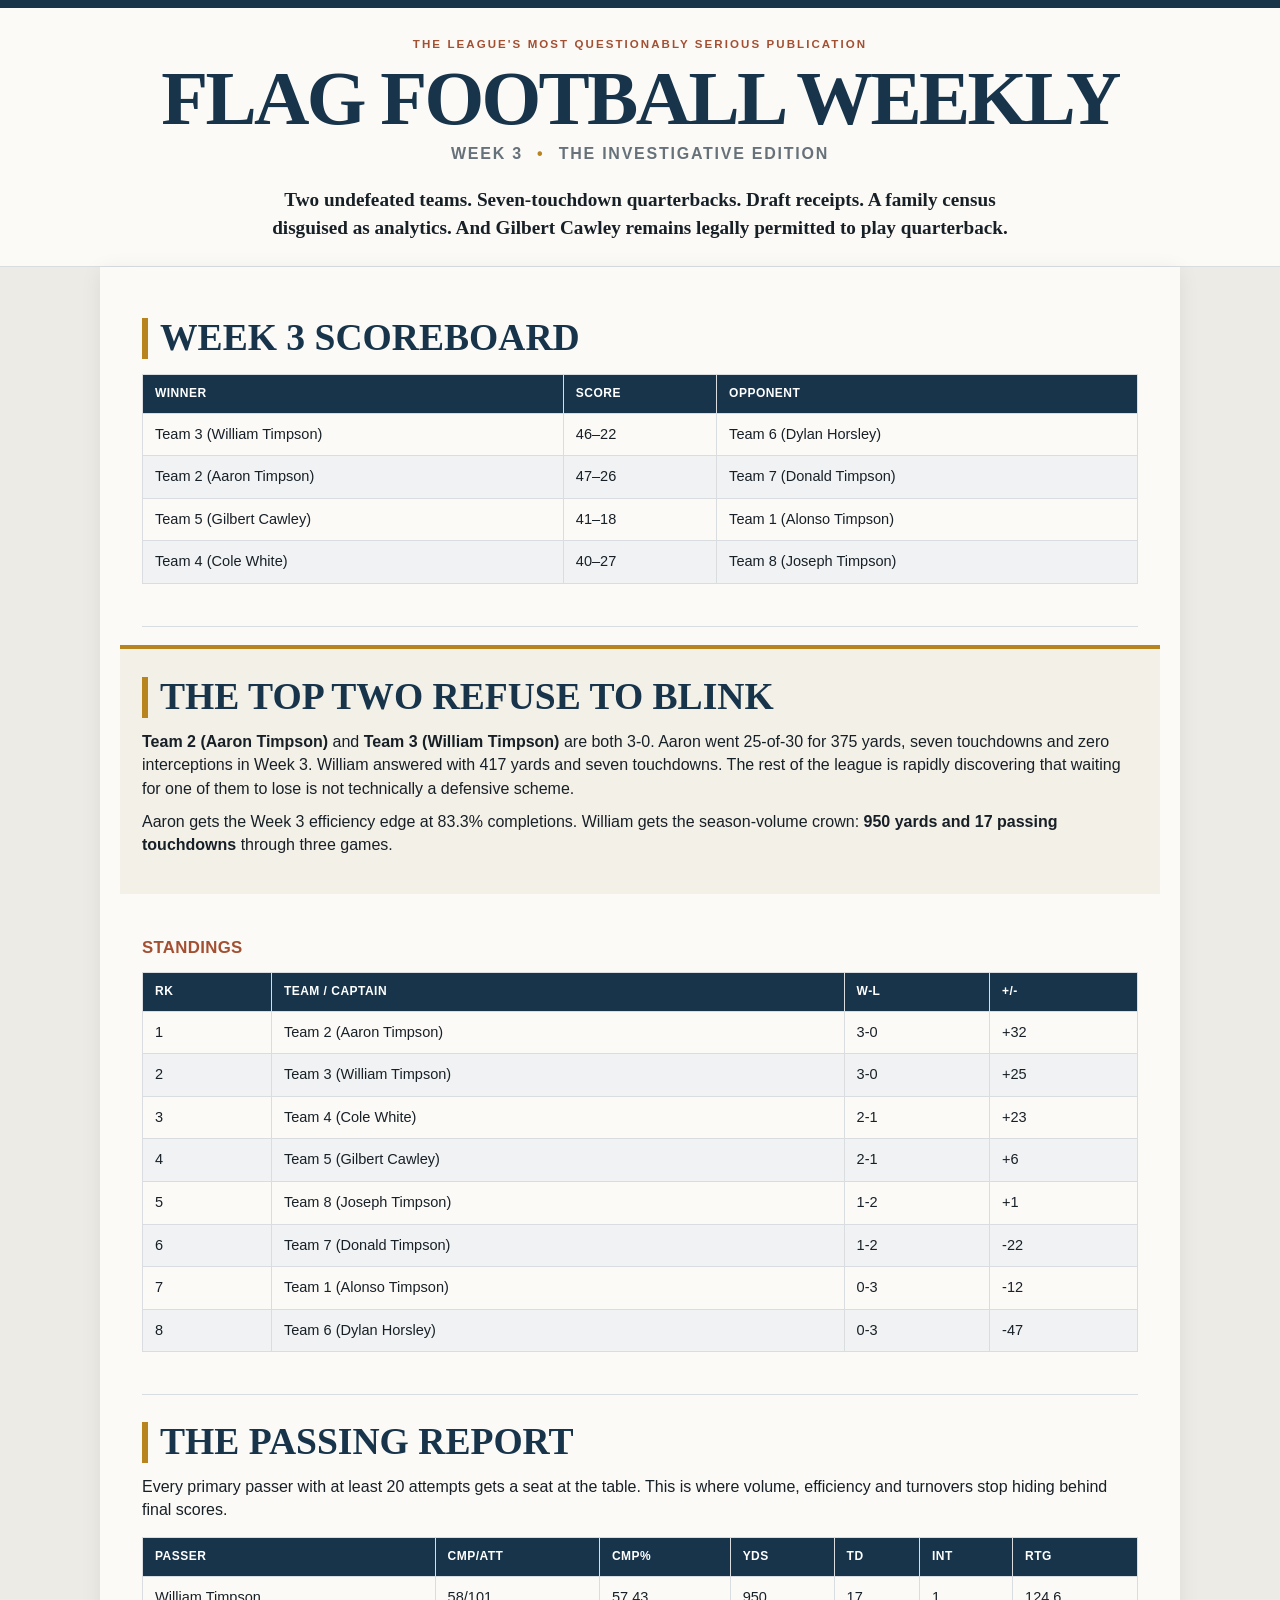
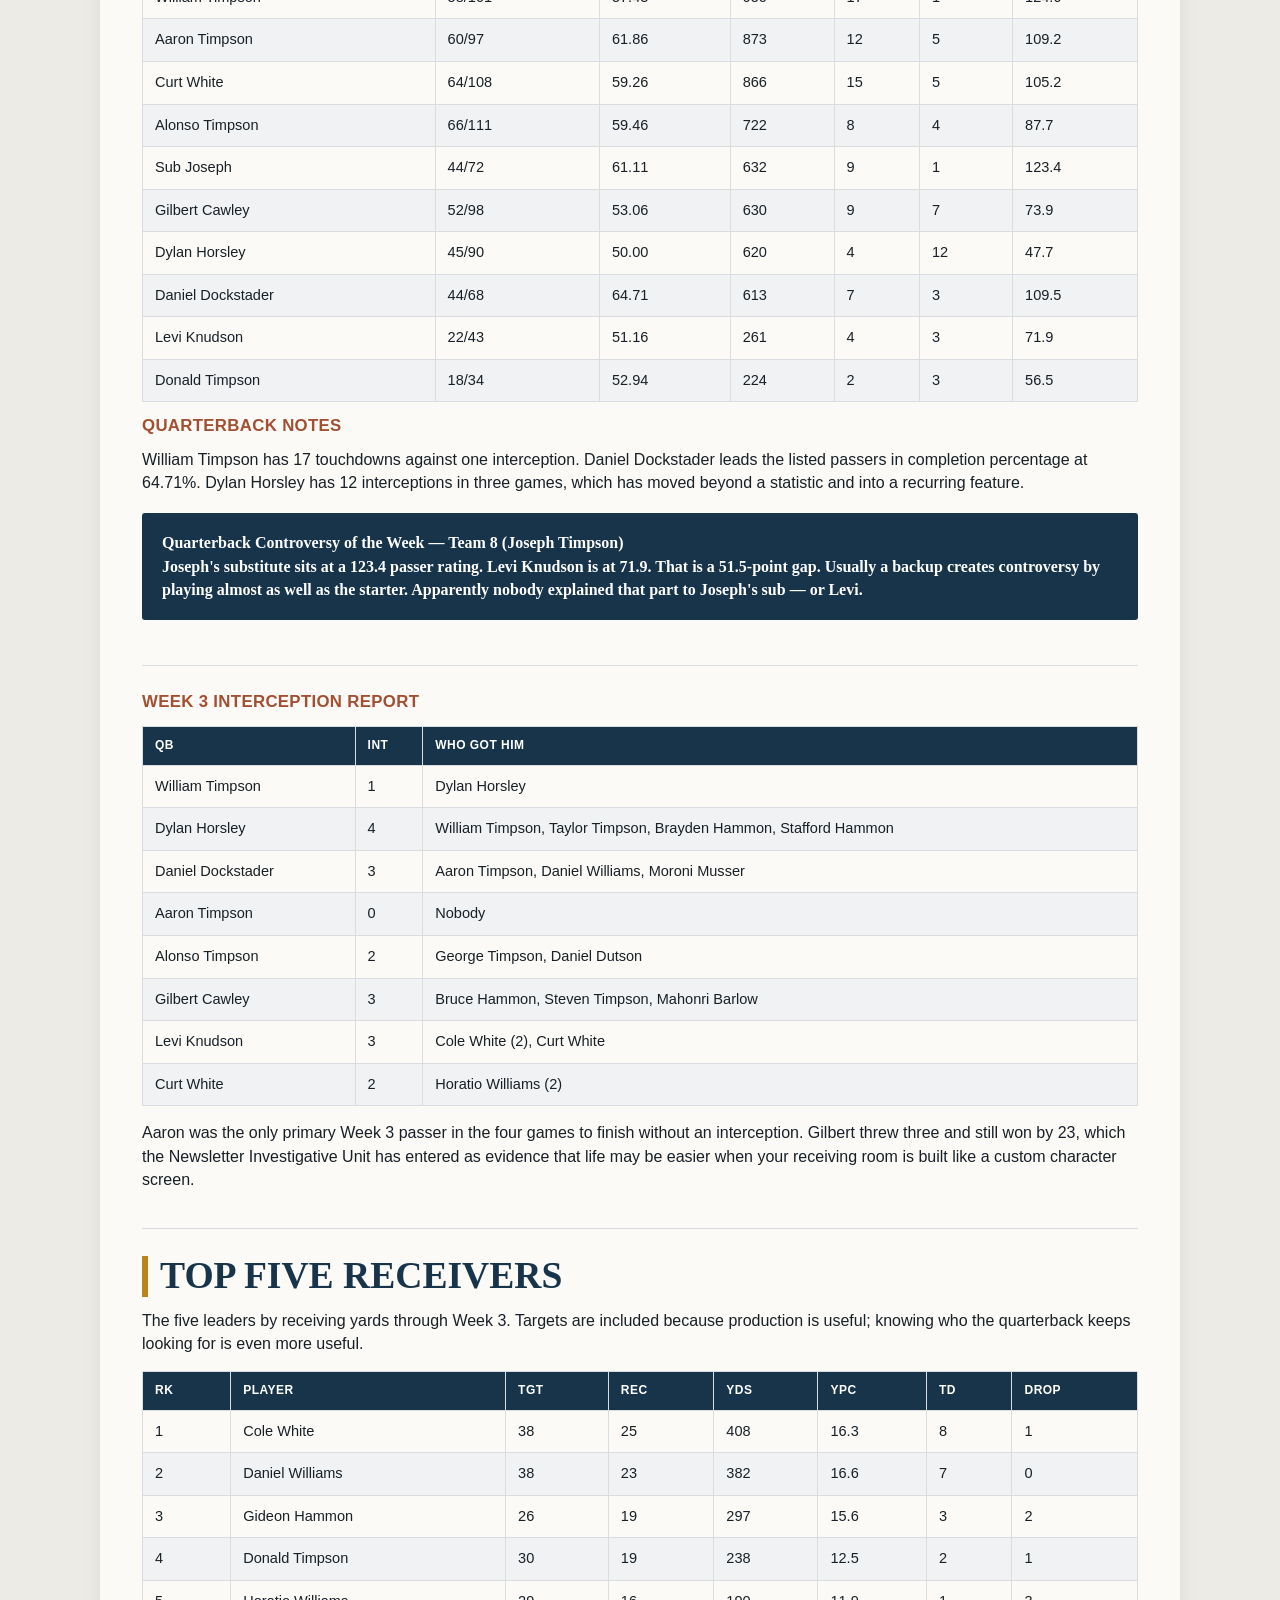
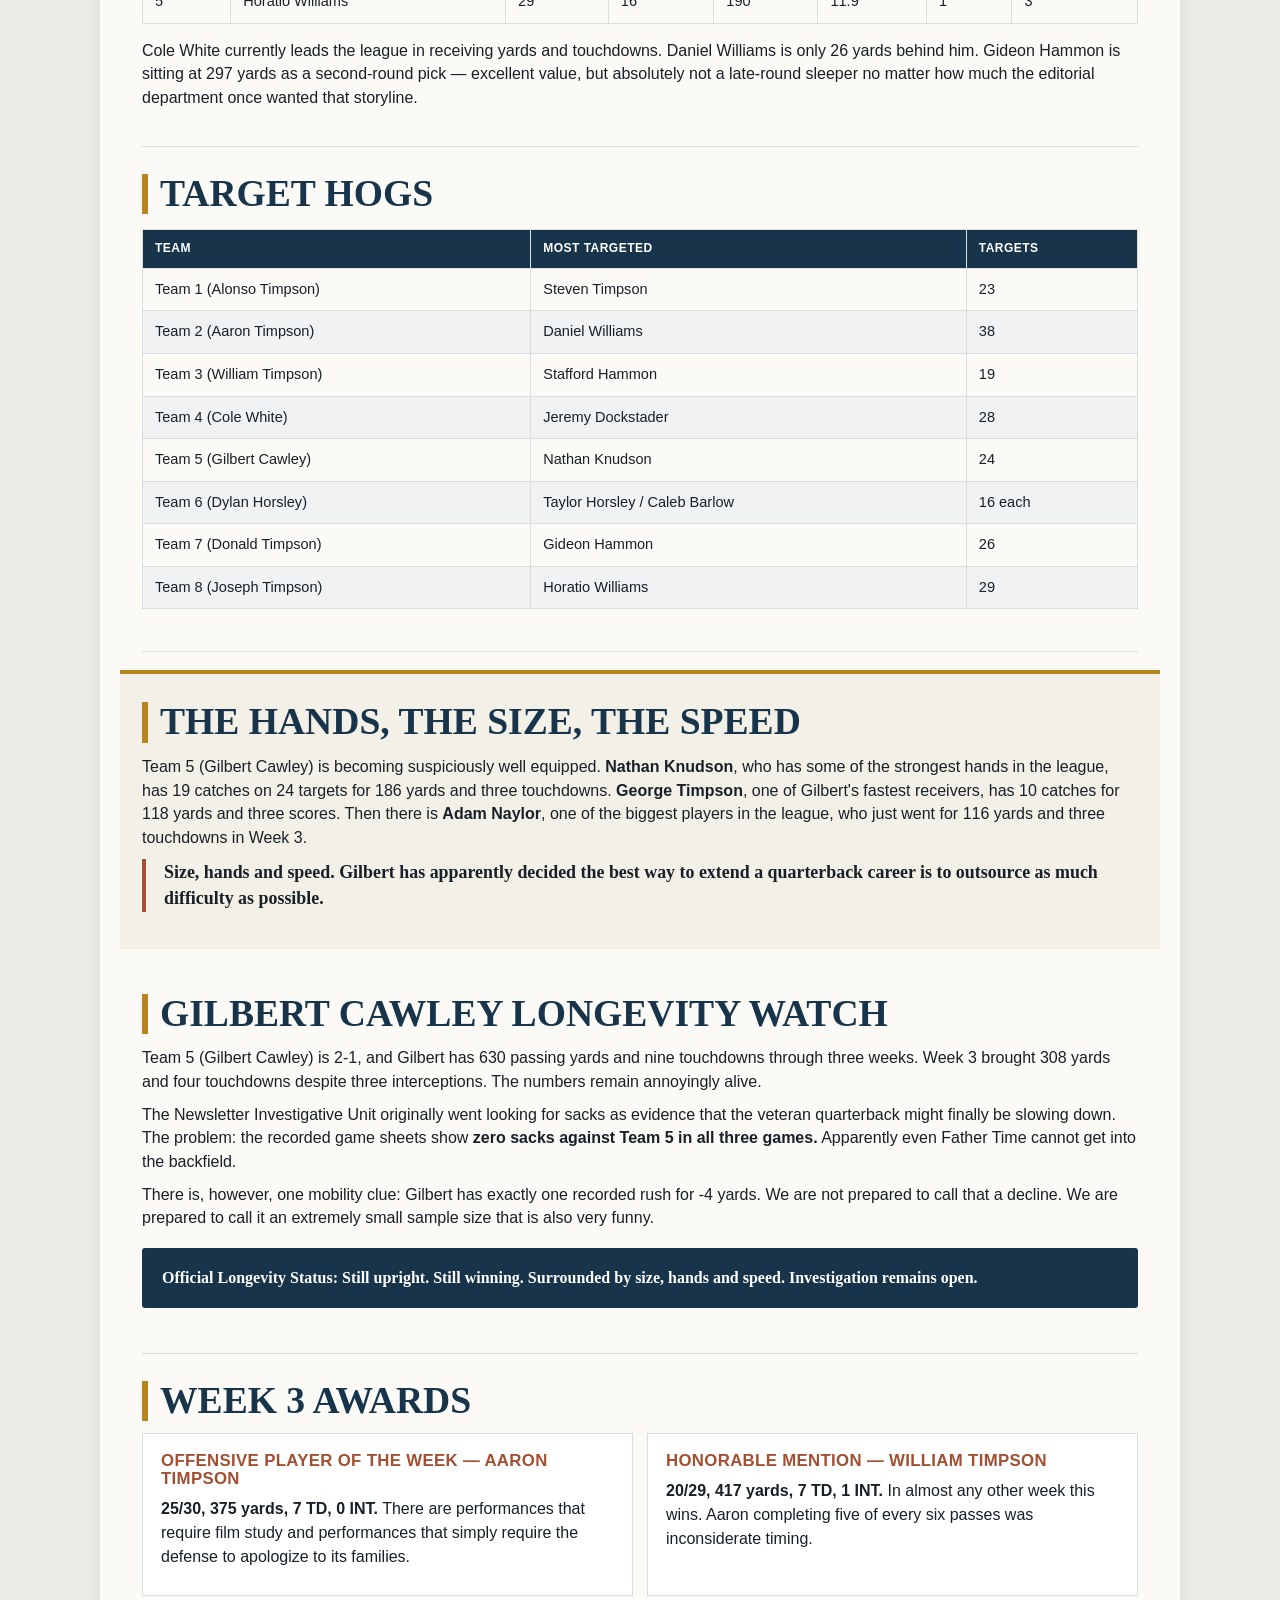
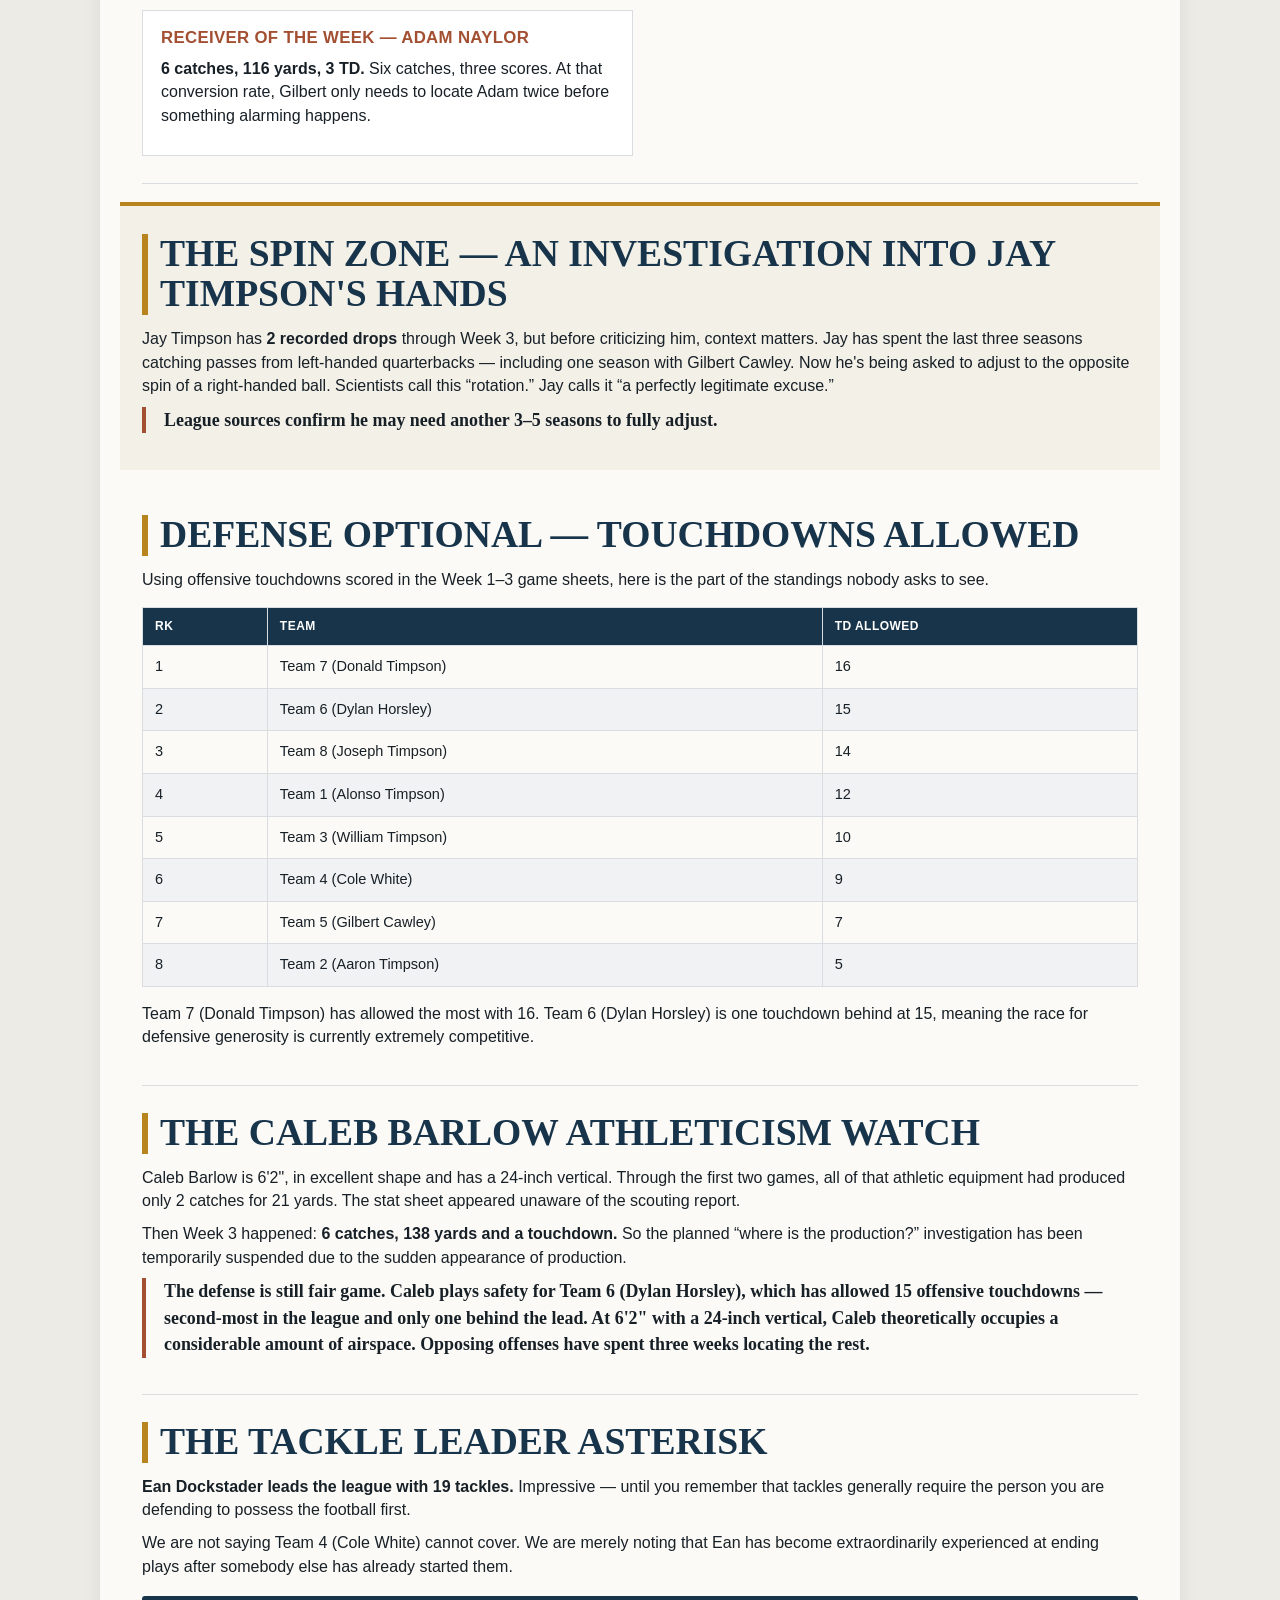
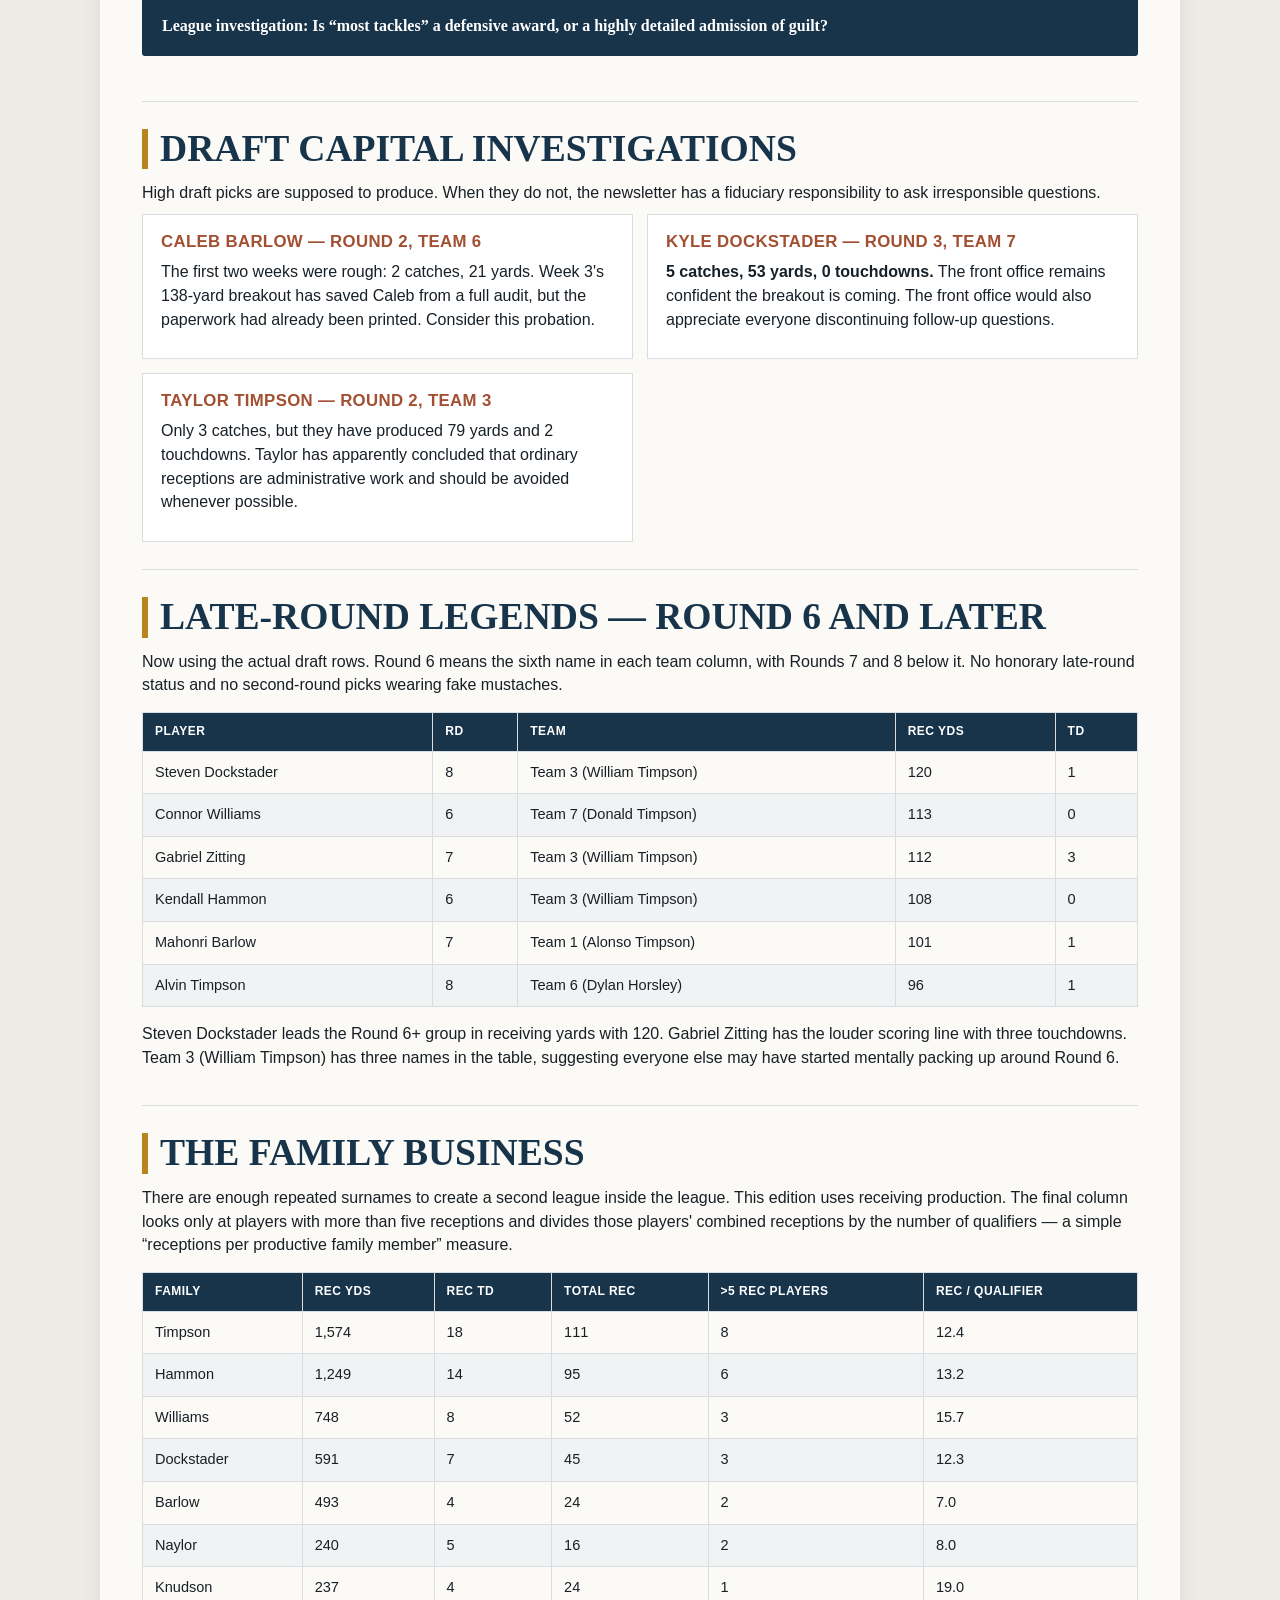
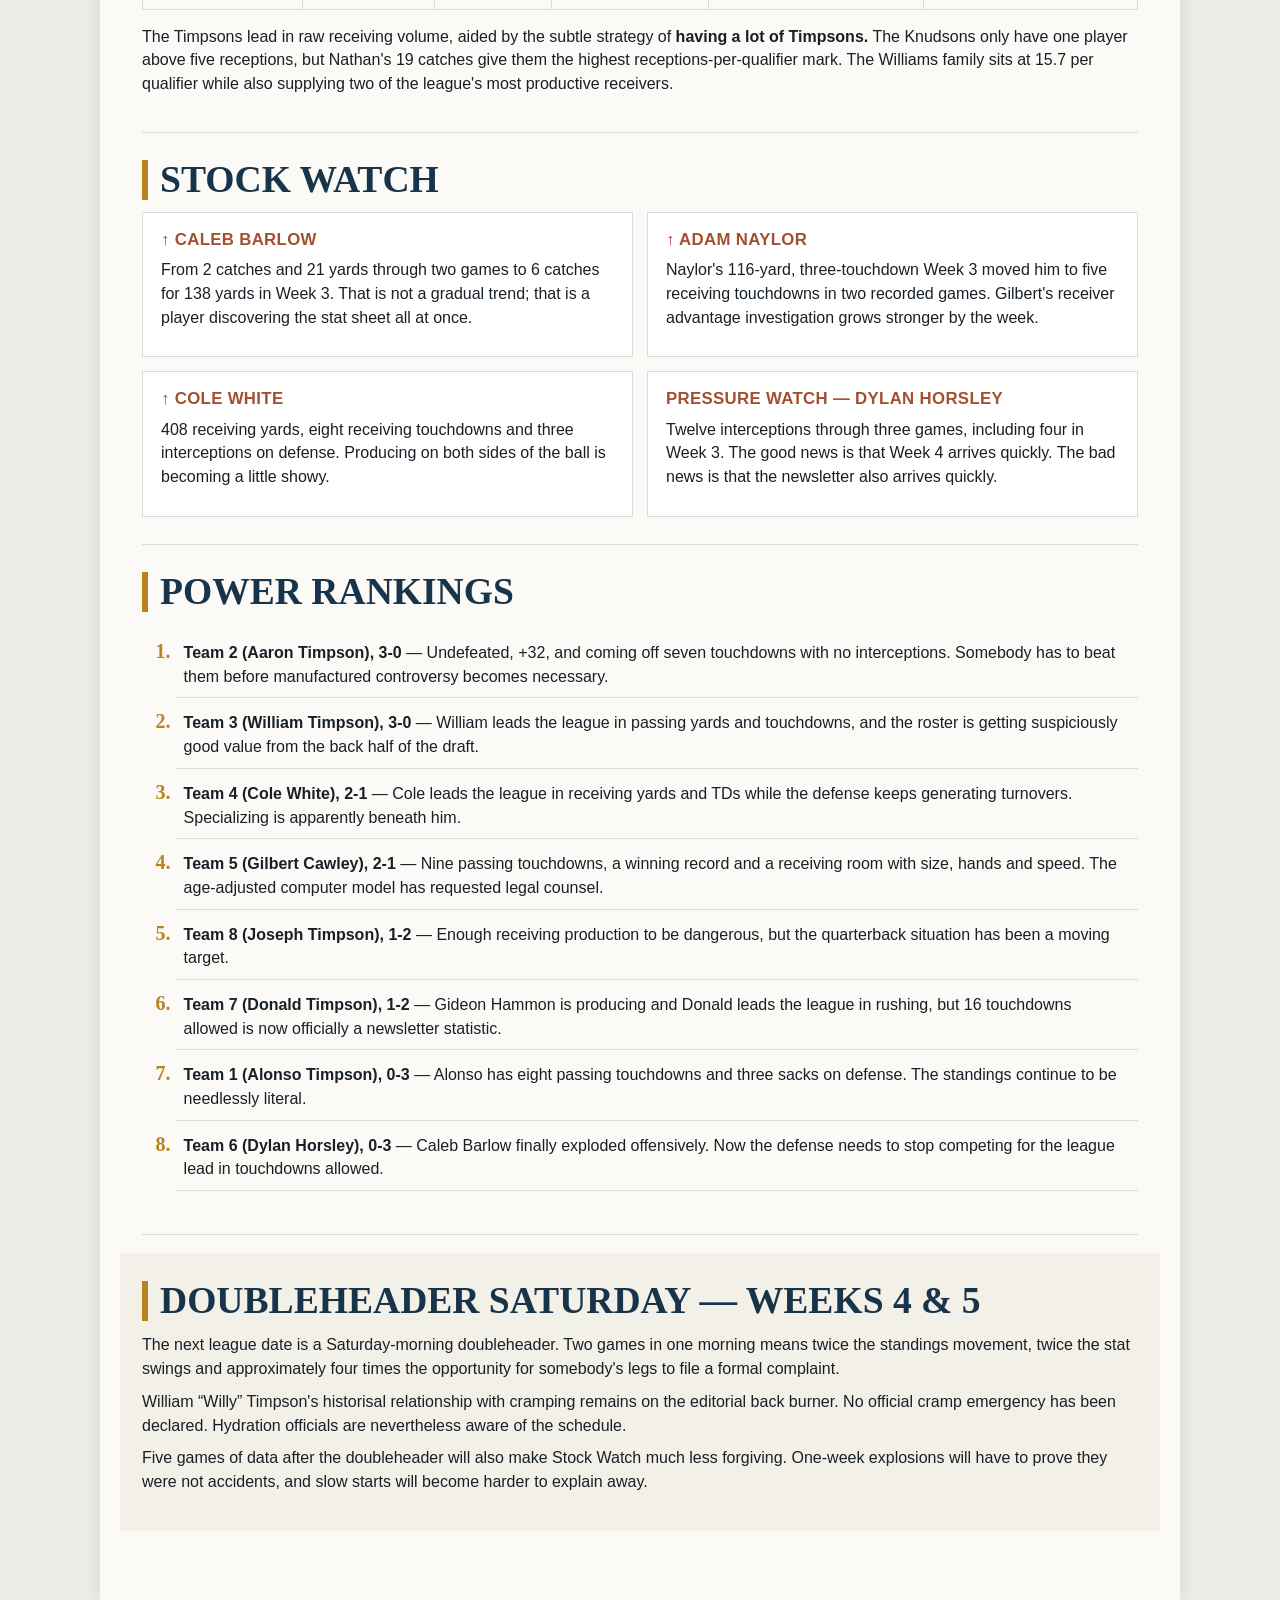
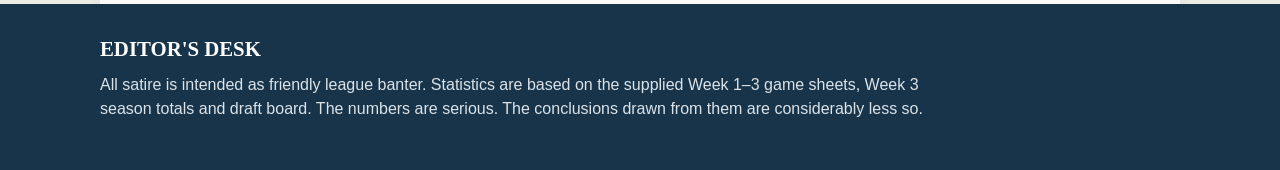
==== index.html @ 6d4ab106 "Add  new version" ====
<!doctype html>
<html lang="en">
<head>
<meta charset="utf-8">
<meta name="viewport" content="width=device-width, initial-scale=1">
<title>Flag Football Weekly — Week 3</title>
<style>
*{box-sizing:border-box} :root{--navy:#17344b;--gold:#b8841e;--rust:#a34f32;--ink:#182027;--paper:#fbfaf6;--line:#d9dde0;--muted:#66717a}
body{margin:0;background:#ecebe6;color:var(--ink);font-family:Arial,Helvetica,sans-serif;line-height:1.48}
.wrap{width:min(1080px,calc(100% - 32px));margin:auto}.masthead{background:var(--paper);border-top:8px solid var(--navy);border-bottom:1px solid var(--line);padding:28px 0 24px;text-align:center}
.kicker{font-size:.72rem;letter-spacing:.18em;color:var(--rust);font-weight:800}.masthead h1{font-family:Georgia,serif;color:var(--navy);font-size:clamp(2.2rem,7vw,4.8rem);line-height:.95;margin:10px 0 6px;letter-spacing:-.035em}
.edition{font-weight:800;letter-spacing:.11em;color:var(--muted)}.edition span{color:var(--gold);padding:0 8px}.deck{max-width:780px;margin:20px auto 0;font-family:Georgia,serif;font-size:1.2rem;font-weight:700}
main{background:var(--paper);padding:24px 42px 55px;box-shadow:0 3px 20px #00000012}section{padding:27px 0;border-bottom:1px solid var(--line)}section:last-child{border:0}
h2,h3{margin:0 0 12px;text-transform:uppercase;line-height:1.08}h2{font-family:Georgia,serif;color:var(--navy);font-size:clamp(1.65rem,4vw,2.35rem);border-left:6px solid var(--gold);padding-left:12px}h3{color:var(--rust);font-size:1.05rem;letter-spacing:.02em}p{margin:9px 0}
.table-wrap{overflow-x:auto;margin:15px 0}table{border-collapse:collapse;width:100%;min-width:600px;font-size:.91rem}th{background:var(--navy);color:white;text-transform:uppercase;font-size:.75rem;letter-spacing:.04em;text-align:left}th,td{padding:10px 12px;border:1px solid var(--line)}tbody tr:nth-child(even){background:#f0f2f3}td:nth-child(n+3){font-variant-numeric:tabular-nums}
.feature{background:#f3f0e8;margin:18px -22px;padding:28px 22px;border-top:4px solid var(--gold);border-bottom:0}.pull,.callout{font-family:Georgia,serif;font-weight:700}.pull{font-size:1.12rem;padding-left:18px;border-left:4px solid var(--rust)}
.callout{background:var(--navy);color:white;padding:18px 20px;margin:18px 0;border-radius:3px}.cards{display:grid;grid-template-columns:repeat(2,minmax(0,1fr));gap:14px}.cards article{border:1px solid var(--line);padding:18px;background:white}.cards article h3{margin-bottom:8px}
.rankings{padding-left:2.1rem}.rankings li{padding:9px 8px;border-bottom:1px solid var(--line)}.rankings li::marker{font-family:Georgia,serif;font-size:1.25rem;font-weight:800;color:var(--gold)}
footer{background:var(--navy);color:white;padding:30px 0 40px}footer strong{font-family:Georgia,serif;text-transform:uppercase;font-size:1.3rem}footer p{max-width:850px;color:#dce3e8}
@media(max-width:700px){.wrap{width:min(100% - 18px,1080px)}main{padding:12px 15px 38px}.masthead{padding-top:20px}.deck{font-size:1.05rem}.cards{grid-template-columns:1fr}.feature{margin:14px -7px;padding:22px 14px}table{font-size:.82rem}th,td{padding:8px}}
@media print{body{background:white}main{box-shadow:none}.wrap{width:100%}section{break-inside:avoid}footer{background:white;color:black;border-top:2px solid #000}}

</style>
</head>
<body>
<header class="masthead">
  <div class="wrap">
    <div class="kicker">THE LEAGUE'S MOST QUESTIONABLY SERIOUS PUBLICATION</div>
    <h1>FLAG FOOTBALL WEEKLY</h1>
    <div class="edition">WEEK 3 <span>•</span> THE INVESTIGATIVE EDITION</div>
    <p class="deck">Two undefeated teams. Seven-touchdown quarterbacks. Draft receipts. A family census disguised as analytics. And Gilbert Cawley remains legally permitted to play quarterback.</p>
  </div>
</header>

<main class="wrap">
<section>
<h2>Week 3 Scoreboard</h2>
<div class="table-wrap"><table><thead><tr><th>Winner</th><th>Score</th><th>Opponent</th></tr></thead><tbody>
<tr><td>Team 3 (William Timpson)</td><td>46–22</td><td>Team 6 (Dylan Horsley)</td></tr>
<tr><td>Team 2 (Aaron Timpson)</td><td>47–26</td><td>Team 7 (Donald Timpson)</td></tr>
<tr><td>Team 5 (Gilbert Cawley)</td><td>41–18</td><td>Team 1 (Alonso Timpson)</td></tr>
<tr><td>Team 4 (Cole White)</td><td>40–27</td><td>Team 8 (Joseph Timpson)</td></tr>
</tbody></table></div>
</section>

<section class="feature">
<h2>The Top Two Refuse to Blink</h2>
<p><strong>Team 2 (Aaron Timpson)</strong> and <strong>Team 3 (William Timpson)</strong> are both 3-0. Aaron went 25-of-30 for 375 yards, seven touchdowns and zero interceptions in Week 3. William answered with 417 yards and seven touchdowns. The rest of the league is rapidly discovering that waiting for one of them to lose is not technically a defensive scheme.</p>
<p>Aaron gets the Week 3 efficiency edge at 83.3% completions. William gets the season-volume crown: <strong>950 yards and 17 passing touchdowns</strong> through three games.</p>
</section>

<section><h3>Standings</h3>
<div class="table-wrap"><table><thead><tr><th>RK</th><th>Team / Captain</th><th>W-L</th><th>+/-</th></tr></thead><tbody>
<tr><td>1</td><td>Team 2 (Aaron Timpson)</td><td>3-0</td><td>+32</td></tr>
<tr><td>2</td><td>Team 3 (William Timpson)</td><td>3-0</td><td>+25</td></tr>
<tr><td>3</td><td>Team 4 (Cole White)</td><td>2-1</td><td>+23</td></tr>
<tr><td>4</td><td>Team 5 (Gilbert Cawley)</td><td>2-1</td><td>+6</td></tr>
<tr><td>5</td><td>Team 8 (Joseph Timpson)</td><td>1-2</td><td>+1</td></tr>
<tr><td>6</td><td>Team 7 (Donald Timpson)</td><td>1-2</td><td>-22</td></tr>
<tr><td>7</td><td>Team 1 (Alonso Timpson)</td><td>0-3</td><td>-12</td></tr>
<tr><td>8</td><td>Team 6 (Dylan Horsley)</td><td>0-3</td><td>-47</td></tr>
</tbody></table></div></section>

<section><h2>The Passing Report</h2>
<p>Every primary passer with at least 20 attempts gets a seat at the table. This is where volume, efficiency and turnovers stop hiding behind final scores.</p>
<div class="table-wrap"><table><thead><tr><th>Passer</th><th>CMP/ATT</th><th>CMP%</th><th>YDS</th><th>TD</th><th>INT</th><th>RTG</th></tr></thead><tbody>
<tr><td>William Timpson</td><td>58/101</td><td>57.43</td><td>950</td><td>17</td><td>1</td><td>124.6</td></tr>
<tr><td>Aaron Timpson</td><td>60/97</td><td>61.86</td><td>873</td><td>12</td><td>5</td><td>109.2</td></tr>
<tr><td>Curt White</td><td>64/108</td><td>59.26</td><td>866</td><td>15</td><td>5</td><td>105.2</td></tr>
<tr><td>Alonso Timpson</td><td>66/111</td><td>59.46</td><td>722</td><td>8</td><td>4</td><td>87.7</td></tr>
<tr><td>Sub Joseph</td><td>44/72</td><td>61.11</td><td>632</td><td>9</td><td>1</td><td>123.4</td></tr>
<tr><td>Gilbert Cawley</td><td>52/98</td><td>53.06</td><td>630</td><td>9</td><td>7</td><td>73.9</td></tr>
<tr><td>Dylan Horsley</td><td>45/90</td><td>50.00</td><td>620</td><td>4</td><td>12</td><td>47.7</td></tr>
<tr><td>Daniel Dockstader</td><td>44/68</td><td>64.71</td><td>613</td><td>7</td><td>3</td><td>109.5</td></tr>
<tr><td>Levi Knudson</td><td>22/43</td><td>51.16</td><td>261</td><td>4</td><td>3</td><td>71.9</td></tr>
<tr><td>Donald Timpson</td><td>18/34</td><td>52.94</td><td>224</td><td>2</td><td>3</td><td>56.5</td></tr>
</tbody></table></div>

<h3>Quarterback Notes</h3>
<p>William Timpson has 17 touchdowns against one interception. Daniel Dockstader leads the listed passers in completion percentage at 64.71%. Dylan Horsley has 12 interceptions in three games, which has moved beyond a statistic and into a recurring feature.</p>
<div class="callout"><strong>Quarterback Controversy of the Week — Team 8 (Joseph Timpson)</strong><br>Joseph's substitute sits at a 123.4 passer rating. Levi Knudson is at 71.9. That is a 51.5-point gap. Usually a backup creates controversy by playing almost as well as the starter. Apparently nobody explained that part to Joseph's sub — or Levi.</div>
</section>

<section><h3>Week 3 Interception Report</h3>
<div class="table-wrap"><table><thead><tr><th>QB</th><th>INT</th><th>Who Got Him</th></tr></thead><tbody>
<tr><td>William Timpson</td><td>1</td><td>Dylan Horsley</td></tr>
<tr><td>Dylan Horsley</td><td>4</td><td>William Timpson, Taylor Timpson, Brayden Hammon, Stafford Hammon</td></tr>
<tr><td>Daniel Dockstader</td><td>3</td><td>Aaron Timpson, Daniel Williams, Moroni Musser</td></tr>
<tr><td>Aaron Timpson</td><td>0</td><td>Nobody</td></tr>
<tr><td>Alonso Timpson</td><td>2</td><td>George Timpson, Daniel Dutson</td></tr>
<tr><td>Gilbert Cawley</td><td>3</td><td>Bruce Hammon, Steven Timpson, Mahonri Barlow</td></tr>
<tr><td>Levi Knudson</td><td>3</td><td>Cole White (2), Curt White</td></tr>
<tr><td>Curt White</td><td>2</td><td>Horatio Williams (2)</td></tr>
</tbody></table></div>
<p>Aaron was the only primary Week 3 passer in the four games to finish without an interception. Gilbert threw three and still won by 23, which the Newsletter Investigative Unit has entered as evidence that life may be easier when your receiving room is built like a custom character screen.</p>
</section>

<section><h2>Top Five Receivers</h2>
<p>The five leaders by receiving yards through Week 3. Targets are included because production is useful; knowing who the quarterback keeps looking for is even more useful.</p>
<div class="table-wrap"><table><thead><tr><th>RK</th><th>Player</th><th>TGT</th><th>REC</th><th>YDS</th><th>YPC</th><th>TD</th><th>DROP</th></tr></thead><tbody>
<tr><td>1</td><td>Cole White</td><td>38</td><td>25</td><td>408</td><td>16.3</td><td>8</td><td>1</td></tr>
<tr><td>2</td><td>Daniel Williams</td><td>38</td><td>23</td><td>382</td><td>16.6</td><td>7</td><td>0</td></tr>
<tr><td>3</td><td>Gideon Hammon</td><td>26</td><td>19</td><td>297</td><td>15.6</td><td>3</td><td>2</td></tr>
<tr><td>4</td><td>Donald Timpson</td><td>30</td><td>19</td><td>238</td><td>12.5</td><td>2</td><td>1</td></tr>
<tr><td>5</td><td>Horatio Williams</td><td>29</td><td>16</td><td>190</td><td>11.9</td><td>1</td><td>3</td></tr>
</tbody></table></div>
<p>Cole White currently leads the league in receiving yards and touchdowns. Daniel Williams is only 26 yards behind him. Gideon Hammon is sitting at 297 yards as a second-round pick — excellent value, but absolutely not a late-round sleeper no matter how much the editorial department once wanted that storyline.</p>
</section>

<section><h2>Target Hogs</h2>
<div class="table-wrap"><table><thead><tr><th>Team</th><th>Most Targeted</th><th>Targets</th></tr></thead><tbody>
<tr><td>Team 1 (Alonso Timpson)</td><td>Steven Timpson</td><td>23</td></tr>
<tr><td>Team 2 (Aaron Timpson)</td><td>Daniel Williams</td><td>38</td></tr>
<tr><td>Team 3 (William Timpson)</td><td>Stafford Hammon</td><td>19</td></tr>
<tr><td>Team 4 (Cole White)</td><td>Jeremy Dockstader</td><td>28</td></tr>
<tr><td>Team 5 (Gilbert Cawley)</td><td>Nathan Knudson</td><td>24</td></tr>
<tr><td>Team 6 (Dylan Horsley)</td><td>Taylor Horsley / Caleb Barlow</td><td>16 each</td></tr>
<tr><td>Team 7 (Donald Timpson)</td><td>Gideon Hammon</td><td>26</td></tr>
<tr><td>Team 8 (Joseph Timpson)</td><td>Horatio Williams</td><td>29</td></tr>
</tbody></table></div></section>

<section class="feature"><h2>The Hands, the Size, the Speed</h2>
<p>Team 5 (Gilbert Cawley) is becoming suspiciously well equipped. <strong>Nathan Knudson</strong>, who has some of the strongest hands in the league, has 19 catches on 24 targets for 186 yards and three touchdowns. <strong>George Timpson</strong>, one of Gilbert's fastest receivers, has 10 catches for 118 yards and three scores. Then there is <strong>Adam Naylor</strong>, one of the biggest players in the league, who just went for 116 yards and three touchdowns in Week 3.</p>
<p class="pull">Size, hands and speed. Gilbert has apparently decided the best way to extend a quarterback career is to outsource as much difficulty as possible.</p>
</section>

<section><h2>Gilbert Cawley Longevity Watch</h2>
<p>Team 5 (Gilbert Cawley) is 2-1, and Gilbert has 630 passing yards and nine touchdowns through three weeks. Week 3 brought 308 yards and four touchdowns despite three interceptions. The numbers remain annoyingly alive.</p>
<p>The Newsletter Investigative Unit originally went looking for sacks as evidence that the veteran quarterback might finally be slowing down. The problem: the recorded game sheets show <strong>zero sacks against Team 5 in all three games.</strong> Apparently even Father Time cannot get into the backfield.</p>
<p>There is, however, one mobility clue: Gilbert has exactly one recorded rush for -4 yards. We are not prepared to call that a decline. We are prepared to call it an extremely small sample size that is also very funny.</p>
<div class="callout"><strong>Official Longevity Status:</strong> Still upright. Still winning. Surrounded by size, hands and speed. Investigation remains open.</div>
</section>

<section><h2>Week 3 Awards</h2>
<div class="cards">
<article><h3>Offensive Player of the Week — Aaron Timpson</h3><p><strong>25/30, 375 yards, 7 TD, 0 INT.</strong> There are performances that require film study and performances that simply require the defense to apologize to its families.</p></article>
<article><h3>Honorable Mention — William Timpson</h3><p><strong>20/29, 417 yards, 7 TD, 1 INT.</strong> In almost any other week this wins. Aaron completing five of every six passes was inconsiderate timing.</p></article>
<article><h3>Receiver of the Week — Adam Naylor</h3><p><strong>6 catches, 116 yards, 3 TD.</strong> Six catches, three scores. At that conversion rate, Gilbert only needs to locate Adam twice before something alarming happens.</p></article>
</div></section>

<section class="feature"><h2>The Spin Zone — An Investigation Into Jay Timpson's Hands</h2>
<p>Jay Timpson has <strong>2 recorded drops</strong> through Week 3, but before criticizing him, context matters. Jay has spent the last three seasons catching passes from left-handed quarterbacks — including one season with Gilbert Cawley. Now he's being asked to adjust to the opposite spin of a right-handed ball. Scientists call this “rotation.” Jay calls it “a perfectly legitimate excuse.”</p>
<p class="pull">League sources confirm he may need another 3–5 seasons to fully adjust.</p>
</section>

<section><h2>Defense Optional — Touchdowns Allowed</h2>
<p>Using offensive touchdowns scored in the Week 1–3 game sheets, here is the part of the standings nobody asks to see.</p>
<div class="table-wrap"><table><thead><tr><th>RK</th><th>Team</th><th>TD Allowed</th></tr></thead><tbody>
<tr><td>1</td><td>Team 7 (Donald Timpson)</td><td>16</td></tr>
<tr><td>2</td><td>Team 6 (Dylan Horsley)</td><td>15</td></tr>
<tr><td>3</td><td>Team 8 (Joseph Timpson)</td><td>14</td></tr>
<tr><td>4</td><td>Team 1 (Alonso Timpson)</td><td>12</td></tr>
<tr><td>5</td><td>Team 3 (William Timpson)</td><td>10</td></tr>
<tr><td>6</td><td>Team 4 (Cole White)</td><td>9</td></tr>
<tr><td>7</td><td>Team 5 (Gilbert Cawley)</td><td>7</td></tr>
<tr><td>8</td><td>Team 2 (Aaron Timpson)</td><td>5</td></tr>
</tbody></table></div>
<p>Team 7 (Donald Timpson) has allowed the most with 16. Team 6 (Dylan Horsley) is one touchdown behind at 15, meaning the race for defensive generosity is currently extremely competitive.</p>
</section>

<section><h2>The Caleb Barlow Athleticism Watch</h2>
<p>Caleb Barlow is 6'2", in excellent shape and has a 24-inch vertical. Through the first two games, all of that athletic equipment had produced only 2 catches for 21 yards. The stat sheet appeared unaware of the scouting report.</p>
<p>Then Week 3 happened: <strong>6 catches, 138 yards and a touchdown.</strong> So the planned “where is the production?” investigation has been temporarily suspended due to the sudden appearance of production.</p>
<p class="pull">The defense is still fair game. Caleb plays safety for Team 6 (Dylan Horsley), which has allowed 15 offensive touchdowns — second-most in the league and only one behind the lead. At 6'2" with a 24-inch vertical, Caleb theoretically occupies a considerable amount of airspace. Opposing offenses have spent three weeks locating the rest.</p>
</section>

<section><h2>The Tackle Leader Asterisk</h2>
<p><strong>Ean Dockstader leads the league with 19 tackles.</strong> Impressive — until you remember that tackles generally require the person you are defending to possess the football first.</p>
<p>We are not saying Team 4 (Cole White) cannot cover. We are merely noting that Ean has become extraordinarily experienced at ending plays after somebody else has already started them.</p>
<div class="callout"><strong>League investigation:</strong> Is “most tackles” a defensive award, or a highly detailed admission of guilt?</div>
</section>

<section><h2>Draft Capital Investigations</h2>
<p>High draft picks are supposed to produce. When they do not, the newsletter has a fiduciary responsibility to ask irresponsible questions.</p>
<div class="cards">
<article><h3>Caleb Barlow — Round 2, Team 6</h3><p>The first two weeks were rough: 2 catches, 21 yards. Week 3's 138-yard breakout has saved Caleb from a full audit, but the paperwork had already been printed. Consider this probation.</p></article>
<article><h3>Kyle Dockstader — Round 3, Team 7</h3><p><strong>5 catches, 53 yards, 0 touchdowns.</strong> The front office remains confident the breakout is coming. The front office would also appreciate everyone discontinuing follow-up questions.</p></article>
<article><h3>Taylor Timpson — Round 2, Team 3</h3><p>Only 3 catches, but they have produced 79 yards and 2 touchdowns. Taylor has apparently concluded that ordinary receptions are administrative work and should be avoided whenever possible.</p></article>
</div></section>

<section><h2>Late-Round Legends — Round 6 and Later</h2>
<p>Now using the actual draft rows. Round 6 means the sixth name in each team column, with Rounds 7 and 8 below it. No honorary late-round status and no second-round picks wearing fake mustaches.</p>
<div class="table-wrap"><table><thead><tr><th>Player</th><th>RD</th><th>Team</th><th>REC YDS</th><th>TD</th></tr></thead><tbody>
<tr><td>Steven Dockstader</td><td>8</td><td>Team 3 (William Timpson)</td><td>120</td><td>1</td></tr>
<tr><td>Connor Williams</td><td>6</td><td>Team 7 (Donald Timpson)</td><td>113</td><td>0</td></tr>
<tr><td>Gabriel Zitting</td><td>7</td><td>Team 3 (William Timpson)</td><td>112</td><td>3</td></tr>
<tr><td>Kendall Hammon</td><td>6</td><td>Team 3 (William Timpson)</td><td>108</td><td>0</td></tr>
<tr><td>Mahonri Barlow</td><td>7</td><td>Team 1 (Alonso Timpson)</td><td>101</td><td>1</td></tr>
<tr><td>Alvin Timpson</td><td>8</td><td>Team 6 (Dylan Horsley)</td><td>96</td><td>1</td></tr>
</tbody></table></div>
<p>Steven Dockstader leads the Round 6+ group in receiving yards with 120. Gabriel Zitting has the louder scoring line with three touchdowns. Team 3 (William Timpson) has three names in the table, suggesting everyone else may have started mentally packing up around Round 6.</p>
</section>

<section><h2>The Family Business</h2>
<p>There are enough repeated surnames to create a second league inside the league. This edition uses receiving production. The final column looks only at players with more than five receptions and divides those players' combined receptions by the number of qualifiers — a simple “receptions per productive family member” measure.</p>
<div class="table-wrap"><table><thead><tr><th>Family</th><th>REC YDS</th><th>REC TD</th><th>Total REC</th><th>&gt;5 REC Players</th><th>REC / Qualifier</th></tr></thead><tbody>
<tr><td>Timpson</td><td>1,574</td><td>18</td><td>111</td><td>8</td><td>12.4</td></tr>
<tr><td>Hammon</td><td>1,249</td><td>14</td><td>95</td><td>6</td><td>13.2</td></tr>
<tr><td>Williams</td><td>748</td><td>8</td><td>52</td><td>3</td><td>15.7</td></tr>
<tr><td>Dockstader</td><td>591</td><td>7</td><td>45</td><td>3</td><td>12.3</td></tr>
<tr><td>Barlow</td><td>493</td><td>4</td><td>24</td><td>2</td><td>7.0</td></tr>
<tr><td>Naylor</td><td>240</td><td>5</td><td>16</td><td>2</td><td>8.0</td></tr>
<tr><td>Knudson</td><td>237</td><td>4</td><td>24</td><td>1</td><td>19.0</td></tr>
</tbody></table></div>
<p>The Timpsons lead in raw receiving volume, aided by the subtle strategy of <strong>having a lot of Timpsons.</strong> The Knudsons only have one player above five receptions, but Nathan's 19 catches give them the highest receptions-per-qualifier mark. The Williams family sits at 15.7 per qualifier while also supplying two of the league's most productive receivers.</p>
</section>

<section><h2>Stock Watch</h2><div class="cards">
<article><h3>↑ Caleb Barlow</h3><p>From 2 catches and 21 yards through two games to 6 catches for 138 yards in Week 3. That is not a gradual trend; that is a player discovering the stat sheet all at once.</p></article>
<article><h3>↑ Adam Naylor</h3><p>Naylor's 116-yard, three-touchdown Week 3 moved him to five receiving touchdowns in two recorded games. Gilbert's receiver advantage investigation grows stronger by the week.</p></article>
<article><h3>↑ Cole White</h3><p>408 receiving yards, eight receiving touchdowns and three interceptions on defense. Producing on both sides of the ball is becoming a little showy.</p></article>
<article><h3>Pressure Watch — Dylan Horsley</h3><p>Twelve interceptions through three games, including four in Week 3. The good news is that Week 4 arrives quickly. The bad news is that the newsletter also arrives quickly.</p></article>
</div></section>

<section><h2>Power Rankings</h2><ol class="rankings">
<li><strong>Team 2 (Aaron Timpson), 3-0</strong> — Undefeated, +32, and coming off seven touchdowns with no interceptions. Somebody has to beat them before manufactured controversy becomes necessary.</li>
<li><strong>Team 3 (William Timpson), 3-0</strong> — William leads the league in passing yards and touchdowns, and the roster is getting suspiciously good value from the back half of the draft.</li>
<li><strong>Team 4 (Cole White), 2-1</strong> — Cole leads the league in receiving yards and TDs while the defense keeps generating turnovers. Specializing is apparently beneath him.</li>
<li><strong>Team 5 (Gilbert Cawley), 2-1</strong> — Nine passing touchdowns, a winning record and a receiving room with size, hands and speed. The age-adjusted computer model has requested legal counsel.</li>
<li><strong>Team 8 (Joseph Timpson), 1-2</strong> — Enough receiving production to be dangerous, but the quarterback situation has been a moving target.</li>
<li><strong>Team 7 (Donald Timpson), 1-2</strong> — Gideon Hammon is producing and Donald leads the league in rushing, but 16 touchdowns allowed is now officially a newsletter statistic.</li>
<li><strong>Team 1 (Alonso Timpson), 0-3</strong> — Alonso has eight passing touchdowns and three sacks on defense. The standings continue to be needlessly literal.</li>
<li><strong>Team 6 (Dylan Horsley), 0-3</strong> — Caleb Barlow finally exploded offensively. Now the defense needs to stop competing for the league lead in touchdowns allowed.</li>
</ol></section>

<section class="feature"><h2>Doubleheader Saturday — Weeks 4 &amp; 5</h2>
<p>The next league date is a Saturday-morning doubleheader. Two games in one morning means twice the standings movement, twice the stat swings and approximately four times the opportunity for somebody's legs to file a formal complaint.</p>
<p>William “Willy” Timpson's historisal relationship with cramping remains on the editorial back burner. No official cramp emergency has been declared. Hydration officials are nevertheless aware of the schedule.</p>
<p>Five games of data after the doubleheader will also make Stock Watch much less forgiving. One-week explosions will have to prove they were not accidents, and slow starts will become harder to explain away.</p>
</section>
</main>

<footer><div class="wrap"><strong>Editor's Desk</strong><p>All satire is intended as friendly league banter. Statistics are based on the supplied Week 1–3 game sheets, Week 3 season totals and draft board. The numbers are serious. The conclusions drawn from them are considerably less so.</p></div></footer>
</body>
</html>
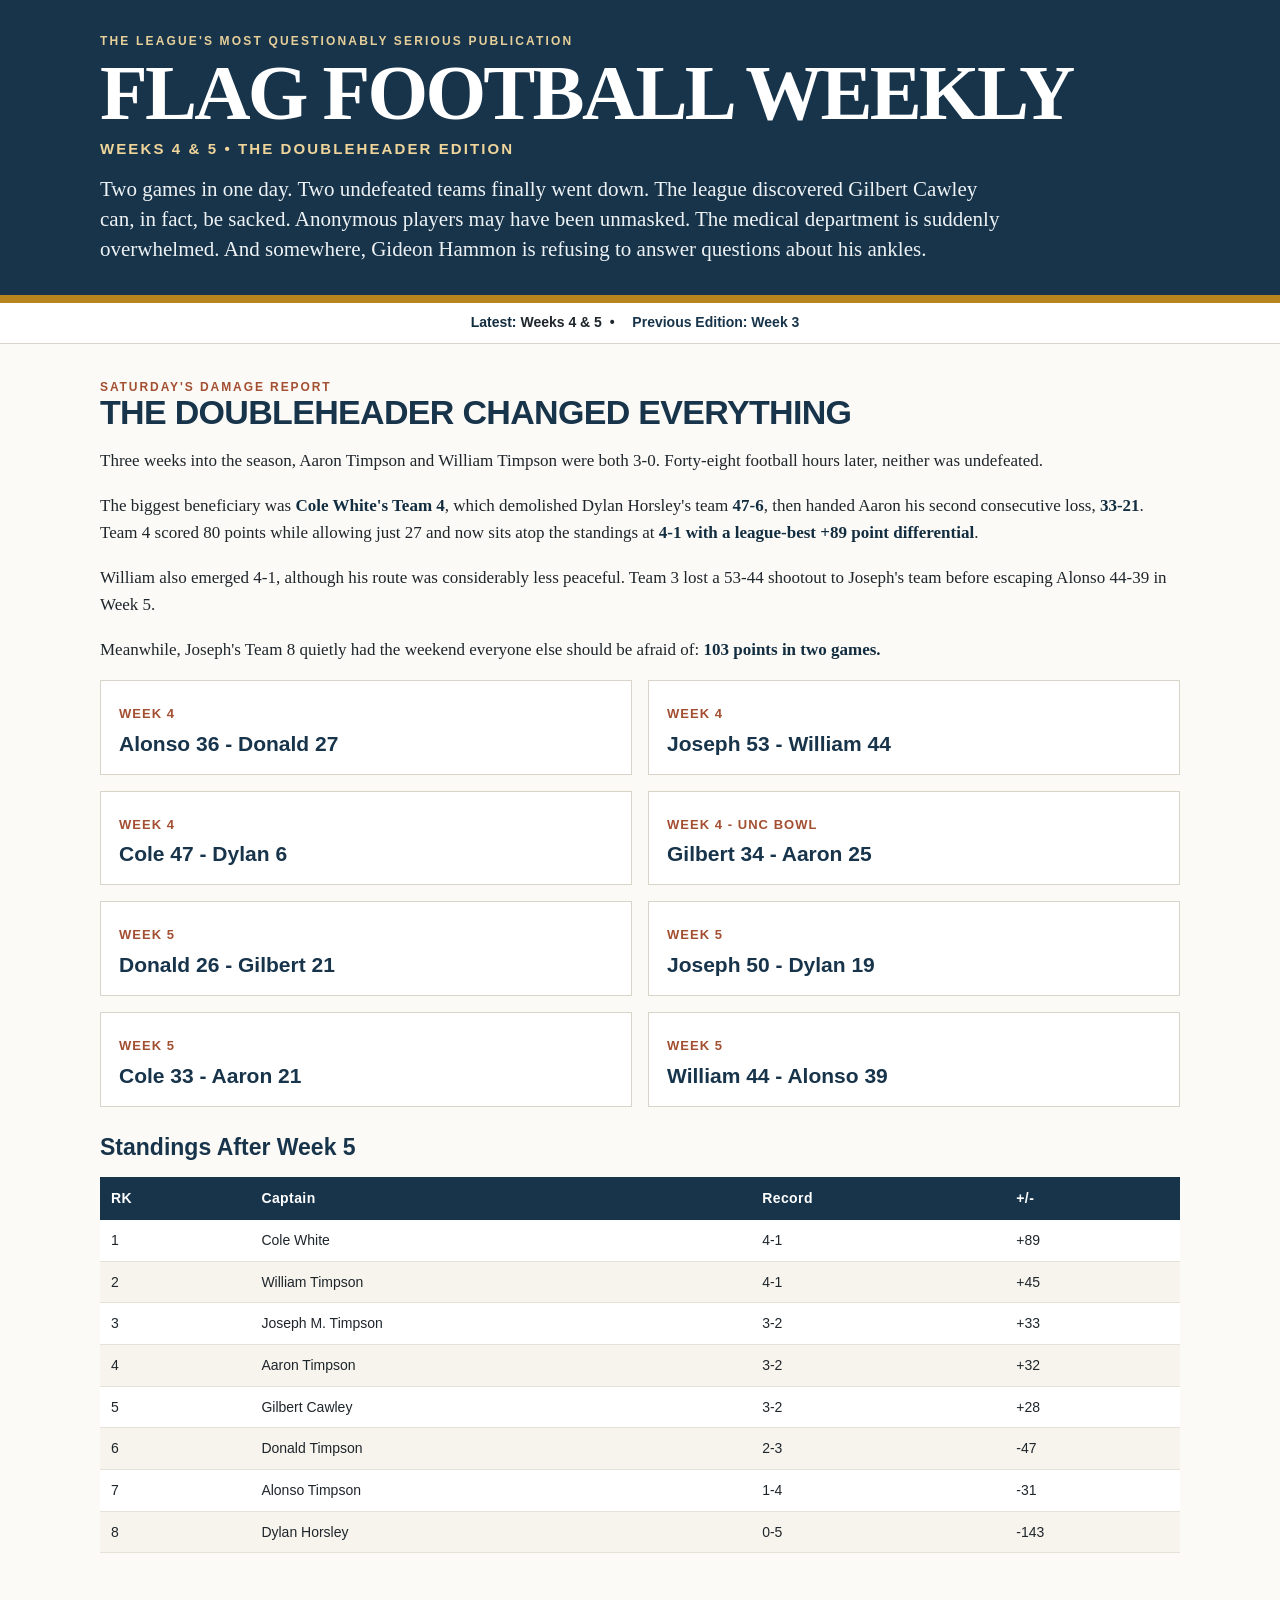
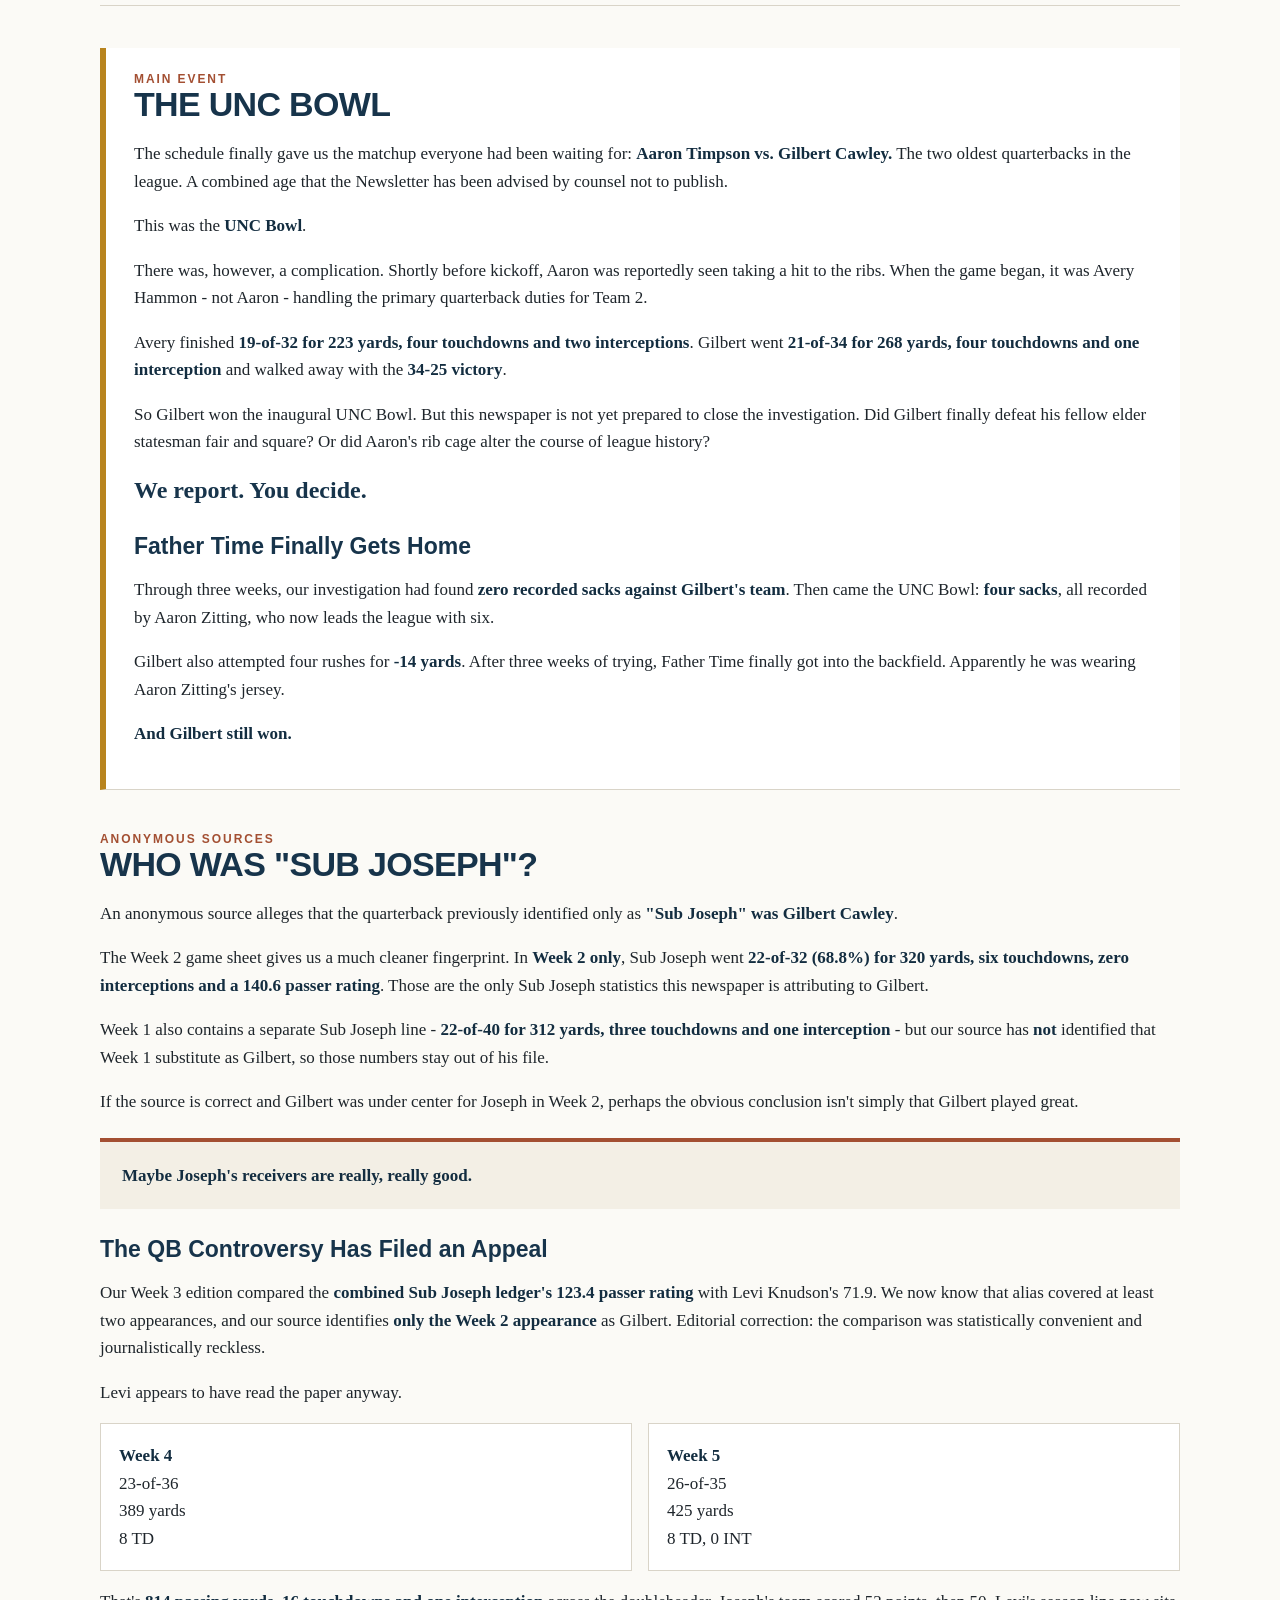
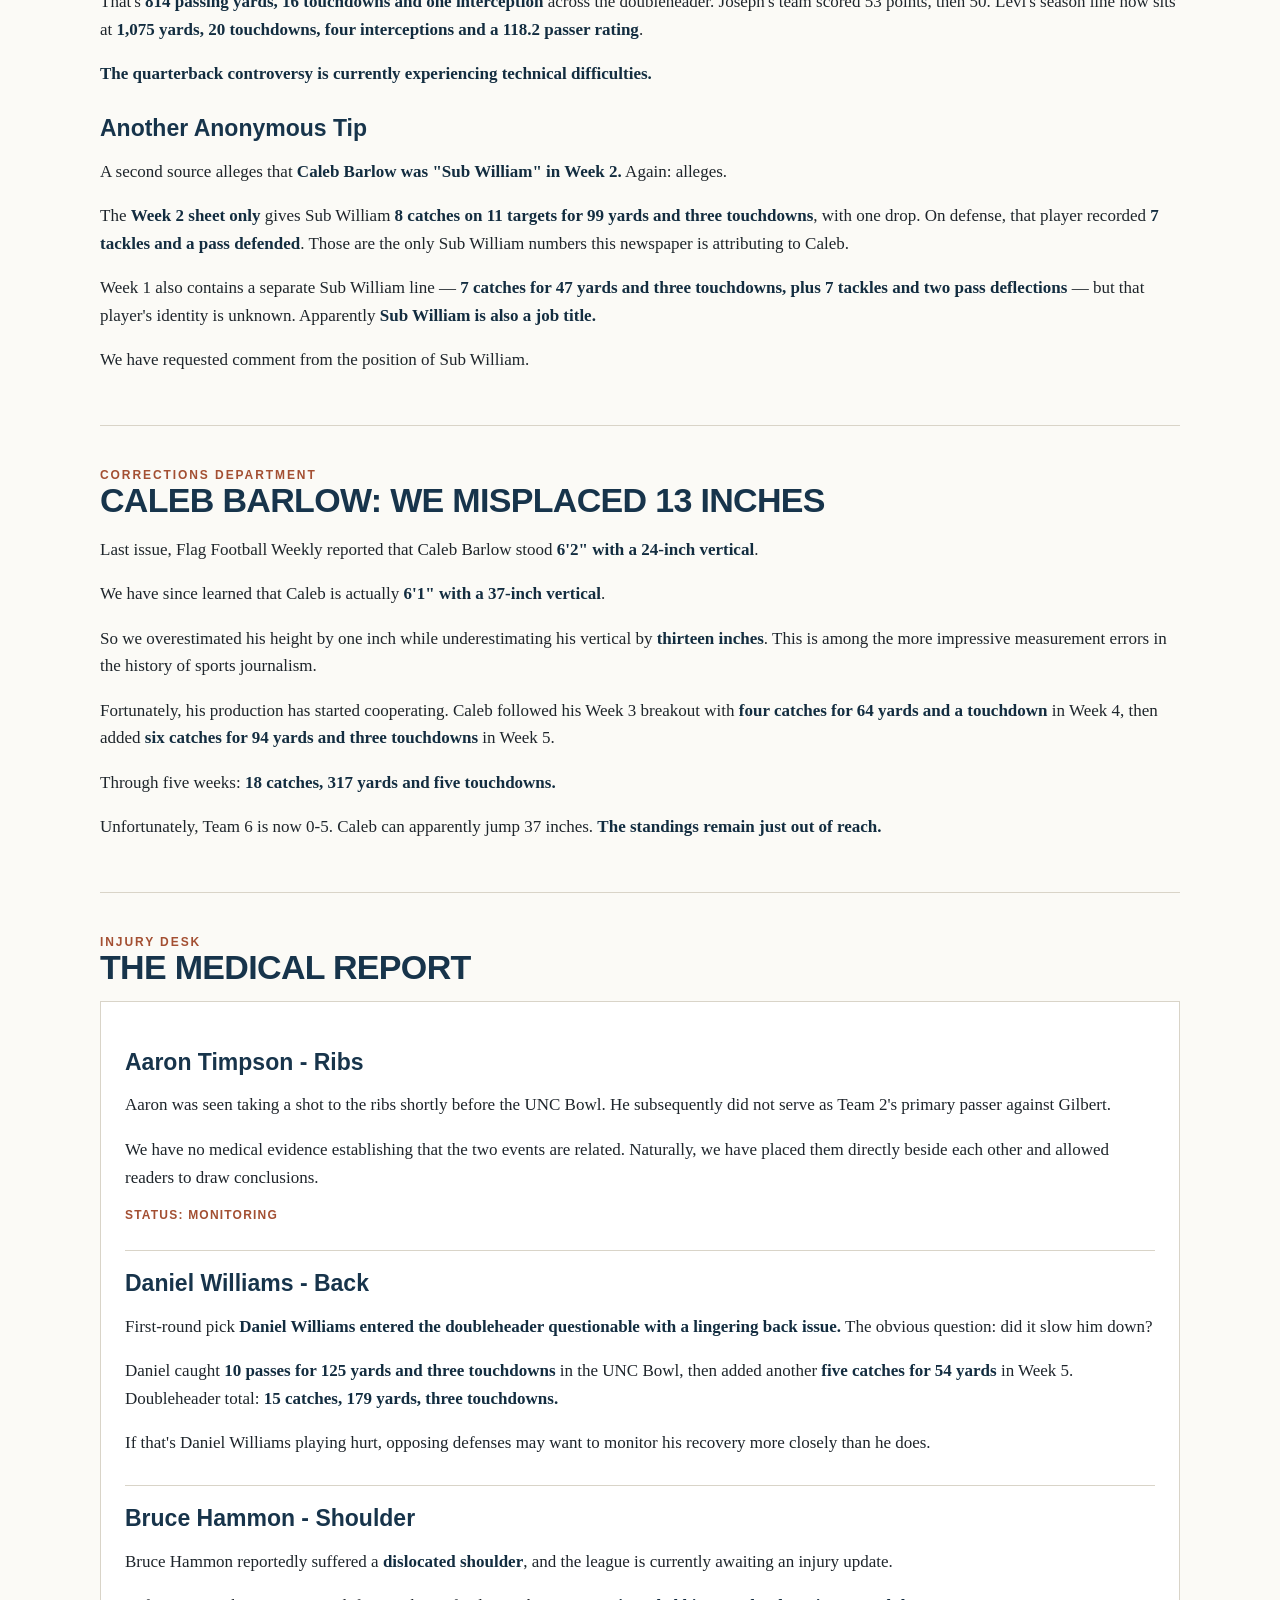
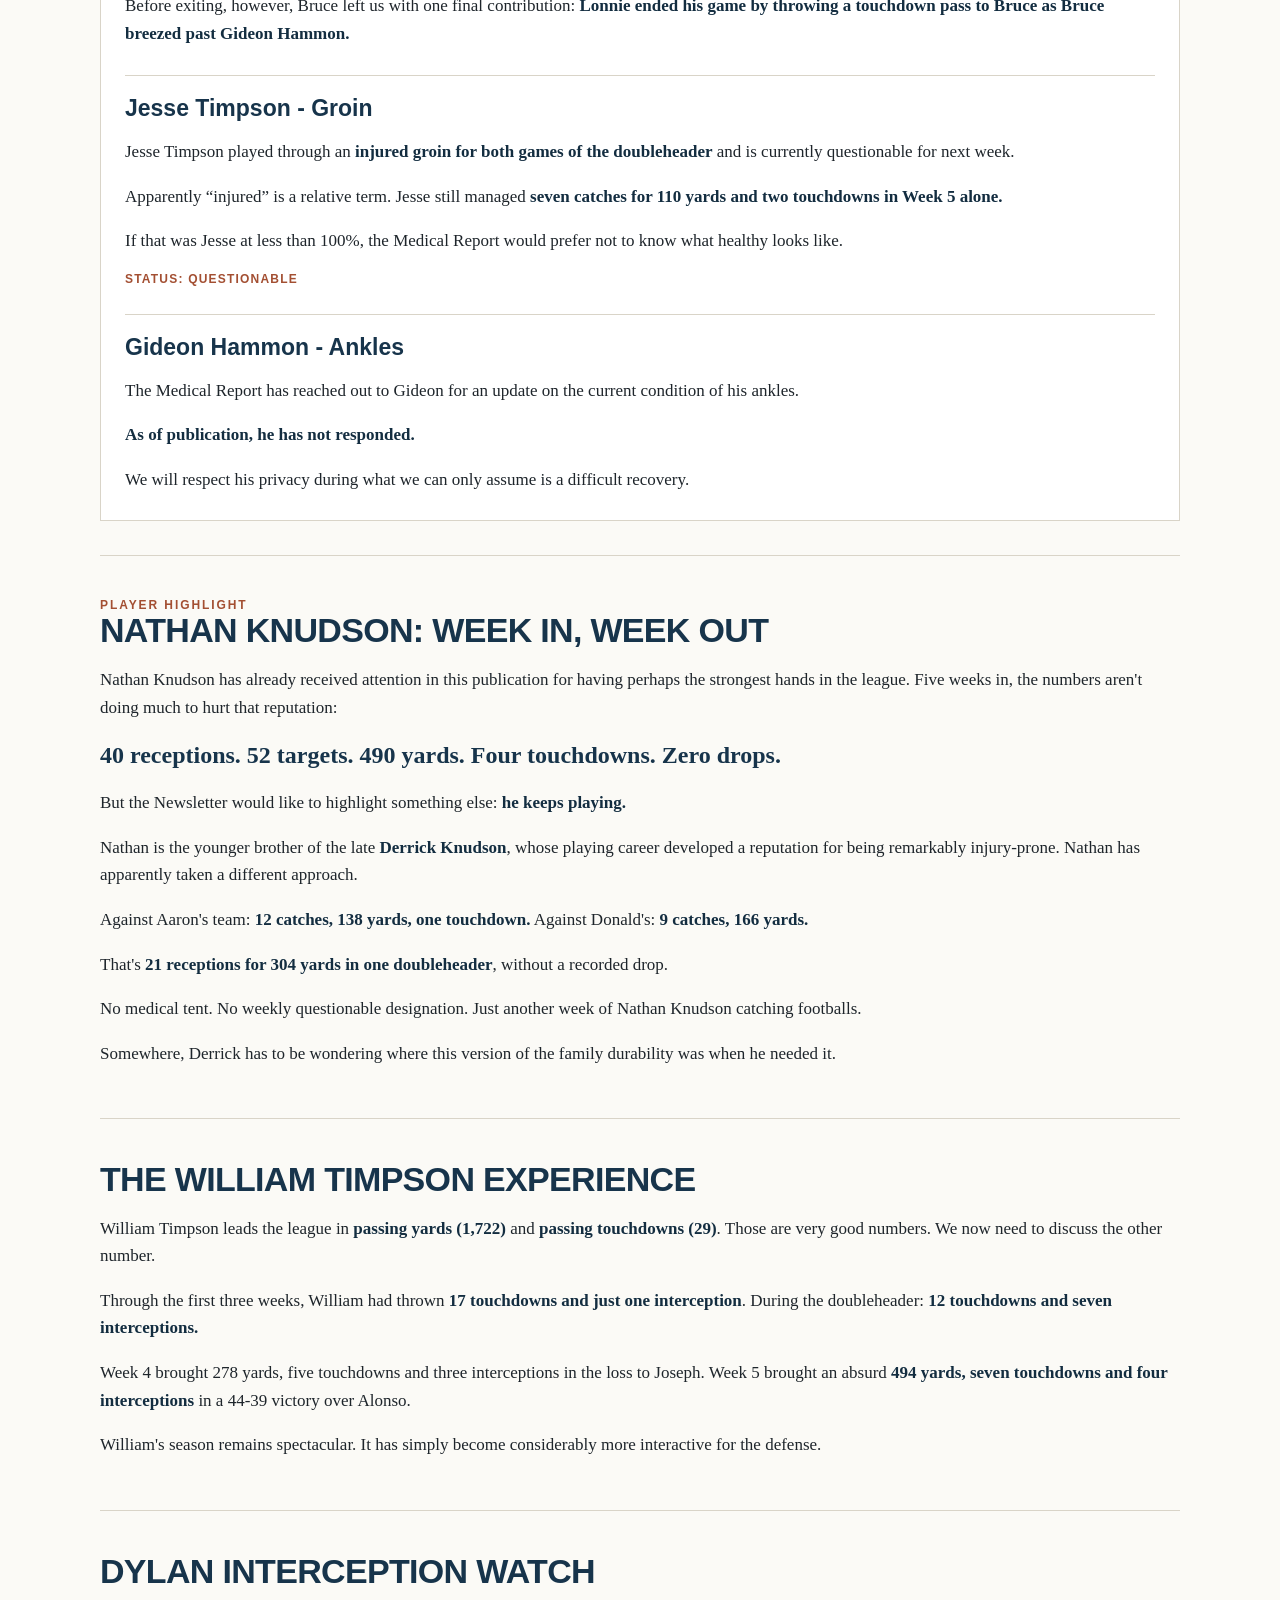
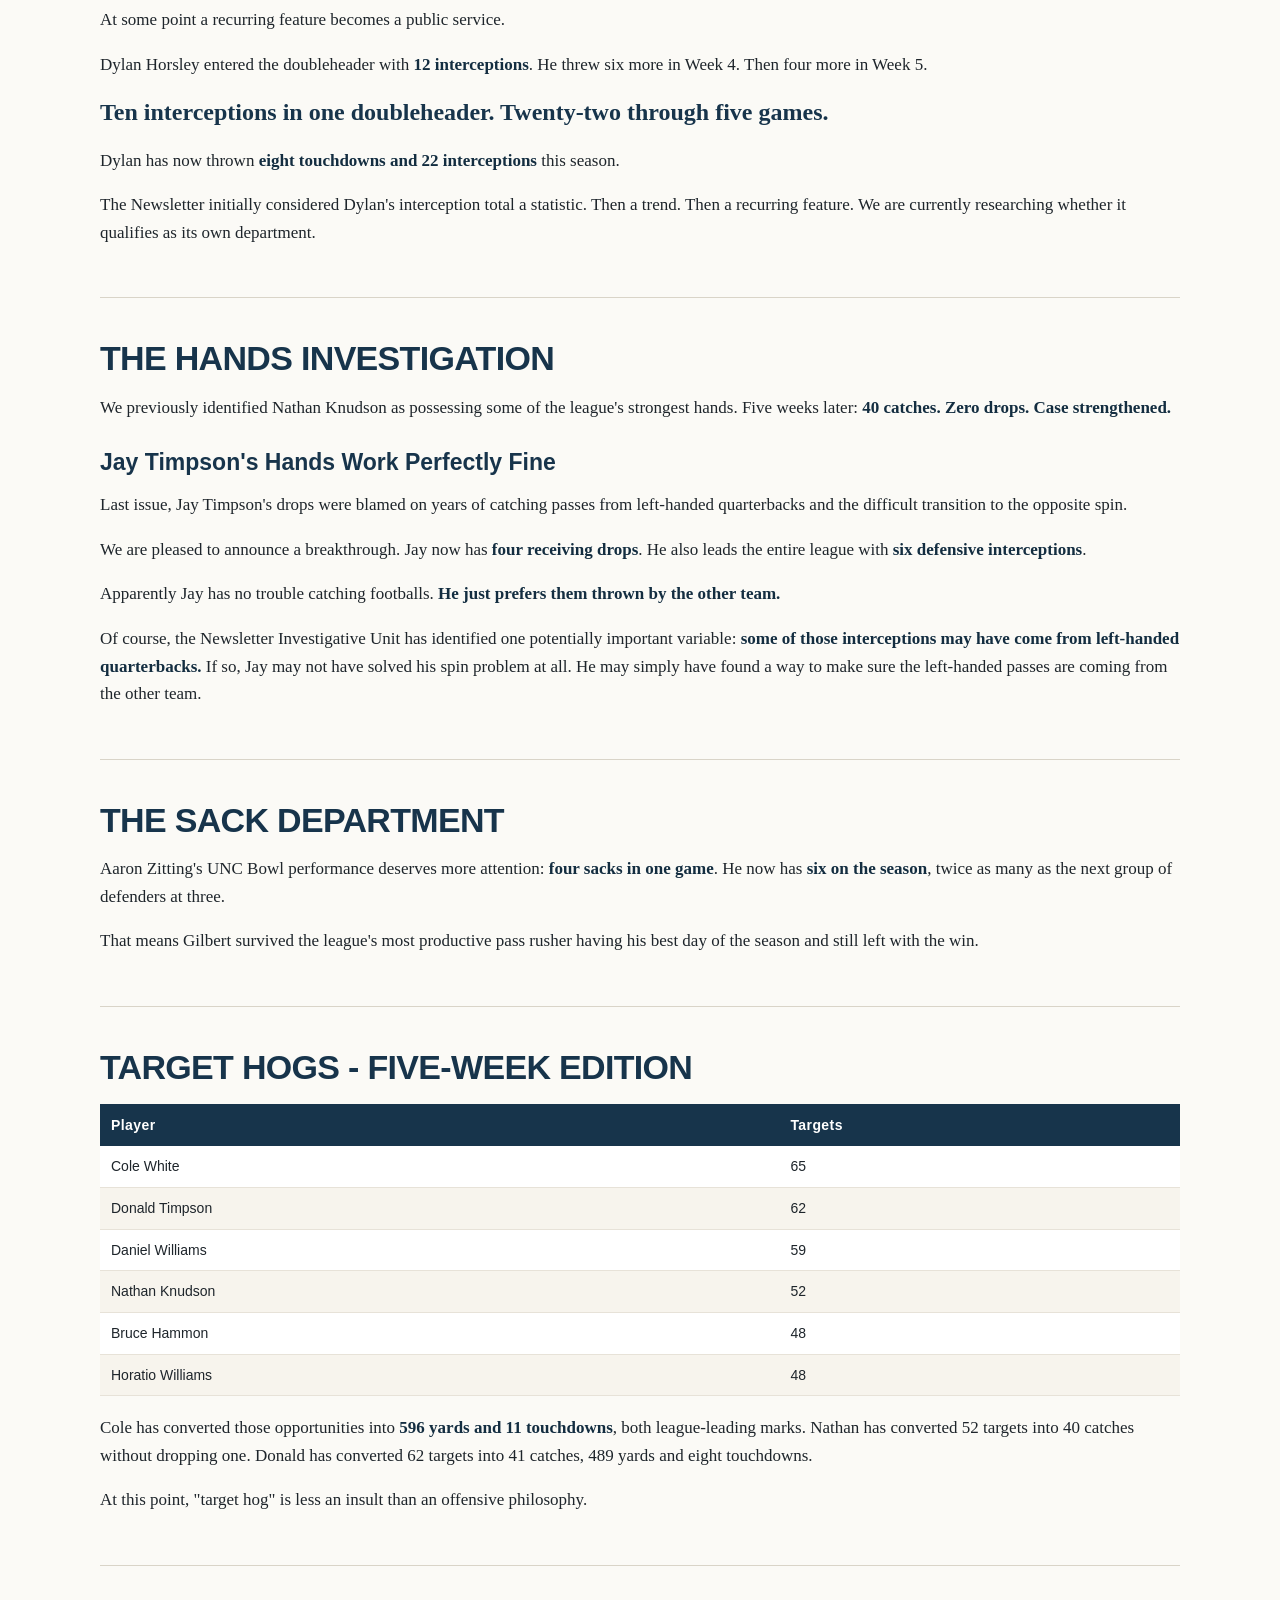
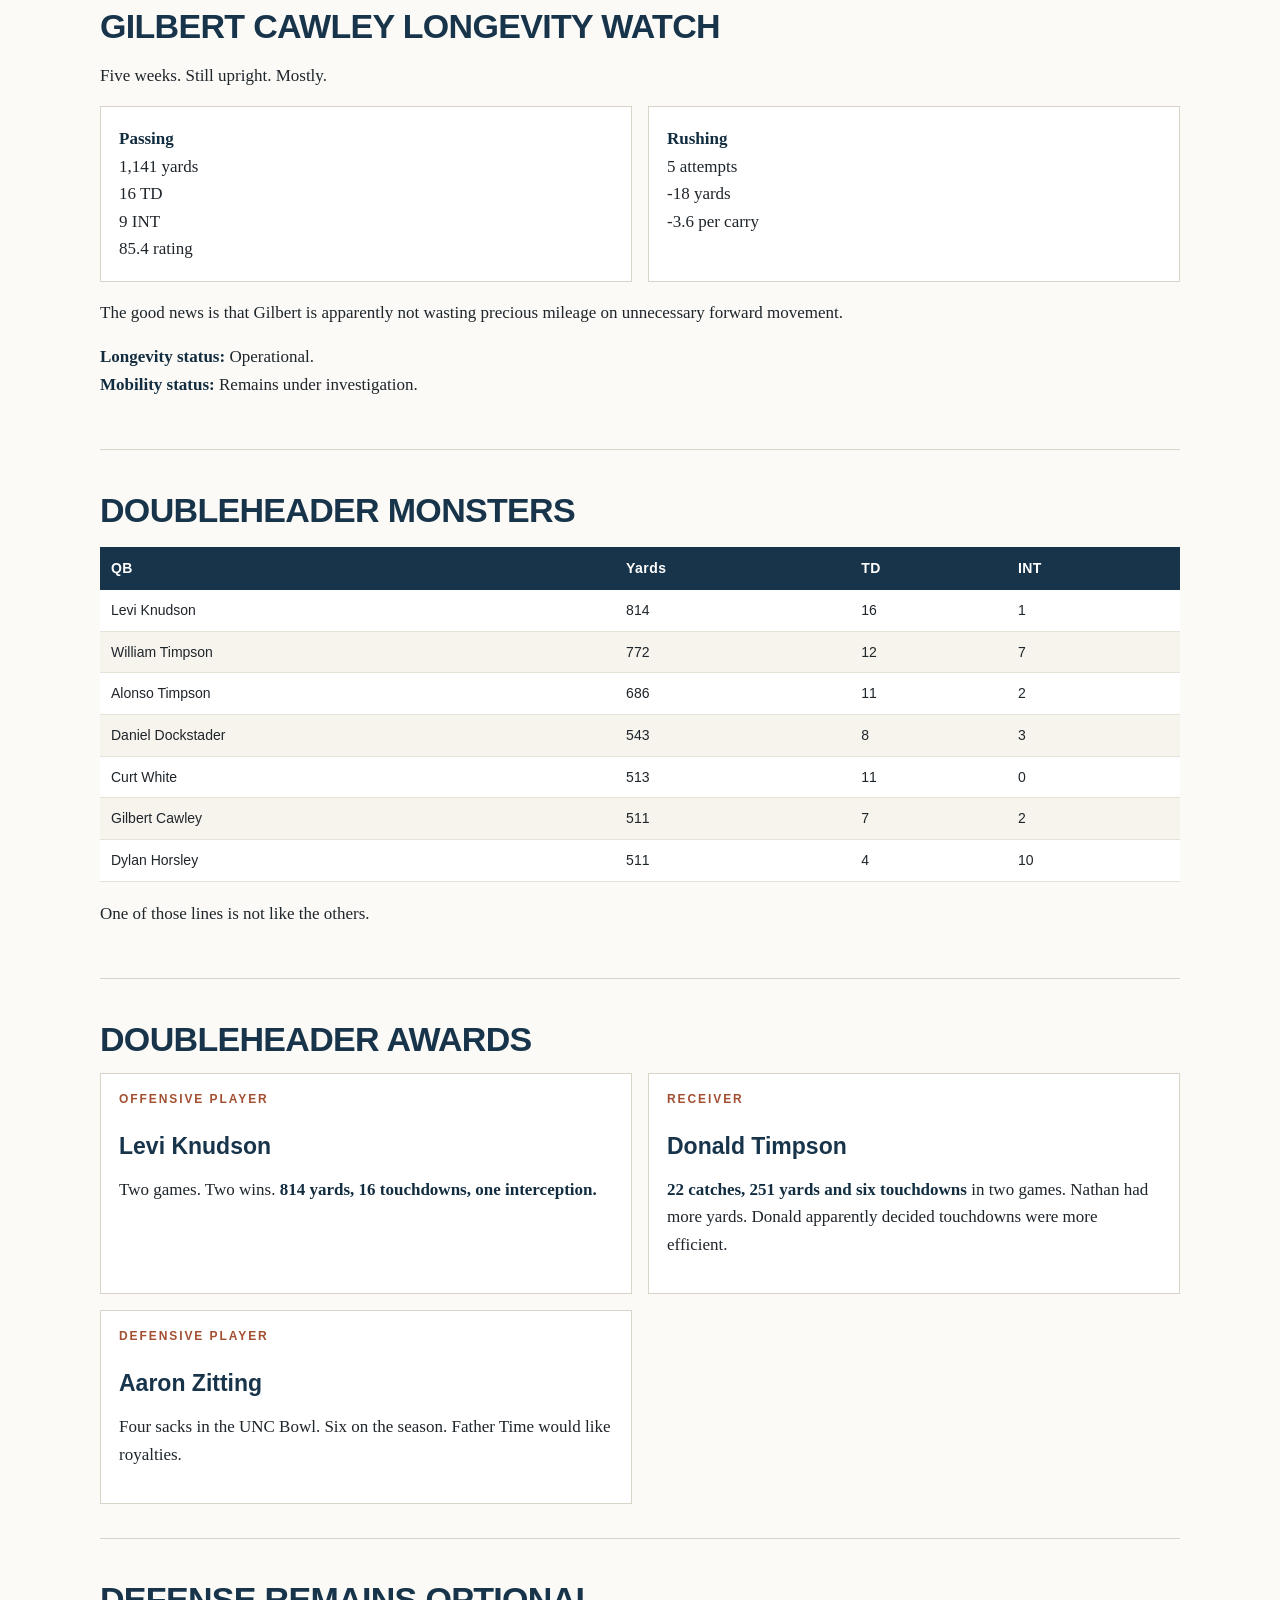
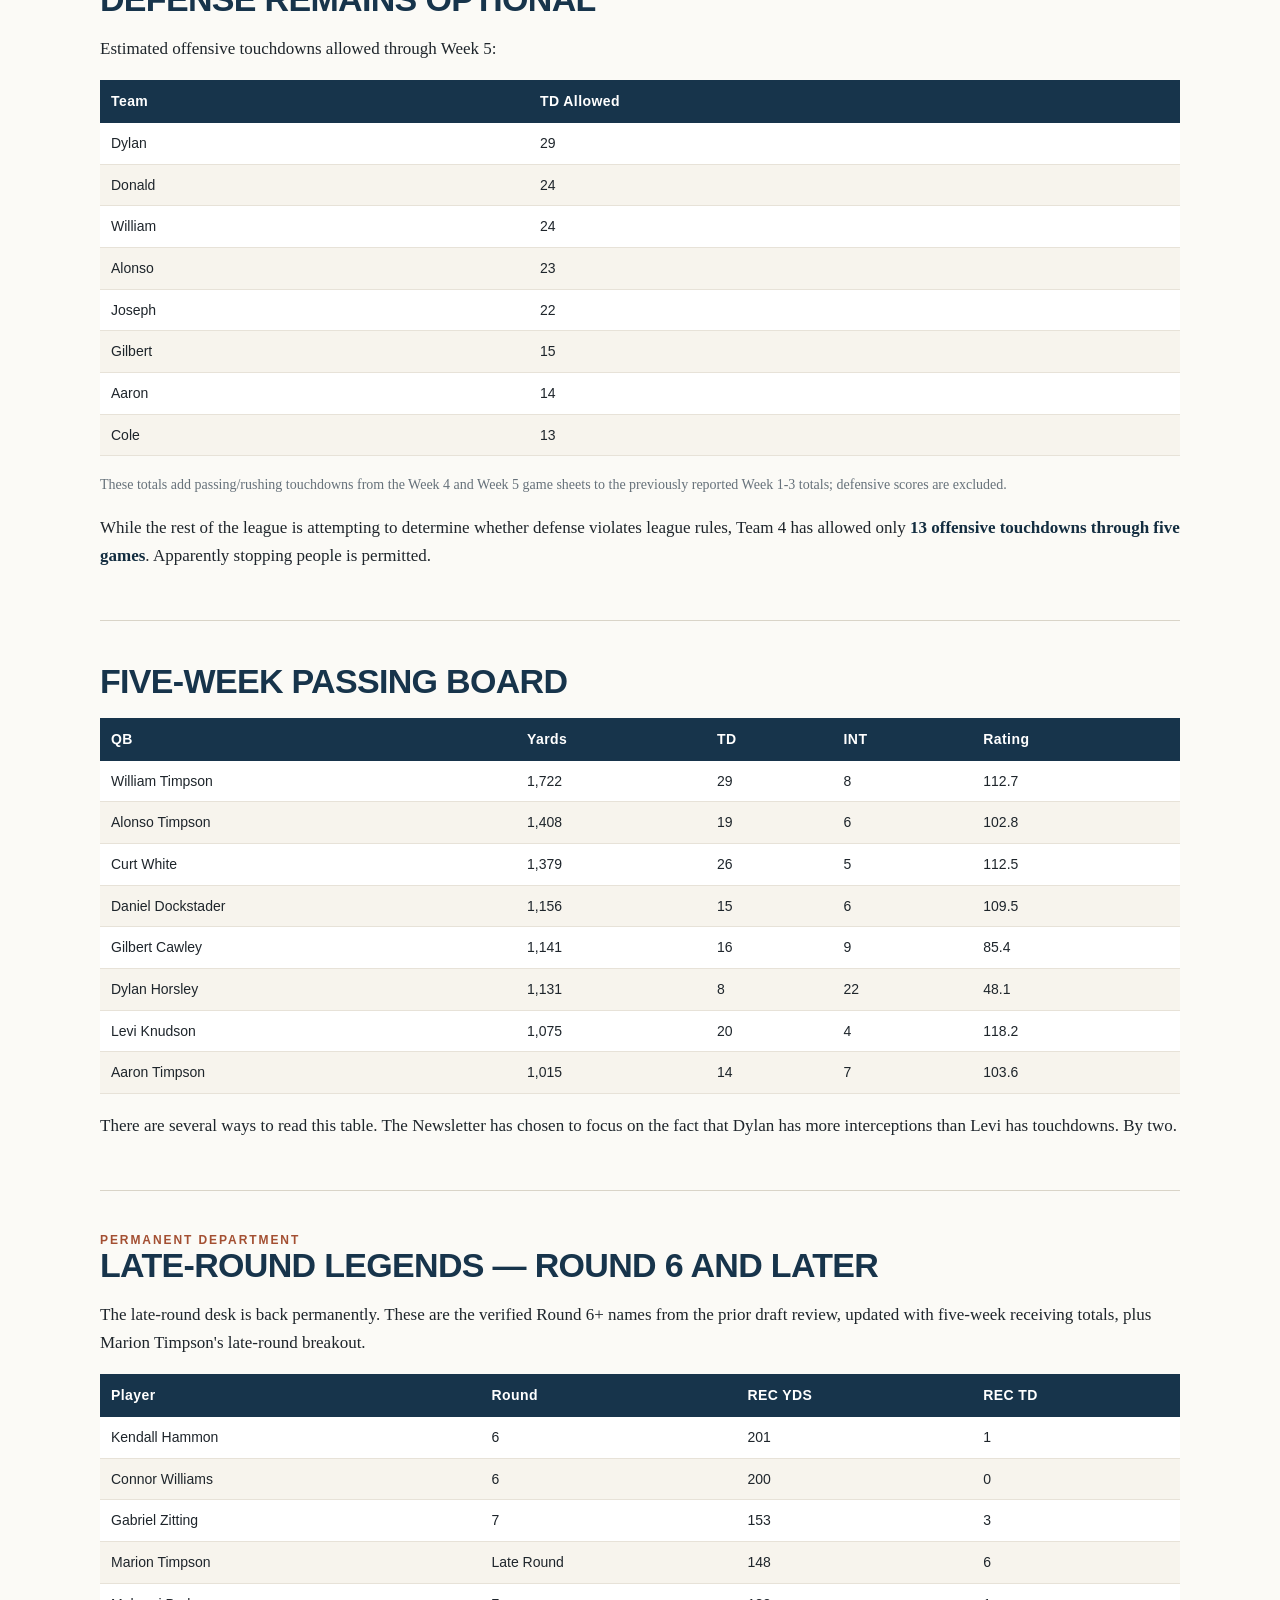
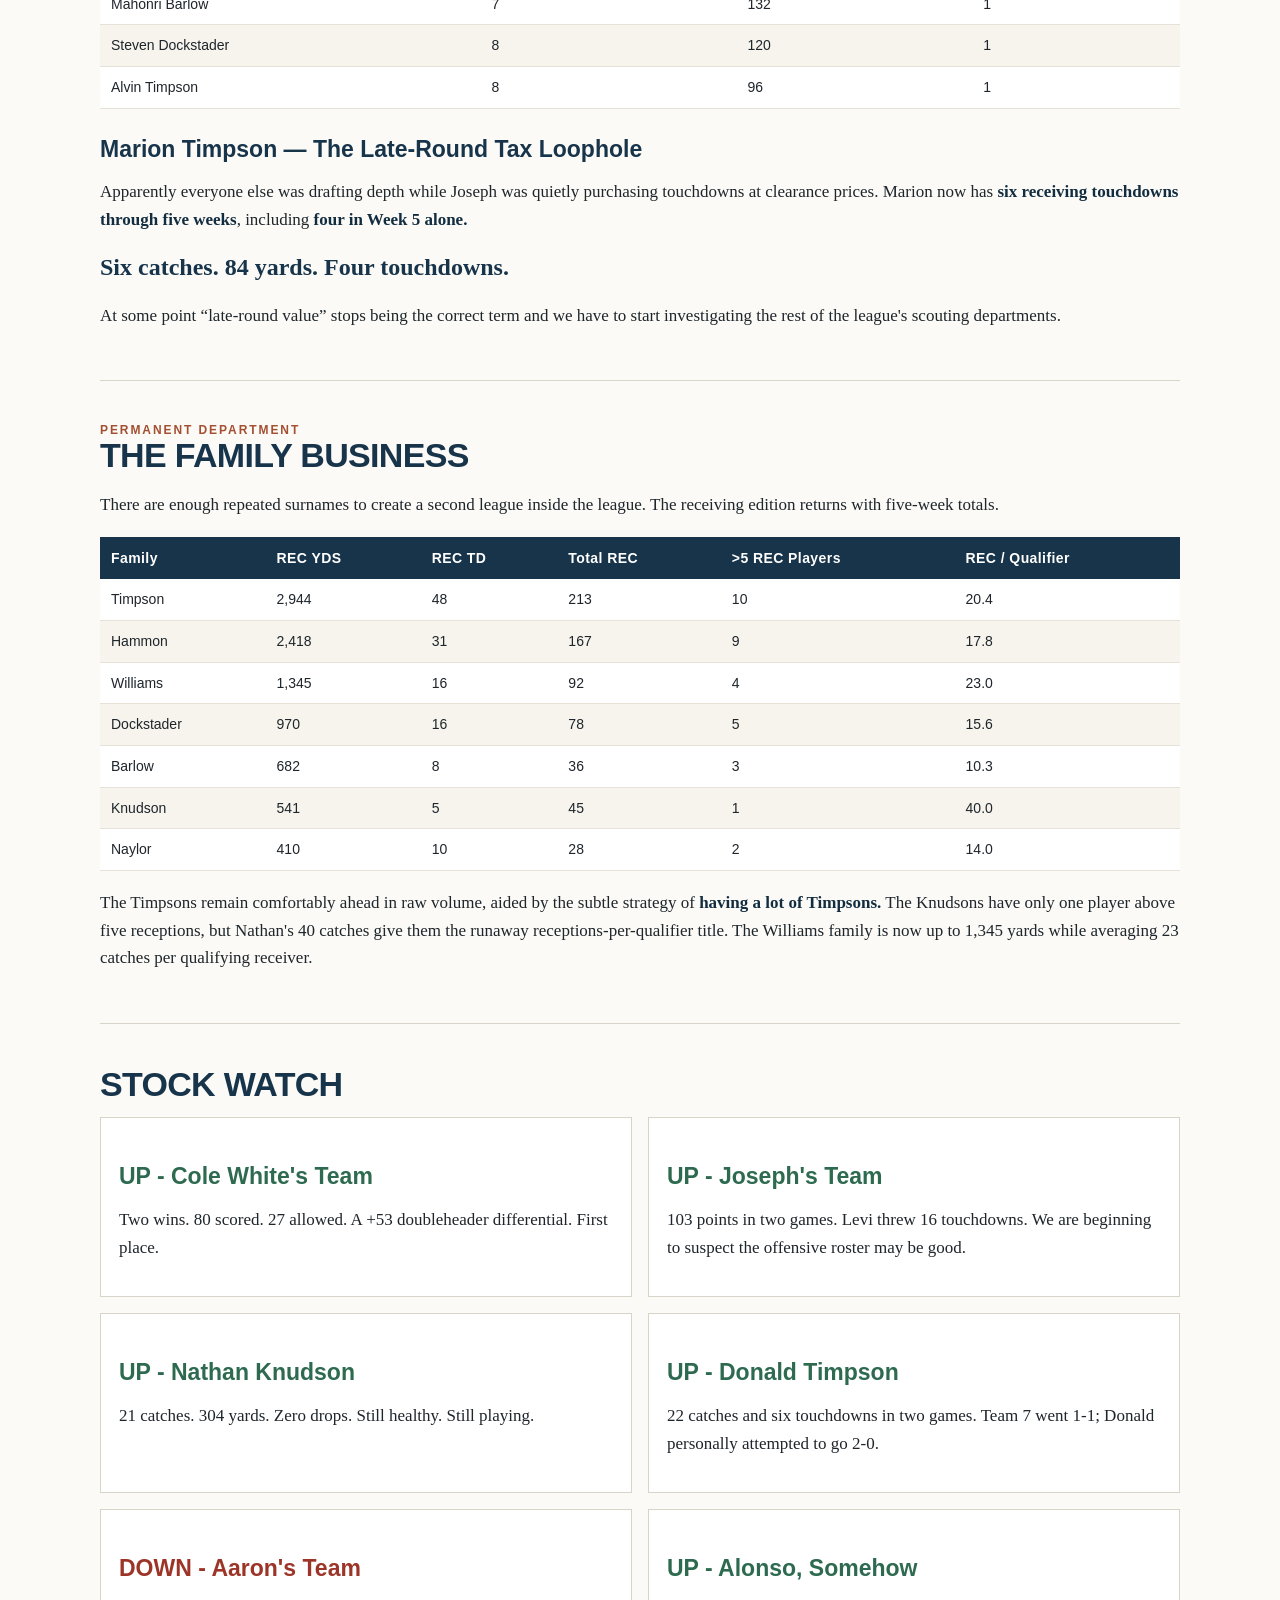
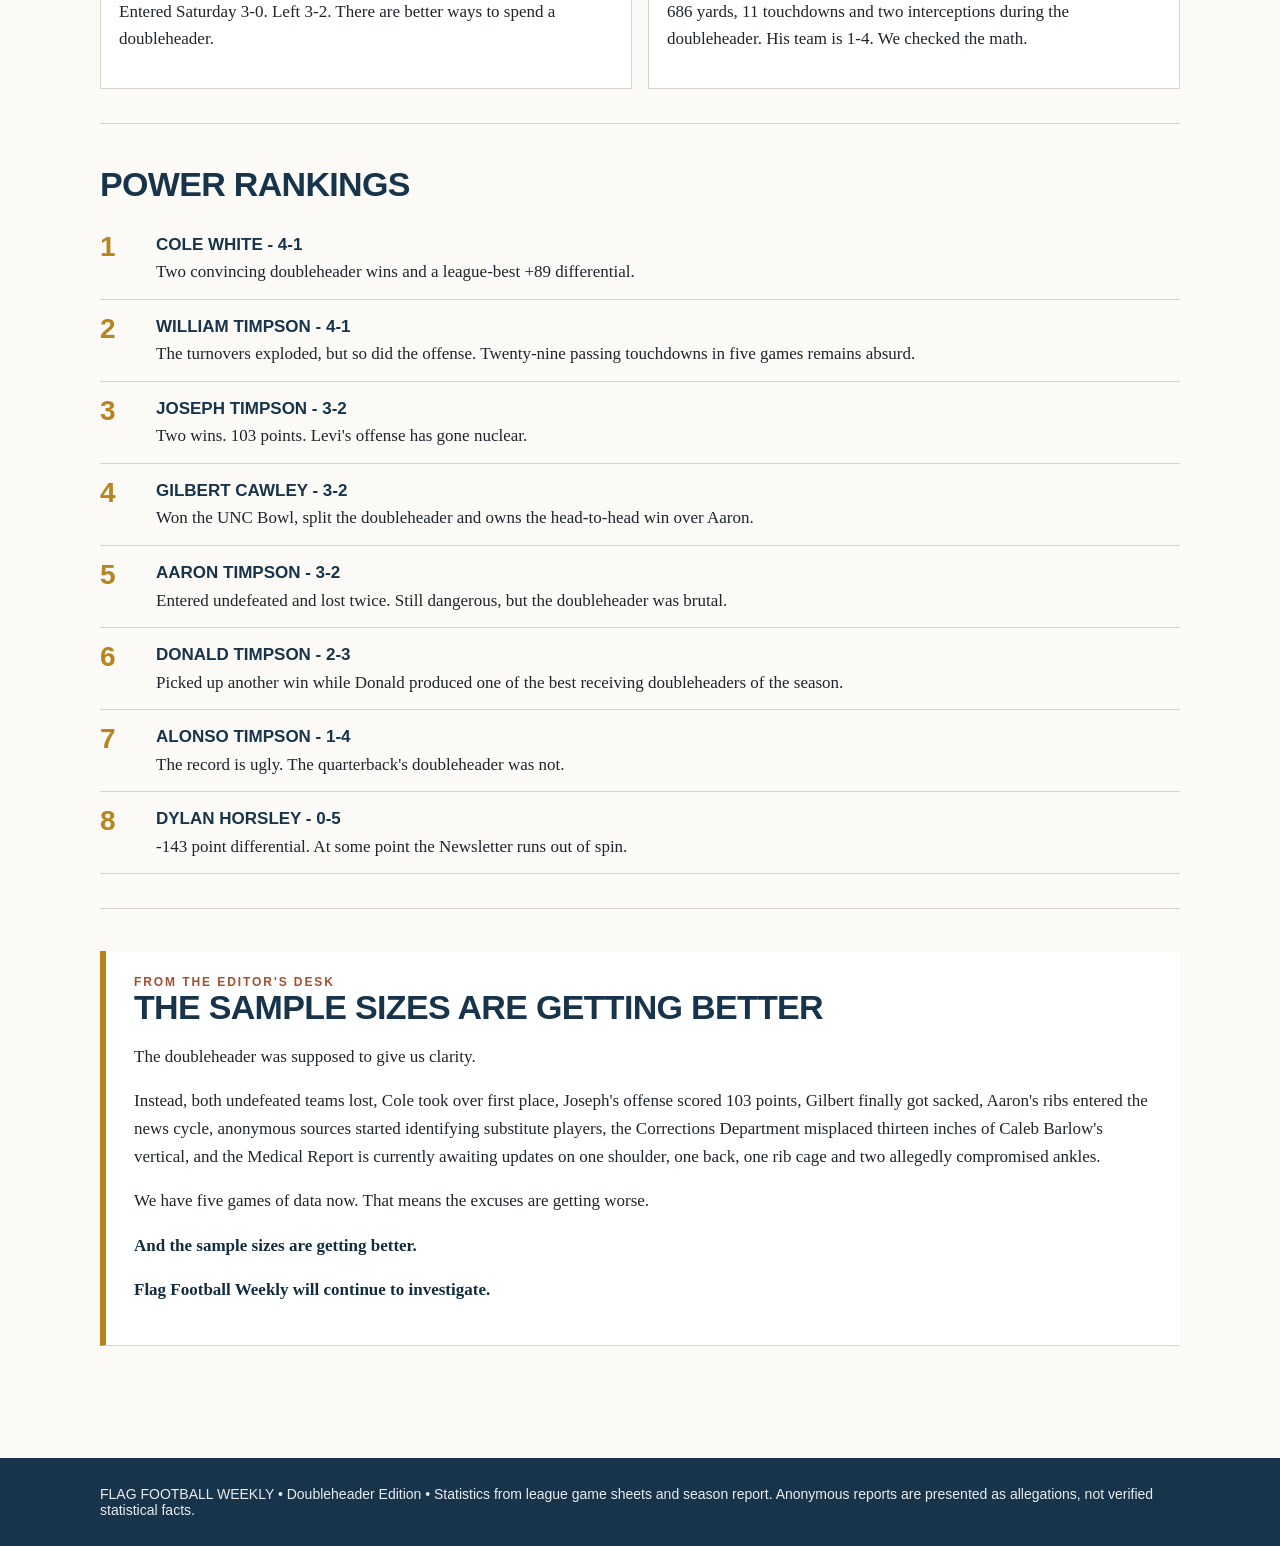
==== commit 07f6aa79: "Release new edition" ====
--- a/index.html
+++ b/index.html
@@ -3,233 +3,55 @@
 <head>
 <meta charset="utf-8">
 <meta name="viewport" content="width=device-width, initial-scale=1">
-<title>Flag Football Weekly — Week 3</title>
-<style>
-*{box-sizing:border-box} :root{--navy:#17344b;--gold:#b8841e;--rust:#a34f32;--ink:#182027;--paper:#fbfaf6;--line:#d9dde0;--muted:#66717a}
-body{margin:0;background:#ecebe6;color:var(--ink);font-family:Arial,Helvetica,sans-serif;line-height:1.48}
-.wrap{width:min(1080px,calc(100% - 32px));margin:auto}.masthead{background:var(--paper);border-top:8px solid var(--navy);border-bottom:1px solid var(--line);padding:28px 0 24px;text-align:center}
-.kicker{font-size:.72rem;letter-spacing:.18em;color:var(--rust);font-weight:800}.masthead h1{font-family:Georgia,serif;color:var(--navy);font-size:clamp(2.2rem,7vw,4.8rem);line-height:.95;margin:10px 0 6px;letter-spacing:-.035em}
-.edition{font-weight:800;letter-spacing:.11em;color:var(--muted)}.edition span{color:var(--gold);padding:0 8px}.deck{max-width:780px;margin:20px auto 0;font-family:Georgia,serif;font-size:1.2rem;font-weight:700}
-main{background:var(--paper);padding:24px 42px 55px;box-shadow:0 3px 20px #00000012}section{padding:27px 0;border-bottom:1px solid var(--line)}section:last-child{border:0}
-h2,h3{margin:0 0 12px;text-transform:uppercase;line-height:1.08}h2{font-family:Georgia,serif;color:var(--navy);font-size:clamp(1.65rem,4vw,2.35rem);border-left:6px solid var(--gold);padding-left:12px}h3{color:var(--rust);font-size:1.05rem;letter-spacing:.02em}p{margin:9px 0}
-.table-wrap{overflow-x:auto;margin:15px 0}table{border-collapse:collapse;width:100%;min-width:600px;font-size:.91rem}th{background:var(--navy);color:white;text-transform:uppercase;font-size:.75rem;letter-spacing:.04em;text-align:left}th,td{padding:10px 12px;border:1px solid var(--line)}tbody tr:nth-child(even){background:#f0f2f3}td:nth-child(n+3){font-variant-numeric:tabular-nums}
-.feature{background:#f3f0e8;margin:18px -22px;padding:28px 22px;border-top:4px solid var(--gold);border-bottom:0}.pull,.callout{font-family:Georgia,serif;font-weight:700}.pull{font-size:1.12rem;padding-left:18px;border-left:4px solid var(--rust)}
-.callout{background:var(--navy);color:white;padding:18px 20px;margin:18px 0;border-radius:3px}.cards{display:grid;grid-template-columns:repeat(2,minmax(0,1fr));gap:14px}.cards article{border:1px solid var(--line);padding:18px;background:white}.cards article h3{margin-bottom:8px}
-.rankings{padding-left:2.1rem}.rankings li{padding:9px 8px;border-bottom:1px solid var(--line)}.rankings li::marker{font-family:Georgia,serif;font-size:1.25rem;font-weight:800;color:var(--gold)}
-footer{background:var(--navy);color:white;padding:30px 0 40px}footer strong{font-family:Georgia,serif;text-transform:uppercase;font-size:1.3rem}footer p{max-width:850px;color:#dce3e8}
-@media(max-width:700px){.wrap{width:min(100% - 18px,1080px)}main{padding:12px 15px 38px}.masthead{padding-top:20px}.deck{font-size:1.05rem}.cards{grid-template-columns:1fr}.feature{margin:14px -7px;padding:22px 14px}table{font-size:.82rem}th,td{padding:8px}}
-@media print{body{background:white}main{box-shadow:none}.wrap{width:100%}section{break-inside:avoid}footer{background:white;color:black;border-top:2px solid #000}}
-
-</style>
+<title>Flag Football Weekly — Weeks 4 &amp; 5 | Doubleheader Edition</title>
+<meta name="description" content="The Weeks 4 &amp; 5 Doubleheader Edition of Flag Football Weekly: standings chaos, the UNC Bowl, anonymous-player investigations, injuries, late-round legends and five-week league leaders.">
+<link rel="canonical" href="https://cpff.online/">
+<meta name="theme-color" content="#17344b">
+<link rel="icon" href="/favicon.png" type="image/png" sizes="32x32">
+<link rel="apple-touch-icon" href="/apple-touch-icon.png">
+<meta property="og:type" content="article">
+<meta property="og:site_name" content="Flag Football Weekly">
+<meta property="og:title" content="Flag Football Weekly — Weeks 4 &amp; 5">
+<meta property="og:description" content="The Doubleheader Edition: two undefeated teams fell, Gilbert finally got sacked, and the medical department got busy.">
+<meta property="og:url" content="https://cpff.online/">
+<meta property="og:image" content="https://cpff.online/og.png">
+<meta property="og:image:type" content="image/png">
+<meta property="og:image:width" content="1200">
+<meta property="og:image:height" content="630">
+<meta property="og:image:alt" content="Flag Football Weekly, Weeks 4 and 5, the Doubleheader Edition. Cole White is 4–1. Joseph's team scored 103 points. Gilbert Cawley finally got sacked.">
+<meta name="twitter:card" content="summary_large_image">
+<meta name="twitter:title" content="Flag Football Weekly — Weeks 4 &amp; 5">
+<meta name="twitter:description" content="The Doubleheader Edition: two undefeated teams fell, Gilbert finally got sacked, and the medical department got busy.">
+<meta name="twitter:image" content="https://cpff.online/og.png">
+<meta name="twitter:image:alt" content="Flag Football Weekly, Weeks 4 and 5, the Doubleheader Edition. Cole White is 4–1. Joseph's team scored 103 points. Gilbert Cawley finally got sacked.">
+<link rel="stylesheet" href="/styles.css">
+<script data-goatcounter="https://cpff.goatcounter.com/count"
+        async src="//gc.zgo.at/count.js"></script>
 </head>
 <body>
-<header class="masthead">
-  <div class="wrap">
-    <div class="kicker">THE LEAGUE'S MOST QUESTIONABLY SERIOUS PUBLICATION</div>
-    <h1>FLAG FOOTBALL WEEKLY</h1>
-    <div class="edition">WEEK 3 <span>•</span> THE INVESTIGATIVE EDITION</div>
-    <p class="deck">Two undefeated teams. Seven-touchdown quarterbacks. Draft receipts. A family census disguised as analytics. And Gilbert Cawley remains legally permitted to play quarterback.</p>
-  </div>
-</header>
-
+<header class="masthead"><div class="wrap"><div class="kicker">THE LEAGUE'S MOST QUESTIONABLY SERIOUS PUBLICATION</div><h1>FLAG FOOTBALL WEEKLY</h1><div class="edition">WEEKS 4 & 5 &bull; THE DOUBLEHEADER EDITION</div><p class="deck">Two games in one day. Two undefeated teams finally went down. The league discovered Gilbert Cawley can, in fact, be sacked. Anonymous players may have been unmasked. The medical department is suddenly overwhelmed. And somewhere, Gideon Hammon is refusing to answer questions about his ankles.</p></div></header><nav class="edition-nav"><div class="wrap"><strong>Latest:</strong> Weeks 4 &amp; 5 &nbsp;•&nbsp; <a href="/week-3/">Previous Edition: Week 3</a></div></nav>
 <main class="wrap">
-<section>
-<h2>Week 3 Scoreboard</h2>
-<div class="table-wrap"><table><thead><tr><th>Winner</th><th>Score</th><th>Opponent</th></tr></thead><tbody>
-<tr><td>Team 3 (William Timpson)</td><td>46–22</td><td>Team 6 (Dylan Horsley)</td></tr>
-<tr><td>Team 2 (Aaron Timpson)</td><td>47–26</td><td>Team 7 (Donald Timpson)</td></tr>
-<tr><td>Team 5 (Gilbert Cawley)</td><td>41–18</td><td>Team 1 (Alonso Timpson)</td></tr>
-<tr><td>Team 4 (Cole White)</td><td>40–27</td><td>Team 8 (Joseph Timpson)</td></tr>
-</tbody></table></div>
-</section>
-
-<section class="feature">
-<h2>The Top Two Refuse to Blink</h2>
-<p><strong>Team 2 (Aaron Timpson)</strong> and <strong>Team 3 (William Timpson)</strong> are both 3-0. Aaron went 25-of-30 for 375 yards, seven touchdowns and zero interceptions in Week 3. William answered with 417 yards and seven touchdowns. The rest of the league is rapidly discovering that waiting for one of them to lose is not technically a defensive scheme.</p>
-<p>Aaron gets the Week 3 efficiency edge at 83.3% completions. William gets the season-volume crown: <strong>950 yards and 17 passing touchdowns</strong> through three games.</p>
-</section>
-
-<section><h3>Standings</h3>
-<div class="table-wrap"><table><thead><tr><th>RK</th><th>Team / Captain</th><th>W-L</th><th>+/-</th></tr></thead><tbody>
-<tr><td>1</td><td>Team 2 (Aaron Timpson)</td><td>3-0</td><td>+32</td></tr>
-<tr><td>2</td><td>Team 3 (William Timpson)</td><td>3-0</td><td>+25</td></tr>
-<tr><td>3</td><td>Team 4 (Cole White)</td><td>2-1</td><td>+23</td></tr>
-<tr><td>4</td><td>Team 5 (Gilbert Cawley)</td><td>2-1</td><td>+6</td></tr>
-<tr><td>5</td><td>Team 8 (Joseph Timpson)</td><td>1-2</td><td>+1</td></tr>
-<tr><td>6</td><td>Team 7 (Donald Timpson)</td><td>1-2</td><td>-22</td></tr>
-<tr><td>7</td><td>Team 1 (Alonso Timpson)</td><td>0-3</td><td>-12</td></tr>
-<tr><td>8</td><td>Team 6 (Dylan Horsley)</td><td>0-3</td><td>-47</td></tr>
-</tbody></table></div></section>
-
-<section><h2>The Passing Report</h2>
-<p>Every primary passer with at least 20 attempts gets a seat at the table. This is where volume, efficiency and turnovers stop hiding behind final scores.</p>
-<div class="table-wrap"><table><thead><tr><th>Passer</th><th>CMP/ATT</th><th>CMP%</th><th>YDS</th><th>TD</th><th>INT</th><th>RTG</th></tr></thead><tbody>
-<tr><td>William Timpson</td><td>58/101</td><td>57.43</td><td>950</td><td>17</td><td>1</td><td>124.6</td></tr>
-<tr><td>Aaron Timpson</td><td>60/97</td><td>61.86</td><td>873</td><td>12</td><td>5</td><td>109.2</td></tr>
-<tr><td>Curt White</td><td>64/108</td><td>59.26</td><td>866</td><td>15</td><td>5</td><td>105.2</td></tr>
-<tr><td>Alonso Timpson</td><td>66/111</td><td>59.46</td><td>722</td><td>8</td><td>4</td><td>87.7</td></tr>
-<tr><td>Sub Joseph</td><td>44/72</td><td>61.11</td><td>632</td><td>9</td><td>1</td><td>123.4</td></tr>
-<tr><td>Gilbert Cawley</td><td>52/98</td><td>53.06</td><td>630</td><td>9</td><td>7</td><td>73.9</td></tr>
-<tr><td>Dylan Horsley</td><td>45/90</td><td>50.00</td><td>620</td><td>4</td><td>12</td><td>47.7</td></tr>
-<tr><td>Daniel Dockstader</td><td>44/68</td><td>64.71</td><td>613</td><td>7</td><td>3</td><td>109.5</td></tr>
-<tr><td>Levi Knudson</td><td>22/43</td><td>51.16</td><td>261</td><td>4</td><td>3</td><td>71.9</td></tr>
-<tr><td>Donald Timpson</td><td>18/34</td><td>52.94</td><td>224</td><td>2</td><td>3</td><td>56.5</td></tr>
-</tbody></table></div>
-
-<h3>Quarterback Notes</h3>
-<p>William Timpson has 17 touchdowns against one interception. Daniel Dockstader leads the listed passers in completion percentage at 64.71%. Dylan Horsley has 12 interceptions in three games, which has moved beyond a statistic and into a recurring feature.</p>
-<div class="callout"><strong>Quarterback Controversy of the Week — Team 8 (Joseph Timpson)</strong><br>Joseph's substitute sits at a 123.4 passer rating. Levi Knudson is at 71.9. That is a 51.5-point gap. Usually a backup creates controversy by playing almost as well as the starter. Apparently nobody explained that part to Joseph's sub — or Levi.</div>
-</section>
-
-<section><h3>Week 3 Interception Report</h3>
-<div class="table-wrap"><table><thead><tr><th>QB</th><th>INT</th><th>Who Got Him</th></tr></thead><tbody>
-<tr><td>William Timpson</td><td>1</td><td>Dylan Horsley</td></tr>
-<tr><td>Dylan Horsley</td><td>4</td><td>William Timpson, Taylor Timpson, Brayden Hammon, Stafford Hammon</td></tr>
-<tr><td>Daniel Dockstader</td><td>3</td><td>Aaron Timpson, Daniel Williams, Moroni Musser</td></tr>
-<tr><td>Aaron Timpson</td><td>0</td><td>Nobody</td></tr>
-<tr><td>Alonso Timpson</td><td>2</td><td>George Timpson, Daniel Dutson</td></tr>
-<tr><td>Gilbert Cawley</td><td>3</td><td>Bruce Hammon, Steven Timpson, Mahonri Barlow</td></tr>
-<tr><td>Levi Knudson</td><td>3</td><td>Cole White (2), Curt White</td></tr>
-<tr><td>Curt White</td><td>2</td><td>Horatio Williams (2)</td></tr>
-</tbody></table></div>
-<p>Aaron was the only primary Week 3 passer in the four games to finish without an interception. Gilbert threw three and still won by 23, which the Newsletter Investigative Unit has entered as evidence that life may be easier when your receiving room is built like a custom character screen.</p>
-</section>
-
-<section><h2>Top Five Receivers</h2>
-<p>The five leaders by receiving yards through Week 3. Targets are included because production is useful; knowing who the quarterback keeps looking for is even more useful.</p>
-<div class="table-wrap"><table><thead><tr><th>RK</th><th>Player</th><th>TGT</th><th>REC</th><th>YDS</th><th>YPC</th><th>TD</th><th>DROP</th></tr></thead><tbody>
-<tr><td>1</td><td>Cole White</td><td>38</td><td>25</td><td>408</td><td>16.3</td><td>8</td><td>1</td></tr>
-<tr><td>2</td><td>Daniel Williams</td><td>38</td><td>23</td><td>382</td><td>16.6</td><td>7</td><td>0</td></tr>
-<tr><td>3</td><td>Gideon Hammon</td><td>26</td><td>19</td><td>297</td><td>15.6</td><td>3</td><td>2</td></tr>
-<tr><td>4</td><td>Donald Timpson</td><td>30</td><td>19</td><td>238</td><td>12.5</td><td>2</td><td>1</td></tr>
-<tr><td>5</td><td>Horatio Williams</td><td>29</td><td>16</td><td>190</td><td>11.9</td><td>1</td><td>3</td></tr>
-</tbody></table></div>
-<p>Cole White currently leads the league in receiving yards and touchdowns. Daniel Williams is only 26 yards behind him. Gideon Hammon is sitting at 297 yards as a second-round pick — excellent value, but absolutely not a late-round sleeper no matter how much the editorial department once wanted that storyline.</p>
-</section>
-
-<section><h2>Target Hogs</h2>
-<div class="table-wrap"><table><thead><tr><th>Team</th><th>Most Targeted</th><th>Targets</th></tr></thead><tbody>
-<tr><td>Team 1 (Alonso Timpson)</td><td>Steven Timpson</td><td>23</td></tr>
-<tr><td>Team 2 (Aaron Timpson)</td><td>Daniel Williams</td><td>38</td></tr>
-<tr><td>Team 3 (William Timpson)</td><td>Stafford Hammon</td><td>19</td></tr>
-<tr><td>Team 4 (Cole White)</td><td>Jeremy Dockstader</td><td>28</td></tr>
-<tr><td>Team 5 (Gilbert Cawley)</td><td>Nathan Knudson</td><td>24</td></tr>
-<tr><td>Team 6 (Dylan Horsley)</td><td>Taylor Horsley / Caleb Barlow</td><td>16 each</td></tr>
-<tr><td>Team 7 (Donald Timpson)</td><td>Gideon Hammon</td><td>26</td></tr>
-<tr><td>Team 8 (Joseph Timpson)</td><td>Horatio Williams</td><td>29</td></tr>
-</tbody></table></div></section>
-
-<section class="feature"><h2>The Hands, the Size, the Speed</h2>
-<p>Team 5 (Gilbert Cawley) is becoming suspiciously well equipped. <strong>Nathan Knudson</strong>, who has some of the strongest hands in the league, has 19 catches on 24 targets for 186 yards and three touchdowns. <strong>George Timpson</strong>, one of Gilbert's fastest receivers, has 10 catches for 118 yards and three scores. Then there is <strong>Adam Naylor</strong>, one of the biggest players in the league, who just went for 116 yards and three touchdowns in Week 3.</p>
-<p class="pull">Size, hands and speed. Gilbert has apparently decided the best way to extend a quarterback career is to outsource as much difficulty as possible.</p>
-</section>
-
-<section><h2>Gilbert Cawley Longevity Watch</h2>
-<p>Team 5 (Gilbert Cawley) is 2-1, and Gilbert has 630 passing yards and nine touchdowns through three weeks. Week 3 brought 308 yards and four touchdowns despite three interceptions. The numbers remain annoyingly alive.</p>
-<p>The Newsletter Investigative Unit originally went looking for sacks as evidence that the veteran quarterback might finally be slowing down. The problem: the recorded game sheets show <strong>zero sacks against Team 5 in all three games.</strong> Apparently even Father Time cannot get into the backfield.</p>
-<p>There is, however, one mobility clue: Gilbert has exactly one recorded rush for -4 yards. We are not prepared to call that a decline. We are prepared to call it an extremely small sample size that is also very funny.</p>
-<div class="callout"><strong>Official Longevity Status:</strong> Still upright. Still winning. Surrounded by size, hands and speed. Investigation remains open.</div>
-</section>
-
-<section><h2>Week 3 Awards</h2>
-<div class="cards">
-<article><h3>Offensive Player of the Week — Aaron Timpson</h3><p><strong>25/30, 375 yards, 7 TD, 0 INT.</strong> There are performances that require film study and performances that simply require the defense to apologize to its families.</p></article>
-<article><h3>Honorable Mention — William Timpson</h3><p><strong>20/29, 417 yards, 7 TD, 1 INT.</strong> In almost any other week this wins. Aaron completing five of every six passes was inconsiderate timing.</p></article>
-<article><h3>Receiver of the Week — Adam Naylor</h3><p><strong>6 catches, 116 yards, 3 TD.</strong> Six catches, three scores. At that conversion rate, Gilbert only needs to locate Adam twice before something alarming happens.</p></article>
-</div></section>
-
-<section class="feature"><h2>The Spin Zone — An Investigation Into Jay Timpson's Hands</h2>
-<p>Jay Timpson has <strong>2 recorded drops</strong> through Week 3, but before criticizing him, context matters. Jay has spent the last three seasons catching passes from left-handed quarterbacks — including one season with Gilbert Cawley. Now he's being asked to adjust to the opposite spin of a right-handed ball. Scientists call this “rotation.” Jay calls it “a perfectly legitimate excuse.”</p>
-<p class="pull">League sources confirm he may need another 3–5 seasons to fully adjust.</p>
-</section>
-
-<section><h2>Defense Optional — Touchdowns Allowed</h2>
-<p>Using offensive touchdowns scored in the Week 1–3 game sheets, here is the part of the standings nobody asks to see.</p>
-<div class="table-wrap"><table><thead><tr><th>RK</th><th>Team</th><th>TD Allowed</th></tr></thead><tbody>
-<tr><td>1</td><td>Team 7 (Donald Timpson)</td><td>16</td></tr>
-<tr><td>2</td><td>Team 6 (Dylan Horsley)</td><td>15</td></tr>
-<tr><td>3</td><td>Team 8 (Joseph Timpson)</td><td>14</td></tr>
-<tr><td>4</td><td>Team 1 (Alonso Timpson)</td><td>12</td></tr>
-<tr><td>5</td><td>Team 3 (William Timpson)</td><td>10</td></tr>
-<tr><td>6</td><td>Team 4 (Cole White)</td><td>9</td></tr>
-<tr><td>7</td><td>Team 5 (Gilbert Cawley)</td><td>7</td></tr>
-<tr><td>8</td><td>Team 2 (Aaron Timpson)</td><td>5</td></tr>
-</tbody></table></div>
-<p>Team 7 (Donald Timpson) has allowed the most with 16. Team 6 (Dylan Horsley) is one touchdown behind at 15, meaning the race for defensive generosity is currently extremely competitive.</p>
-</section>
-
-<section><h2>The Caleb Barlow Athleticism Watch</h2>
-<p>Caleb Barlow is 6'2", in excellent shape and has a 24-inch vertical. Through the first two games, all of that athletic equipment had produced only 2 catches for 21 yards. The stat sheet appeared unaware of the scouting report.</p>
-<p>Then Week 3 happened: <strong>6 catches, 138 yards and a touchdown.</strong> So the planned “where is the production?” investigation has been temporarily suspended due to the sudden appearance of production.</p>
-<p class="pull">The defense is still fair game. Caleb plays safety for Team 6 (Dylan Horsley), which has allowed 15 offensive touchdowns — second-most in the league and only one behind the lead. At 6'2" with a 24-inch vertical, Caleb theoretically occupies a considerable amount of airspace. Opposing offenses have spent three weeks locating the rest.</p>
-</section>
-
-<section><h2>The Tackle Leader Asterisk</h2>
-<p><strong>Ean Dockstader leads the league with 19 tackles.</strong> Impressive — until you remember that tackles generally require the person you are defending to possess the football first.</p>
-<p>We are not saying Team 4 (Cole White) cannot cover. We are merely noting that Ean has become extraordinarily experienced at ending plays after somebody else has already started them.</p>
-<div class="callout"><strong>League investigation:</strong> Is “most tackles” a defensive award, or a highly detailed admission of guilt?</div>
-</section>
-
-<section><h2>Draft Capital Investigations</h2>
-<p>High draft picks are supposed to produce. When they do not, the newsletter has a fiduciary responsibility to ask irresponsible questions.</p>
-<div class="cards">
-<article><h3>Caleb Barlow — Round 2, Team 6</h3><p>The first two weeks were rough: 2 catches, 21 yards. Week 3's 138-yard breakout has saved Caleb from a full audit, but the paperwork had already been printed. Consider this probation.</p></article>
-<article><h3>Kyle Dockstader — Round 3, Team 7</h3><p><strong>5 catches, 53 yards, 0 touchdowns.</strong> The front office remains confident the breakout is coming. The front office would also appreciate everyone discontinuing follow-up questions.</p></article>
-<article><h3>Taylor Timpson — Round 2, Team 3</h3><p>Only 3 catches, but they have produced 79 yards and 2 touchdowns. Taylor has apparently concluded that ordinary receptions are administrative work and should be avoided whenever possible.</p></article>
-</div></section>
-
-<section><h2>Late-Round Legends — Round 6 and Later</h2>
-<p>Now using the actual draft rows. Round 6 means the sixth name in each team column, with Rounds 7 and 8 below it. No honorary late-round status and no second-round picks wearing fake mustaches.</p>
-<div class="table-wrap"><table><thead><tr><th>Player</th><th>RD</th><th>Team</th><th>REC YDS</th><th>TD</th></tr></thead><tbody>
-<tr><td>Steven Dockstader</td><td>8</td><td>Team 3 (William Timpson)</td><td>120</td><td>1</td></tr>
-<tr><td>Connor Williams</td><td>6</td><td>Team 7 (Donald Timpson)</td><td>113</td><td>0</td></tr>
-<tr><td>Gabriel Zitting</td><td>7</td><td>Team 3 (William Timpson)</td><td>112</td><td>3</td></tr>
-<tr><td>Kendall Hammon</td><td>6</td><td>Team 3 (William Timpson)</td><td>108</td><td>0</td></tr>
-<tr><td>Mahonri Barlow</td><td>7</td><td>Team 1 (Alonso Timpson)</td><td>101</td><td>1</td></tr>
-<tr><td>Alvin Timpson</td><td>8</td><td>Team 6 (Dylan Horsley)</td><td>96</td><td>1</td></tr>
-</tbody></table></div>
-<p>Steven Dockstader leads the Round 6+ group in receiving yards with 120. Gabriel Zitting has the louder scoring line with three touchdowns. Team 3 (William Timpson) has three names in the table, suggesting everyone else may have started mentally packing up around Round 6.</p>
-</section>
-
-<section><h2>The Family Business</h2>
-<p>There are enough repeated surnames to create a second league inside the league. This edition uses receiving production. The final column looks only at players with more than five receptions and divides those players' combined receptions by the number of qualifiers — a simple “receptions per productive family member” measure.</p>
-<div class="table-wrap"><table><thead><tr><th>Family</th><th>REC YDS</th><th>REC TD</th><th>Total REC</th><th>&gt;5 REC Players</th><th>REC / Qualifier</th></tr></thead><tbody>
-<tr><td>Timpson</td><td>1,574</td><td>18</td><td>111</td><td>8</td><td>12.4</td></tr>
-<tr><td>Hammon</td><td>1,249</td><td>14</td><td>95</td><td>6</td><td>13.2</td></tr>
-<tr><td>Williams</td><td>748</td><td>8</td><td>52</td><td>3</td><td>15.7</td></tr>
-<tr><td>Dockstader</td><td>591</td><td>7</td><td>45</td><td>3</td><td>12.3</td></tr>
-<tr><td>Barlow</td><td>493</td><td>4</td><td>24</td><td>2</td><td>7.0</td></tr>
-<tr><td>Naylor</td><td>240</td><td>5</td><td>16</td><td>2</td><td>8.0</td></tr>
-<tr><td>Knudson</td><td>237</td><td>4</td><td>24</td><td>1</td><td>19.0</td></tr>
-</tbody></table></div>
-<p>The Timpsons lead in raw receiving volume, aided by the subtle strategy of <strong>having a lot of Timpsons.</strong> The Knudsons only have one player above five receptions, but Nathan's 19 catches give them the highest receptions-per-qualifier mark. The Williams family sits at 15.7 per qualifier while also supplying two of the league's most productive receivers.</p>
-</section>
-
-<section><h2>Stock Watch</h2><div class="cards">
-<article><h3>↑ Caleb Barlow</h3><p>From 2 catches and 21 yards through two games to 6 catches for 138 yards in Week 3. That is not a gradual trend; that is a player discovering the stat sheet all at once.</p></article>
-<article><h3>↑ Adam Naylor</h3><p>Naylor's 116-yard, three-touchdown Week 3 moved him to five receiving touchdowns in two recorded games. Gilbert's receiver advantage investigation grows stronger by the week.</p></article>
-<article><h3>↑ Cole White</h3><p>408 receiving yards, eight receiving touchdowns and three interceptions on defense. Producing on both sides of the ball is becoming a little showy.</p></article>
-<article><h3>Pressure Watch — Dylan Horsley</h3><p>Twelve interceptions through three games, including four in Week 3. The good news is that Week 4 arrives quickly. The bad news is that the newsletter also arrives quickly.</p></article>
-</div></section>
-
-<section><h2>Power Rankings</h2><ol class="rankings">
-<li><strong>Team 2 (Aaron Timpson), 3-0</strong> — Undefeated, +32, and coming off seven touchdowns with no interceptions. Somebody has to beat them before manufactured controversy becomes necessary.</li>
-<li><strong>Team 3 (William Timpson), 3-0</strong> — William leads the league in passing yards and touchdowns, and the roster is getting suspiciously good value from the back half of the draft.</li>
-<li><strong>Team 4 (Cole White), 2-1</strong> — Cole leads the league in receiving yards and TDs while the defense keeps generating turnovers. Specializing is apparently beneath him.</li>
-<li><strong>Team 5 (Gilbert Cawley), 2-1</strong> — Nine passing touchdowns, a winning record and a receiving room with size, hands and speed. The age-adjusted computer model has requested legal counsel.</li>
-<li><strong>Team 8 (Joseph Timpson), 1-2</strong> — Enough receiving production to be dangerous, but the quarterback situation has been a moving target.</li>
-<li><strong>Team 7 (Donald Timpson), 1-2</strong> — Gideon Hammon is producing and Donald leads the league in rushing, but 16 touchdowns allowed is now officially a newsletter statistic.</li>
-<li><strong>Team 1 (Alonso Timpson), 0-3</strong> — Alonso has eight passing touchdowns and three sacks on defense. The standings continue to be needlessly literal.</li>
-<li><strong>Team 6 (Dylan Horsley), 0-3</strong> — Caleb Barlow finally exploded offensively. Now the defense needs to stop competing for the league lead in touchdowns allowed.</li>
-</ol></section>
-
-<section class="feature"><h2>Doubleheader Saturday — Weeks 4 &amp; 5</h2>
-<p>The next league date is a Saturday-morning doubleheader. Two games in one morning means twice the standings movement, twice the stat swings and approximately four times the opportunity for somebody's legs to file a formal complaint.</p>
-<p>William “Willy” Timpson's historisal relationship with cramping remains on the editorial back burner. No official cramp emergency has been declared. Hydration officials are nevertheless aware of the schedule.</p>
-<p>Five games of data after the doubleheader will also make Stock Watch much less forgiving. One-week explosions will have to prove they were not accidents, and slow starts will become harder to explain away.</p>
-</section>
-</main>
-
-<footer><div class="wrap"><strong>Editor's Desk</strong><p>All satire is intended as friendly league banter. Statistics are based on the supplied Week 1–3 game sheets, Week 3 season totals and draft board. The numbers are serious. The conclusions drawn from them are considerably less so.</p></div></footer>
-</body>
-</html>
+<section><div class="eyebrow">Saturday's damage report</div><h2>The Doubleheader Changed Everything</h2><p>Three weeks into the season, Aaron Timpson and William Timpson were both 3-0. Forty-eight football hours later, neither was undefeated.</p><p>The biggest beneficiary was <strong>Cole White's Team 4</strong>, which demolished Dylan Horsley's team <strong>47-6</strong>, then handed Aaron his second consecutive loss, <strong>33-21</strong>. Team 4 scored 80 points while allowing just 27 and now sits atop the standings at <strong>4-1 with a league-best +89 point differential</strong>.</p><p>William also emerged 4-1, although his route was considerably less peaceful. Team 3 lost a 53-44 shootout to Joseph's team before escaping Alonso 44-39 in Week 5.</p><p>Meanwhile, Joseph's Team 8 quietly had the weekend everyone else should be afraid of: <strong>103 points in two games.</strong></p>
+<div class="scoregrid"><div class="score"><b>Week 4</b><div class="result">Alonso 36 - Donald 27</div></div><div class="score"><b>Week 4</b><div class="result">Joseph 53 - William 44</div></div><div class="score"><b>Week 4</b><div class="result">Cole 47 - Dylan 6</div></div><div class="score"><b>Week 4 - UNC Bowl</b><div class="result">Gilbert 34 - Aaron 25</div></div><div class="score"><b>Week 5</b><div class="result">Donald 26 - Gilbert 21</div></div><div class="score"><b>Week 5</b><div class="result">Joseph 50 - Dylan 19</div></div><div class="score"><b>Week 5</b><div class="result">Cole 33 - Aaron 21</div></div><div class="score"><b>Week 5</b><div class="result">William 44 - Alonso 39</div></div></div>
+<h3>Standings After Week 5</h3><div class="table-wrap"><table><thead><tr><th>RK</th><th>Captain</th><th>Record</th><th>+/-</th></tr></thead><tbody><tr><td>1</td><td>Cole White</td><td>4-1</td><td>+89</td></tr><tr><td>2</td><td>William Timpson</td><td>4-1</td><td>+45</td></tr><tr><td>3</td><td>Joseph M. Timpson</td><td>3-2</td><td>+33</td></tr><tr><td>4</td><td>Aaron Timpson</td><td>3-2</td><td>+32</td></tr><tr><td>5</td><td>Gilbert Cawley</td><td>3-2</td><td>+28</td></tr><tr><td>6</td><td>Donald Timpson</td><td>2-3</td><td>-47</td></tr><tr><td>7</td><td>Alonso Timpson</td><td>1-4</td><td>-31</td></tr><tr><td>8</td><td>Dylan Horsley</td><td>0-5</td><td>-143</td></tr></tbody></table></div></section>
+<section class="feature"><div class="eyebrow">Main Event</div><h2>The UNC Bowl</h2><p>The schedule finally gave us the matchup everyone had been waiting for: <strong>Aaron Timpson vs. Gilbert Cawley.</strong> The two oldest quarterbacks in the league. A combined age that the Newsletter has been advised by counsel not to publish.</p><p>This was the <strong>UNC Bowl</strong>.</p><p>There was, however, a complication. Shortly before kickoff, Aaron was reportedly seen taking a hit to the ribs. When the game began, it was Avery Hammon - not Aaron - handling the primary quarterback duties for Team 2.</p><p>Avery finished <strong>19-of-32 for 223 yards, four touchdowns and two interceptions</strong>. Gilbert went <strong>21-of-34 for 268 yards, four touchdowns and one interception</strong> and walked away with the <strong>34-25 victory</strong>.</p><p>So Gilbert won the inaugural UNC Bowl. But this newspaper is not yet prepared to close the investigation. Did Gilbert finally defeat his fellow elder statesman fair and square? Or did Aaron's rib cage alter the course of league history?</p><p class="quote">We report. You decide.</p><h3>Father Time Finally Gets Home</h3><p>Through three weeks, our investigation had found <strong>zero recorded sacks against Gilbert's team</strong>. Then came the UNC Bowl: <strong>four sacks</strong>, all recorded by Aaron Zitting, who now leads the league with six.</p><p>Gilbert also attempted four rushes for <strong>-14 yards</strong>. After three weeks of trying, Father Time finally got into the backfield. Apparently he was wearing Aaron Zitting's jersey.</p><p><strong>And Gilbert still won.</strong></p></section>
+<section><div class="eyebrow">Anonymous sources</div><h2>Who Was "Sub Joseph"?</h2><p>An anonymous source alleges that the quarterback previously identified only as <strong>"Sub Joseph" was Gilbert Cawley</strong>.</p><p>The Week 2 game sheet gives us a much cleaner fingerprint. In <strong>Week 2 only</strong>, Sub Joseph went <strong>22-of-32 (68.8%) for 320 yards, six touchdowns, zero interceptions and a 140.6 passer rating</strong>. Those are the only Sub Joseph statistics this newspaper is attributing to Gilbert.</p><p>Week 1 also contains a separate Sub Joseph line - <strong>22-of-40 for 312 yards, three touchdowns and one interception</strong> - but our source has <strong>not</strong> identified that Week 1 substitute as Gilbert, so those numbers stay out of his file.</p><p>If the source is correct and Gilbert was under center for Joseph in Week 2, perhaps the obvious conclusion isn't simply that Gilbert played great.</p><div class="callout"><strong>Maybe Joseph's receivers are really, really good.</strong></div><h3>The QB Controversy Has Filed an Appeal</h3><p>Our Week 3 edition compared the <strong>combined Sub Joseph ledger's 123.4 passer rating</strong> with Levi Knudson's 71.9. We now know that alias covered at least two appearances, and our source identifies <strong>only the Week 2 appearance</strong> as Gilbert. Editorial correction: the comparison was statistically convenient and journalistically reckless.</p><p>Levi appears to have read the paper anyway.</p><div class="cards"><div class="card"><strong>Week 4</strong><br>23-of-36<br>389 yards<br>8 TD</div><div class="card"><strong>Week 5</strong><br>26-of-35<br>425 yards<br>8 TD, 0 INT</div></div><p>That's <strong>814 passing yards, 16 touchdowns and one interception</strong> across the doubleheader. Joseph's team scored 53 points, then 50. Levi's season line now sits at <strong>1,075 yards, 20 touchdowns, four interceptions and a 118.2 passer rating</strong>.</p><p><strong>The quarterback controversy is currently experiencing technical difficulties.</strong></p><h3>Another Anonymous Tip</h3><p>A second source alleges that <strong>Caleb Barlow was "Sub William" in Week 2.</strong> Again: alleges.</p><p>The <strong>Week 2 sheet only</strong> gives Sub William <strong>8 catches on 11 targets for 99 yards and three touchdowns</strong>, with one drop. On defense, that player recorded <strong>7 tackles and a pass defended</strong>. Those are the only Sub William numbers this newspaper is attributing to Caleb.</p><p>Week 1 also contains a separate Sub William line — <strong>7 catches for 47 yards and three touchdowns, plus 7 tackles and two pass deflections</strong> — but that player's identity is unknown. Apparently <strong>Sub William is also a job title.</strong></p><p>We have requested comment from the position of Sub William.</p></section>
+<section><div class="eyebrow">Corrections Department</div><h2>Caleb Barlow: We Misplaced 13 Inches</h2><p>Last issue, Flag Football Weekly reported that Caleb Barlow stood <strong>6'2" with a 24-inch vertical</strong>.</p><p>We have since learned that Caleb is actually <strong>6'1" with a 37-inch vertical</strong>.</p><p>So we overestimated his height by one inch while underestimating his vertical by <strong>thirteen inches</strong>. This is among the more impressive measurement errors in the history of sports journalism.</p><p>Fortunately, his production has started cooperating. Caleb followed his Week 3 breakout with <strong>four catches for 64 yards and a touchdown</strong> in Week 4, then added <strong>six catches for 94 yards and three touchdowns</strong> in Week 5.</p><p>Through five weeks: <strong>18 catches, 317 yards and five touchdowns.</strong></p><p>Unfortunately, Team 6 is now 0-5. Caleb can apparently jump 37 inches. <strong>The standings remain just out of reach.</strong></p></section>
+<section><div class="eyebrow">Injury desk</div><h2>The Medical Report</h2><div class="medical"><h3>Aaron Timpson - Ribs</h3><p>Aaron was seen taking a shot to the ribs shortly before the UNC Bowl. He subsequently did not serve as Team 2's primary passer against Gilbert.</p><p>We have no medical evidence establishing that the two events are related. Naturally, we have placed them directly beside each other and allowed readers to draw conclusions.</p><p class="status">STATUS: MONITORING</p><h3>Daniel Williams - Back</h3><p>First-round pick <strong>Daniel Williams entered the doubleheader questionable with a lingering back issue.</strong> The obvious question: did it slow him down?</p><p>Daniel caught <strong>10 passes for 125 yards and three touchdowns</strong> in the UNC Bowl, then added another <strong>five catches for 54 yards</strong> in Week 5. Doubleheader total: <strong>15 catches, 179 yards, three touchdowns.</strong></p><p>If that's Daniel Williams playing hurt, opposing defenses may want to monitor his recovery more closely than he does.</p><h3>Bruce Hammon - Shoulder</h3><p>Bruce Hammon reportedly suffered a <strong>dislocated shoulder</strong>, and the league is currently awaiting an injury update.</p><p>Before exiting, however, Bruce left us with one final contribution: <strong>Lonnie ended his game by throwing a touchdown pass to Bruce as Bruce breezed past Gideon Hammon.</strong></p><h3>Jesse Timpson - Groin</h3><p>Jesse Timpson played through an <strong>injured groin for both games of the doubleheader</strong> and is currently questionable for next week.</p><p>Apparently “injured” is a relative term. Jesse still managed <strong>seven catches for 110 yards and two touchdowns in Week 5 alone.</strong></p><p>If that was Jesse at less than 100%, the Medical Report would prefer not to know what healthy looks like.</p><p class="status">STATUS: QUESTIONABLE</p><h3>Gideon Hammon - Ankles</h3><p>The Medical Report has reached out to Gideon for an update on the current condition of his ankles.</p><p><strong>As of publication, he has not responded.</strong></p><p>We will respect his privacy during what we can only assume is a difficult recovery.</p></div></section>
+<section><div class="eyebrow">Player Highlight</div><h2>Nathan Knudson: Week In, Week Out</h2><p>Nathan Knudson has already received attention in this publication for having perhaps the strongest hands in the league. Five weeks in, the numbers aren't doing much to hurt that reputation:</p><p class="quote">40 receptions. 52 targets. 490 yards. Four touchdowns. Zero drops.</p><p>But the Newsletter would like to highlight something else: <strong>he keeps playing.</strong></p><p>Nathan is the younger brother of the late <strong>Derrick Knudson</strong>, whose playing career developed a reputation for being remarkably injury-prone. Nathan has apparently taken a different approach.</p><p>Against Aaron's team: <strong>12 catches, 138 yards, one touchdown.</strong> Against Donald's: <strong>9 catches, 166 yards.</strong></p><p>That's <strong>21 receptions for 304 yards in one doubleheader</strong>, without a recorded drop.</p><p>No medical tent. No weekly questionable designation. Just another week of Nathan Knudson catching footballs.</p><p>Somewhere, Derrick has to be wondering where this version of the family durability was when he needed it.</p></section>
+<section><h2>The William Timpson Experience</h2><p>William Timpson leads the league in <strong>passing yards (1,722)</strong> and <strong>passing touchdowns (29)</strong>. Those are very good numbers. We now need to discuss the other number.</p><p>Through the first three weeks, William had thrown <strong>17 touchdowns and just one interception</strong>. During the doubleheader: <strong>12 touchdowns and seven interceptions.</strong></p><p>Week 4 brought 278 yards, five touchdowns and three interceptions in the loss to Joseph. Week 5 brought an absurd <strong>494 yards, seven touchdowns and four interceptions</strong> in a 44-39 victory over Alonso.</p><p>William's season remains spectacular. It has simply become considerably more interactive for the defense.</p></section>
+<section><h2>Dylan Interception Watch</h2><p>At some point a recurring feature becomes a public service.</p><p>Dylan Horsley entered the doubleheader with <strong>12 interceptions</strong>. He threw six more in Week 4. Then four more in Week 5.</p><p class="quote">Ten interceptions in one doubleheader. Twenty-two through five games.</p><p>Dylan has now thrown <strong>eight touchdowns and 22 interceptions</strong> this season.</p><p>The Newsletter initially considered Dylan's interception total a statistic. Then a trend. Then a recurring feature. We are currently researching whether it qualifies as its own department.</p></section>
+<section><h2>The Hands Investigation</h2><p>We previously identified Nathan Knudson as possessing some of the league's strongest hands. Five weeks later: <strong>40 catches. Zero drops. Case strengthened.</strong></p><h3>Jay Timpson's Hands Work Perfectly Fine</h3><p>Last issue, Jay Timpson's drops were blamed on years of catching passes from left-handed quarterbacks and the difficult transition to the opposite spin.</p><p>We are pleased to announce a breakthrough. Jay now has <strong>four receiving drops</strong>. He also leads the entire league with <strong>six defensive interceptions</strong>.</p><p>Apparently Jay has no trouble catching footballs. <strong>He just prefers them thrown by the other team.</strong></p><p>Of course, the Newsletter Investigative Unit has identified one potentially important variable: <strong>some of those interceptions may have come from left-handed quarterbacks.</strong> If so, Jay may not have solved his spin problem at all. He may simply have found a way to make sure the left-handed passes are coming from the other team.</p></section>
+<section><h2>The Sack Department</h2><p>Aaron Zitting's UNC Bowl performance deserves more attention: <strong>four sacks in one game</strong>. He now has <strong>six on the season</strong>, twice as many as the next group of defenders at three.</p><p>That means Gilbert survived the league's most productive pass rusher having his best day of the season and still left with the win.</p></section>
+<section><h2>Target Hogs - Five-Week Edition</h2><div class="table-wrap"><table><thead><tr><th>Player</th><th>Targets</th></tr></thead><tbody><tr><td>Cole White</td><td>65</td></tr><tr><td>Donald Timpson</td><td>62</td></tr><tr><td>Daniel Williams</td><td>59</td></tr><tr><td>Nathan Knudson</td><td>52</td></tr><tr><td>Bruce Hammon</td><td>48</td></tr><tr><td>Horatio Williams</td><td>48</td></tr></tbody></table></div><p>Cole has converted those opportunities into <strong>596 yards and 11 touchdowns</strong>, both league-leading marks. Nathan has converted 52 targets into 40 catches without dropping one. Donald has converted 62 targets into 41 catches, 489 yards and eight touchdowns.</p><p>At this point, "target hog" is less an insult than an offensive philosophy.</p></section>
+<section><h2>Gilbert Cawley Longevity Watch</h2><p>Five weeks. Still upright. Mostly.</p><div class="cards"><div class="card"><strong>Passing</strong><br>1,141 yards<br>16 TD<br>9 INT<br>85.4 rating</div><div class="card"><strong>Rushing</strong><br>5 attempts<br>-18 yards<br>-3.6 per carry</div></div><p>The good news is that Gilbert is apparently not wasting precious mileage on unnecessary forward movement.</p><p><strong>Longevity status:</strong> Operational.<br><strong>Mobility status:</strong> Remains under investigation.</p></section>
+<section><h2>Doubleheader Monsters</h2><div class="table-wrap"><table><thead><tr><th>QB</th><th>Yards</th><th>TD</th><th>INT</th></tr></thead><tbody><tr><td>Levi Knudson</td><td>814</td><td>16</td><td>1</td></tr><tr><td>William Timpson</td><td>772</td><td>12</td><td>7</td></tr><tr><td>Alonso Timpson</td><td>686</td><td>11</td><td>2</td></tr><tr><td>Daniel Dockstader</td><td>543</td><td>8</td><td>3</td></tr><tr><td>Curt White</td><td>513</td><td>11</td><td>0</td></tr><tr><td>Gilbert Cawley</td><td>511</td><td>7</td><td>2</td></tr><tr><td>Dylan Horsley</td><td>511</td><td>4</td><td>10</td></tr></tbody></table></div><p>One of those lines is not like the others.</p></section>
+<section><h2>Doubleheader Awards</h2><div class="cards"><div class="card"><div class="eyebrow">Offensive Player</div><h3>Levi Knudson</h3><p>Two games. Two wins. <strong>814 yards, 16 touchdowns, one interception.</strong></p></div><div class="card"><div class="eyebrow">Receiver</div><h3>Donald Timpson</h3><p><strong>22 catches, 251 yards and six touchdowns</strong> in two games. Nathan had more yards. Donald apparently decided touchdowns were more efficient.</p></div><div class="card"><div class="eyebrow">Defensive Player</div><h3>Aaron Zitting</h3><p>Four sacks in the UNC Bowl. Six on the season. Father Time would like royalties.</p></div></div></section>
+<section><h2>Defense Remains Optional</h2><p>Estimated offensive touchdowns allowed through Week 5:</p><div class="table-wrap"><table><thead><tr><th>Team</th><th>TD Allowed</th></tr></thead><tbody><tr><td>Dylan</td><td>29</td></tr><tr><td>Donald</td><td>24</td></tr><tr><td>William</td><td>24</td></tr><tr><td>Alonso</td><td>23</td></tr><tr><td>Joseph</td><td>22</td></tr><tr><td>Gilbert</td><td>15</td></tr><tr><td>Aaron</td><td>14</td></tr><tr><td>Cole</td><td>13</td></tr></tbody></table></div><p class="small">These totals add passing/rushing touchdowns from the Week 4 and Week 5 game sheets to the previously reported Week 1-3 totals; defensive scores are excluded.</p><p>While the rest of the league is attempting to determine whether defense violates league rules, Team 4 has allowed only <strong>13 offensive touchdowns through five games</strong>. Apparently stopping people is permitted.</p></section>
+<section><h2>Five-Week Passing Board</h2><div class="table-wrap"><table><thead><tr><th>QB</th><th>Yards</th><th>TD</th><th>INT</th><th>Rating</th></tr></thead><tbody><tr><td>William Timpson</td><td>1,722</td><td>29</td><td>8</td><td>112.7</td></tr><tr><td>Alonso Timpson</td><td>1,408</td><td>19</td><td>6</td><td>102.8</td></tr><tr><td>Curt White</td><td>1,379</td><td>26</td><td>5</td><td>112.5</td></tr><tr><td>Daniel Dockstader</td><td>1,156</td><td>15</td><td>6</td><td>109.5</td></tr><tr><td>Gilbert Cawley</td><td>1,141</td><td>16</td><td>9</td><td>85.4</td></tr><tr><td>Dylan Horsley</td><td>1,131</td><td>8</td><td>22</td><td>48.1</td></tr><tr><td>Levi Knudson</td><td>1,075</td><td>20</td><td>4</td><td>118.2</td></tr><tr><td>Aaron Timpson</td><td>1,015</td><td>14</td><td>7</td><td>103.6</td></tr></tbody></table></div><p>There are several ways to read this table. The Newsletter has chosen to focus on the fact that Dylan has more interceptions than Levi has touchdowns. By two.</p></section>
+<section><div class="eyebrow">Permanent Department</div><h2>Late-Round Legends — Round 6 and Later</h2><p>The late-round desk is back permanently. These are the verified Round 6+ names from the prior draft review, updated with five-week receiving totals, plus Marion Timpson's late-round breakout.</p><div class="table-wrap"><table><thead><tr><th>Player</th><th>Round</th><th>REC YDS</th><th>REC TD</th></tr></thead><tbody><tr><td>Kendall Hammon</td><td>6</td><td>201</td><td>1</td></tr><tr><td>Connor Williams</td><td>6</td><td>200</td><td>0</td></tr><tr><td>Gabriel Zitting</td><td>7</td><td>153</td><td>3</td></tr><tr><td>Marion Timpson</td><td>Late Round</td><td>148</td><td>6</td></tr><tr><td>Mahonri Barlow</td><td>7</td><td>132</td><td>1</td></tr><tr><td>Steven Dockstader</td><td>8</td><td>120</td><td>1</td></tr><tr><td>Alvin Timpson</td><td>8</td><td>96</td><td>1</td></tr></tbody></table></div><h3>Marion Timpson — The Late-Round Tax Loophole</h3><p>Apparently everyone else was drafting depth while Joseph was quietly purchasing touchdowns at clearance prices. Marion now has <strong>six receiving touchdowns through five weeks</strong>, including <strong>four in Week 5 alone.</strong></p><p class="quote">Six catches. 84 yards. Four touchdowns.</p><p>At some point “late-round value” stops being the correct term and we have to start investigating the rest of the league's scouting departments.</p></section>
+<section><div class="eyebrow">Permanent Department</div><h2>The Family Business</h2><p>There are enough repeated surnames to create a second league inside the league. The receiving edition returns with five-week totals.</p><div class="table-wrap"><table><thead><tr><th>Family</th><th>REC YDS</th><th>REC TD</th><th>Total REC</th><th>&gt;5 REC Players</th><th>REC / Qualifier</th></tr></thead><tbody><tr><td>Timpson</td><td>2,944</td><td>48</td><td>213</td><td>10</td><td>20.4</td></tr><tr><td>Hammon</td><td>2,418</td><td>31</td><td>167</td><td>9</td><td>17.8</td></tr><tr><td>Williams</td><td>1,345</td><td>16</td><td>92</td><td>4</td><td>23.0</td></tr><tr><td>Dockstader</td><td>970</td><td>16</td><td>78</td><td>5</td><td>15.6</td></tr><tr><td>Barlow</td><td>682</td><td>8</td><td>36</td><td>3</td><td>10.3</td></tr><tr><td>Knudson</td><td>541</td><td>5</td><td>45</td><td>1</td><td>40.0</td></tr><tr><td>Naylor</td><td>410</td><td>10</td><td>28</td><td>2</td><td>14.0</td></tr></tbody></table></div><p>The Timpsons remain comfortably ahead in raw volume, aided by the subtle strategy of <strong>having a lot of Timpsons.</strong> The Knudsons have only one player above five receptions, but Nathan's 40 catches give them the runaway receptions-per-qualifier title. The Williams family is now up to 1,345 yards while averaging 23 catches per qualifying receiver.</p></section>
+<section><h2>Stock Watch</h2><div class="cards"><div class="card"><h3 class="up">UP - Cole White's Team</h3><p>Two wins. 80 scored. 27 allowed. A +53 doubleheader differential. First place.</p></div><div class="card"><h3 class="up">UP - Joseph's Team</h3><p>103 points in two games. Levi threw 16 touchdowns. We are beginning to suspect the offensive roster may be good.</p></div><div class="card"><h3 class="up">UP - Nathan Knudson</h3><p>21 catches. 304 yards. Zero drops. Still healthy. Still playing.</p></div><div class="card"><h3 class="up">UP - Donald Timpson</h3><p>22 catches and six touchdowns in two games. Team 7 went 1-1; Donald personally attempted to go 2-0.</p></div><div class="card"><h3 class="down">DOWN - Aaron's Team</h3><p>Entered Saturday 3-0. Left 3-2. There are better ways to spend a doubleheader.</p></div><div class="card"><h3 class="up">UP - Alonso, Somehow</h3><p>686 yards, 11 touchdowns and two interceptions during the doubleheader. His team is 1-4. We checked the math.</p></div></div></section>
+<section><h2>Power Rankings</h2><div class="rank"><div class="ranknum">1</div><div><strong>COLE WHITE - 4-1</strong><br>Two convincing doubleheader wins and a league-best +89 differential.</div></div><div class="rank"><div class="ranknum">2</div><div><strong>WILLIAM TIMPSON - 4-1</strong><br>The turnovers exploded, but so did the offense. Twenty-nine passing touchdowns in five games remains absurd.</div></div><div class="rank"><div class="ranknum">3</div><div><strong>JOSEPH TIMPSON - 3-2</strong><br>Two wins. 103 points. Levi's offense has gone nuclear.</div></div><div class="rank"><div class="ranknum">4</div><div><strong>GILBERT CAWLEY - 3-2</strong><br>Won the UNC Bowl, split the doubleheader and owns the head-to-head win over Aaron.</div></div><div class="rank"><div class="ranknum">5</div><div><strong>AARON TIMPSON - 3-2</strong><br>Entered undefeated and lost twice. Still dangerous, but the doubleheader was brutal.</div></div><div class="rank"><div class="ranknum">6</div><div><strong>DONALD TIMPSON - 2-3</strong><br>Picked up another win while Donald produced one of the best receiving doubleheaders of the season.</div></div><div class="rank"><div class="ranknum">7</div><div><strong>ALONSO TIMPSON - 1-4</strong><br>The record is ugly. The quarterback's doubleheader was not.</div></div><div class="rank"><div class="ranknum">8</div><div><strong>DYLAN HORSLEY - 0-5</strong><br>-143 point differential. At some point the Newsletter runs out of spin.</div></div></section>
+<section class="feature"><div class="eyebrow">From the Editor's Desk</div><h2>The Sample Sizes Are Getting Better</h2><p>The doubleheader was supposed to give us clarity.</p><p>Instead, both undefeated teams lost, Cole took over first place, Joseph's offense scored 103 points, Gilbert finally got sacked, Aaron's ribs entered the news cycle, anonymous sources started identifying substitute players, the Corrections Department misplaced thirteen inches of Caleb Barlow's vertical, and the Medical Report is currently awaiting updates on one shoulder, one back, one rib cage and two allegedly compromised ankles.</p><p>We have five games of data now. That means the excuses are getting worse.</p><p><strong>And the sample sizes are getting better.</strong></p><p><strong>Flag Football Weekly will continue to investigate.</strong></p></section>
+</main><footer class="footer"><div class="wrap">FLAG FOOTBALL WEEKLY &bull; Doubleheader Edition &bull; Statistics from league game sheets and season report. Anonymous reports are presented as allegations, not verified statistical facts.</div></footer></body></html>
--- a/styles.css
+++ b/styles.css
@@ -0,0 +1,3 @@
+:root{--navy:#17344b;--gold:#b8841e;--rust:#a34f32;--paper:#fbfaf6;--ink:#1e252b;--muted:#66717a;--line:#d9d4c8;--cream:#f3efe5}
+*{box-sizing:border-box}html{scroll-behavior:smooth}body{margin:0;background:var(--paper);color:var(--ink);font:17px/1.62 Georgia,"Times New Roman",serif}.wrap{width:min(1080px,92vw);margin:auto}.masthead{background:var(--navy);color:white;border-bottom:8px solid var(--gold);padding:34px 0 30px}.kicker{font:700 12px/1.2 Arial,sans-serif;letter-spacing:.18em;color:#e7cf9a}.masthead h1{font-size:clamp(42px,7vw,78px);line-height:.95;margin:8px 0 10px;letter-spacing:-.035em}.edition{font:800 15px Arial,sans-serif;letter-spacing:.14em;color:#f0d59a}.deck{max-width:900px;font-size:21px;line-height:1.42;margin:18px 0 0;color:#eef2f4}main{padding:36px 0 70px}section{margin:0 0 42px;padding-bottom:34px;border-bottom:1px solid var(--line)}h2,h3{font-family:Arial,sans-serif;color:var(--navy);line-height:1.08}h2{font-size:34px;margin:0 0 15px;text-transform:uppercase;letter-spacing:-.02em}h3{font-size:23px;margin:28px 0 10px}.eyebrow{font:800 12px Arial,sans-serif;letter-spacing:.16em;color:var(--rust);text-transform:uppercase}.feature{border-left:6px solid var(--gold);padding:24px 28px;background:#fff}.callout{background:var(--cream);border-top:4px solid var(--rust);padding:20px 22px;margin:22px 0}.medical{background:#fff;border:1px solid var(--line);padding:0 24px 10px}.medical h3{border-top:1px solid var(--line);padding-top:20px}.medical h3:first-of-type{border-top:0}.status{font:800 12px Arial,sans-serif;letter-spacing:.1em;color:var(--rust)}.quote{font-size:24px;line-height:1.35;font-weight:700;color:var(--navy);margin:18px 0}.table-wrap{overflow-x:auto;margin:18px 0}table{width:100%;border-collapse:collapse;background:#fff;font-family:Arial,sans-serif;font-size:14px}th{background:var(--navy);color:white;text-align:left;padding:10px 11px;letter-spacing:.03em}td{padding:9px 11px;border-bottom:1px solid #e7e2d8}tbody tr:nth-child(even){background:#f7f4ed}.scoregrid,.cards{display:grid;grid-template-columns:repeat(2,minmax(0,1fr));gap:16px}.score,.card{background:#fff;border:1px solid var(--line);padding:18px}.score b{font:800 13px Arial,sans-serif;color:var(--rust);text-transform:uppercase;letter-spacing:.08em}.score .result{font:700 21px Arial,sans-serif;color:var(--navy);margin-top:5px}.rank{display:grid;grid-template-columns:44px 1fr;gap:12px;padding:13px 0;border-bottom:1px solid var(--line)}.ranknum{font:900 28px Arial,sans-serif;color:var(--gold)}.rank strong{font-family:Arial,sans-serif;color:var(--navy)}.up{color:#2d6a4f}.down{color:#9d3428}.footer{background:var(--navy);color:#e8edf0;padding:28px 0;font:14px Arial,sans-serif}.small{font-size:14px;color:var(--muted)}strong{color:#132d40}@media(max-width:720px){body{font-size:16px}.scoregrid,.cards{grid-template-columns:1fr}h2{font-size:28px}.feature{padding:20px}.masthead{padding-top:26px}}@media print{body{font-size:11.2pt;background:white}.wrap{width:92%}.masthead{padding:22px 0 18px}.masthead h1{font-size:42pt}.deck{font-size:14pt}.scoregrid,.cards{grid-template-columns:1fr 1fr}section{break-inside:auto;margin-bottom:24px;padding-bottom:20px}table,.callout,.card,.score,.medical{break-inside:avoid}h2,h3{break-after:avoid}.footer{display:none}@page{size:Letter;margin:.55in}}
+.edition-nav{background:#fff;border-bottom:1px solid var(--line);padding:10px 0;text-align:center;font:700 14px/1.4 Arial,sans-serif}.edition-nav a{color:var(--navy);text-decoration:none;margin:0 10px}.edition-nav a:hover{text-decoration:underline}
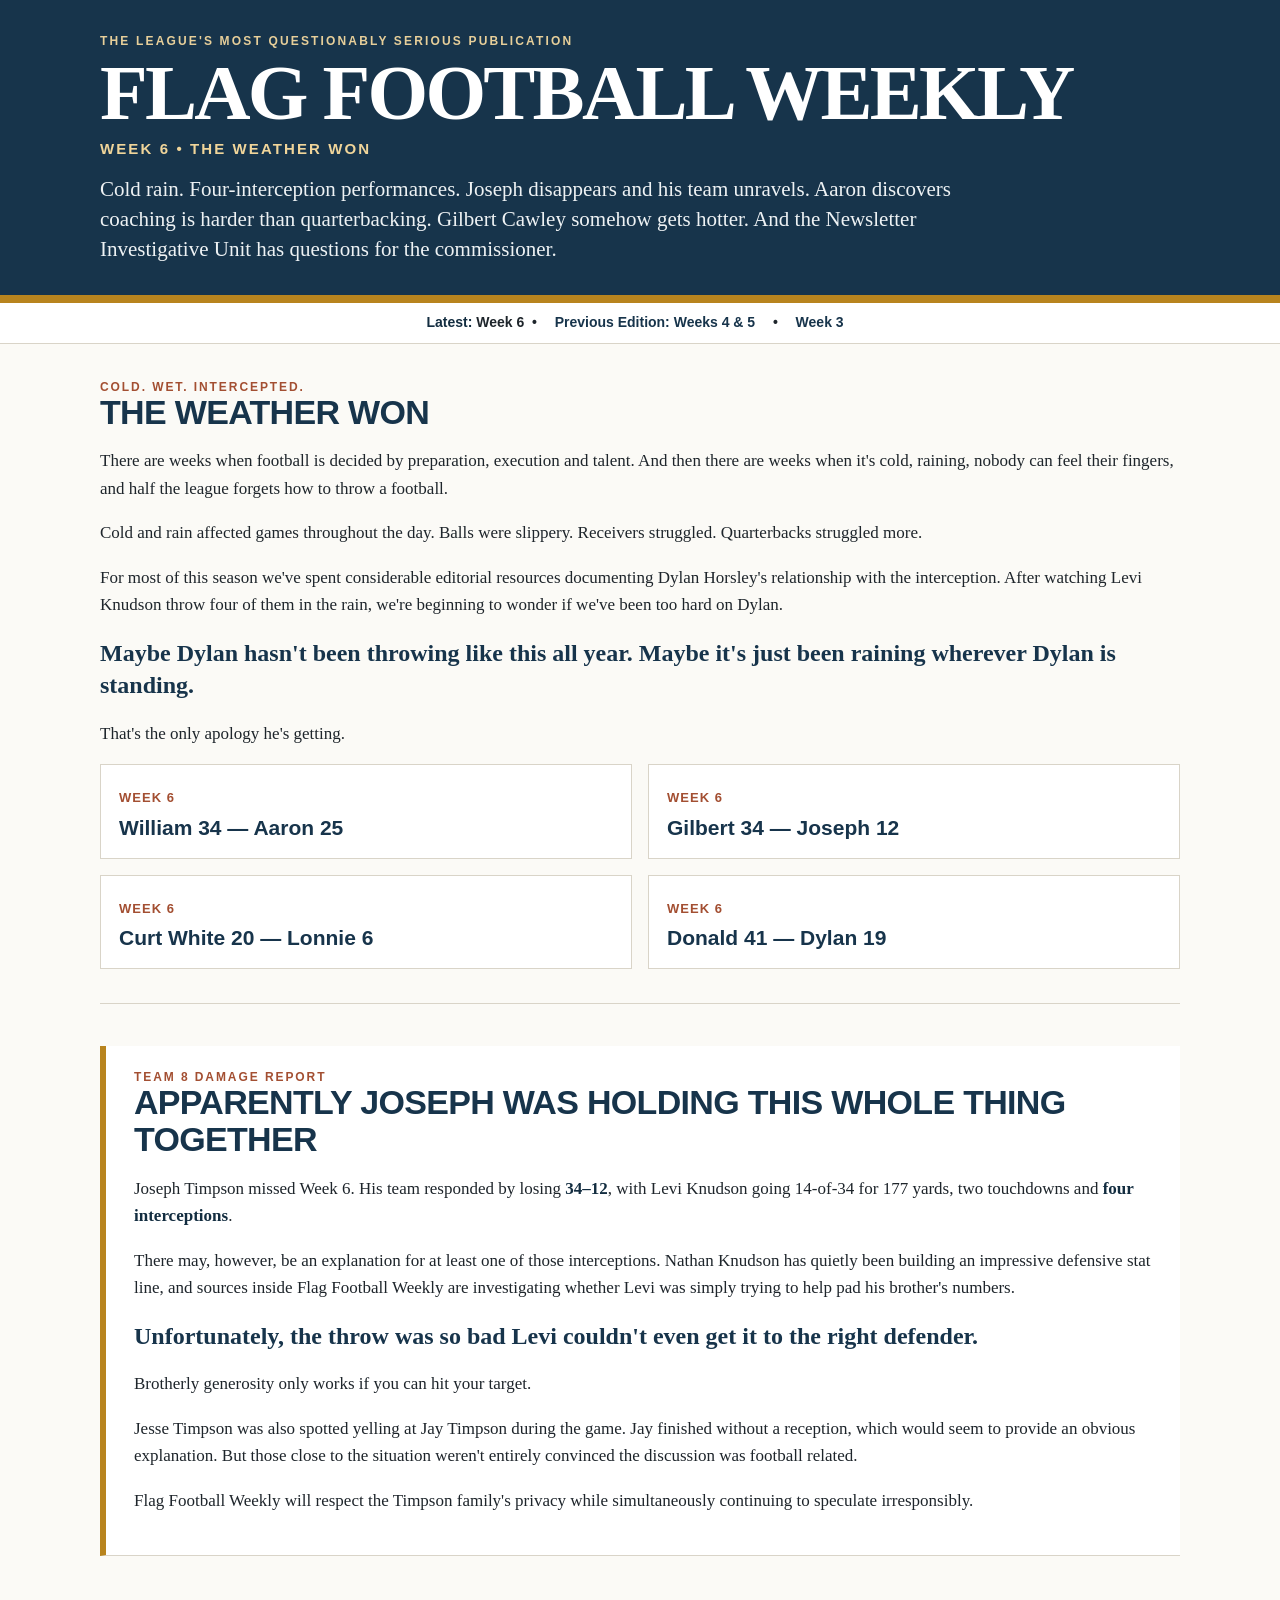
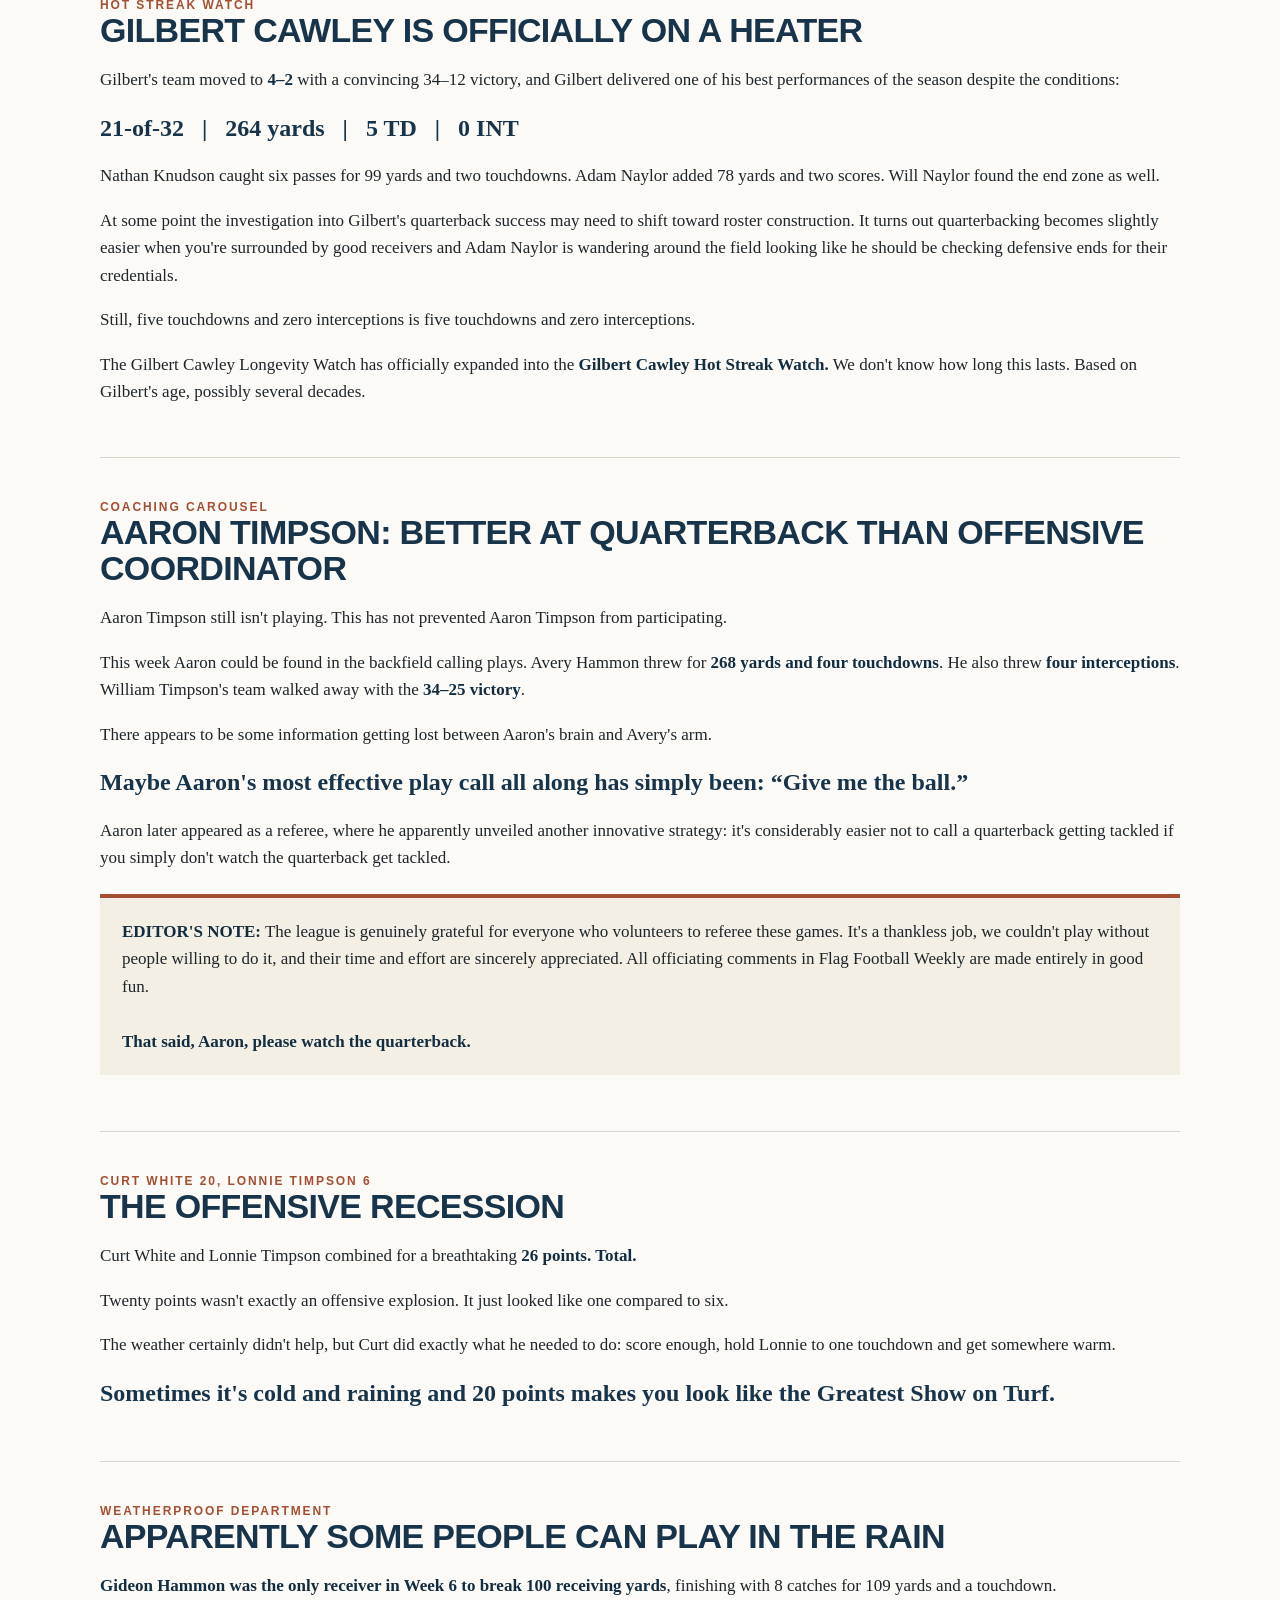
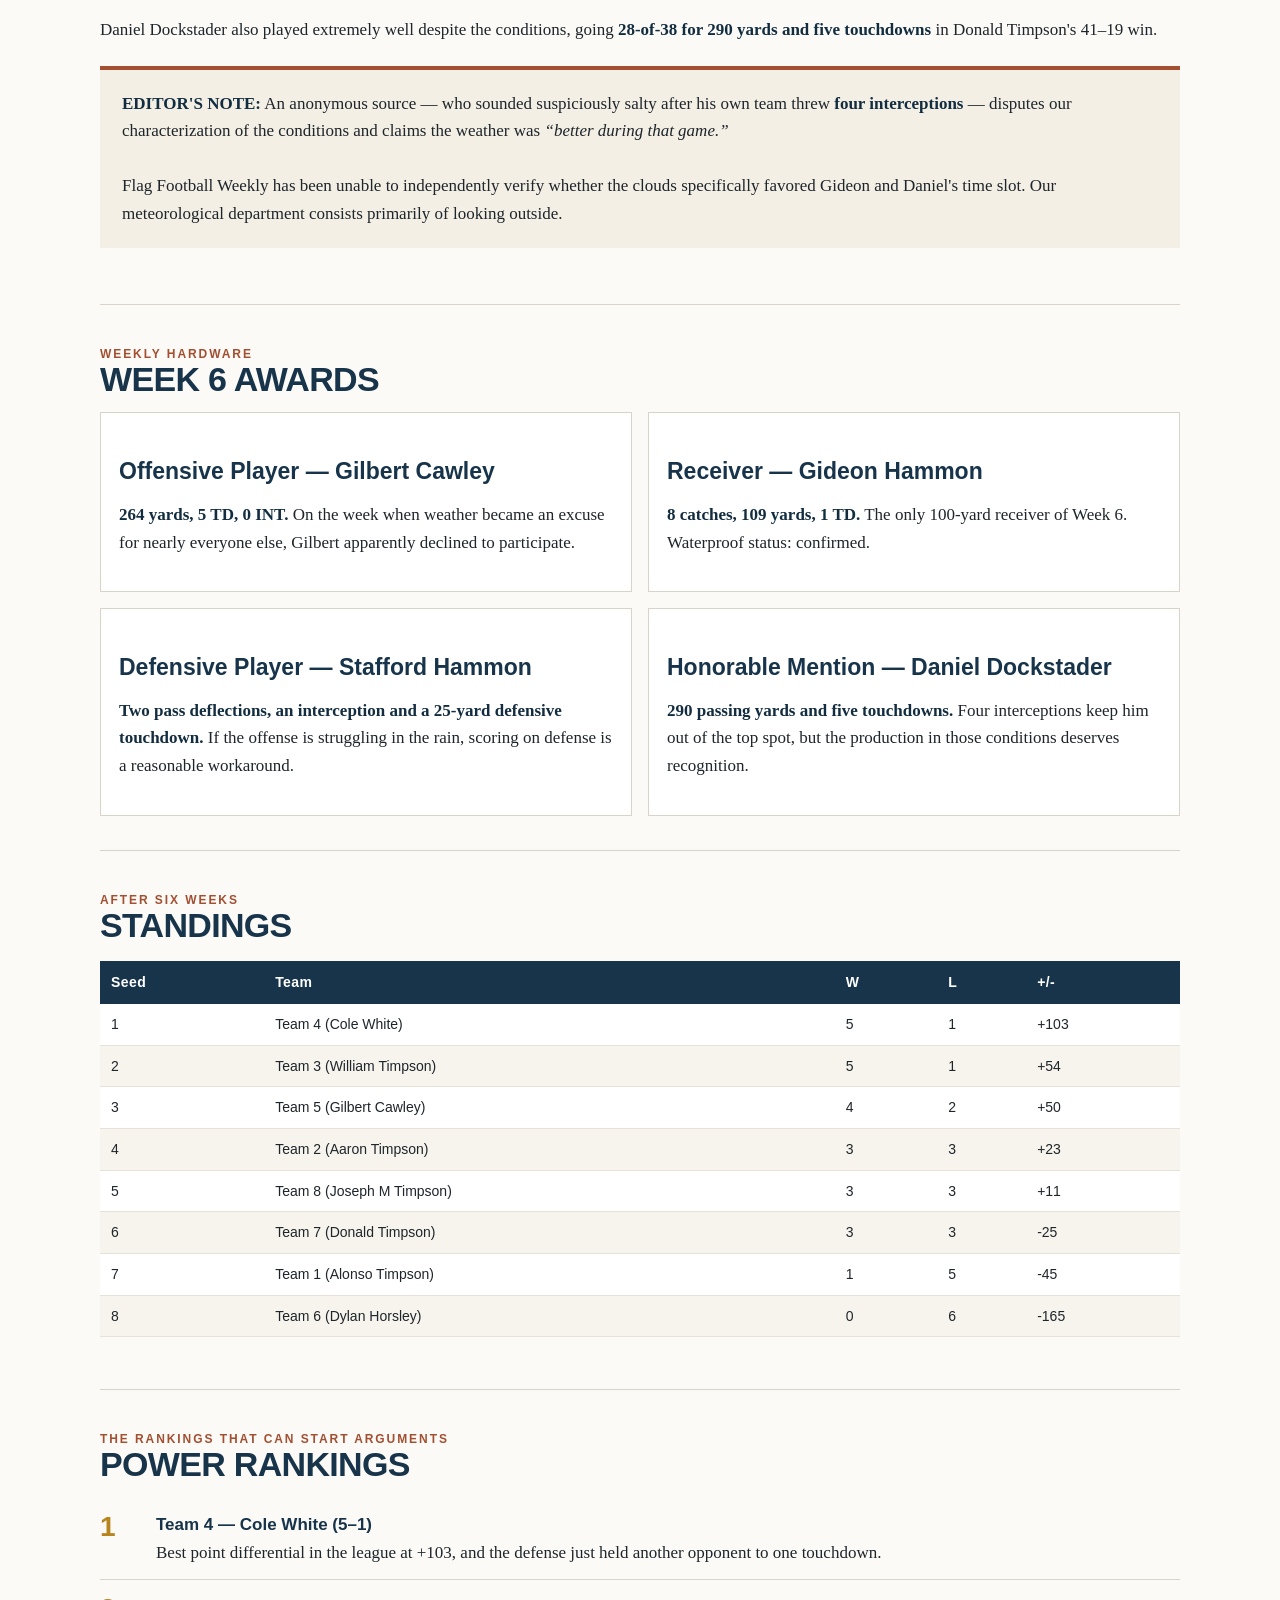
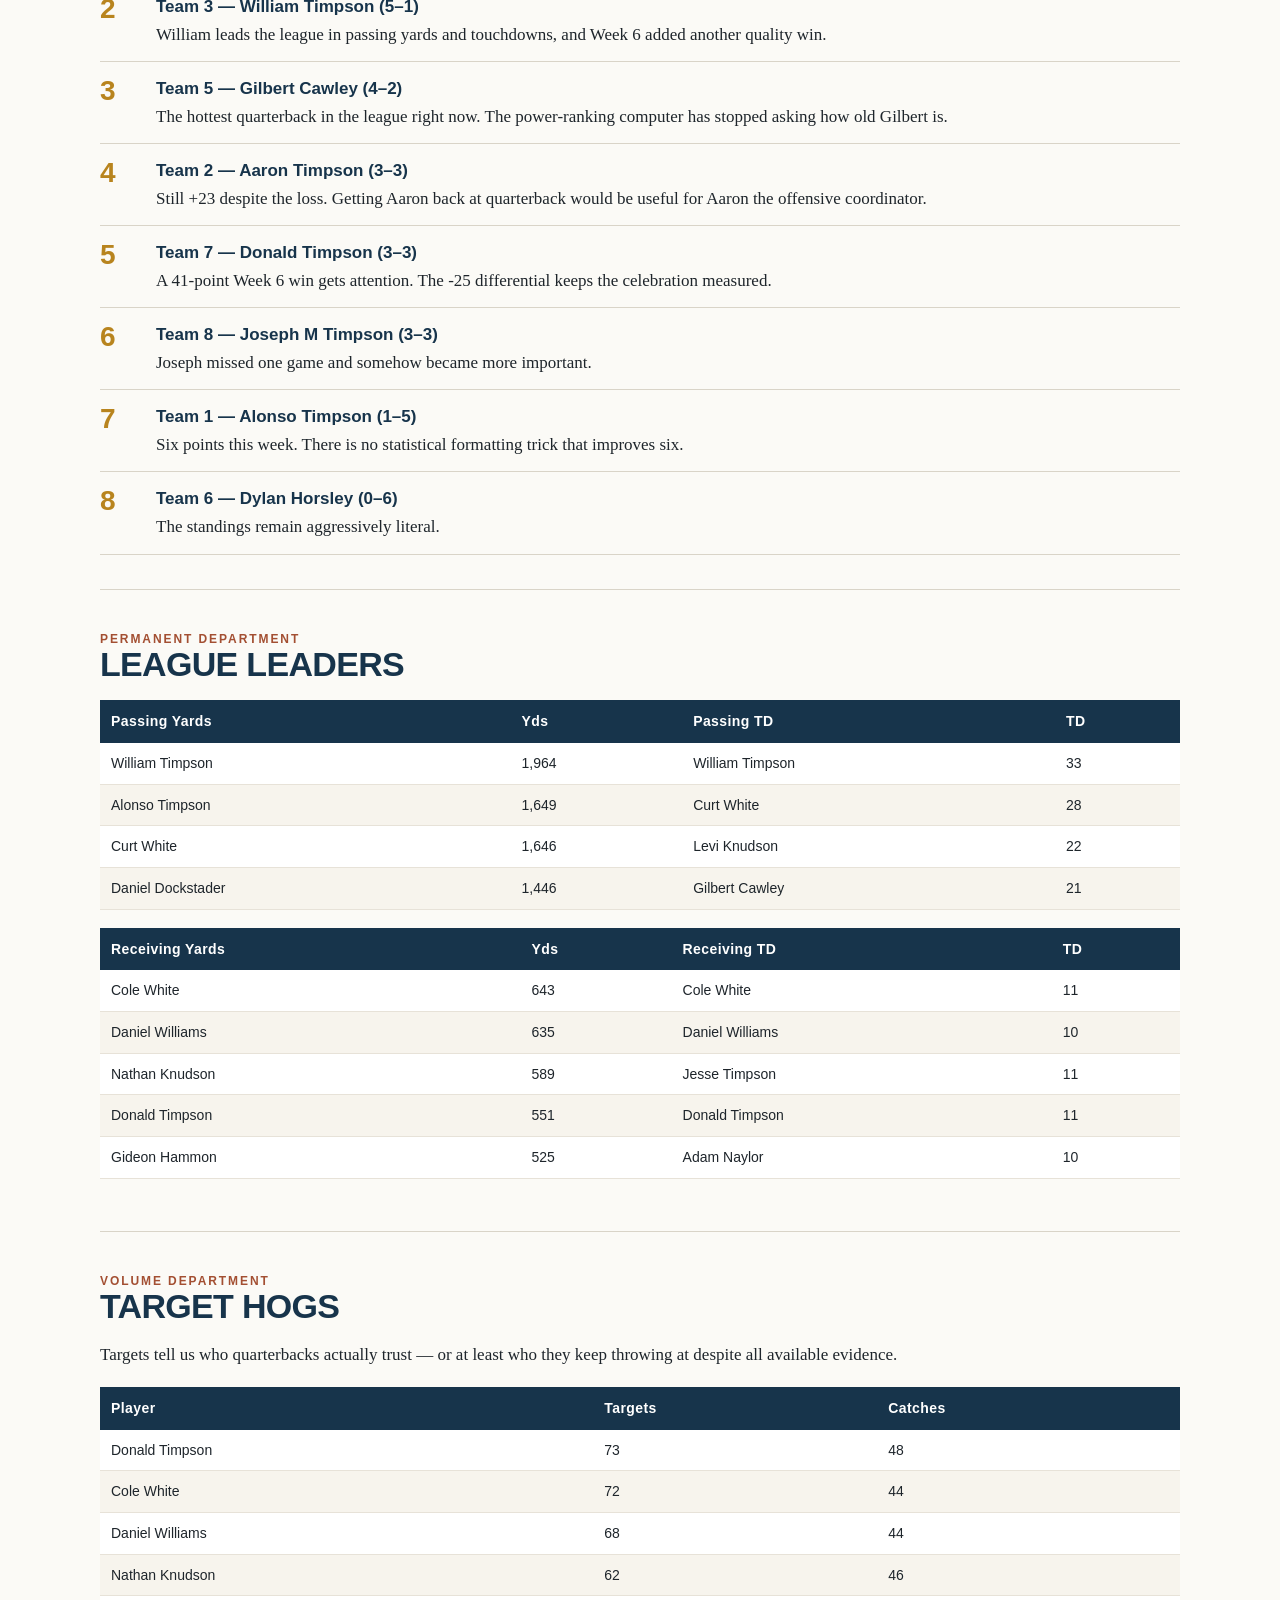
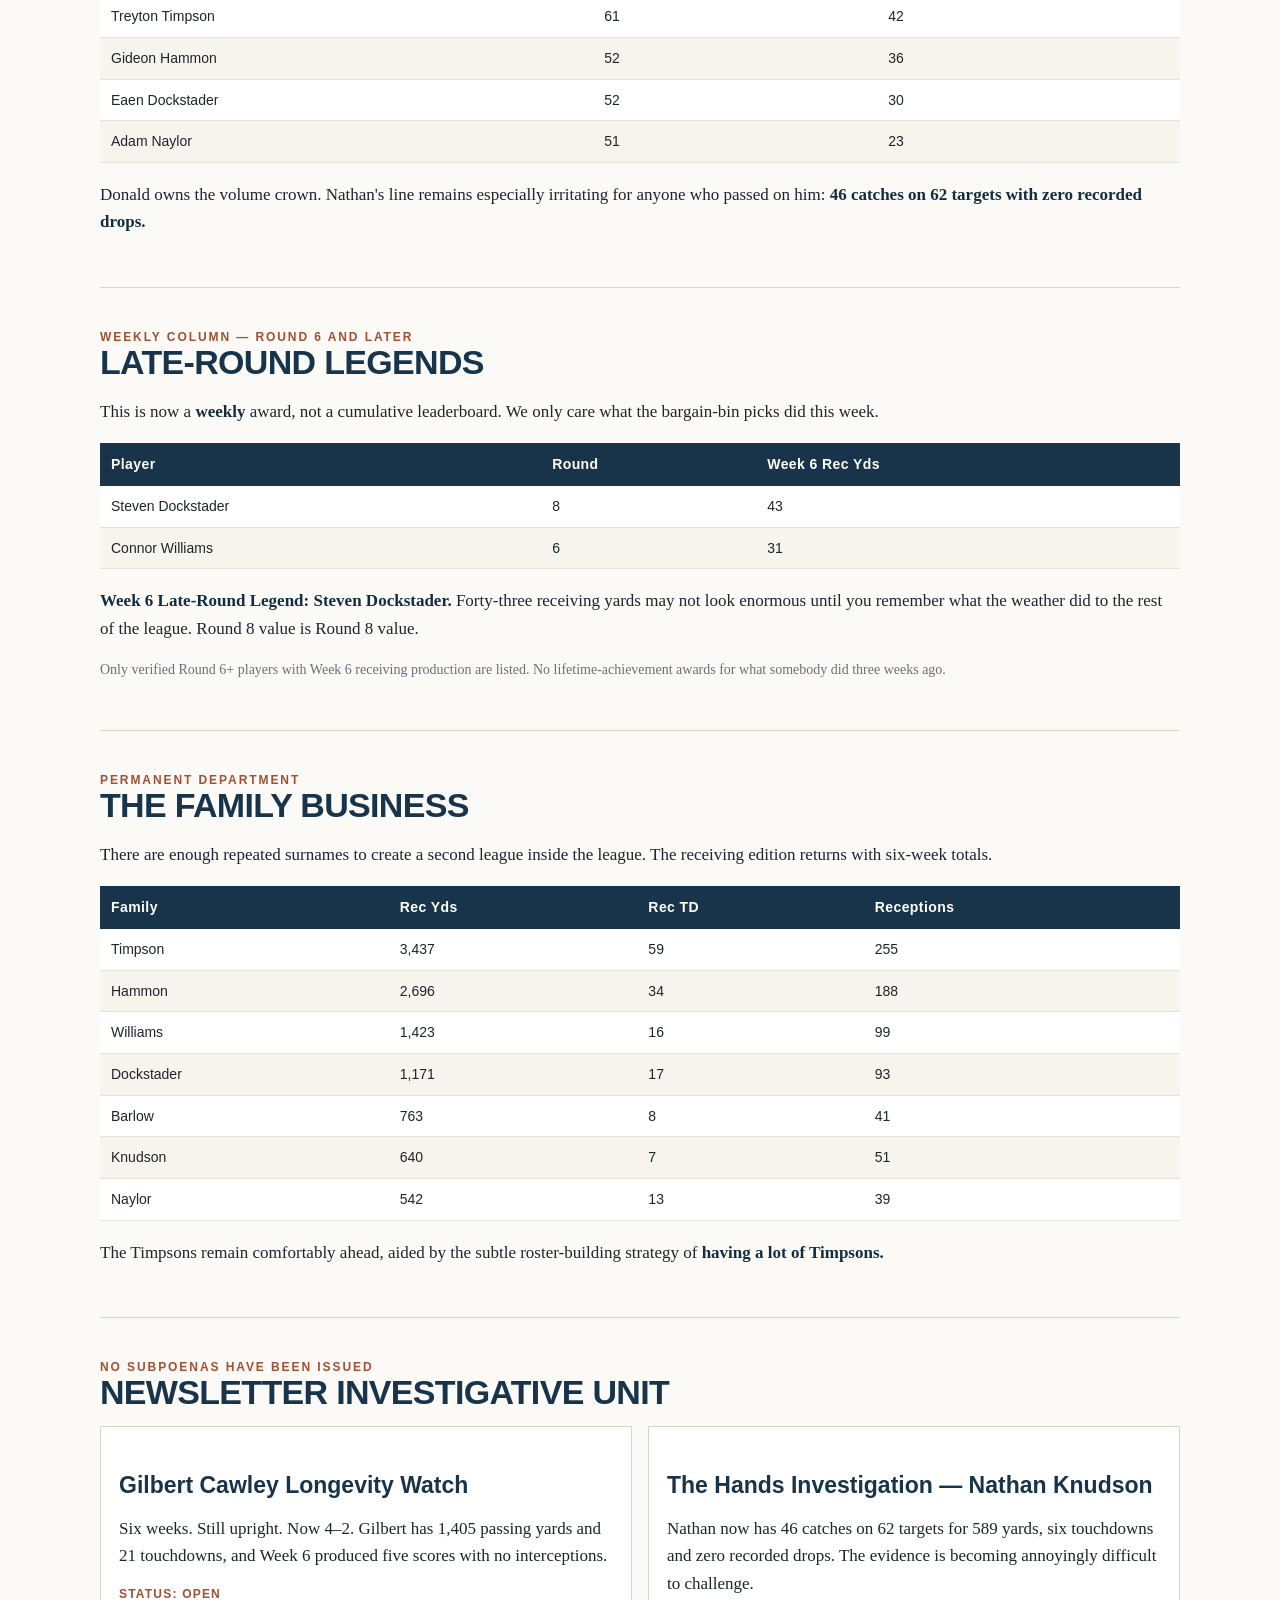
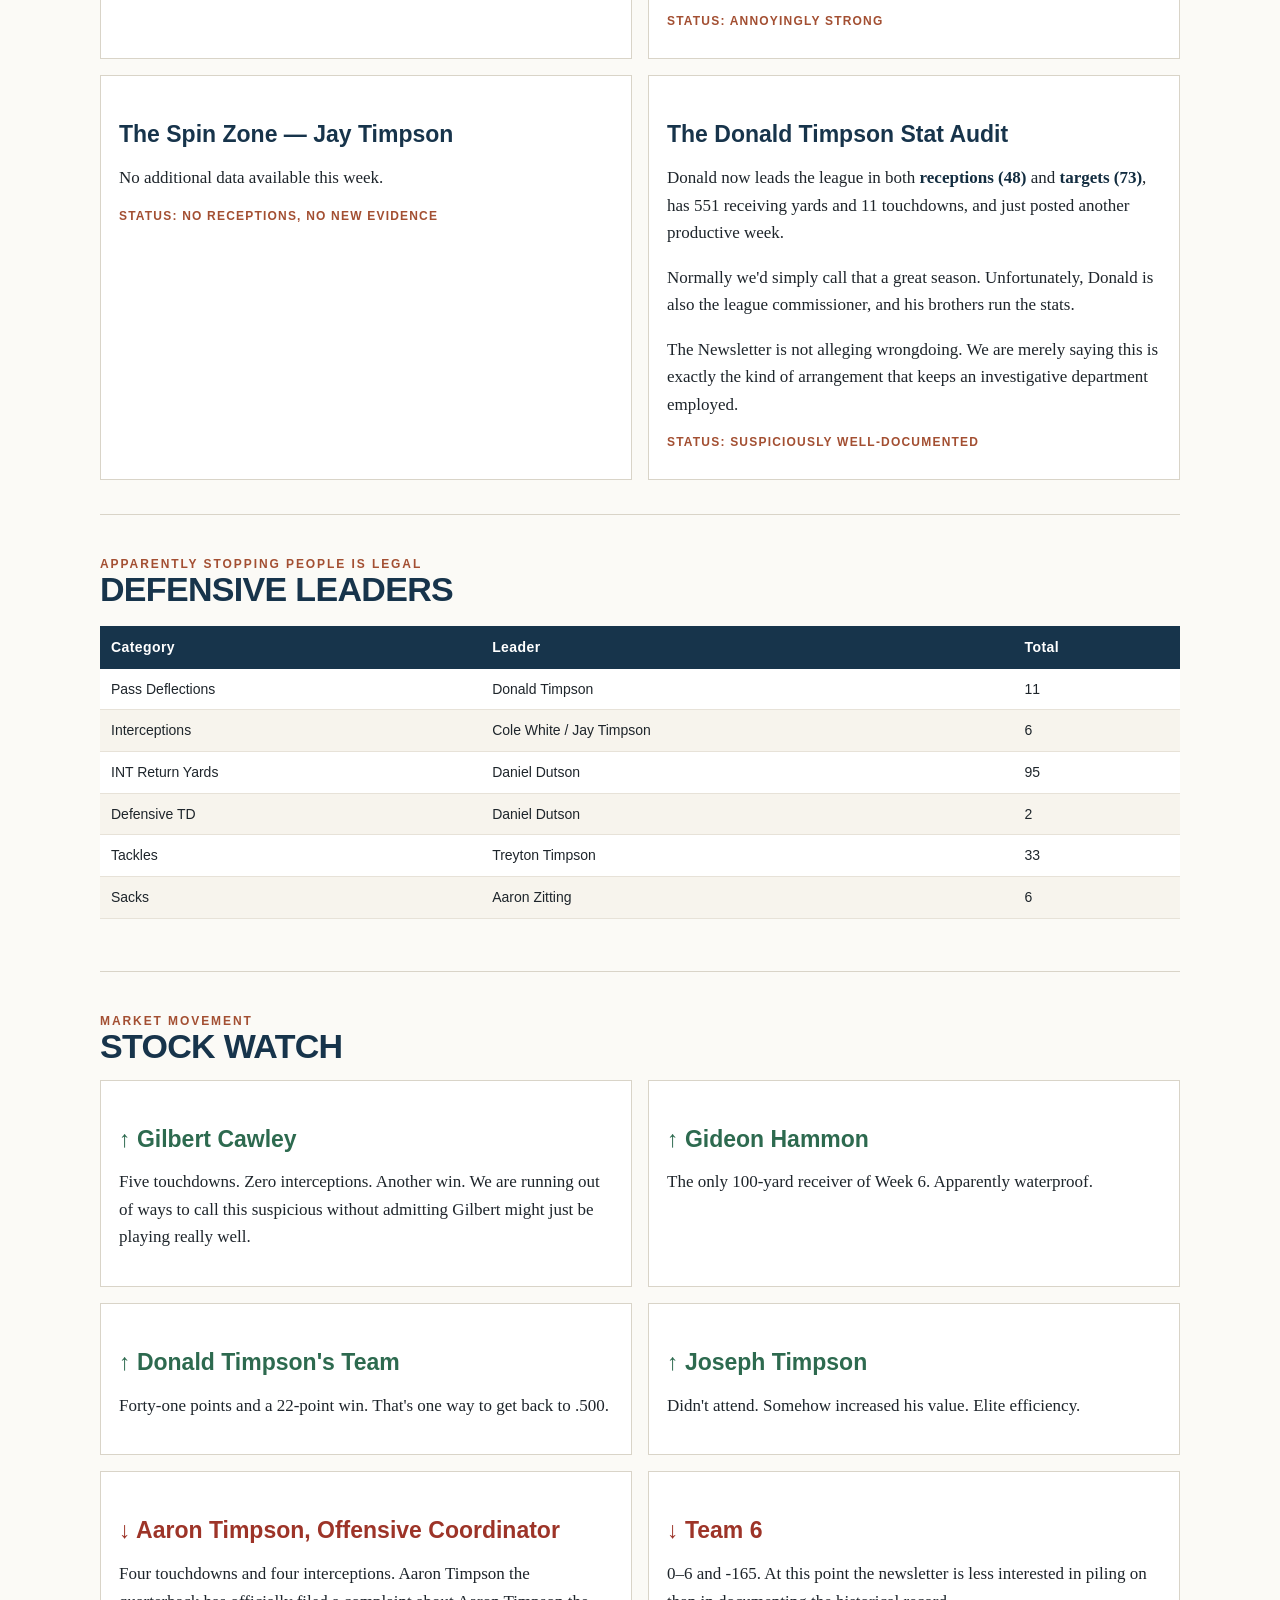
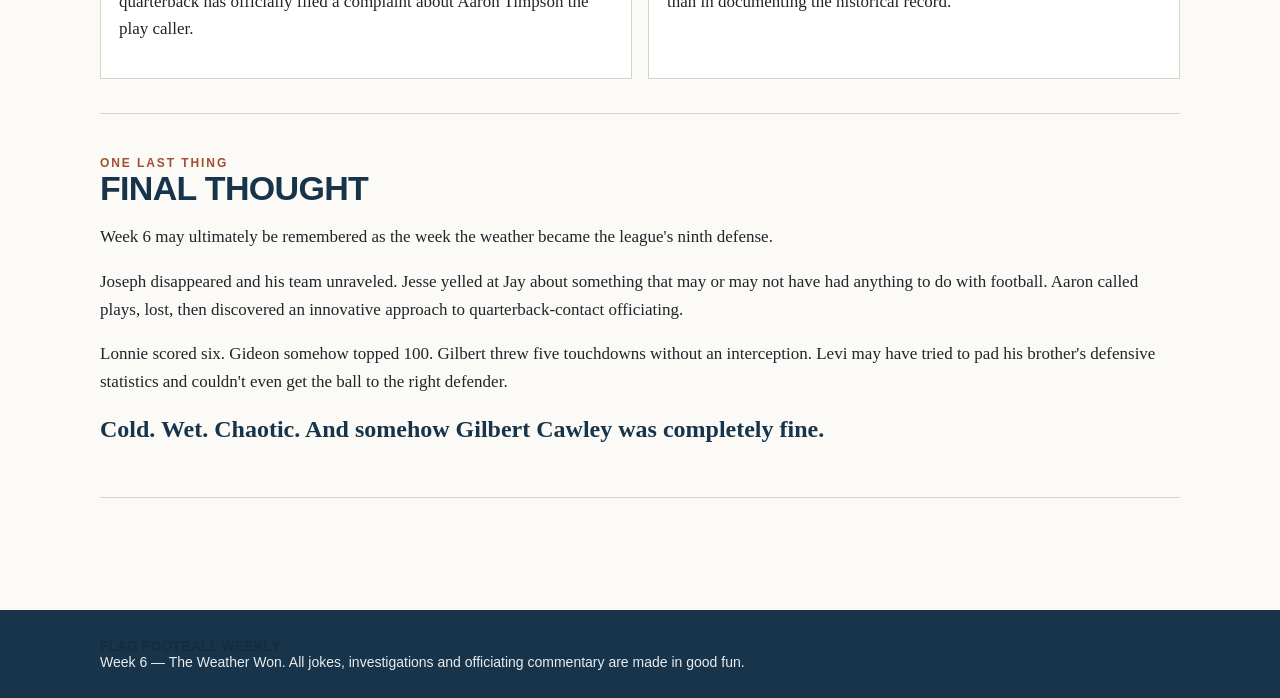
==== commit c9bb9ae9: "release new edition" ====
--- a/index.html
+++ b/index.html
@@ -2,56 +2,258 @@
 <html lang="en">
 <head>
 <meta charset="utf-8">
-<meta name="viewport" content="width=device-width, initial-scale=1">
-<title>Flag Football Weekly — Weeks 4 &amp; 5 | Doubleheader Edition</title>
-<meta name="description" content="The Weeks 4 &amp; 5 Doubleheader Edition of Flag Football Weekly: standings chaos, the UNC Bowl, anonymous-player investigations, injuries, late-round legends and five-week league leaders.">
+<meta name="viewport" content="width=device-width,initial-scale=1">
+<title>Flag Football Weekly — Week 6 | The Weather Won</title>
+<meta name="description" content="Flag Football Weekly Week 6: cold rain, Gilbert Cawley's heater, Joseph's absence, the Offensive Recession, weekly late-round legends, investigations and league leaders.">
 <link rel="canonical" href="https://cpff.online/">
 <meta name="theme-color" content="#17344b">
 <link rel="icon" href="/favicon.png" type="image/png" sizes="32x32">
 <link rel="apple-touch-icon" href="/apple-touch-icon.png">
 <meta property="og:type" content="article">
 <meta property="og:site_name" content="Flag Football Weekly">
-<meta property="og:title" content="Flag Football Weekly — Weeks 4 &amp; 5">
-<meta property="og:description" content="The Doubleheader Edition: two undefeated teams fell, Gilbert finally got sacked, and the medical department got busy.">
+<meta property="og:title" content="Flag Football Weekly — Week 6">
+<meta property="og:description" content="The Weather Won: cold rain, four-interception games, Gilbert's heater and the league's most questionable investigations.">
 <meta property="og:url" content="https://cpff.online/">
 <meta property="og:image" content="https://cpff.online/og.png">
 <meta property="og:image:type" content="image/png">
 <meta property="og:image:width" content="1200">
 <meta property="og:image:height" content="630">
-<meta property="og:image:alt" content="Flag Football Weekly, Weeks 4 and 5, the Doubleheader Edition. Cole White is 4–1. Joseph's team scored 103 points. Gilbert Cawley finally got sacked.">
+<meta property="og:image:alt" content="Flag Football Weekly, Week 6, The Weather Won. Cole White is 5–1. Gilbert Cawley threw five touchdowns and no interceptions. Joseph's team lost 34–12.">
 <meta name="twitter:card" content="summary_large_image">
-<meta name="twitter:title" content="Flag Football Weekly — Weeks 4 &amp; 5">
-<meta name="twitter:description" content="The Doubleheader Edition: two undefeated teams fell, Gilbert finally got sacked, and the medical department got busy.">
+<meta name="twitter:title" content="Flag Football Weekly — Week 6">
+<meta name="twitter:description" content="The Weather Won: cold rain, four-interception games, Gilbert's heater and the league's most questionable investigations.">
 <meta name="twitter:image" content="https://cpff.online/og.png">
-<meta name="twitter:image:alt" content="Flag Football Weekly, Weeks 4 and 5, the Doubleheader Edition. Cole White is 4–1. Joseph's team scored 103 points. Gilbert Cawley finally got sacked.">
+<meta name="twitter:image:alt" content="Flag Football Weekly, Week 6, The Weather Won. Cole White is 5–1. Gilbert Cawley threw five touchdowns and no interceptions. Joseph's team lost 34–12.">
 <link rel="stylesheet" href="/styles.css">
 <script data-goatcounter="https://cpff.goatcounter.com/count"
         async src="//gc.zgo.at/count.js"></script>
 </head>
 <body>
-<header class="masthead"><div class="wrap"><div class="kicker">THE LEAGUE'S MOST QUESTIONABLY SERIOUS PUBLICATION</div><h1>FLAG FOOTBALL WEEKLY</h1><div class="edition">WEEKS 4 & 5 &bull; THE DOUBLEHEADER EDITION</div><p class="deck">Two games in one day. Two undefeated teams finally went down. The league discovered Gilbert Cawley can, in fact, be sacked. Anonymous players may have been unmasked. The medical department is suddenly overwhelmed. And somewhere, Gideon Hammon is refusing to answer questions about his ankles.</p></div></header><nav class="edition-nav"><div class="wrap"><strong>Latest:</strong> Weeks 4 &amp; 5 &nbsp;•&nbsp; <a href="/week-3/">Previous Edition: Week 3</a></div></nav>
+<header class="masthead"><div class="wrap">
+<div class="kicker">THE LEAGUE'S MOST QUESTIONABLY SERIOUS PUBLICATION</div>
+<h1>FLAG FOOTBALL WEEKLY</h1>
+<div class="edition">WEEK 6 &bull; THE WEATHER WON</div>
+<p class="deck">Cold rain. Four-interception performances. Joseph disappears and his team unravels. Aaron discovers coaching is harder than quarterbacking. Gilbert Cawley somehow gets hotter. And the Newsletter Investigative Unit has questions for the commissioner.</p>
+</div></header>
+
+<nav class="edition-nav"><div class="wrap"><strong>Latest:</strong> Week 6 &nbsp;•&nbsp; <a href="/weeks-4-5/">Previous Edition: Weeks 4 &amp; 5</a> &nbsp;•&nbsp; <a href="/week-3/">Week 3</a></div></nav>
+
 <main class="wrap">
-<section><div class="eyebrow">Saturday's damage report</div><h2>The Doubleheader Changed Everything</h2><p>Three weeks into the season, Aaron Timpson and William Timpson were both 3-0. Forty-eight football hours later, neither was undefeated.</p><p>The biggest beneficiary was <strong>Cole White's Team 4</strong>, which demolished Dylan Horsley's team <strong>47-6</strong>, then handed Aaron his second consecutive loss, <strong>33-21</strong>. Team 4 scored 80 points while allowing just 27 and now sits atop the standings at <strong>4-1 with a league-best +89 point differential</strong>.</p><p>William also emerged 4-1, although his route was considerably less peaceful. Team 3 lost a 53-44 shootout to Joseph's team before escaping Alonso 44-39 in Week 5.</p><p>Meanwhile, Joseph's Team 8 quietly had the weekend everyone else should be afraid of: <strong>103 points in two games.</strong></p>
-<div class="scoregrid"><div class="score"><b>Week 4</b><div class="result">Alonso 36 - Donald 27</div></div><div class="score"><b>Week 4</b><div class="result">Joseph 53 - William 44</div></div><div class="score"><b>Week 4</b><div class="result">Cole 47 - Dylan 6</div></div><div class="score"><b>Week 4 - UNC Bowl</b><div class="result">Gilbert 34 - Aaron 25</div></div><div class="score"><b>Week 5</b><div class="result">Donald 26 - Gilbert 21</div></div><div class="score"><b>Week 5</b><div class="result">Joseph 50 - Dylan 19</div></div><div class="score"><b>Week 5</b><div class="result">Cole 33 - Aaron 21</div></div><div class="score"><b>Week 5</b><div class="result">William 44 - Alonso 39</div></div></div>
-<h3>Standings After Week 5</h3><div class="table-wrap"><table><thead><tr><th>RK</th><th>Captain</th><th>Record</th><th>+/-</th></tr></thead><tbody><tr><td>1</td><td>Cole White</td><td>4-1</td><td>+89</td></tr><tr><td>2</td><td>William Timpson</td><td>4-1</td><td>+45</td></tr><tr><td>3</td><td>Joseph M. Timpson</td><td>3-2</td><td>+33</td></tr><tr><td>4</td><td>Aaron Timpson</td><td>3-2</td><td>+32</td></tr><tr><td>5</td><td>Gilbert Cawley</td><td>3-2</td><td>+28</td></tr><tr><td>6</td><td>Donald Timpson</td><td>2-3</td><td>-47</td></tr><tr><td>7</td><td>Alonso Timpson</td><td>1-4</td><td>-31</td></tr><tr><td>8</td><td>Dylan Horsley</td><td>0-5</td><td>-143</td></tr></tbody></table></div></section>
-<section class="feature"><div class="eyebrow">Main Event</div><h2>The UNC Bowl</h2><p>The schedule finally gave us the matchup everyone had been waiting for: <strong>Aaron Timpson vs. Gilbert Cawley.</strong> The two oldest quarterbacks in the league. A combined age that the Newsletter has been advised by counsel not to publish.</p><p>This was the <strong>UNC Bowl</strong>.</p><p>There was, however, a complication. Shortly before kickoff, Aaron was reportedly seen taking a hit to the ribs. When the game began, it was Avery Hammon - not Aaron - handling the primary quarterback duties for Team 2.</p><p>Avery finished <strong>19-of-32 for 223 yards, four touchdowns and two interceptions</strong>. Gilbert went <strong>21-of-34 for 268 yards, four touchdowns and one interception</strong> and walked away with the <strong>34-25 victory</strong>.</p><p>So Gilbert won the inaugural UNC Bowl. But this newspaper is not yet prepared to close the investigation. Did Gilbert finally defeat his fellow elder statesman fair and square? Or did Aaron's rib cage alter the course of league history?</p><p class="quote">We report. You decide.</p><h3>Father Time Finally Gets Home</h3><p>Through three weeks, our investigation had found <strong>zero recorded sacks against Gilbert's team</strong>. Then came the UNC Bowl: <strong>four sacks</strong>, all recorded by Aaron Zitting, who now leads the league with six.</p><p>Gilbert also attempted four rushes for <strong>-14 yards</strong>. After three weeks of trying, Father Time finally got into the backfield. Apparently he was wearing Aaron Zitting's jersey.</p><p><strong>And Gilbert still won.</strong></p></section>
-<section><div class="eyebrow">Anonymous sources</div><h2>Who Was "Sub Joseph"?</h2><p>An anonymous source alleges that the quarterback previously identified only as <strong>"Sub Joseph" was Gilbert Cawley</strong>.</p><p>The Week 2 game sheet gives us a much cleaner fingerprint. In <strong>Week 2 only</strong>, Sub Joseph went <strong>22-of-32 (68.8%) for 320 yards, six touchdowns, zero interceptions and a 140.6 passer rating</strong>. Those are the only Sub Joseph statistics this newspaper is attributing to Gilbert.</p><p>Week 1 also contains a separate Sub Joseph line - <strong>22-of-40 for 312 yards, three touchdowns and one interception</strong> - but our source has <strong>not</strong> identified that Week 1 substitute as Gilbert, so those numbers stay out of his file.</p><p>If the source is correct and Gilbert was under center for Joseph in Week 2, perhaps the obvious conclusion isn't simply that Gilbert played great.</p><div class="callout"><strong>Maybe Joseph's receivers are really, really good.</strong></div><h3>The QB Controversy Has Filed an Appeal</h3><p>Our Week 3 edition compared the <strong>combined Sub Joseph ledger's 123.4 passer rating</strong> with Levi Knudson's 71.9. We now know that alias covered at least two appearances, and our source identifies <strong>only the Week 2 appearance</strong> as Gilbert. Editorial correction: the comparison was statistically convenient and journalistically reckless.</p><p>Levi appears to have read the paper anyway.</p><div class="cards"><div class="card"><strong>Week 4</strong><br>23-of-36<br>389 yards<br>8 TD</div><div class="card"><strong>Week 5</strong><br>26-of-35<br>425 yards<br>8 TD, 0 INT</div></div><p>That's <strong>814 passing yards, 16 touchdowns and one interception</strong> across the doubleheader. Joseph's team scored 53 points, then 50. Levi's season line now sits at <strong>1,075 yards, 20 touchdowns, four interceptions and a 118.2 passer rating</strong>.</p><p><strong>The quarterback controversy is currently experiencing technical difficulties.</strong></p><h3>Another Anonymous Tip</h3><p>A second source alleges that <strong>Caleb Barlow was "Sub William" in Week 2.</strong> Again: alleges.</p><p>The <strong>Week 2 sheet only</strong> gives Sub William <strong>8 catches on 11 targets for 99 yards and three touchdowns</strong>, with one drop. On defense, that player recorded <strong>7 tackles and a pass defended</strong>. Those are the only Sub William numbers this newspaper is attributing to Caleb.</p><p>Week 1 also contains a separate Sub William line — <strong>7 catches for 47 yards and three touchdowns, plus 7 tackles and two pass deflections</strong> — but that player's identity is unknown. Apparently <strong>Sub William is also a job title.</strong></p><p>We have requested comment from the position of Sub William.</p></section>
-<section><div class="eyebrow">Corrections Department</div><h2>Caleb Barlow: We Misplaced 13 Inches</h2><p>Last issue, Flag Football Weekly reported that Caleb Barlow stood <strong>6'2" with a 24-inch vertical</strong>.</p><p>We have since learned that Caleb is actually <strong>6'1" with a 37-inch vertical</strong>.</p><p>So we overestimated his height by one inch while underestimating his vertical by <strong>thirteen inches</strong>. This is among the more impressive measurement errors in the history of sports journalism.</p><p>Fortunately, his production has started cooperating. Caleb followed his Week 3 breakout with <strong>four catches for 64 yards and a touchdown</strong> in Week 4, then added <strong>six catches for 94 yards and three touchdowns</strong> in Week 5.</p><p>Through five weeks: <strong>18 catches, 317 yards and five touchdowns.</strong></p><p>Unfortunately, Team 6 is now 0-5. Caleb can apparently jump 37 inches. <strong>The standings remain just out of reach.</strong></p></section>
-<section><div class="eyebrow">Injury desk</div><h2>The Medical Report</h2><div class="medical"><h3>Aaron Timpson - Ribs</h3><p>Aaron was seen taking a shot to the ribs shortly before the UNC Bowl. He subsequently did not serve as Team 2's primary passer against Gilbert.</p><p>We have no medical evidence establishing that the two events are related. Naturally, we have placed them directly beside each other and allowed readers to draw conclusions.</p><p class="status">STATUS: MONITORING</p><h3>Daniel Williams - Back</h3><p>First-round pick <strong>Daniel Williams entered the doubleheader questionable with a lingering back issue.</strong> The obvious question: did it slow him down?</p><p>Daniel caught <strong>10 passes for 125 yards and three touchdowns</strong> in the UNC Bowl, then added another <strong>five catches for 54 yards</strong> in Week 5. Doubleheader total: <strong>15 catches, 179 yards, three touchdowns.</strong></p><p>If that's Daniel Williams playing hurt, opposing defenses may want to monitor his recovery more closely than he does.</p><h3>Bruce Hammon - Shoulder</h3><p>Bruce Hammon reportedly suffered a <strong>dislocated shoulder</strong>, and the league is currently awaiting an injury update.</p><p>Before exiting, however, Bruce left us with one final contribution: <strong>Lonnie ended his game by throwing a touchdown pass to Bruce as Bruce breezed past Gideon Hammon.</strong></p><h3>Jesse Timpson - Groin</h3><p>Jesse Timpson played through an <strong>injured groin for both games of the doubleheader</strong> and is currently questionable for next week.</p><p>Apparently “injured” is a relative term. Jesse still managed <strong>seven catches for 110 yards and two touchdowns in Week 5 alone.</strong></p><p>If that was Jesse at less than 100%, the Medical Report would prefer not to know what healthy looks like.</p><p class="status">STATUS: QUESTIONABLE</p><h3>Gideon Hammon - Ankles</h3><p>The Medical Report has reached out to Gideon for an update on the current condition of his ankles.</p><p><strong>As of publication, he has not responded.</strong></p><p>We will respect his privacy during what we can only assume is a difficult recovery.</p></div></section>
-<section><div class="eyebrow">Player Highlight</div><h2>Nathan Knudson: Week In, Week Out</h2><p>Nathan Knudson has already received attention in this publication for having perhaps the strongest hands in the league. Five weeks in, the numbers aren't doing much to hurt that reputation:</p><p class="quote">40 receptions. 52 targets. 490 yards. Four touchdowns. Zero drops.</p><p>But the Newsletter would like to highlight something else: <strong>he keeps playing.</strong></p><p>Nathan is the younger brother of the late <strong>Derrick Knudson</strong>, whose playing career developed a reputation for being remarkably injury-prone. Nathan has apparently taken a different approach.</p><p>Against Aaron's team: <strong>12 catches, 138 yards, one touchdown.</strong> Against Donald's: <strong>9 catches, 166 yards.</strong></p><p>That's <strong>21 receptions for 304 yards in one doubleheader</strong>, without a recorded drop.</p><p>No medical tent. No weekly questionable designation. Just another week of Nathan Knudson catching footballs.</p><p>Somewhere, Derrick has to be wondering where this version of the family durability was when he needed it.</p></section>
-<section><h2>The William Timpson Experience</h2><p>William Timpson leads the league in <strong>passing yards (1,722)</strong> and <strong>passing touchdowns (29)</strong>. Those are very good numbers. We now need to discuss the other number.</p><p>Through the first three weeks, William had thrown <strong>17 touchdowns and just one interception</strong>. During the doubleheader: <strong>12 touchdowns and seven interceptions.</strong></p><p>Week 4 brought 278 yards, five touchdowns and three interceptions in the loss to Joseph. Week 5 brought an absurd <strong>494 yards, seven touchdowns and four interceptions</strong> in a 44-39 victory over Alonso.</p><p>William's season remains spectacular. It has simply become considerably more interactive for the defense.</p></section>
-<section><h2>Dylan Interception Watch</h2><p>At some point a recurring feature becomes a public service.</p><p>Dylan Horsley entered the doubleheader with <strong>12 interceptions</strong>. He threw six more in Week 4. Then four more in Week 5.</p><p class="quote">Ten interceptions in one doubleheader. Twenty-two through five games.</p><p>Dylan has now thrown <strong>eight touchdowns and 22 interceptions</strong> this season.</p><p>The Newsletter initially considered Dylan's interception total a statistic. Then a trend. Then a recurring feature. We are currently researching whether it qualifies as its own department.</p></section>
-<section><h2>The Hands Investigation</h2><p>We previously identified Nathan Knudson as possessing some of the league's strongest hands. Five weeks later: <strong>40 catches. Zero drops. Case strengthened.</strong></p><h3>Jay Timpson's Hands Work Perfectly Fine</h3><p>Last issue, Jay Timpson's drops were blamed on years of catching passes from left-handed quarterbacks and the difficult transition to the opposite spin.</p><p>We are pleased to announce a breakthrough. Jay now has <strong>four receiving drops</strong>. He also leads the entire league with <strong>six defensive interceptions</strong>.</p><p>Apparently Jay has no trouble catching footballs. <strong>He just prefers them thrown by the other team.</strong></p><p>Of course, the Newsletter Investigative Unit has identified one potentially important variable: <strong>some of those interceptions may have come from left-handed quarterbacks.</strong> If so, Jay may not have solved his spin problem at all. He may simply have found a way to make sure the left-handed passes are coming from the other team.</p></section>
-<section><h2>The Sack Department</h2><p>Aaron Zitting's UNC Bowl performance deserves more attention: <strong>four sacks in one game</strong>. He now has <strong>six on the season</strong>, twice as many as the next group of defenders at three.</p><p>That means Gilbert survived the league's most productive pass rusher having his best day of the season and still left with the win.</p></section>
-<section><h2>Target Hogs - Five-Week Edition</h2><div class="table-wrap"><table><thead><tr><th>Player</th><th>Targets</th></tr></thead><tbody><tr><td>Cole White</td><td>65</td></tr><tr><td>Donald Timpson</td><td>62</td></tr><tr><td>Daniel Williams</td><td>59</td></tr><tr><td>Nathan Knudson</td><td>52</td></tr><tr><td>Bruce Hammon</td><td>48</td></tr><tr><td>Horatio Williams</td><td>48</td></tr></tbody></table></div><p>Cole has converted those opportunities into <strong>596 yards and 11 touchdowns</strong>, both league-leading marks. Nathan has converted 52 targets into 40 catches without dropping one. Donald has converted 62 targets into 41 catches, 489 yards and eight touchdowns.</p><p>At this point, "target hog" is less an insult than an offensive philosophy.</p></section>
-<section><h2>Gilbert Cawley Longevity Watch</h2><p>Five weeks. Still upright. Mostly.</p><div class="cards"><div class="card"><strong>Passing</strong><br>1,141 yards<br>16 TD<br>9 INT<br>85.4 rating</div><div class="card"><strong>Rushing</strong><br>5 attempts<br>-18 yards<br>-3.6 per carry</div></div><p>The good news is that Gilbert is apparently not wasting precious mileage on unnecessary forward movement.</p><p><strong>Longevity status:</strong> Operational.<br><strong>Mobility status:</strong> Remains under investigation.</p></section>
-<section><h2>Doubleheader Monsters</h2><div class="table-wrap"><table><thead><tr><th>QB</th><th>Yards</th><th>TD</th><th>INT</th></tr></thead><tbody><tr><td>Levi Knudson</td><td>814</td><td>16</td><td>1</td></tr><tr><td>William Timpson</td><td>772</td><td>12</td><td>7</td></tr><tr><td>Alonso Timpson</td><td>686</td><td>11</td><td>2</td></tr><tr><td>Daniel Dockstader</td><td>543</td><td>8</td><td>3</td></tr><tr><td>Curt White</td><td>513</td><td>11</td><td>0</td></tr><tr><td>Gilbert Cawley</td><td>511</td><td>7</td><td>2</td></tr><tr><td>Dylan Horsley</td><td>511</td><td>4</td><td>10</td></tr></tbody></table></div><p>One of those lines is not like the others.</p></section>
-<section><h2>Doubleheader Awards</h2><div class="cards"><div class="card"><div class="eyebrow">Offensive Player</div><h3>Levi Knudson</h3><p>Two games. Two wins. <strong>814 yards, 16 touchdowns, one interception.</strong></p></div><div class="card"><div class="eyebrow">Receiver</div><h3>Donald Timpson</h3><p><strong>22 catches, 251 yards and six touchdowns</strong> in two games. Nathan had more yards. Donald apparently decided touchdowns were more efficient.</p></div><div class="card"><div class="eyebrow">Defensive Player</div><h3>Aaron Zitting</h3><p>Four sacks in the UNC Bowl. Six on the season. Father Time would like royalties.</p></div></div></section>
-<section><h2>Defense Remains Optional</h2><p>Estimated offensive touchdowns allowed through Week 5:</p><div class="table-wrap"><table><thead><tr><th>Team</th><th>TD Allowed</th></tr></thead><tbody><tr><td>Dylan</td><td>29</td></tr><tr><td>Donald</td><td>24</td></tr><tr><td>William</td><td>24</td></tr><tr><td>Alonso</td><td>23</td></tr><tr><td>Joseph</td><td>22</td></tr><tr><td>Gilbert</td><td>15</td></tr><tr><td>Aaron</td><td>14</td></tr><tr><td>Cole</td><td>13</td></tr></tbody></table></div><p class="small">These totals add passing/rushing touchdowns from the Week 4 and Week 5 game sheets to the previously reported Week 1-3 totals; defensive scores are excluded.</p><p>While the rest of the league is attempting to determine whether defense violates league rules, Team 4 has allowed only <strong>13 offensive touchdowns through five games</strong>. Apparently stopping people is permitted.</p></section>
-<section><h2>Five-Week Passing Board</h2><div class="table-wrap"><table><thead><tr><th>QB</th><th>Yards</th><th>TD</th><th>INT</th><th>Rating</th></tr></thead><tbody><tr><td>William Timpson</td><td>1,722</td><td>29</td><td>8</td><td>112.7</td></tr><tr><td>Alonso Timpson</td><td>1,408</td><td>19</td><td>6</td><td>102.8</td></tr><tr><td>Curt White</td><td>1,379</td><td>26</td><td>5</td><td>112.5</td></tr><tr><td>Daniel Dockstader</td><td>1,156</td><td>15</td><td>6</td><td>109.5</td></tr><tr><td>Gilbert Cawley</td><td>1,141</td><td>16</td><td>9</td><td>85.4</td></tr><tr><td>Dylan Horsley</td><td>1,131</td><td>8</td><td>22</td><td>48.1</td></tr><tr><td>Levi Knudson</td><td>1,075</td><td>20</td><td>4</td><td>118.2</td></tr><tr><td>Aaron Timpson</td><td>1,015</td><td>14</td><td>7</td><td>103.6</td></tr></tbody></table></div><p>There are several ways to read this table. The Newsletter has chosen to focus on the fact that Dylan has more interceptions than Levi has touchdowns. By two.</p></section>
-<section><div class="eyebrow">Permanent Department</div><h2>Late-Round Legends — Round 6 and Later</h2><p>The late-round desk is back permanently. These are the verified Round 6+ names from the prior draft review, updated with five-week receiving totals, plus Marion Timpson's late-round breakout.</p><div class="table-wrap"><table><thead><tr><th>Player</th><th>Round</th><th>REC YDS</th><th>REC TD</th></tr></thead><tbody><tr><td>Kendall Hammon</td><td>6</td><td>201</td><td>1</td></tr><tr><td>Connor Williams</td><td>6</td><td>200</td><td>0</td></tr><tr><td>Gabriel Zitting</td><td>7</td><td>153</td><td>3</td></tr><tr><td>Marion Timpson</td><td>Late Round</td><td>148</td><td>6</td></tr><tr><td>Mahonri Barlow</td><td>7</td><td>132</td><td>1</td></tr><tr><td>Steven Dockstader</td><td>8</td><td>120</td><td>1</td></tr><tr><td>Alvin Timpson</td><td>8</td><td>96</td><td>1</td></tr></tbody></table></div><h3>Marion Timpson — The Late-Round Tax Loophole</h3><p>Apparently everyone else was drafting depth while Joseph was quietly purchasing touchdowns at clearance prices. Marion now has <strong>six receiving touchdowns through five weeks</strong>, including <strong>four in Week 5 alone.</strong></p><p class="quote">Six catches. 84 yards. Four touchdowns.</p><p>At some point “late-round value” stops being the correct term and we have to start investigating the rest of the league's scouting departments.</p></section>
-<section><div class="eyebrow">Permanent Department</div><h2>The Family Business</h2><p>There are enough repeated surnames to create a second league inside the league. The receiving edition returns with five-week totals.</p><div class="table-wrap"><table><thead><tr><th>Family</th><th>REC YDS</th><th>REC TD</th><th>Total REC</th><th>&gt;5 REC Players</th><th>REC / Qualifier</th></tr></thead><tbody><tr><td>Timpson</td><td>2,944</td><td>48</td><td>213</td><td>10</td><td>20.4</td></tr><tr><td>Hammon</td><td>2,418</td><td>31</td><td>167</td><td>9</td><td>17.8</td></tr><tr><td>Williams</td><td>1,345</td><td>16</td><td>92</td><td>4</td><td>23.0</td></tr><tr><td>Dockstader</td><td>970</td><td>16</td><td>78</td><td>5</td><td>15.6</td></tr><tr><td>Barlow</td><td>682</td><td>8</td><td>36</td><td>3</td><td>10.3</td></tr><tr><td>Knudson</td><td>541</td><td>5</td><td>45</td><td>1</td><td>40.0</td></tr><tr><td>Naylor</td><td>410</td><td>10</td><td>28</td><td>2</td><td>14.0</td></tr></tbody></table></div><p>The Timpsons remain comfortably ahead in raw volume, aided by the subtle strategy of <strong>having a lot of Timpsons.</strong> The Knudsons have only one player above five receptions, but Nathan's 40 catches give them the runaway receptions-per-qualifier title. The Williams family is now up to 1,345 yards while averaging 23 catches per qualifying receiver.</p></section>
-<section><h2>Stock Watch</h2><div class="cards"><div class="card"><h3 class="up">UP - Cole White's Team</h3><p>Two wins. 80 scored. 27 allowed. A +53 doubleheader differential. First place.</p></div><div class="card"><h3 class="up">UP - Joseph's Team</h3><p>103 points in two games. Levi threw 16 touchdowns. We are beginning to suspect the offensive roster may be good.</p></div><div class="card"><h3 class="up">UP - Nathan Knudson</h3><p>21 catches. 304 yards. Zero drops. Still healthy. Still playing.</p></div><div class="card"><h3 class="up">UP - Donald Timpson</h3><p>22 catches and six touchdowns in two games. Team 7 went 1-1; Donald personally attempted to go 2-0.</p></div><div class="card"><h3 class="down">DOWN - Aaron's Team</h3><p>Entered Saturday 3-0. Left 3-2. There are better ways to spend a doubleheader.</p></div><div class="card"><h3 class="up">UP - Alonso, Somehow</h3><p>686 yards, 11 touchdowns and two interceptions during the doubleheader. His team is 1-4. We checked the math.</p></div></div></section>
-<section><h2>Power Rankings</h2><div class="rank"><div class="ranknum">1</div><div><strong>COLE WHITE - 4-1</strong><br>Two convincing doubleheader wins and a league-best +89 differential.</div></div><div class="rank"><div class="ranknum">2</div><div><strong>WILLIAM TIMPSON - 4-1</strong><br>The turnovers exploded, but so did the offense. Twenty-nine passing touchdowns in five games remains absurd.</div></div><div class="rank"><div class="ranknum">3</div><div><strong>JOSEPH TIMPSON - 3-2</strong><br>Two wins. 103 points. Levi's offense has gone nuclear.</div></div><div class="rank"><div class="ranknum">4</div><div><strong>GILBERT CAWLEY - 3-2</strong><br>Won the UNC Bowl, split the doubleheader and owns the head-to-head win over Aaron.</div></div><div class="rank"><div class="ranknum">5</div><div><strong>AARON TIMPSON - 3-2</strong><br>Entered undefeated and lost twice. Still dangerous, but the doubleheader was brutal.</div></div><div class="rank"><div class="ranknum">6</div><div><strong>DONALD TIMPSON - 2-3</strong><br>Picked up another win while Donald produced one of the best receiving doubleheaders of the season.</div></div><div class="rank"><div class="ranknum">7</div><div><strong>ALONSO TIMPSON - 1-4</strong><br>The record is ugly. The quarterback's doubleheader was not.</div></div><div class="rank"><div class="ranknum">8</div><div><strong>DYLAN HORSLEY - 0-5</strong><br>-143 point differential. At some point the Newsletter runs out of spin.</div></div></section>
-<section class="feature"><div class="eyebrow">From the Editor's Desk</div><h2>The Sample Sizes Are Getting Better</h2><p>The doubleheader was supposed to give us clarity.</p><p>Instead, both undefeated teams lost, Cole took over first place, Joseph's offense scored 103 points, Gilbert finally got sacked, Aaron's ribs entered the news cycle, anonymous sources started identifying substitute players, the Corrections Department misplaced thirteen inches of Caleb Barlow's vertical, and the Medical Report is currently awaiting updates on one shoulder, one back, one rib cage and two allegedly compromised ankles.</p><p>We have five games of data now. That means the excuses are getting worse.</p><p><strong>And the sample sizes are getting better.</strong></p><p><strong>Flag Football Weekly will continue to investigate.</strong></p></section>
-</main><footer class="footer"><div class="wrap">FLAG FOOTBALL WEEKLY &bull; Doubleheader Edition &bull; Statistics from league game sheets and season report. Anonymous reports are presented as allegations, not verified statistical facts.</div></footer></body></html>+
+<section>
+<div class="eyebrow">Cold. Wet. Intercepted.</div>
+<h2>The Weather Won</h2>
+<p>There are weeks when football is decided by preparation, execution and talent. And then there are weeks when it's cold, raining, nobody can feel their fingers, and half the league forgets how to throw a football.</p>
+<p>Cold and rain affected games throughout the day. Balls were slippery. Receivers struggled. Quarterbacks struggled more.</p>
+<p>For most of this season we've spent considerable editorial resources documenting Dylan Horsley's relationship with the interception. After watching Levi Knudson throw four of them in the rain, we're beginning to wonder if we've been too hard on Dylan.</p>
+<p class="quote">Maybe Dylan hasn't been throwing like this all year. Maybe it's just been raining wherever Dylan is standing.</p>
+<p>That's the only apology he's getting.</p>
+<div class="scoregrid">
+  <div class="score"><b>Week 6</b><div class="result">William 34 — Aaron 25</div></div>
+  <div class="score"><b>Week 6</b><div class="result">Gilbert 34 — Joseph 12</div></div>
+  <div class="score"><b>Week 6</b><div class="result">Curt White 20 — Lonnie 6</div></div>
+  <div class="score"><b>Week 6</b><div class="result">Donald 41 — Dylan 19</div></div>
+</div>
+</section>
+
+<section class="feature">
+<div class="eyebrow">Team 8 damage report</div>
+<h2>Apparently Joseph Was Holding This Whole Thing Together</h2>
+<p>Joseph Timpson missed Week 6. His team responded by losing <strong>34–12</strong>, with Levi Knudson going 14-of-34 for 177 yards, two touchdowns and <strong>four interceptions</strong>.</p>
+<p>There may, however, be an explanation for at least one of those interceptions. Nathan Knudson has quietly been building an impressive defensive stat line, and sources inside Flag Football Weekly are investigating whether Levi was simply trying to help pad his brother's numbers.</p>
+<p class="quote">Unfortunately, the throw was so bad Levi couldn't even get it to the right defender.</p>
+<p>Brotherly generosity only works if you can hit your target.</p>
+<p>Jesse Timpson was also spotted yelling at Jay Timpson during the game. Jay finished without a reception, which would seem to provide an obvious explanation. But those close to the situation weren't entirely convinced the discussion was football related.</p>
+<p>Flag Football Weekly will respect the Timpson family's privacy while simultaneously continuing to speculate irresponsibly.</p>
+</section>
+
+<section>
+<div class="eyebrow">Hot streak watch</div>
+<h2>Gilbert Cawley Is Officially on a Heater</h2>
+<p>Gilbert's team moved to <strong>4–2</strong> with a convincing 34–12 victory, and Gilbert delivered one of his best performances of the season despite the conditions:</p>
+<p class="quote">21-of-32 &nbsp; | &nbsp; 264 yards &nbsp; | &nbsp; 5 TD &nbsp; | &nbsp; 0 INT</p>
+<p>Nathan Knudson caught six passes for 99 yards and two touchdowns. Adam Naylor added 78 yards and two scores. Will Naylor found the end zone as well.</p>
+<p>At some point the investigation into Gilbert's quarterback success may need to shift toward roster construction. It turns out quarterbacking becomes slightly easier when you're surrounded by good receivers and Adam Naylor is wandering around the field looking like he should be checking defensive ends for their credentials.</p>
+<p>Still, five touchdowns and zero interceptions is five touchdowns and zero interceptions.</p>
+<p>The Gilbert Cawley Longevity Watch has officially expanded into the <strong>Gilbert Cawley Hot Streak Watch.</strong> We don't know how long this lasts. Based on Gilbert's age, possibly several decades.</p>
+</section>
+
+<section>
+<div class="eyebrow">Coaching carousel</div>
+<h2>Aaron Timpson: Better at Quarterback Than Offensive Coordinator</h2>
+<p>Aaron Timpson still isn't playing. This has not prevented Aaron Timpson from participating.</p>
+<p>This week Aaron could be found in the backfield calling plays. Avery Hammon threw for <strong>268 yards and four touchdowns</strong>. He also threw <strong>four interceptions</strong>. William Timpson's team walked away with the <strong>34–25 victory</strong>.</p>
+<p>There appears to be some information getting lost between Aaron's brain and Avery's arm.</p>
+<p class="quote">Maybe Aaron's most effective play call all along has simply been: “Give me the ball.”</p>
+<p>Aaron later appeared as a referee, where he apparently unveiled another innovative strategy: it's considerably easier not to call a quarterback getting tackled if you simply don't watch the quarterback get tackled.</p>
+<div class="callout"><strong>EDITOR'S NOTE:</strong> The league is genuinely grateful for everyone who volunteers to referee these games. It's a thankless job, we couldn't play without people willing to do it, and their time and effort are sincerely appreciated. All officiating comments in Flag Football Weekly are made entirely in good fun.<br><br><strong>That said, Aaron, please watch the quarterback.</strong></div>
+</section>
+
+<section>
+<div class="eyebrow">Curt White 20, Lonnie Timpson 6</div>
+<h2>The Offensive Recession</h2>
+<p>Curt White and Lonnie Timpson combined for a breathtaking <strong>26 points. Total.</strong></p>
+<p>Twenty points wasn't exactly an offensive explosion. It just looked like one compared to six.</p>
+<p>The weather certainly didn't help, but Curt did exactly what he needed to do: score enough, hold Lonnie to one touchdown and get somewhere warm.</p>
+<p class="quote">Sometimes it's cold and raining and 20 points makes you look like the Greatest Show on Turf.</p>
+</section>
+
+<section>
+<div class="eyebrow">Weatherproof department</div>
+<h2>Apparently Some People Can Play in the Rain</h2>
+<p><strong>Gideon Hammon was the only receiver in Week 6 to break 100 receiving yards</strong>, finishing with 8 catches for 109 yards and a touchdown.</p>
+<p>Daniel Dockstader also played extremely well despite the conditions, going <strong>28-of-38 for 290 yards and five touchdowns</strong> in Donald Timpson's 41–19 win.</p>
+<div class="callout"><strong>EDITOR'S NOTE:</strong> An anonymous source — who sounded suspiciously salty after his own team threw <strong>four interceptions</strong> — disputes our characterization of the conditions and claims the weather was <em>“better during that game.”</em><br><br>Flag Football Weekly has been unable to independently verify whether the clouds specifically favored Gideon and Daniel's time slot. Our meteorological department consists primarily of looking outside.</div>
+</section>
+
+<section>
+<div class="eyebrow">Weekly hardware</div>
+<h2>Week 6 Awards</h2>
+<div class="cards">
+  <article class="card"><h3>Offensive Player — Gilbert Cawley</h3><p><strong>264 yards, 5 TD, 0 INT.</strong> On the week when weather became an excuse for nearly everyone else, Gilbert apparently declined to participate.</p></article>
+  <article class="card"><h3>Receiver — Gideon Hammon</h3><p><strong>8 catches, 109 yards, 1 TD.</strong> The only 100-yard receiver of Week 6. Waterproof status: confirmed.</p></article>
+  <article class="card"><h3>Defensive Player — Stafford Hammon</h3><p><strong>Two pass deflections, an interception and a 25-yard defensive touchdown.</strong> If the offense is struggling in the rain, scoring on defense is a reasonable workaround.</p></article>
+  <article class="card"><h3>Honorable Mention — Daniel Dockstader</h3><p><strong>290 passing yards and five touchdowns.</strong> Four interceptions keep him out of the top spot, but the production in those conditions deserves recognition.</p></article>
+</div>
+</section>
+
+<section>
+<div class="eyebrow">After six weeks</div>
+<h2>Standings</h2>
+<div class="table-wrap"><table><thead><tr><th>Seed</th><th>Team</th><th>W</th><th>L</th><th>+/-</th></tr></thead><tbody>
+<tr><td>1</td><td>Team 4 (Cole White)</td><td>5</td><td>1</td><td>+103</td></tr>
+<tr><td>2</td><td>Team 3 (William Timpson)</td><td>5</td><td>1</td><td>+54</td></tr>
+<tr><td>3</td><td>Team 5 (Gilbert Cawley)</td><td>4</td><td>2</td><td>+50</td></tr>
+<tr><td>4</td><td>Team 2 (Aaron Timpson)</td><td>3</td><td>3</td><td>+23</td></tr>
+<tr><td>5</td><td>Team 8 (Joseph M Timpson)</td><td>3</td><td>3</td><td>+11</td></tr>
+<tr><td>6</td><td>Team 7 (Donald Timpson)</td><td>3</td><td>3</td><td>-25</td></tr>
+<tr><td>7</td><td>Team 1 (Alonso Timpson)</td><td>1</td><td>5</td><td>-45</td></tr>
+<tr><td>8</td><td>Team 6 (Dylan Horsley)</td><td>0</td><td>6</td><td>-165</td></tr>
+</tbody></table></div>
+</section>
+
+<section>
+<div class="eyebrow">The rankings that can start arguments</div>
+<h2>Power Rankings</h2>
+<div class="rank"><div class="ranknum">1</div><div><strong>Team 4 — Cole White (5–1)</strong><br>Best point differential in the league at +103, and the defense just held another opponent to one touchdown.</div></div>
+<div class="rank"><div class="ranknum">2</div><div><strong>Team 3 — William Timpson (5–1)</strong><br>William leads the league in passing yards and touchdowns, and Week 6 added another quality win.</div></div>
+<div class="rank"><div class="ranknum">3</div><div><strong>Team 5 — Gilbert Cawley (4–2)</strong><br>The hottest quarterback in the league right now. The power-ranking computer has stopped asking how old Gilbert is.</div></div>
+<div class="rank"><div class="ranknum">4</div><div><strong>Team 2 — Aaron Timpson (3–3)</strong><br>Still +23 despite the loss. Getting Aaron back at quarterback would be useful for Aaron the offensive coordinator.</div></div>
+<div class="rank"><div class="ranknum">5</div><div><strong>Team 7 — Donald Timpson (3–3)</strong><br>A 41-point Week 6 win gets attention. The -25 differential keeps the celebration measured.</div></div>
+<div class="rank"><div class="ranknum">6</div><div><strong>Team 8 — Joseph M Timpson (3–3)</strong><br>Joseph missed one game and somehow became more important.</div></div>
+<div class="rank"><div class="ranknum">7</div><div><strong>Team 1 — Alonso Timpson (1–5)</strong><br>Six points this week. There is no statistical formatting trick that improves six.</div></div>
+<div class="rank"><div class="ranknum">8</div><div><strong>Team 6 — Dylan Horsley (0–6)</strong><br>The standings remain aggressively literal.</div></div>
+</section>
+
+<section>
+<div class="eyebrow">Permanent department</div>
+<h2>League Leaders</h2>
+<div class="table-wrap"><table><thead><tr><th>Passing Yards</th><th>Yds</th><th>Passing TD</th><th>TD</th></tr></thead><tbody>
+<tr><td>William Timpson</td><td>1,964</td><td>William Timpson</td><td>33</td></tr>
+<tr><td>Alonso Timpson</td><td>1,649</td><td>Curt White</td><td>28</td></tr>
+<tr><td>Curt White</td><td>1,646</td><td>Levi Knudson</td><td>22</td></tr>
+<tr><td>Daniel Dockstader</td><td>1,446</td><td>Gilbert Cawley</td><td>21</td></tr>
+</tbody></table></div>
+<div class="table-wrap"><table><thead><tr><th>Receiving Yards</th><th>Yds</th><th>Receiving TD</th><th>TD</th></tr></thead><tbody>
+<tr><td>Cole White</td><td>643</td><td>Cole White</td><td>11</td></tr>
+<tr><td>Daniel Williams</td><td>635</td><td>Daniel Williams</td><td>10</td></tr>
+<tr><td>Nathan Knudson</td><td>589</td><td>Jesse Timpson</td><td>11</td></tr>
+<tr><td>Donald Timpson</td><td>551</td><td>Donald Timpson</td><td>11</td></tr>
+<tr><td>Gideon Hammon</td><td>525</td><td>Adam Naylor</td><td>10</td></tr>
+</tbody></table></div>
+</section>
+
+<section>
+<div class="eyebrow">Volume department</div>
+<h2>Target Hogs</h2>
+<p>Targets tell us who quarterbacks actually trust — or at least who they keep throwing at despite all available evidence.</p>
+<div class="table-wrap"><table><thead><tr><th>Player</th><th>Targets</th><th>Catches</th></tr></thead><tbody>
+<tr><td>Donald Timpson</td><td>73</td><td>48</td></tr>
+<tr><td>Cole White</td><td>72</td><td>44</td></tr>
+<tr><td>Daniel Williams</td><td>68</td><td>44</td></tr>
+<tr><td>Nathan Knudson</td><td>62</td><td>46</td></tr>
+<tr><td>Treyton Timpson</td><td>61</td><td>42</td></tr>
+<tr><td>Gideon Hammon</td><td>52</td><td>36</td></tr>
+<tr><td>Eaen Dockstader</td><td>52</td><td>30</td></tr>
+<tr><td>Adam Naylor</td><td>51</td><td>23</td></tr>
+</tbody></table></div>
+<p>Donald owns the volume crown. Nathan's line remains especially irritating for anyone who passed on him: <strong>46 catches on 62 targets with zero recorded drops.</strong></p>
+</section>
+
+<section>
+<div class="eyebrow">Weekly column — Round 6 and later</div>
+<h2>Late-Round Legends</h2>
+<p>This is now a <strong>weekly</strong> award, not a cumulative leaderboard. We only care what the bargain-bin picks did this week.</p>
+<div class="table-wrap"><table><thead><tr><th>Player</th><th>Round</th><th>Week 6 Rec Yds</th></tr></thead><tbody>
+<tr><td>Steven Dockstader</td><td>8</td><td>43</td></tr>
+<tr><td>Connor Williams</td><td>6</td><td>31</td></tr>
+</tbody></table></div>
+<p><strong>Week 6 Late-Round Legend: Steven Dockstader.</strong> Forty-three receiving yards may not look enormous until you remember what the weather did to the rest of the league. Round 8 value is Round 8 value.</p>
+<p class="small">Only verified Round 6+ players with Week 6 receiving production are listed. No lifetime-achievement awards for what somebody did three weeks ago.</p>
+</section>
+
+<section>
+<div class="eyebrow">Permanent department</div>
+<h2>The Family Business</h2>
+<p>There are enough repeated surnames to create a second league inside the league. The receiving edition returns with six-week totals.</p>
+<div class="table-wrap"><table><thead><tr><th>Family</th><th>Rec Yds</th><th>Rec TD</th><th>Receptions</th></tr></thead><tbody>
+<tr><td>Timpson</td><td>3,437</td><td>59</td><td>255</td></tr>
+<tr><td>Hammon</td><td>2,696</td><td>34</td><td>188</td></tr>
+<tr><td>Williams</td><td>1,423</td><td>16</td><td>99</td></tr>
+<tr><td>Dockstader</td><td>1,171</td><td>17</td><td>93</td></tr>
+<tr><td>Barlow</td><td>763</td><td>8</td><td>41</td></tr>
+<tr><td>Knudson</td><td>640</td><td>7</td><td>51</td></tr>
+<tr><td>Naylor</td><td>542</td><td>13</td><td>39</td></tr>
+</tbody></table></div>
+<p>The Timpsons remain comfortably ahead, aided by the subtle roster-building strategy of <strong>having a lot of Timpsons.</strong></p>
+</section>
+
+<section>
+<div class="eyebrow">No subpoenas have been issued</div>
+<h2>Newsletter Investigative Unit</h2>
+<div class="cards">
+<article class="card"><h3>Gilbert Cawley Longevity Watch</h3><p>Six weeks. Still upright. Now 4–2. Gilbert has 1,405 passing yards and 21 touchdowns, and Week 6 produced five scores with no interceptions.</p><p class="status">STATUS: OPEN</p></article>
+<article class="card"><h3>The Hands Investigation — Nathan Knudson</h3><p>Nathan now has 46 catches on 62 targets for 589 yards, six touchdowns and zero recorded drops. The evidence is becoming annoyingly difficult to challenge.</p><p class="status">STATUS: ANNOYINGLY STRONG</p></article>
+<article class="card"><h3>The Spin Zone — Jay Timpson</h3><p>No additional data available this week.</p><p class="status">STATUS: NO RECEPTIONS, NO NEW EVIDENCE</p></article>
+<article class="card"><h3>The Donald Timpson Stat Audit</h3><p>Donald now leads the league in both <strong>receptions (48)</strong> and <strong>targets (73)</strong>, has 551 receiving yards and 11 touchdowns, and just posted another productive week.</p><p>Normally we'd simply call that a great season. Unfortunately, Donald is also the league commissioner, and his brothers run the stats.</p><p>The Newsletter is not alleging wrongdoing. We are merely saying this is exactly the kind of arrangement that keeps an investigative department employed.</p><p class="status">STATUS: SUSPICIOUSLY WELL-DOCUMENTED</p></article>
+</div>
+</section>
+
+<section>
+<div class="eyebrow">Apparently stopping people is legal</div>
+<h2>Defensive Leaders</h2>
+<div class="table-wrap"><table><thead><tr><th>Category</th><th>Leader</th><th>Total</th></tr></thead><tbody>
+<tr><td>Pass Deflections</td><td>Donald Timpson</td><td>11</td></tr>
+<tr><td>Interceptions</td><td>Cole White / Jay Timpson</td><td>6</td></tr>
+<tr><td>INT Return Yards</td><td>Daniel Dutson</td><td>95</td></tr>
+<tr><td>Defensive TD</td><td>Daniel Dutson</td><td>2</td></tr>
+<tr><td>Tackles</td><td>Treyton Timpson</td><td>33</td></tr>
+<tr><td>Sacks</td><td>Aaron Zitting</td><td>6</td></tr>
+</tbody></table></div>
+</section>
+
+<section>
+<div class="eyebrow">Market movement</div>
+<h2>Stock Watch</h2>
+<div class="cards">
+<article class="card"><h3 class="up">↑ Gilbert Cawley</h3><p>Five touchdowns. Zero interceptions. Another win. We are running out of ways to call this suspicious without admitting Gilbert might just be playing really well.</p></article>
+<article class="card"><h3 class="up">↑ Gideon Hammon</h3><p>The only 100-yard receiver of Week 6. Apparently waterproof.</p></article>
+<article class="card"><h3 class="up">↑ Donald Timpson's Team</h3><p>Forty-one points and a 22-point win. That's one way to get back to .500.</p></article>
+<article class="card"><h3 class="up">↑ Joseph Timpson</h3><p>Didn't attend. Somehow increased his value. Elite efficiency.</p></article>
+<article class="card"><h3 class="down">↓ Aaron Timpson, Offensive Coordinator</h3><p>Four touchdowns and four interceptions. Aaron Timpson the quarterback has officially filed a complaint about Aaron Timpson the play caller.</p></article>
+<article class="card"><h3 class="down">↓ Team 6</h3><p>0–6 and -165. At this point the newsletter is less interested in piling on than in documenting the historical record.</p></article>
+</div>
+</section>
+
+<section>
+<div class="eyebrow">One last thing</div>
+<h2>Final Thought</h2>
+<p>Week 6 may ultimately be remembered as the week the weather became the league's ninth defense.</p>
+<p>Joseph disappeared and his team unraveled. Jesse yelled at Jay about something that may or may not have had anything to do with football. Aaron called plays, lost, then discovered an innovative approach to quarterback-contact officiating.</p>
+<p>Lonnie scored six. Gideon somehow topped 100. Gilbert threw five touchdowns without an interception. Levi may have tried to pad his brother's defensive statistics and couldn't even get the ball to the right defender.</p>
+<p class="quote">Cold. Wet. Chaotic. And somehow Gilbert Cawley was completely fine.</p>
+</section>
+
+</main>
+<footer class="footer"><div class="wrap"><strong>FLAG FOOTBALL WEEKLY</strong><br>Week 6 — The Weather Won. All jokes, investigations and officiating commentary are made in good fun.</div></footer>
+</body></html>
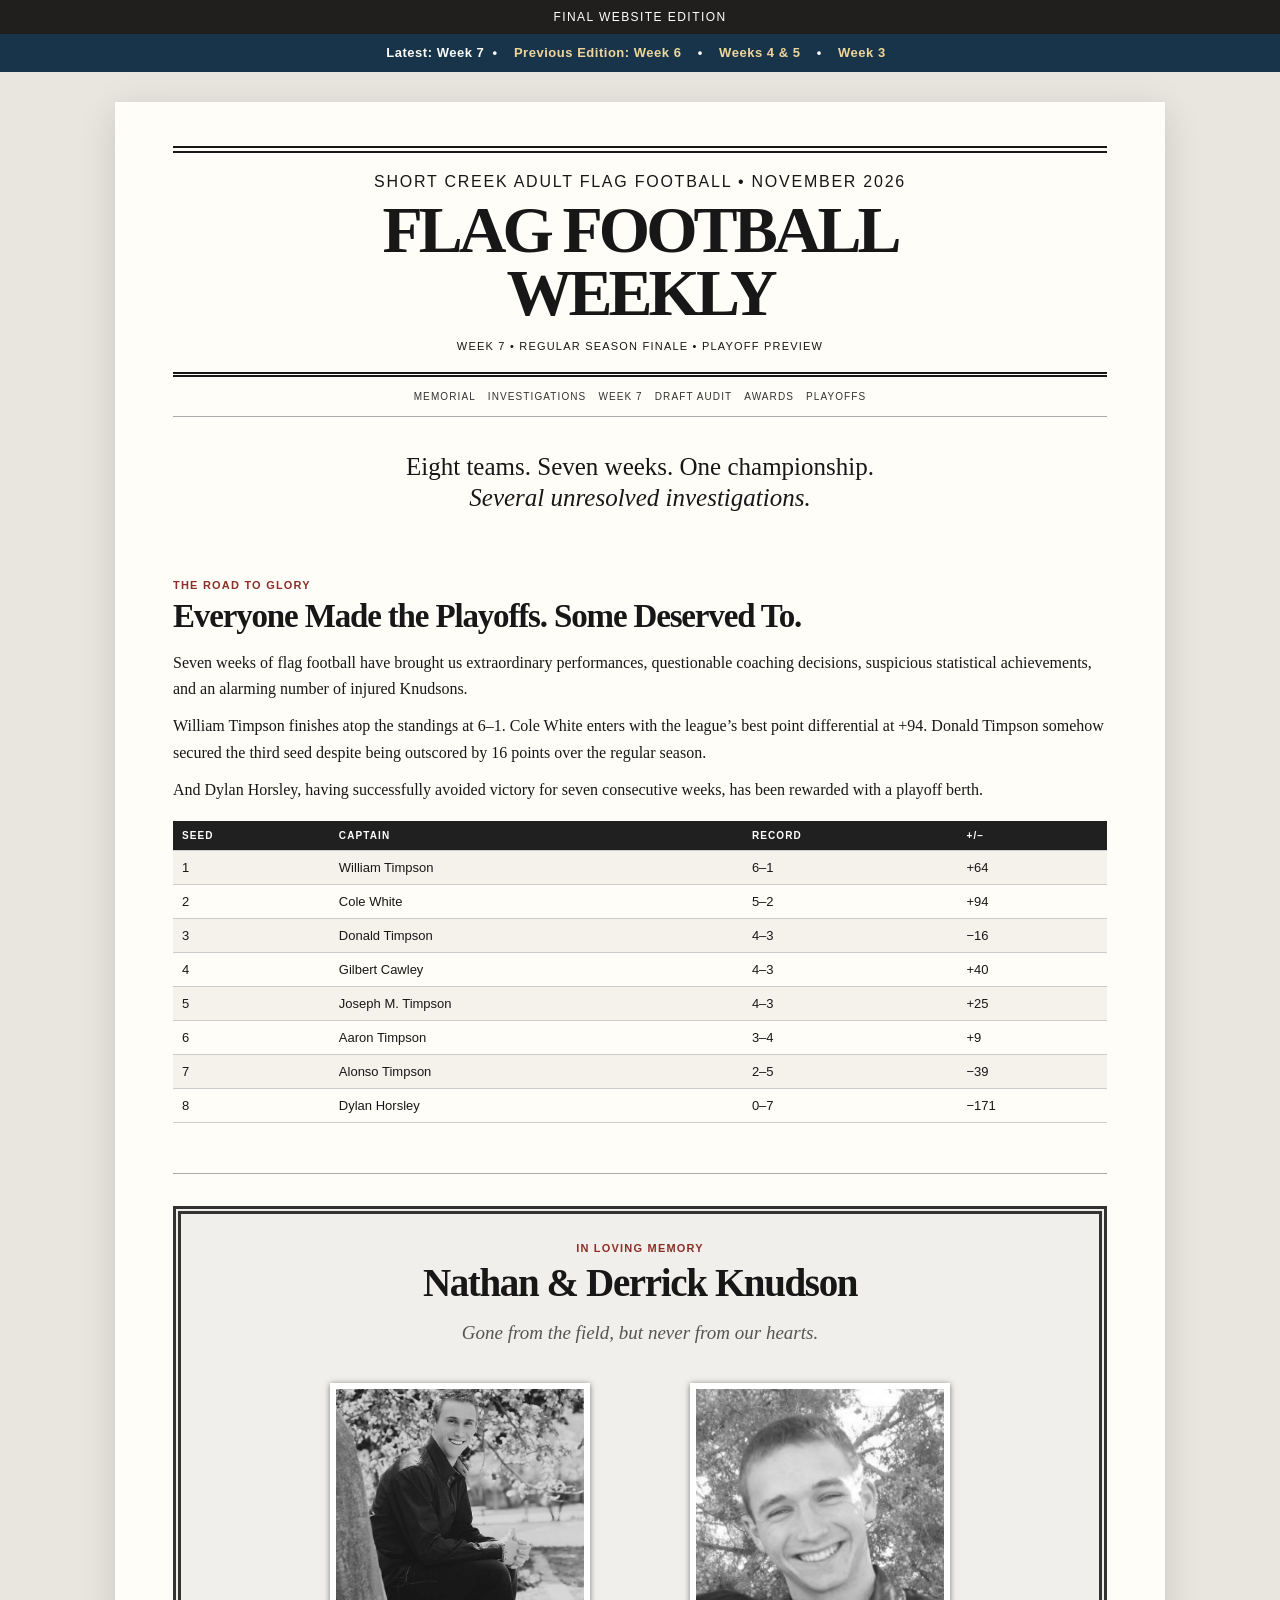
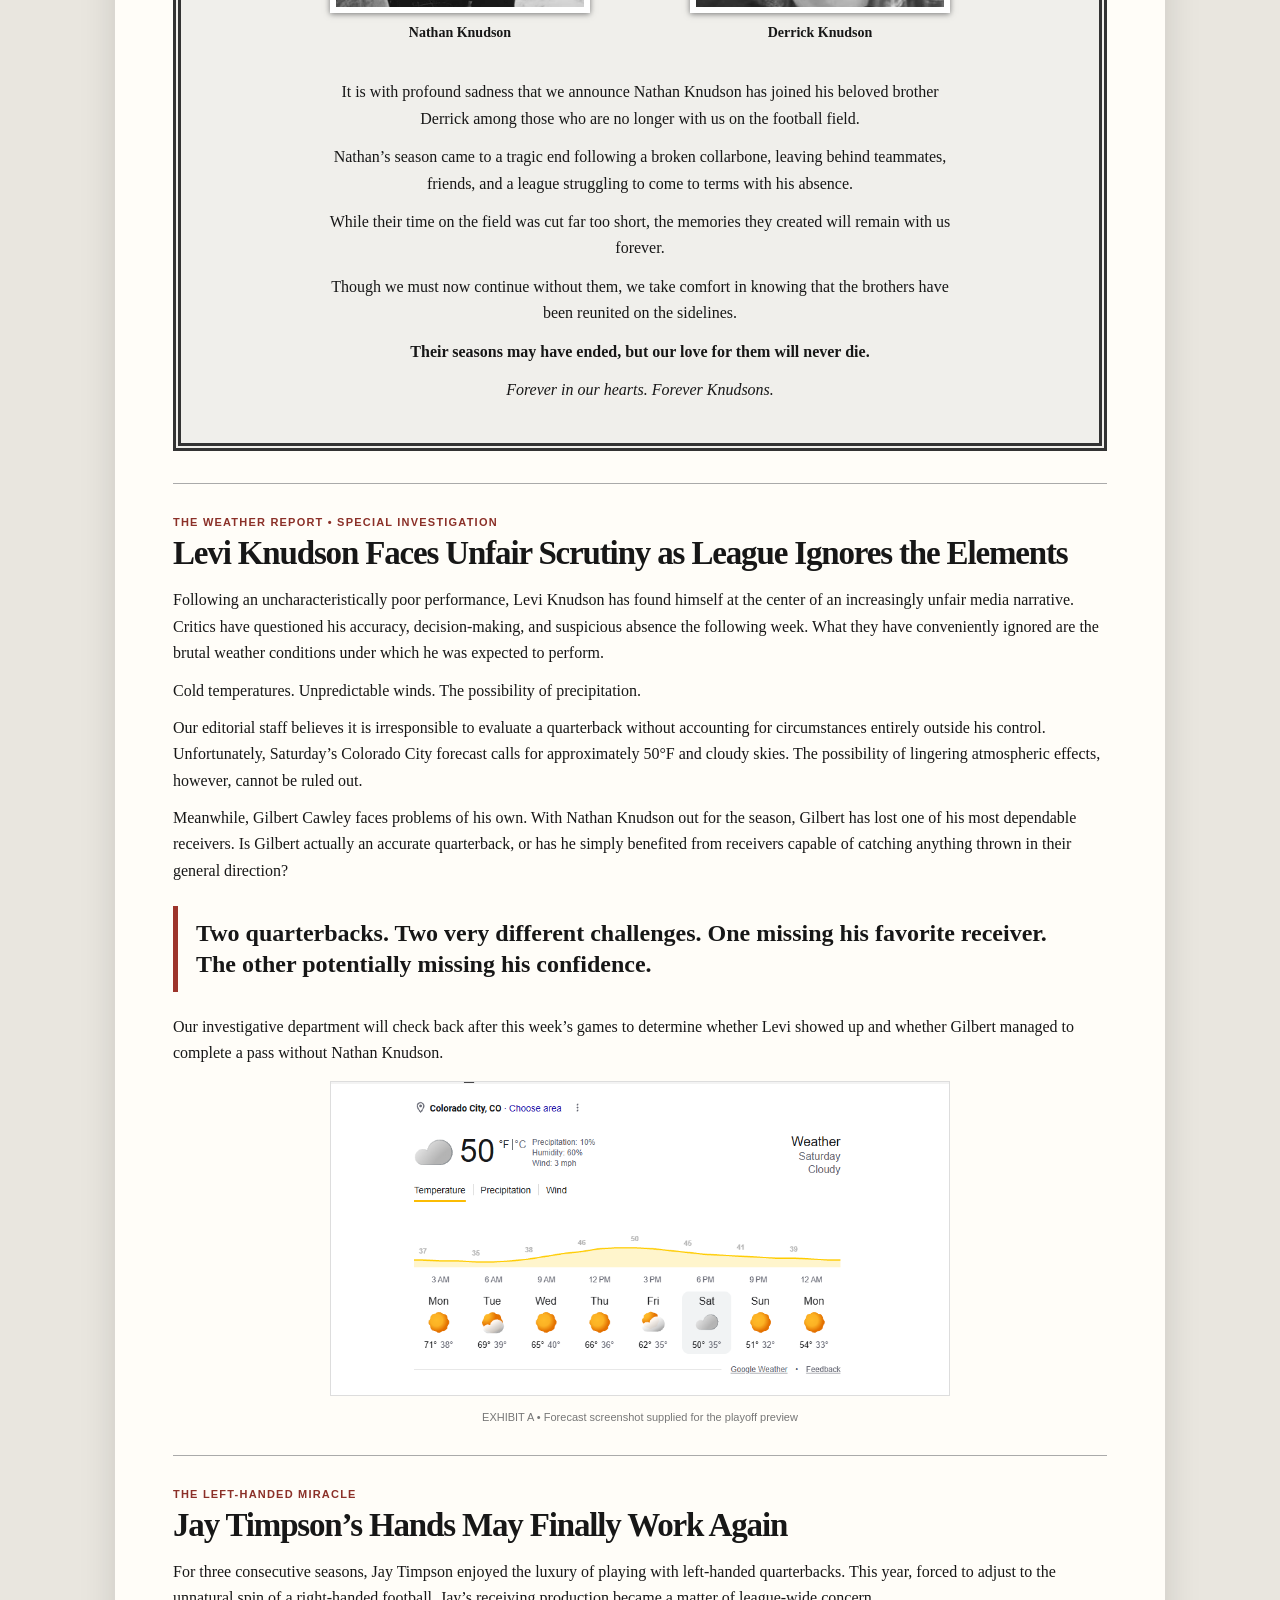
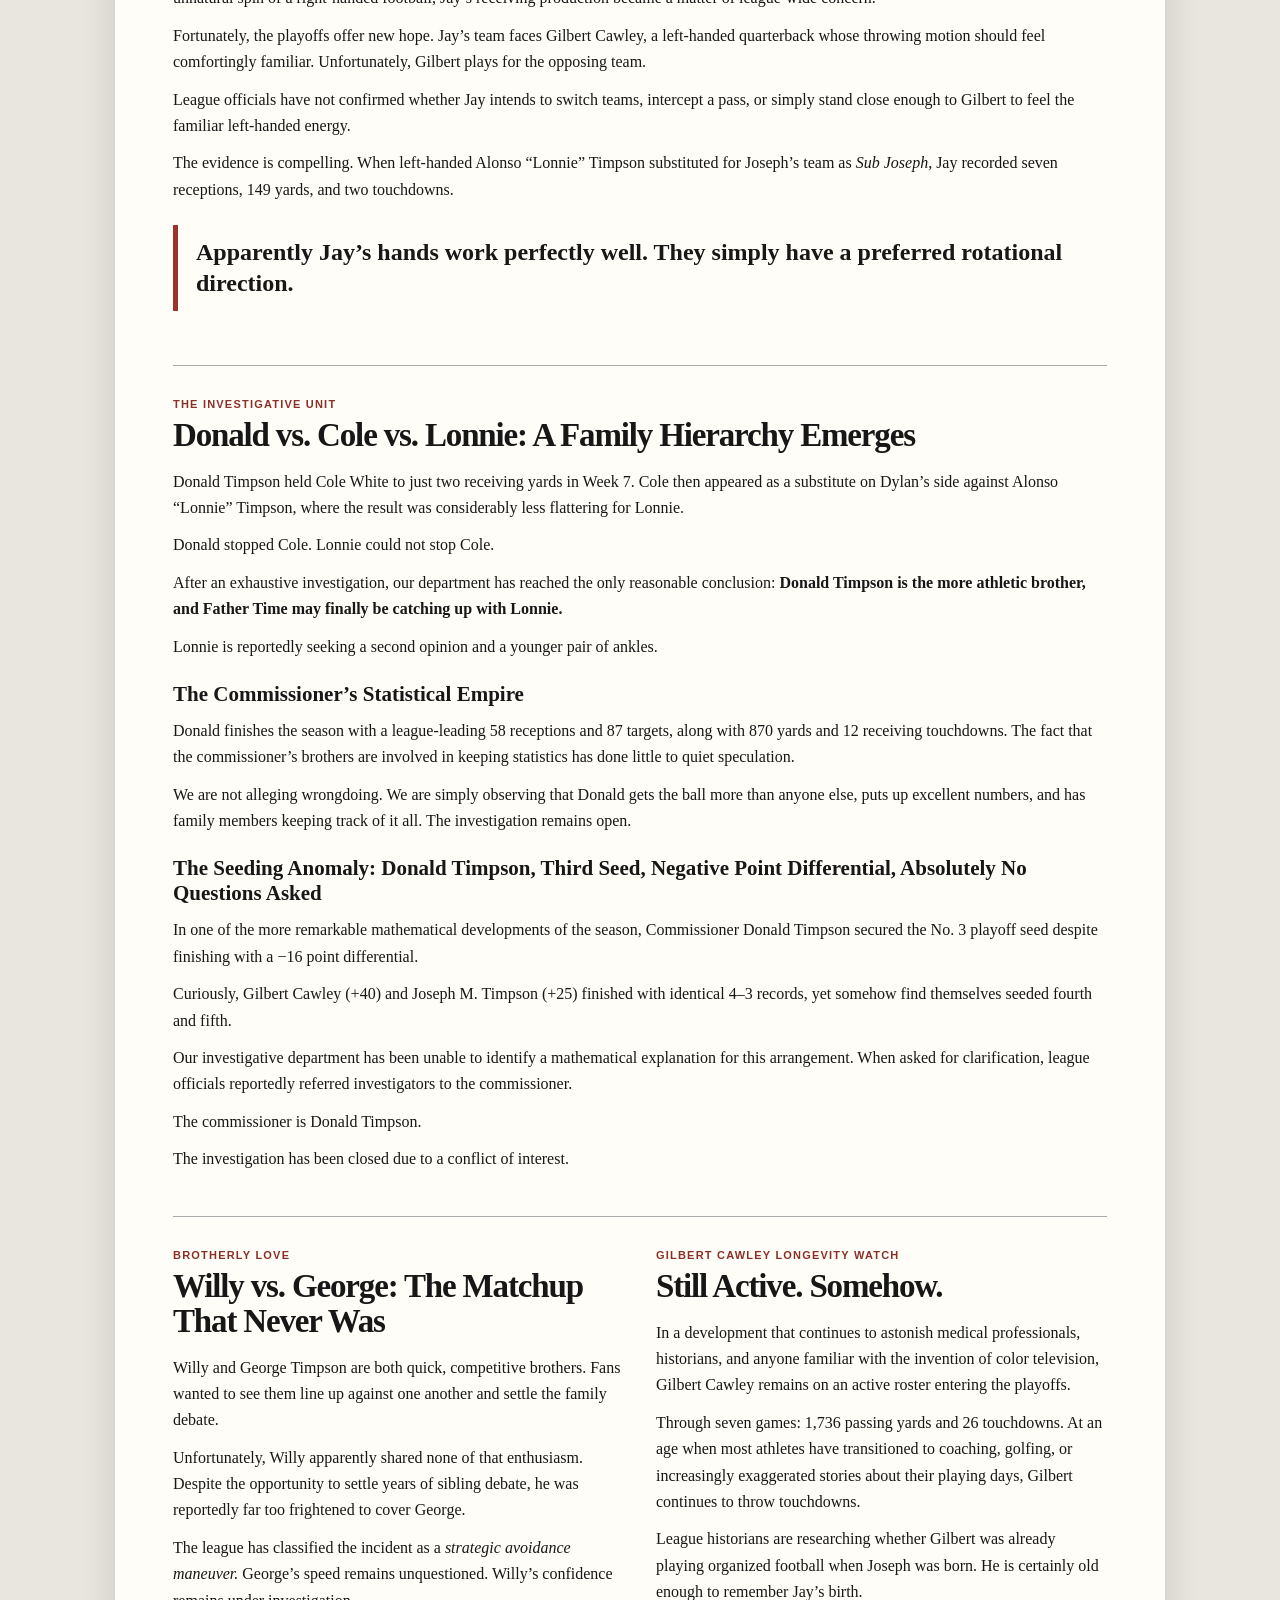
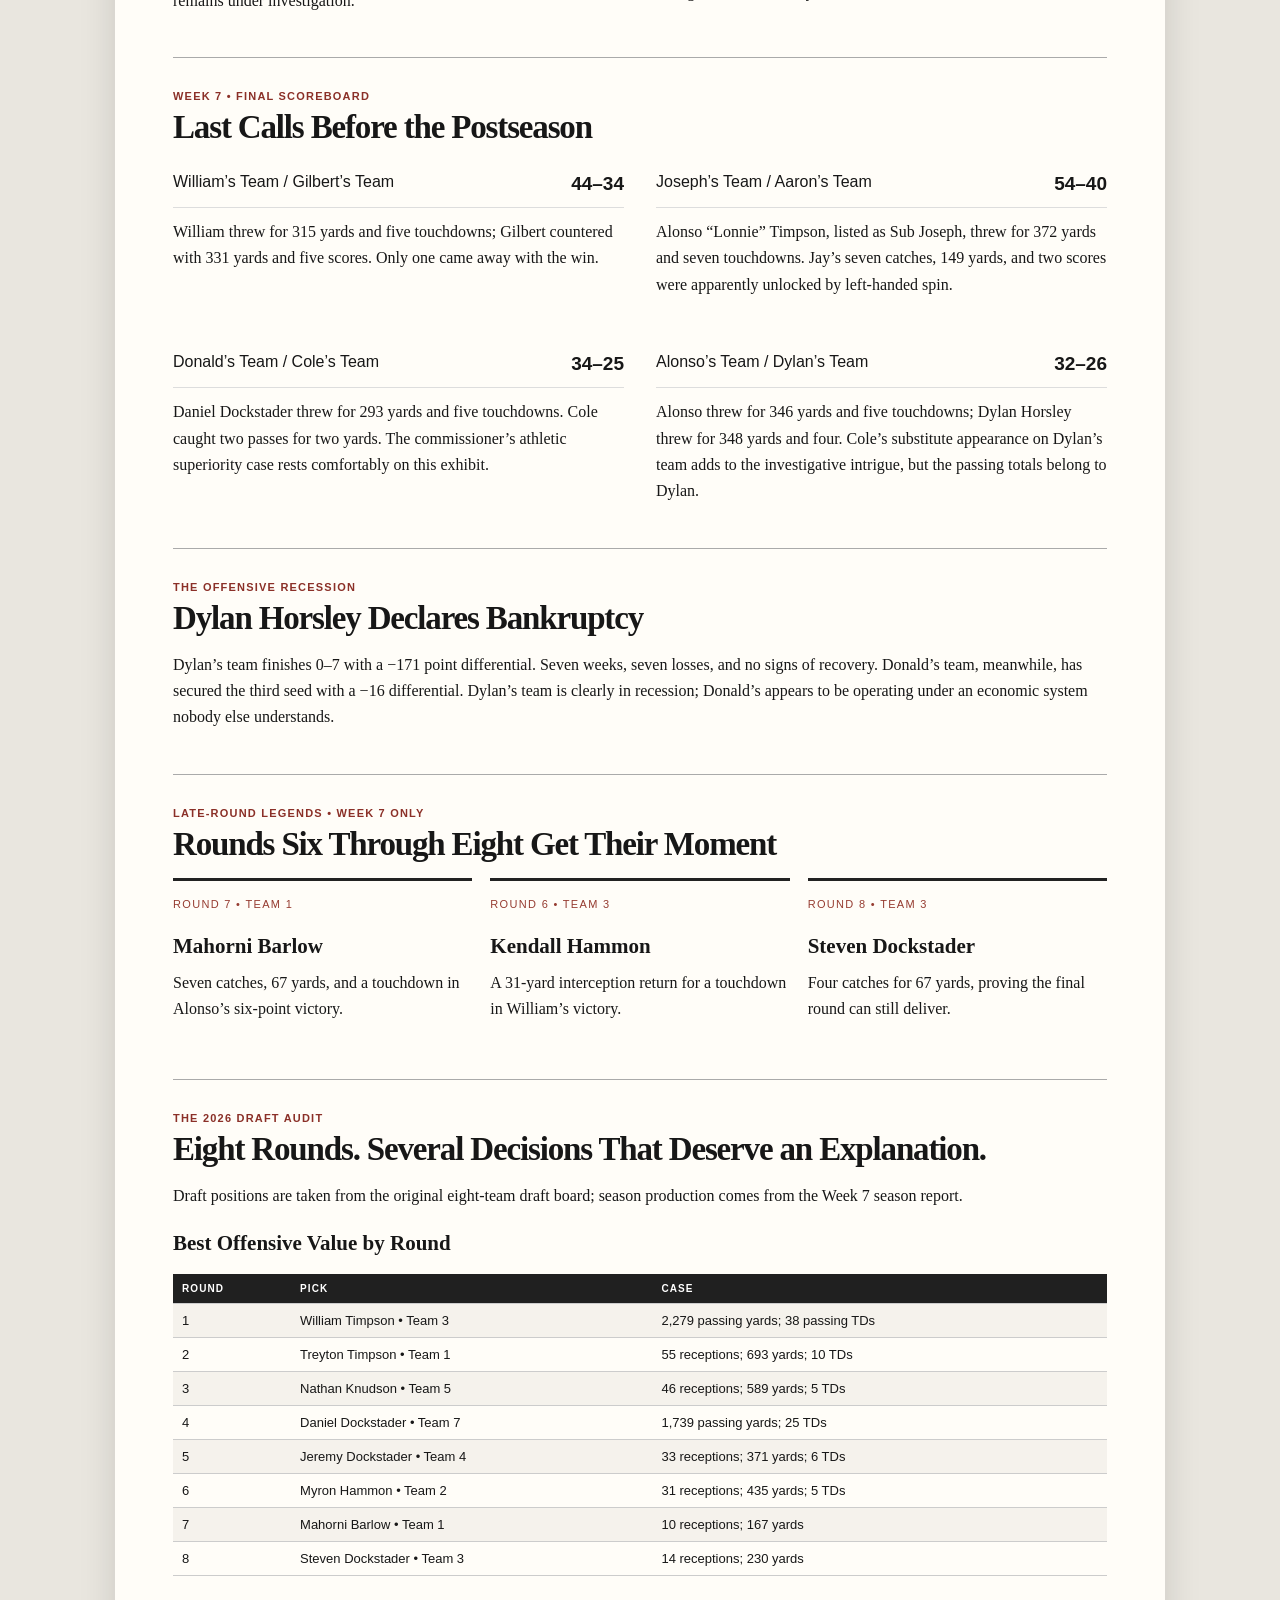
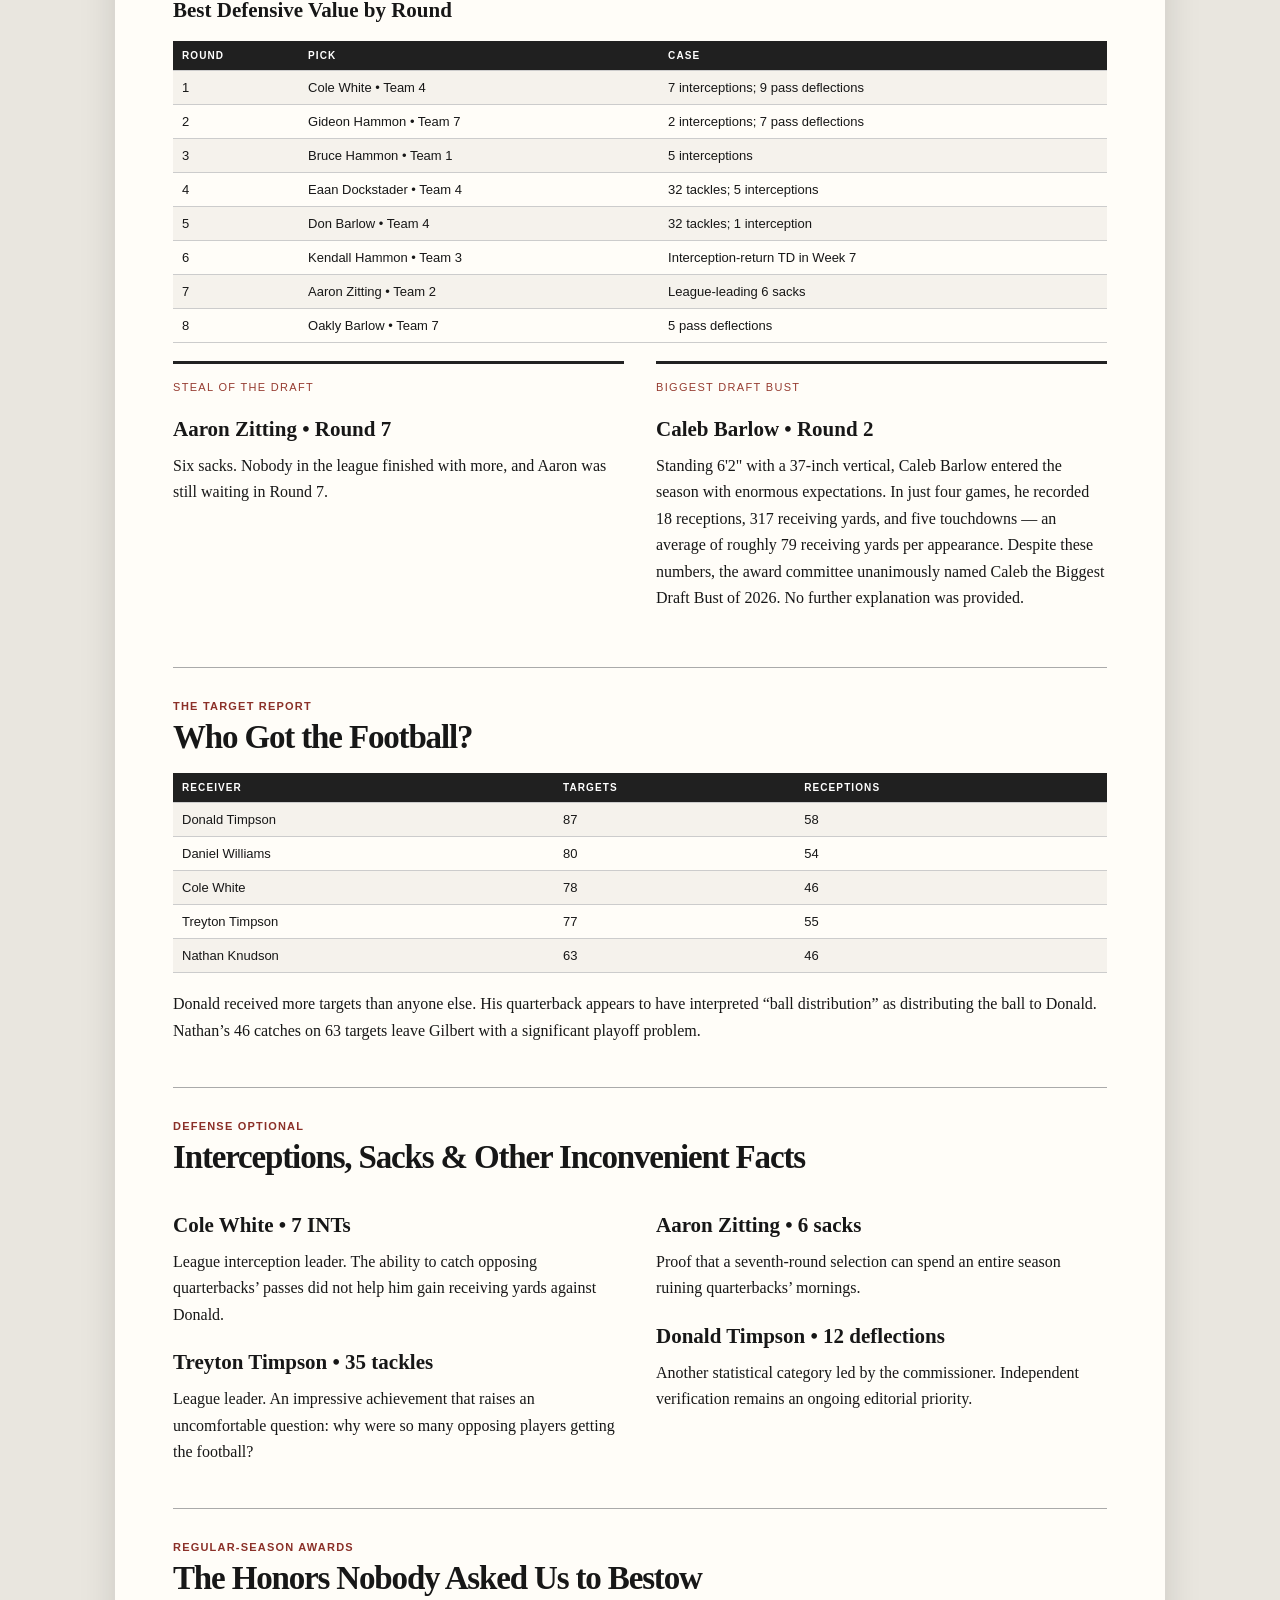
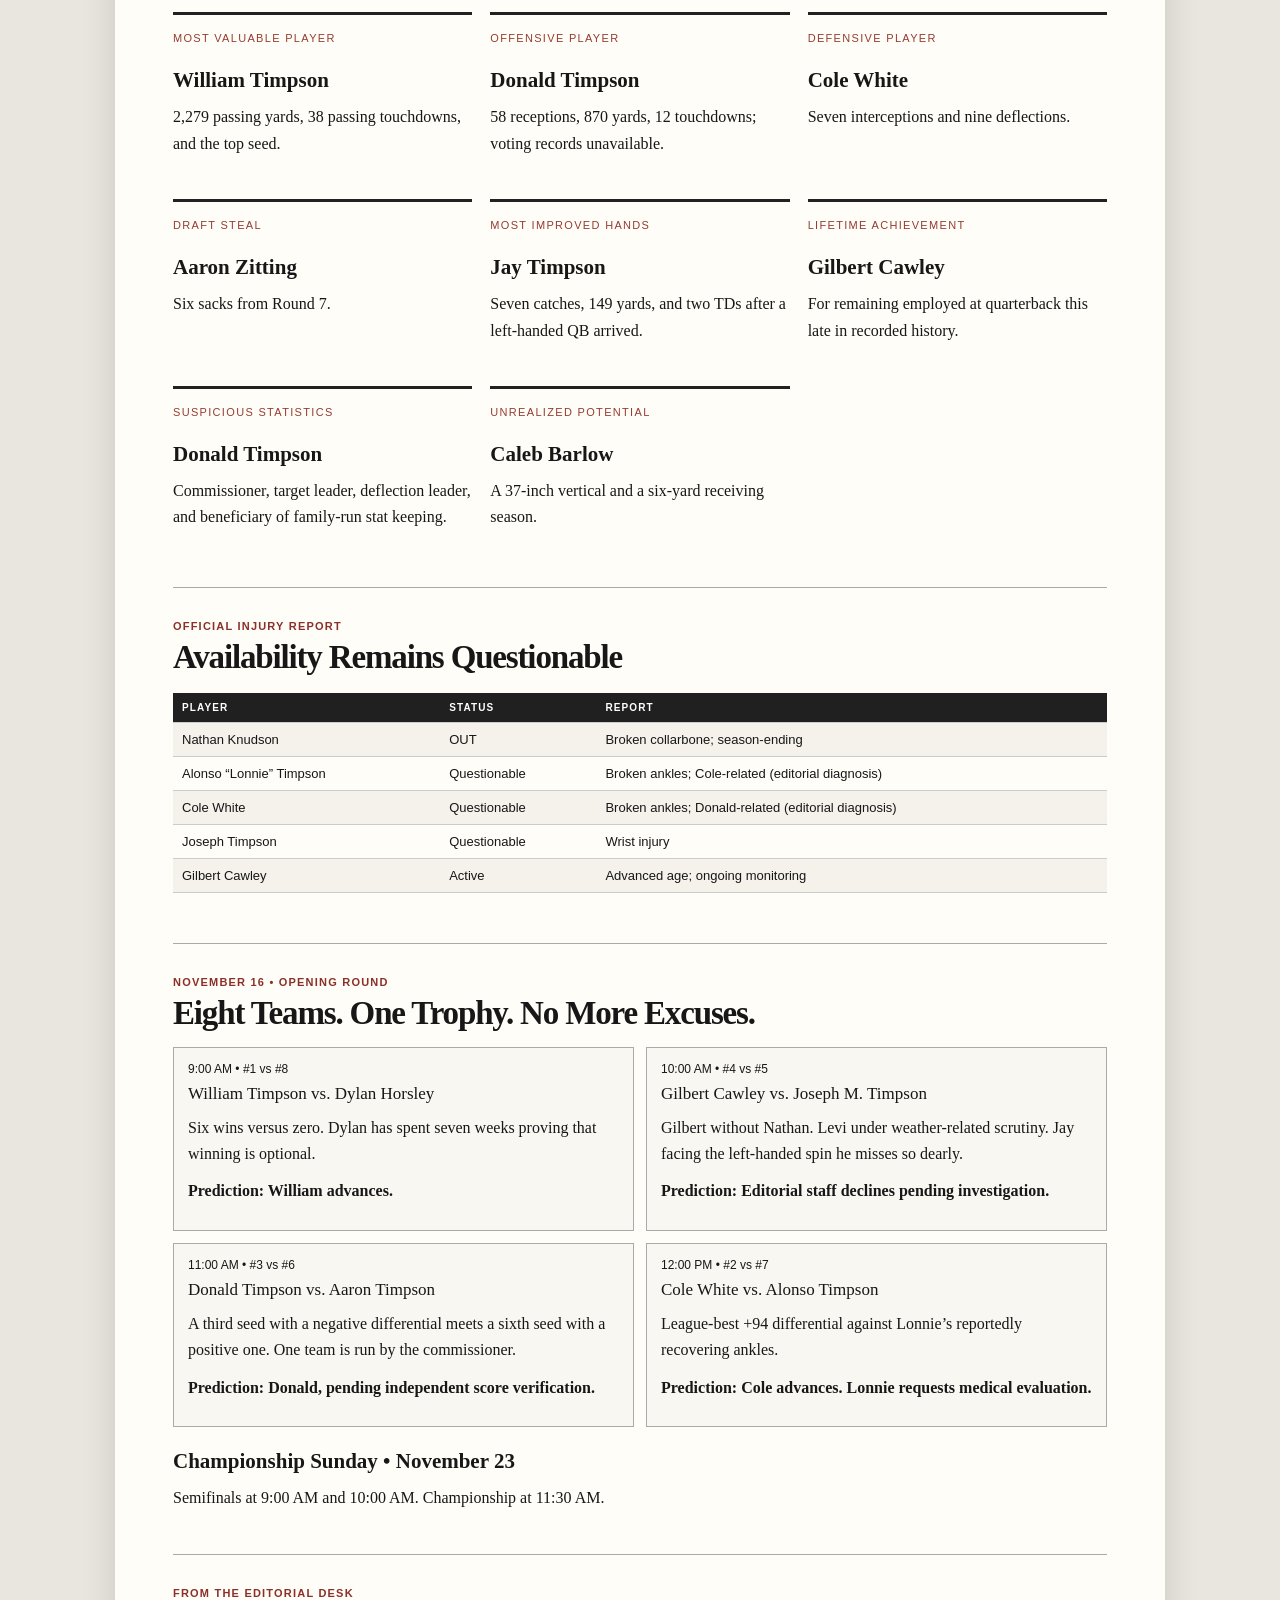
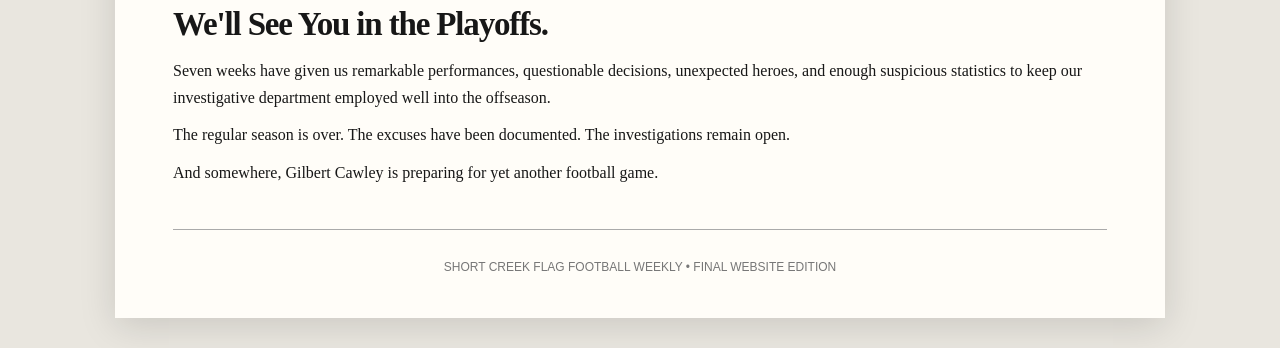
==== commit 6ef3c5a9: "Release latest editon" ====
--- a/index.html
+++ b/index.html
@@ -1,259 +1,48 @@
-<!doctype html>
+<!DOCTYPE html>
 <html lang="en">
 <head>
 <meta charset="utf-8">
 <meta name="viewport" content="width=device-width,initial-scale=1">
-<title>Flag Football Weekly — Week 6 | The Weather Won</title>
-<meta name="description" content="Flag Football Weekly Week 6: cold rain, Gilbert Cawley's heater, Joseph's absence, the Offensive Recession, weekly late-round legends, investigations and league leaders.">
+<title>Flag Football Weekly — Week 7 | The Playoff Edition</title>
+<meta name="description" content="Flag Football Weekly Week 7: the regular season finale and playoff preview. Eight teams, one championship, and several unresolved investigations.">
 <link rel="canonical" href="https://cpff.online/">
 <meta name="theme-color" content="#17344b">
 <link rel="icon" href="/favicon.png" type="image/png" sizes="32x32">
 <link rel="apple-touch-icon" href="/apple-touch-icon.png">
 <meta property="og:type" content="article">
 <meta property="og:site_name" content="Flag Football Weekly">
-<meta property="og:title" content="Flag Football Weekly — Week 6">
-<meta property="og:description" content="The Weather Won: cold rain, four-interception games, Gilbert's heater and the league's most questionable investigations.">
+<meta property="og:title" content="Flag Football Weekly — Week 7">
+<meta property="og:description" content="The Playoff Edition: eight teams, seven weeks, one championship, and several unresolved investigations.">
 <meta property="og:url" content="https://cpff.online/">
 <meta property="og:image" content="https://cpff.online/og.png">
 <meta property="og:image:type" content="image/png">
 <meta property="og:image:width" content="1200">
 <meta property="og:image:height" content="630">
-<meta property="og:image:alt" content="Flag Football Weekly, Week 6, The Weather Won. Cole White is 5–1. Gilbert Cawley threw five touchdowns and no interceptions. Joseph's team lost 34–12.">
+<meta property="og:image:alt" content="Flag Football Weekly, Week 7, the Playoff Edition. William Timpson is 6–1. Cole White is plus 94. Dylan Horsley is 0–7.">
 <meta name="twitter:card" content="summary_large_image">
-<meta name="twitter:title" content="Flag Football Weekly — Week 6">
-<meta name="twitter:description" content="The Weather Won: cold rain, four-interception games, Gilbert's heater and the league's most questionable investigations.">
+<meta name="twitter:title" content="Flag Football Weekly — Week 7">
+<meta name="twitter:description" content="The Playoff Edition: eight teams, seven weeks, one championship, and several unresolved investigations.">
 <meta name="twitter:image" content="https://cpff.online/og.png">
-<meta name="twitter:image:alt" content="Flag Football Weekly, Week 6, The Weather Won. Cole White is 5–1. Gilbert Cawley threw five touchdowns and no interceptions. Joseph's team lost 34–12.">
+<meta name="twitter:image:alt" content="Flag Football Weekly, Week 7, the Playoff Edition. William Timpson is 6–1. Cole White is plus 94. Dylan Horsley is 0–7.">
 <link rel="stylesheet" href="/styles.css">
 <script data-goatcounter="https://cpff.goatcounter.com/count"
         async src="//gc.zgo.at/count.js"></script>
 </head>
-<body>
-<header class="masthead"><div class="wrap">
-<div class="kicker">THE LEAGUE'S MOST QUESTIONABLY SERIOUS PUBLICATION</div>
-<h1>FLAG FOOTBALL WEEKLY</h1>
-<div class="edition">WEEK 6 &bull; THE WEATHER WON</div>
-<p class="deck">Cold rain. Four-interception performances. Joseph disappears and his team unravels. Aaron discovers coaching is harder than quarterbacking. Gilbert Cawley somehow gets hotter. And the Newsletter Investigative Unit has questions for the commissioner.</p>
-</div></header>
-
-<nav class="edition-nav"><div class="wrap"><strong>Latest:</strong> Week 6 &nbsp;•&nbsp; <a href="/weeks-4-5/">Previous Edition: Weeks 4 &amp; 5</a> &nbsp;•&nbsp; <a href="/week-3/">Week 3</a></div></nav>
-
-<main class="wrap">
-
-<section>
-<div class="eyebrow">Cold. Wet. Intercepted.</div>
-<h2>The Weather Won</h2>
-<p>There are weeks when football is decided by preparation, execution and talent. And then there are weeks when it's cold, raining, nobody can feel their fingers, and half the league forgets how to throw a football.</p>
-<p>Cold and rain affected games throughout the day. Balls were slippery. Receivers struggled. Quarterbacks struggled more.</p>
-<p>For most of this season we've spent considerable editorial resources documenting Dylan Horsley's relationship with the interception. After watching Levi Knudson throw four of them in the rain, we're beginning to wonder if we've been too hard on Dylan.</p>
-<p class="quote">Maybe Dylan hasn't been throwing like this all year. Maybe it's just been raining wherever Dylan is standing.</p>
-<p>That's the only apology he's getting.</p>
-<div class="scoregrid">
-  <div class="score"><b>Week 6</b><div class="result">William 34 — Aaron 25</div></div>
-  <div class="score"><b>Week 6</b><div class="result">Gilbert 34 — Joseph 12</div></div>
-  <div class="score"><b>Week 6</b><div class="result">Curt White 20 — Lonnie 6</div></div>
-  <div class="score"><b>Week 6</b><div class="result">Donald 41 — Dylan 19</div></div>
-</div>
-</section>
-
-<section class="feature">
-<div class="eyebrow">Team 8 damage report</div>
-<h2>Apparently Joseph Was Holding This Whole Thing Together</h2>
-<p>Joseph Timpson missed Week 6. His team responded by losing <strong>34–12</strong>, with Levi Knudson going 14-of-34 for 177 yards, two touchdowns and <strong>four interceptions</strong>.</p>
-<p>There may, however, be an explanation for at least one of those interceptions. Nathan Knudson has quietly been building an impressive defensive stat line, and sources inside Flag Football Weekly are investigating whether Levi was simply trying to help pad his brother's numbers.</p>
-<p class="quote">Unfortunately, the throw was so bad Levi couldn't even get it to the right defender.</p>
-<p>Brotherly generosity only works if you can hit your target.</p>
-<p>Jesse Timpson was also spotted yelling at Jay Timpson during the game. Jay finished without a reception, which would seem to provide an obvious explanation. But those close to the situation weren't entirely convinced the discussion was football related.</p>
-<p>Flag Football Weekly will respect the Timpson family's privacy while simultaneously continuing to speculate irresponsibly.</p>
-</section>
-
-<section>
-<div class="eyebrow">Hot streak watch</div>
-<h2>Gilbert Cawley Is Officially on a Heater</h2>
-<p>Gilbert's team moved to <strong>4–2</strong> with a convincing 34–12 victory, and Gilbert delivered one of his best performances of the season despite the conditions:</p>
-<p class="quote">21-of-32 &nbsp; | &nbsp; 264 yards &nbsp; | &nbsp; 5 TD &nbsp; | &nbsp; 0 INT</p>
-<p>Nathan Knudson caught six passes for 99 yards and two touchdowns. Adam Naylor added 78 yards and two scores. Will Naylor found the end zone as well.</p>
-<p>At some point the investigation into Gilbert's quarterback success may need to shift toward roster construction. It turns out quarterbacking becomes slightly easier when you're surrounded by good receivers and Adam Naylor is wandering around the field looking like he should be checking defensive ends for their credentials.</p>
-<p>Still, five touchdowns and zero interceptions is five touchdowns and zero interceptions.</p>
-<p>The Gilbert Cawley Longevity Watch has officially expanded into the <strong>Gilbert Cawley Hot Streak Watch.</strong> We don't know how long this lasts. Based on Gilbert's age, possibly several decades.</p>
-</section>
-
-<section>
-<div class="eyebrow">Coaching carousel</div>
-<h2>Aaron Timpson: Better at Quarterback Than Offensive Coordinator</h2>
-<p>Aaron Timpson still isn't playing. This has not prevented Aaron Timpson from participating.</p>
-<p>This week Aaron could be found in the backfield calling plays. Avery Hammon threw for <strong>268 yards and four touchdowns</strong>. He also threw <strong>four interceptions</strong>. William Timpson's team walked away with the <strong>34–25 victory</strong>.</p>
-<p>There appears to be some information getting lost between Aaron's brain and Avery's arm.</p>
-<p class="quote">Maybe Aaron's most effective play call all along has simply been: “Give me the ball.”</p>
-<p>Aaron later appeared as a referee, where he apparently unveiled another innovative strategy: it's considerably easier not to call a quarterback getting tackled if you simply don't watch the quarterback get tackled.</p>
-<div class="callout"><strong>EDITOR'S NOTE:</strong> The league is genuinely grateful for everyone who volunteers to referee these games. It's a thankless job, we couldn't play without people willing to do it, and their time and effort are sincerely appreciated. All officiating comments in Flag Football Weekly are made entirely in good fun.<br><br><strong>That said, Aaron, please watch the quarterback.</strong></div>
-</section>
-
-<section>
-<div class="eyebrow">Curt White 20, Lonnie Timpson 6</div>
-<h2>The Offensive Recession</h2>
-<p>Curt White and Lonnie Timpson combined for a breathtaking <strong>26 points. Total.</strong></p>
-<p>Twenty points wasn't exactly an offensive explosion. It just looked like one compared to six.</p>
-<p>The weather certainly didn't help, but Curt did exactly what he needed to do: score enough, hold Lonnie to one touchdown and get somewhere warm.</p>
-<p class="quote">Sometimes it's cold and raining and 20 points makes you look like the Greatest Show on Turf.</p>
-</section>
-
-<section>
-<div class="eyebrow">Weatherproof department</div>
-<h2>Apparently Some People Can Play in the Rain</h2>
-<p><strong>Gideon Hammon was the only receiver in Week 6 to break 100 receiving yards</strong>, finishing with 8 catches for 109 yards and a touchdown.</p>
-<p>Daniel Dockstader also played extremely well despite the conditions, going <strong>28-of-38 for 290 yards and five touchdowns</strong> in Donald Timpson's 41–19 win.</p>
-<div class="callout"><strong>EDITOR'S NOTE:</strong> An anonymous source — who sounded suspiciously salty after his own team threw <strong>four interceptions</strong> — disputes our characterization of the conditions and claims the weather was <em>“better during that game.”</em><br><br>Flag Football Weekly has been unable to independently verify whether the clouds specifically favored Gideon and Daniel's time slot. Our meteorological department consists primarily of looking outside.</div>
-</section>
-
-<section>
-<div class="eyebrow">Weekly hardware</div>
-<h2>Week 6 Awards</h2>
-<div class="cards">
-  <article class="card"><h3>Offensive Player — Gilbert Cawley</h3><p><strong>264 yards, 5 TD, 0 INT.</strong> On the week when weather became an excuse for nearly everyone else, Gilbert apparently declined to participate.</p></article>
-  <article class="card"><h3>Receiver — Gideon Hammon</h3><p><strong>8 catches, 109 yards, 1 TD.</strong> The only 100-yard receiver of Week 6. Waterproof status: confirmed.</p></article>
-  <article class="card"><h3>Defensive Player — Stafford Hammon</h3><p><strong>Two pass deflections, an interception and a 25-yard defensive touchdown.</strong> If the offense is struggling in the rain, scoring on defense is a reasonable workaround.</p></article>
-  <article class="card"><h3>Honorable Mention — Daniel Dockstader</h3><p><strong>290 passing yards and five touchdowns.</strong> Four interceptions keep him out of the top spot, but the production in those conditions deserves recognition.</p></article>
-</div>
-</section>
-
-<section>
-<div class="eyebrow">After six weeks</div>
-<h2>Standings</h2>
-<div class="table-wrap"><table><thead><tr><th>Seed</th><th>Team</th><th>W</th><th>L</th><th>+/-</th></tr></thead><tbody>
-<tr><td>1</td><td>Team 4 (Cole White)</td><td>5</td><td>1</td><td>+103</td></tr>
-<tr><td>2</td><td>Team 3 (William Timpson)</td><td>5</td><td>1</td><td>+54</td></tr>
-<tr><td>3</td><td>Team 5 (Gilbert Cawley)</td><td>4</td><td>2</td><td>+50</td></tr>
-<tr><td>4</td><td>Team 2 (Aaron Timpson)</td><td>3</td><td>3</td><td>+23</td></tr>
-<tr><td>5</td><td>Team 8 (Joseph M Timpson)</td><td>3</td><td>3</td><td>+11</td></tr>
-<tr><td>6</td><td>Team 7 (Donald Timpson)</td><td>3</td><td>3</td><td>-25</td></tr>
-<tr><td>7</td><td>Team 1 (Alonso Timpson)</td><td>1</td><td>5</td><td>-45</td></tr>
-<tr><td>8</td><td>Team 6 (Dylan Horsley)</td><td>0</td><td>6</td><td>-165</td></tr>
-</tbody></table></div>
-</section>
-
-<section>
-<div class="eyebrow">The rankings that can start arguments</div>
-<h2>Power Rankings</h2>
-<div class="rank"><div class="ranknum">1</div><div><strong>Team 4 — Cole White (5–1)</strong><br>Best point differential in the league at +103, and the defense just held another opponent to one touchdown.</div></div>
-<div class="rank"><div class="ranknum">2</div><div><strong>Team 3 — William Timpson (5–1)</strong><br>William leads the league in passing yards and touchdowns, and Week 6 added another quality win.</div></div>
-<div class="rank"><div class="ranknum">3</div><div><strong>Team 5 — Gilbert Cawley (4–2)</strong><br>The hottest quarterback in the league right now. The power-ranking computer has stopped asking how old Gilbert is.</div></div>
-<div class="rank"><div class="ranknum">4</div><div><strong>Team 2 — Aaron Timpson (3–3)</strong><br>Still +23 despite the loss. Getting Aaron back at quarterback would be useful for Aaron the offensive coordinator.</div></div>
-<div class="rank"><div class="ranknum">5</div><div><strong>Team 7 — Donald Timpson (3–3)</strong><br>A 41-point Week 6 win gets attention. The -25 differential keeps the celebration measured.</div></div>
-<div class="rank"><div class="ranknum">6</div><div><strong>Team 8 — Joseph M Timpson (3–3)</strong><br>Joseph missed one game and somehow became more important.</div></div>
-<div class="rank"><div class="ranknum">7</div><div><strong>Team 1 — Alonso Timpson (1–5)</strong><br>Six points this week. There is no statistical formatting trick that improves six.</div></div>
-<div class="rank"><div class="ranknum">8</div><div><strong>Team 6 — Dylan Horsley (0–6)</strong><br>The standings remain aggressively literal.</div></div>
-</section>
-
-<section>
-<div class="eyebrow">Permanent department</div>
-<h2>League Leaders</h2>
-<div class="table-wrap"><table><thead><tr><th>Passing Yards</th><th>Yds</th><th>Passing TD</th><th>TD</th></tr></thead><tbody>
-<tr><td>William Timpson</td><td>1,964</td><td>William Timpson</td><td>33</td></tr>
-<tr><td>Alonso Timpson</td><td>1,649</td><td>Curt White</td><td>28</td></tr>
-<tr><td>Curt White</td><td>1,646</td><td>Levi Knudson</td><td>22</td></tr>
-<tr><td>Daniel Dockstader</td><td>1,446</td><td>Gilbert Cawley</td><td>21</td></tr>
-</tbody></table></div>
-<div class="table-wrap"><table><thead><tr><th>Receiving Yards</th><th>Yds</th><th>Receiving TD</th><th>TD</th></tr></thead><tbody>
-<tr><td>Cole White</td><td>643</td><td>Cole White</td><td>11</td></tr>
-<tr><td>Daniel Williams</td><td>635</td><td>Daniel Williams</td><td>10</td></tr>
-<tr><td>Nathan Knudson</td><td>589</td><td>Jesse Timpson</td><td>11</td></tr>
-<tr><td>Donald Timpson</td><td>551</td><td>Donald Timpson</td><td>11</td></tr>
-<tr><td>Gideon Hammon</td><td>525</td><td>Adam Naylor</td><td>10</td></tr>
-</tbody></table></div>
-</section>
-
-<section>
-<div class="eyebrow">Volume department</div>
-<h2>Target Hogs</h2>
-<p>Targets tell us who quarterbacks actually trust — or at least who they keep throwing at despite all available evidence.</p>
-<div class="table-wrap"><table><thead><tr><th>Player</th><th>Targets</th><th>Catches</th></tr></thead><tbody>
-<tr><td>Donald Timpson</td><td>73</td><td>48</td></tr>
-<tr><td>Cole White</td><td>72</td><td>44</td></tr>
-<tr><td>Daniel Williams</td><td>68</td><td>44</td></tr>
-<tr><td>Nathan Knudson</td><td>62</td><td>46</td></tr>
-<tr><td>Treyton Timpson</td><td>61</td><td>42</td></tr>
-<tr><td>Gideon Hammon</td><td>52</td><td>36</td></tr>
-<tr><td>Eaen Dockstader</td><td>52</td><td>30</td></tr>
-<tr><td>Adam Naylor</td><td>51</td><td>23</td></tr>
-</tbody></table></div>
-<p>Donald owns the volume crown. Nathan's line remains especially irritating for anyone who passed on him: <strong>46 catches on 62 targets with zero recorded drops.</strong></p>
-</section>
-
-<section>
-<div class="eyebrow">Weekly column — Round 6 and later</div>
-<h2>Late-Round Legends</h2>
-<p>This is now a <strong>weekly</strong> award, not a cumulative leaderboard. We only care what the bargain-bin picks did this week.</p>
-<div class="table-wrap"><table><thead><tr><th>Player</th><th>Round</th><th>Week 6 Rec Yds</th></tr></thead><tbody>
-<tr><td>Steven Dockstader</td><td>8</td><td>43</td></tr>
-<tr><td>Connor Williams</td><td>6</td><td>31</td></tr>
-</tbody></table></div>
-<p><strong>Week 6 Late-Round Legend: Steven Dockstader.</strong> Forty-three receiving yards may not look enormous until you remember what the weather did to the rest of the league. Round 8 value is Round 8 value.</p>
-<p class="small">Only verified Round 6+ players with Week 6 receiving production are listed. No lifetime-achievement awards for what somebody did three weeks ago.</p>
-</section>
-
-<section>
-<div class="eyebrow">Permanent department</div>
-<h2>The Family Business</h2>
-<p>There are enough repeated surnames to create a second league inside the league. The receiving edition returns with six-week totals.</p>
-<div class="table-wrap"><table><thead><tr><th>Family</th><th>Rec Yds</th><th>Rec TD</th><th>Receptions</th></tr></thead><tbody>
-<tr><td>Timpson</td><td>3,437</td><td>59</td><td>255</td></tr>
-<tr><td>Hammon</td><td>2,696</td><td>34</td><td>188</td></tr>
-<tr><td>Williams</td><td>1,423</td><td>16</td><td>99</td></tr>
-<tr><td>Dockstader</td><td>1,171</td><td>17</td><td>93</td></tr>
-<tr><td>Barlow</td><td>763</td><td>8</td><td>41</td></tr>
-<tr><td>Knudson</td><td>640</td><td>7</td><td>51</td></tr>
-<tr><td>Naylor</td><td>542</td><td>13</td><td>39</td></tr>
-</tbody></table></div>
-<p>The Timpsons remain comfortably ahead, aided by the subtle roster-building strategy of <strong>having a lot of Timpsons.</strong></p>
-</section>
-
-<section>
-<div class="eyebrow">No subpoenas have been issued</div>
-<h2>Newsletter Investigative Unit</h2>
-<div class="cards">
-<article class="card"><h3>Gilbert Cawley Longevity Watch</h3><p>Six weeks. Still upright. Now 4–2. Gilbert has 1,405 passing yards and 21 touchdowns, and Week 6 produced five scores with no interceptions.</p><p class="status">STATUS: OPEN</p></article>
-<article class="card"><h3>The Hands Investigation — Nathan Knudson</h3><p>Nathan now has 46 catches on 62 targets for 589 yards, six touchdowns and zero recorded drops. The evidence is becoming annoyingly difficult to challenge.</p><p class="status">STATUS: ANNOYINGLY STRONG</p></article>
-<article class="card"><h3>The Spin Zone — Jay Timpson</h3><p>No additional data available this week.</p><p class="status">STATUS: NO RECEPTIONS, NO NEW EVIDENCE</p></article>
-<article class="card"><h3>The Donald Timpson Stat Audit</h3><p>Donald now leads the league in both <strong>receptions (48)</strong> and <strong>targets (73)</strong>, has 551 receiving yards and 11 touchdowns, and just posted another productive week.</p><p>Normally we'd simply call that a great season. Unfortunately, Donald is also the league commissioner, and his brothers run the stats.</p><p>The Newsletter is not alleging wrongdoing. We are merely saying this is exactly the kind of arrangement that keeps an investigative department employed.</p><p class="status">STATUS: SUSPICIOUSLY WELL-DOCUMENTED</p></article>
-</div>
-</section>
-
-<section>
-<div class="eyebrow">Apparently stopping people is legal</div>
-<h2>Defensive Leaders</h2>
-<div class="table-wrap"><table><thead><tr><th>Category</th><th>Leader</th><th>Total</th></tr></thead><tbody>
-<tr><td>Pass Deflections</td><td>Donald Timpson</td><td>11</td></tr>
-<tr><td>Interceptions</td><td>Cole White / Jay Timpson</td><td>6</td></tr>
-<tr><td>INT Return Yards</td><td>Daniel Dutson</td><td>95</td></tr>
-<tr><td>Defensive TD</td><td>Daniel Dutson</td><td>2</td></tr>
-<tr><td>Tackles</td><td>Treyton Timpson</td><td>33</td></tr>
-<tr><td>Sacks</td><td>Aaron Zitting</td><td>6</td></tr>
-</tbody></table></div>
-</section>
-
-<section>
-<div class="eyebrow">Market movement</div>
-<h2>Stock Watch</h2>
-<div class="cards">
-<article class="card"><h3 class="up">↑ Gilbert Cawley</h3><p>Five touchdowns. Zero interceptions. Another win. We are running out of ways to call this suspicious without admitting Gilbert might just be playing really well.</p></article>
-<article class="card"><h3 class="up">↑ Gideon Hammon</h3><p>The only 100-yard receiver of Week 6. Apparently waterproof.</p></article>
-<article class="card"><h3 class="up">↑ Donald Timpson's Team</h3><p>Forty-one points and a 22-point win. That's one way to get back to .500.</p></article>
-<article class="card"><h3 class="up">↑ Joseph Timpson</h3><p>Didn't attend. Somehow increased his value. Elite efficiency.</p></article>
-<article class="card"><h3 class="down">↓ Aaron Timpson, Offensive Coordinator</h3><p>Four touchdowns and four interceptions. Aaron Timpson the quarterback has officially filed a complaint about Aaron Timpson the play caller.</p></article>
-<article class="card"><h3 class="down">↓ Team 6</h3><p>0–6 and -165. At this point the newsletter is less interested in piling on than in documenting the historical record.</p></article>
-</div>
-</section>
-
-<section>
-<div class="eyebrow">One last thing</div>
-<h2>Final Thought</h2>
-<p>Week 6 may ultimately be remembered as the week the weather became the league's ninth defense.</p>
-<p>Joseph disappeared and his team unraveled. Jesse yelled at Jay about something that may or may not have had anything to do with football. Aaron called plays, lost, then discovered an innovative approach to quarterback-contact officiating.</p>
-<p>Lonnie scored six. Gideon somehow topped 100. Gilbert threw five touchdowns without an interception. Levi may have tried to pad his brother's defensive statistics and couldn't even get the ball to the right defender.</p>
-<p class="quote">Cold. Wet. Chaotic. And somehow Gilbert Cawley was completely fine.</p>
-</section>
-
-</main>
-<footer class="footer"><div class="wrap"><strong>FLAG FOOTBALL WEEKLY</strong><br>Week 6 — The Weather Won. All jokes, investigations and officiating commentary are made in good fun.</div></footer>
-</body></html>+<body><div class="proof">FINAL WEBSITE EDITION</div><nav class="edition-nav"><strong>Latest:</strong> Week 7 &nbsp;•&nbsp; <a href="/week-6/">Previous Edition: Week 6</a> &nbsp;•&nbsp; <a href="/weeks-4-5/">Weeks 4 &amp; 5</a> &nbsp;•&nbsp; <a href="/week-3/">Week 3</a></nav><main class="paper"><header><div class="eyebrow">Short Creek Adult Flag Football • November 2026</div><h1>FLAG FOOTBALL<br/>WEEKLY</h1><div class="sub">Week 7 • Regular Season Finale • Playoff Preview</div></header><nav><a href="#memorial">Memorial</a><a href="#investigation">Investigations</a><a href="#week7">Week 7</a><a href="#draft">Draft Audit</a><a href="#awards">Awards</a><a href="#playoffs">Playoffs</a></nav><div class="lead">Eight teams. Seven weeks. One championship.<br/><em>Several unresolved investigations.</em></div>
+<section><div class="kicker">The Road to Glory</div><h2>Everyone Made the Playoffs. Some Deserved To.</h2><p>Seven weeks of flag football have brought us extraordinary performances, questionable coaching decisions, suspicious statistical achievements, and an alarming number of injured Knudsons.</p><p>William Timpson finishes atop the standings at 6–1. Cole White enters with the league’s best point differential at +94. Donald Timpson somehow secured the third seed despite being outscored by 16 points over the regular season.</p><p>And Dylan Horsley, having successfully avoided victory for seven consecutive weeks, has been rewarded with a playoff berth.</p><table><tr><th>Seed</th><th>Captain</th><th>Record</th><th>+/−</th></tr><tr><td>1</td><td>William Timpson</td><td>6–1</td><td>+64</td></tr><tr><td>2</td><td>Cole White</td><td>5–2</td><td>+94</td></tr><tr><td>3</td><td>Donald Timpson</td><td>4–3</td><td>−16</td></tr><tr><td>4</td><td>Gilbert Cawley</td><td>4–3</td><td>+40</td></tr><tr><td>5</td><td>Joseph M. Timpson</td><td>4–3</td><td>+25</td></tr><tr><td>6</td><td>Aaron Timpson</td><td>3–4</td><td>+9</td></tr><tr><td>7</td><td>Alonso Timpson</td><td>2–5</td><td>−39</td></tr><tr><td>8</td><td>Dylan Horsley</td><td>0–7</td><td>−171</td></tr></table></section>
+<section id="memorial"><div class="memorial"><div class="kicker">In Loving Memory</div><h2>Nathan &amp; Derrick Knudson</h2><div class="dek">Gone from the field, but never from our hearts.</div><div class="portraits"><figure class="portrait"><img alt="Nathan Knudson portrait" src="[data-uri]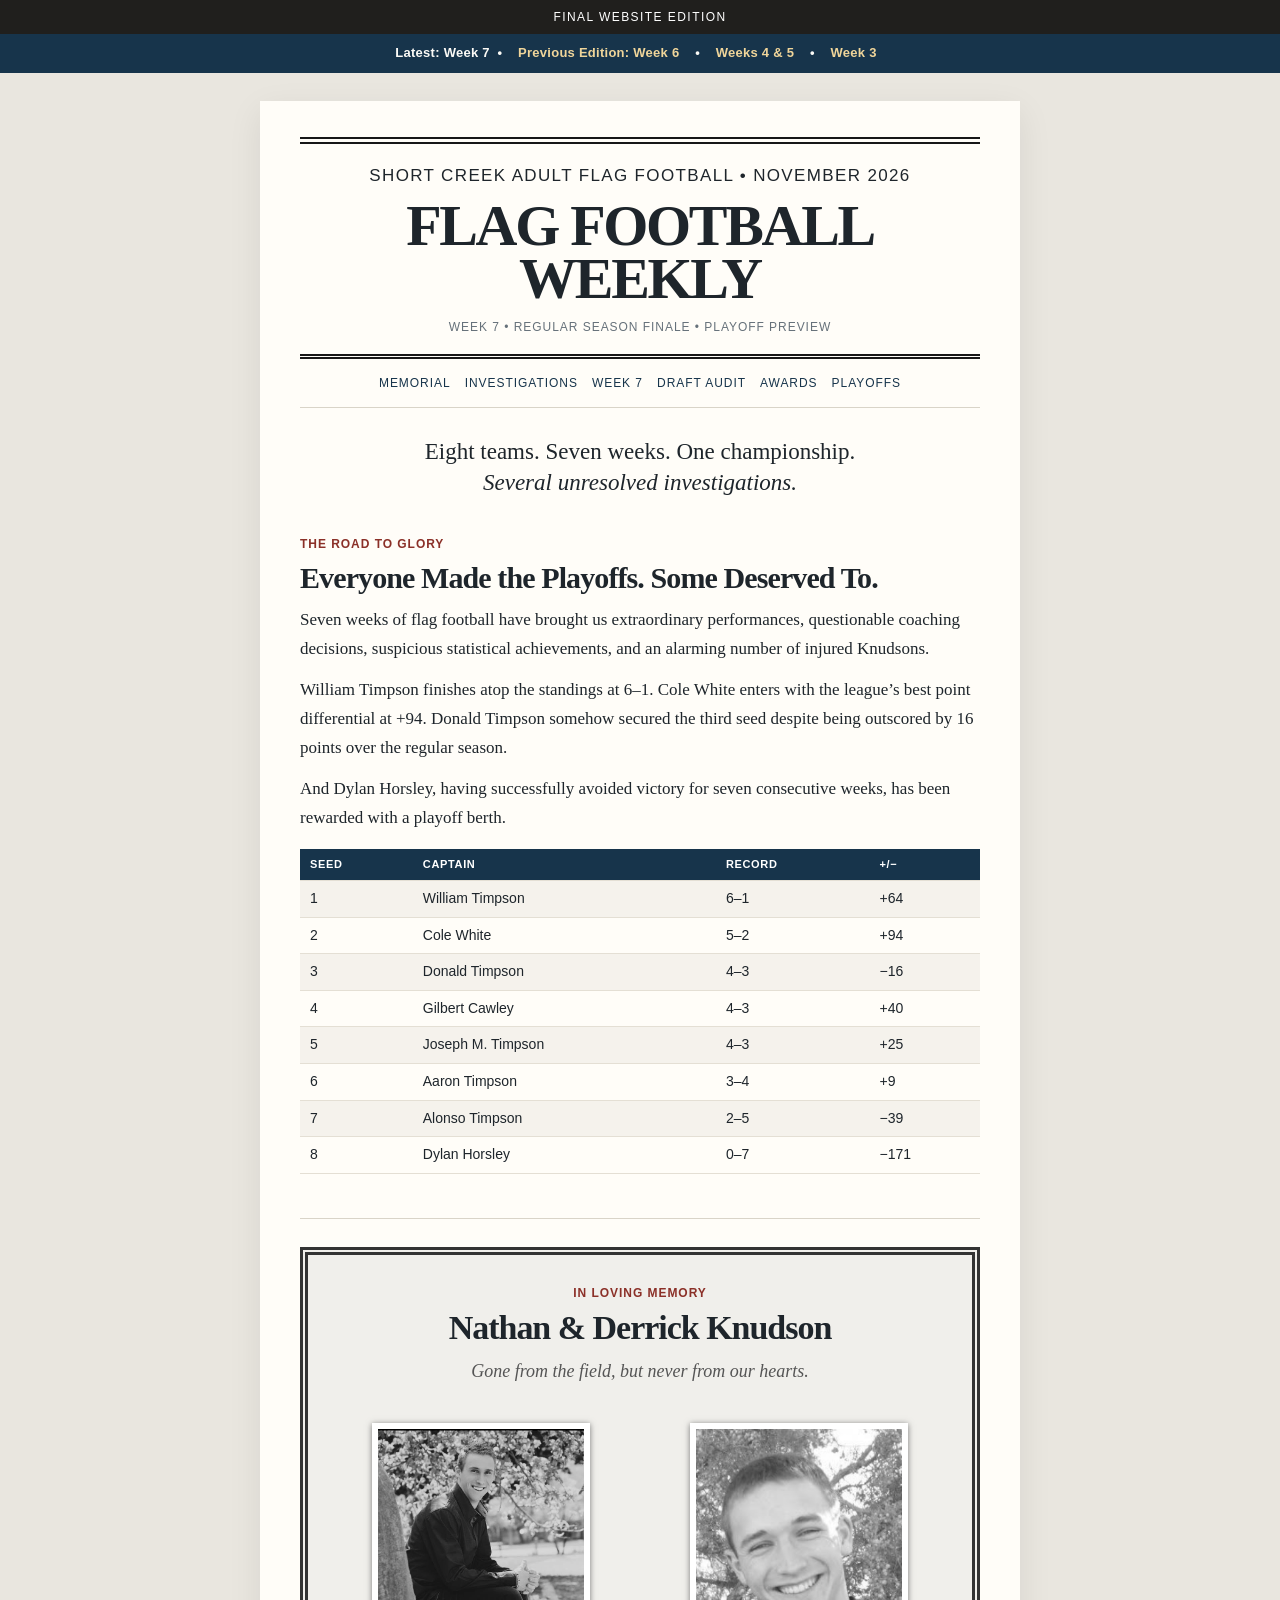
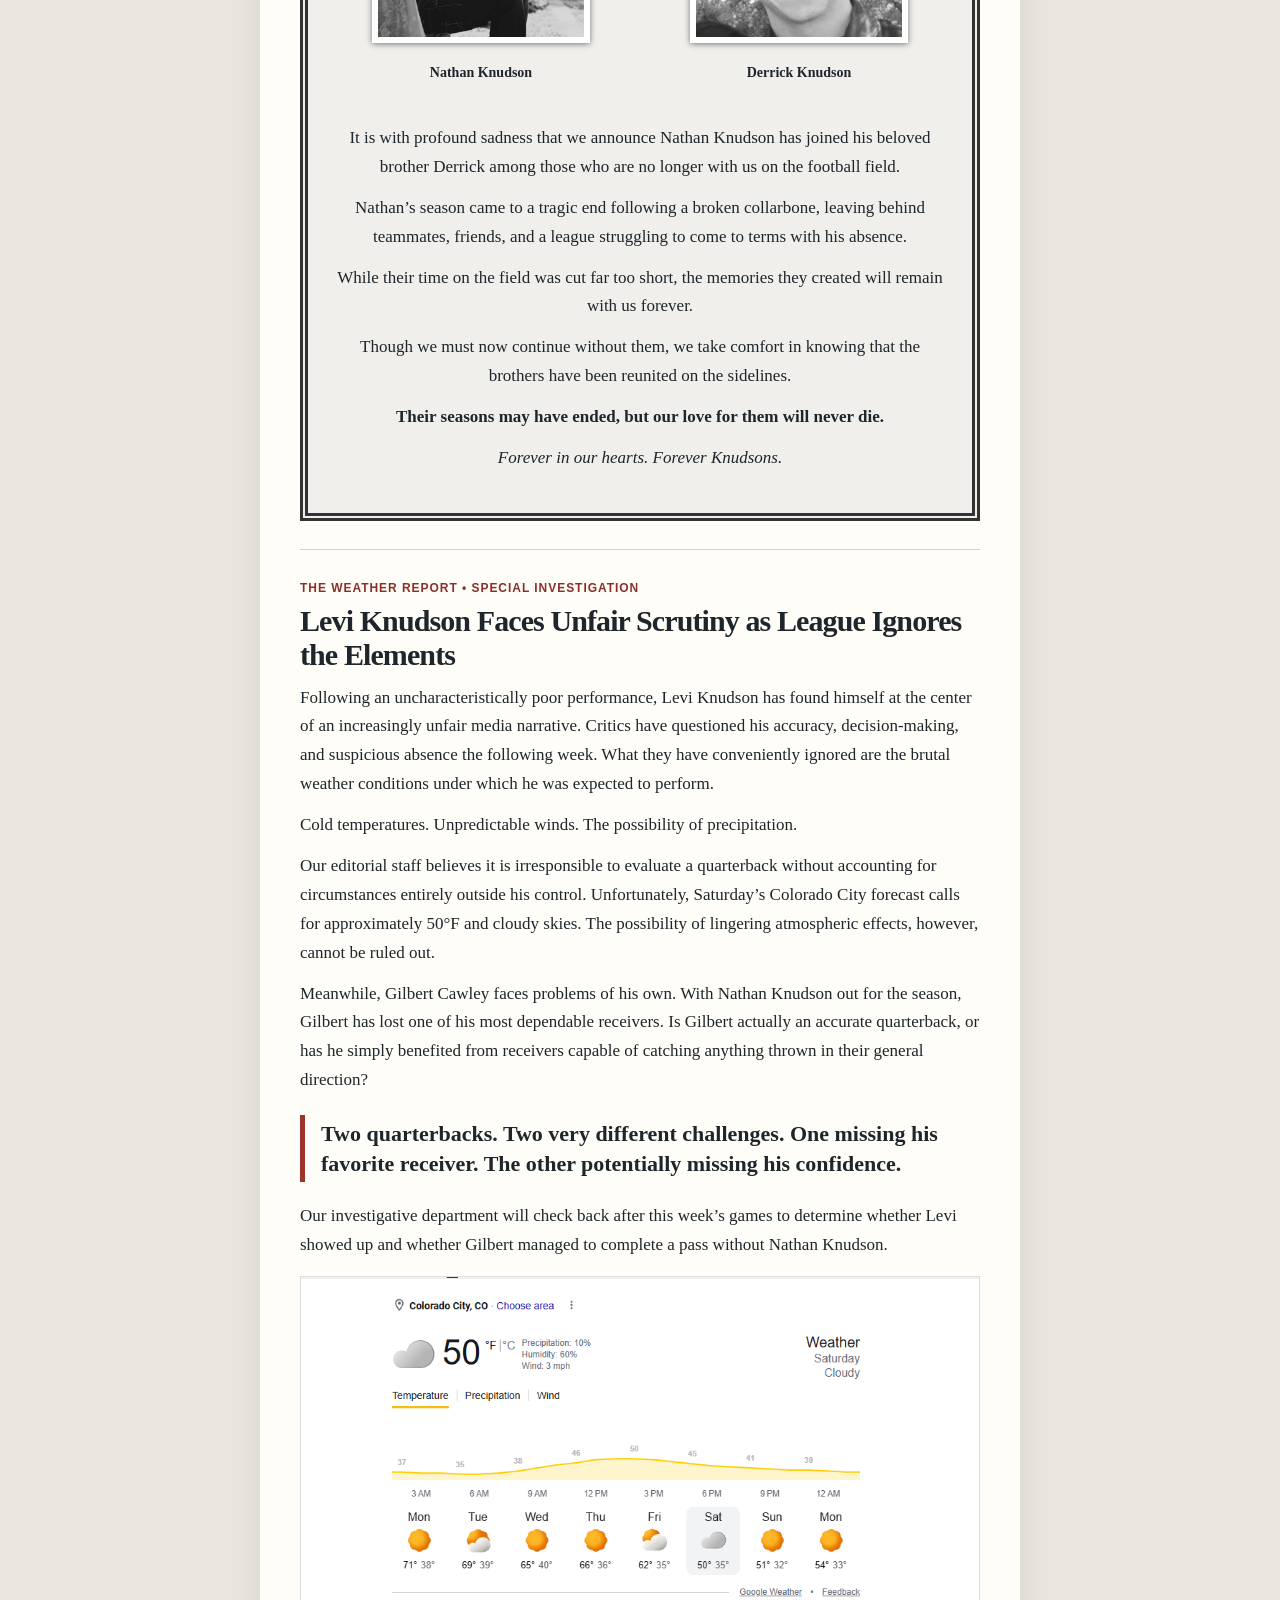
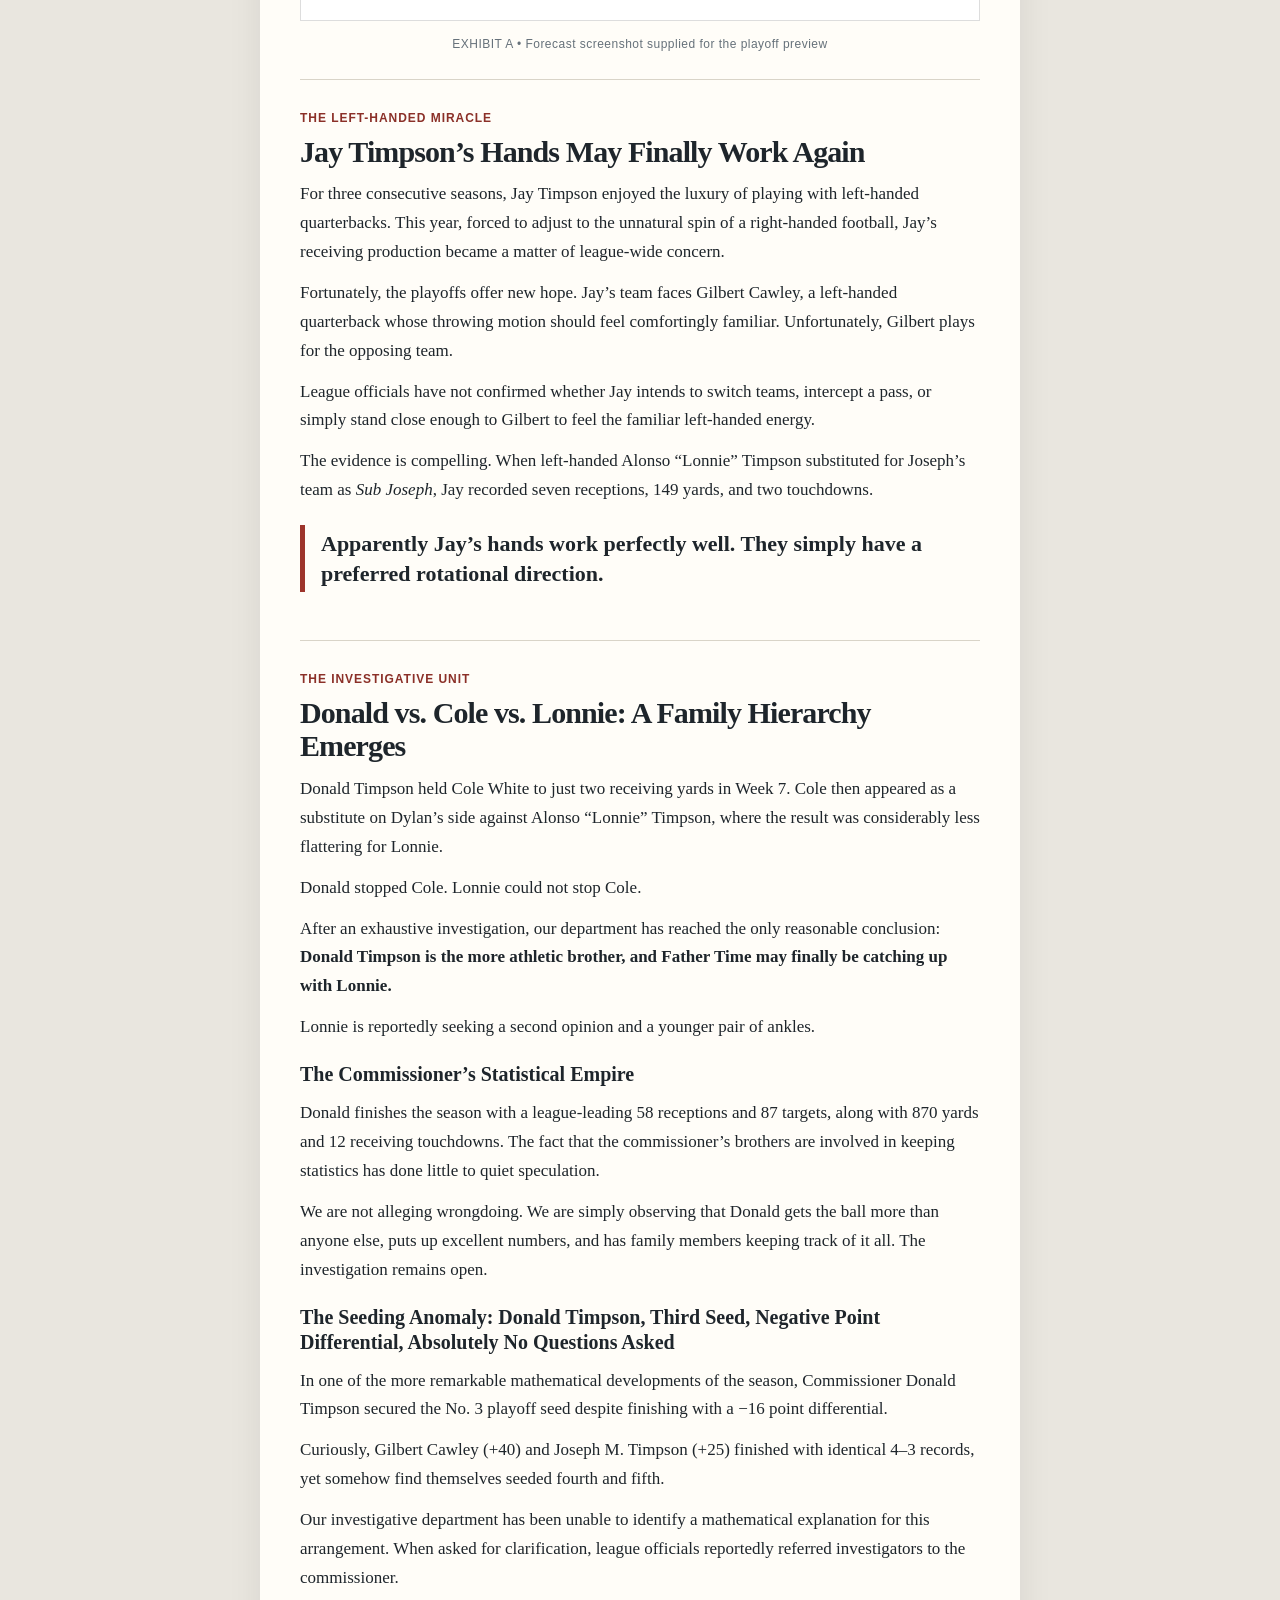
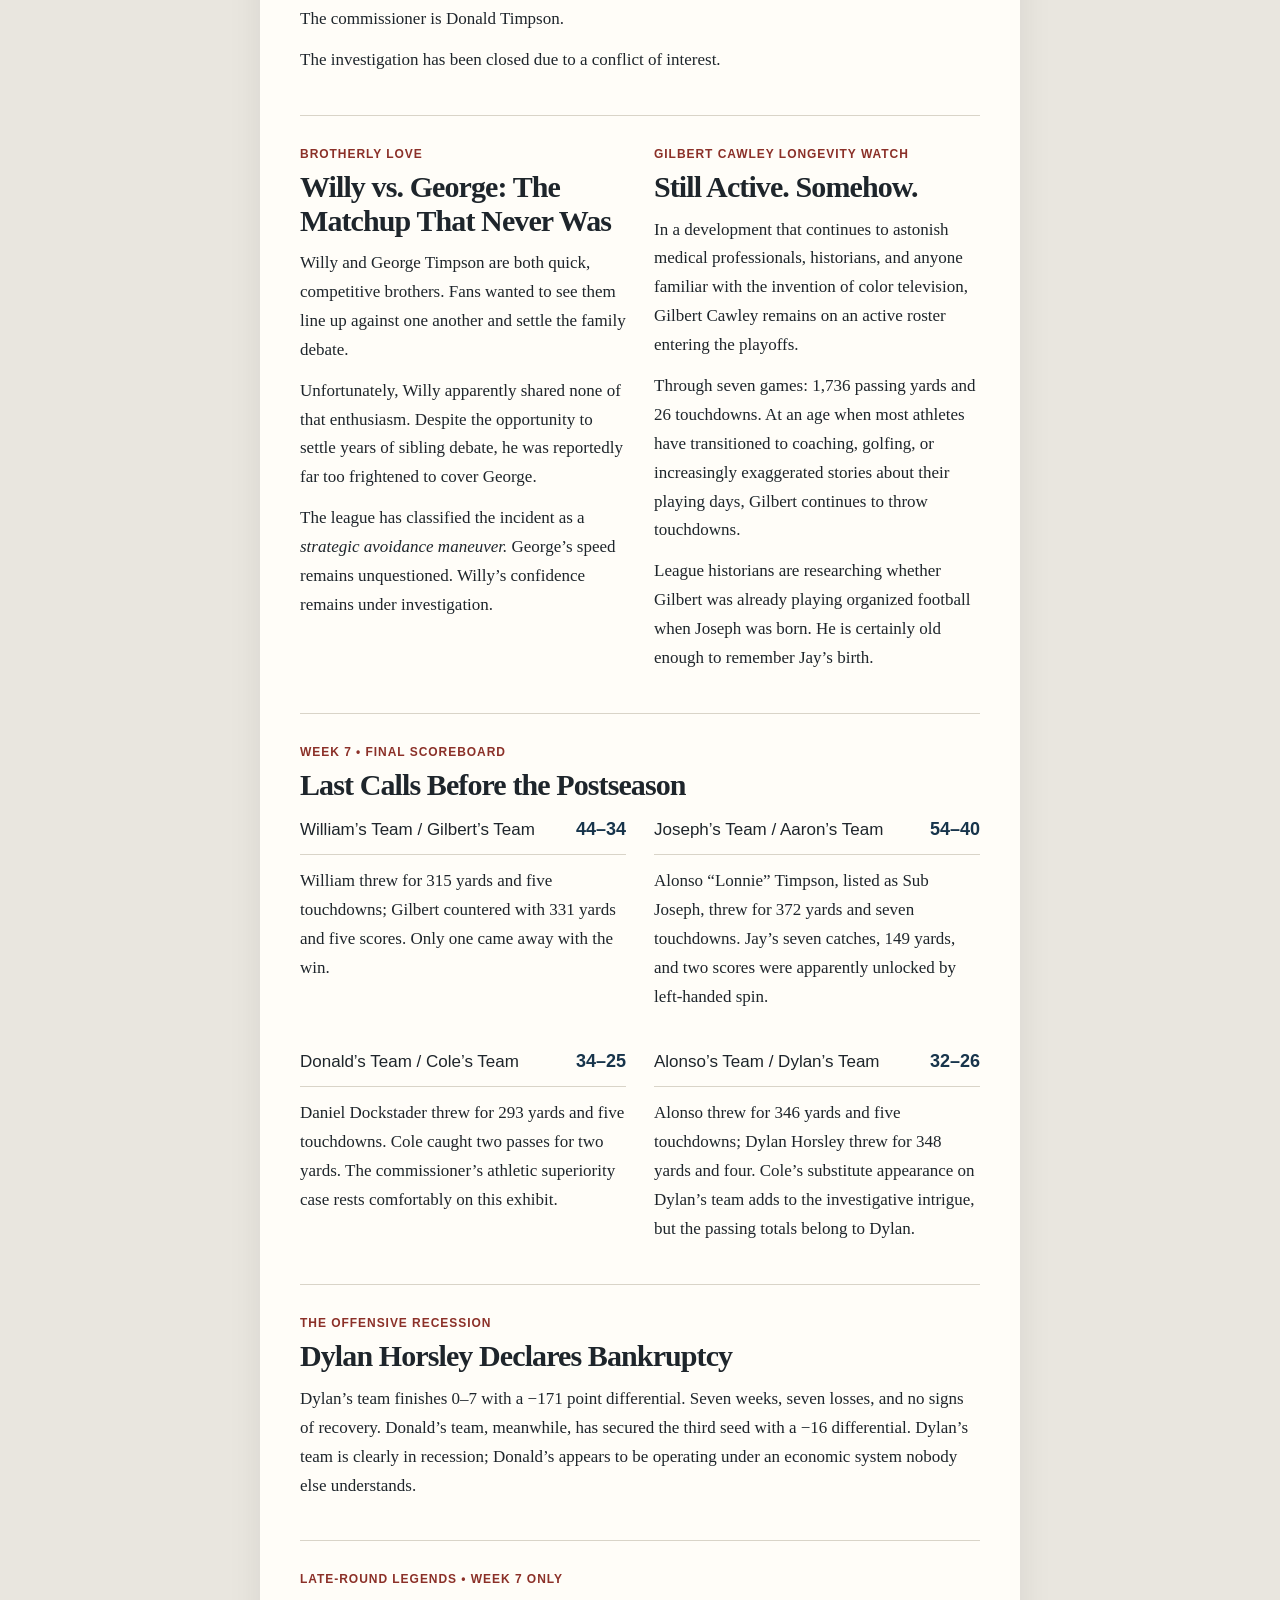
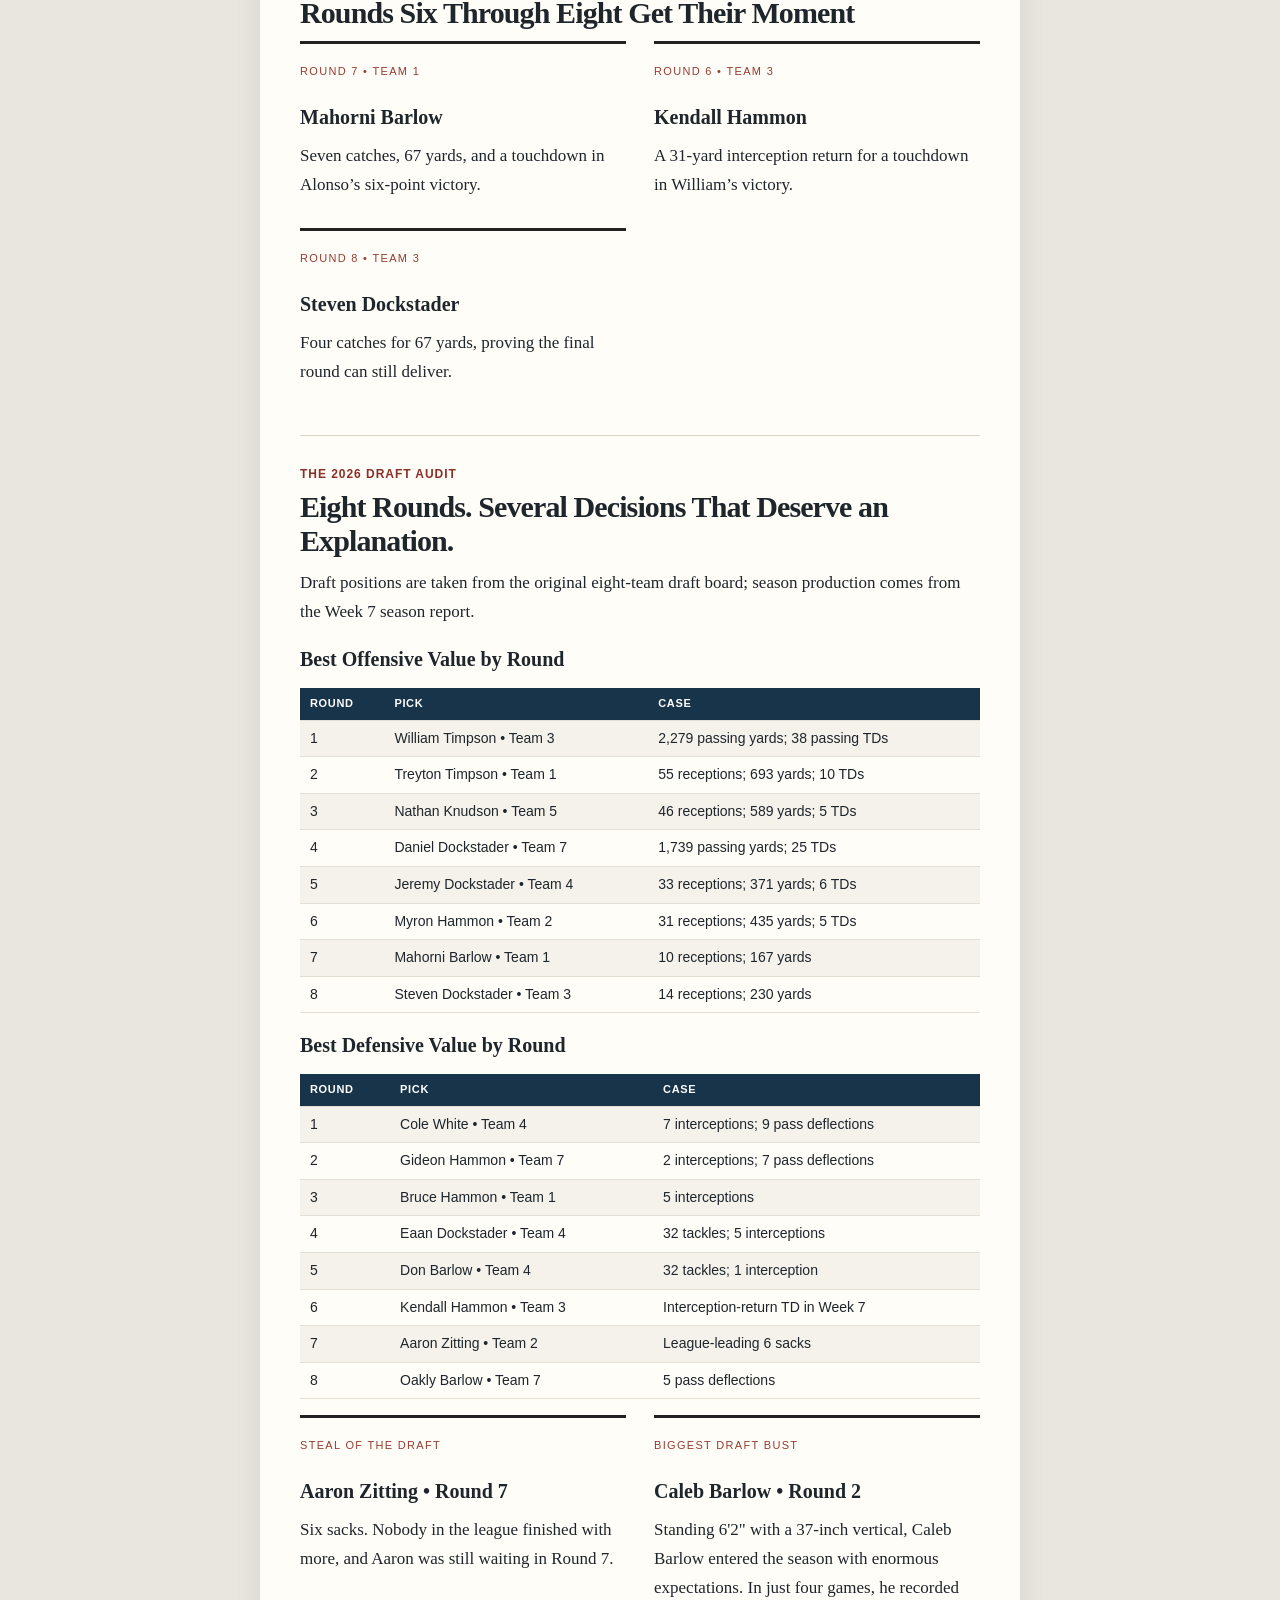
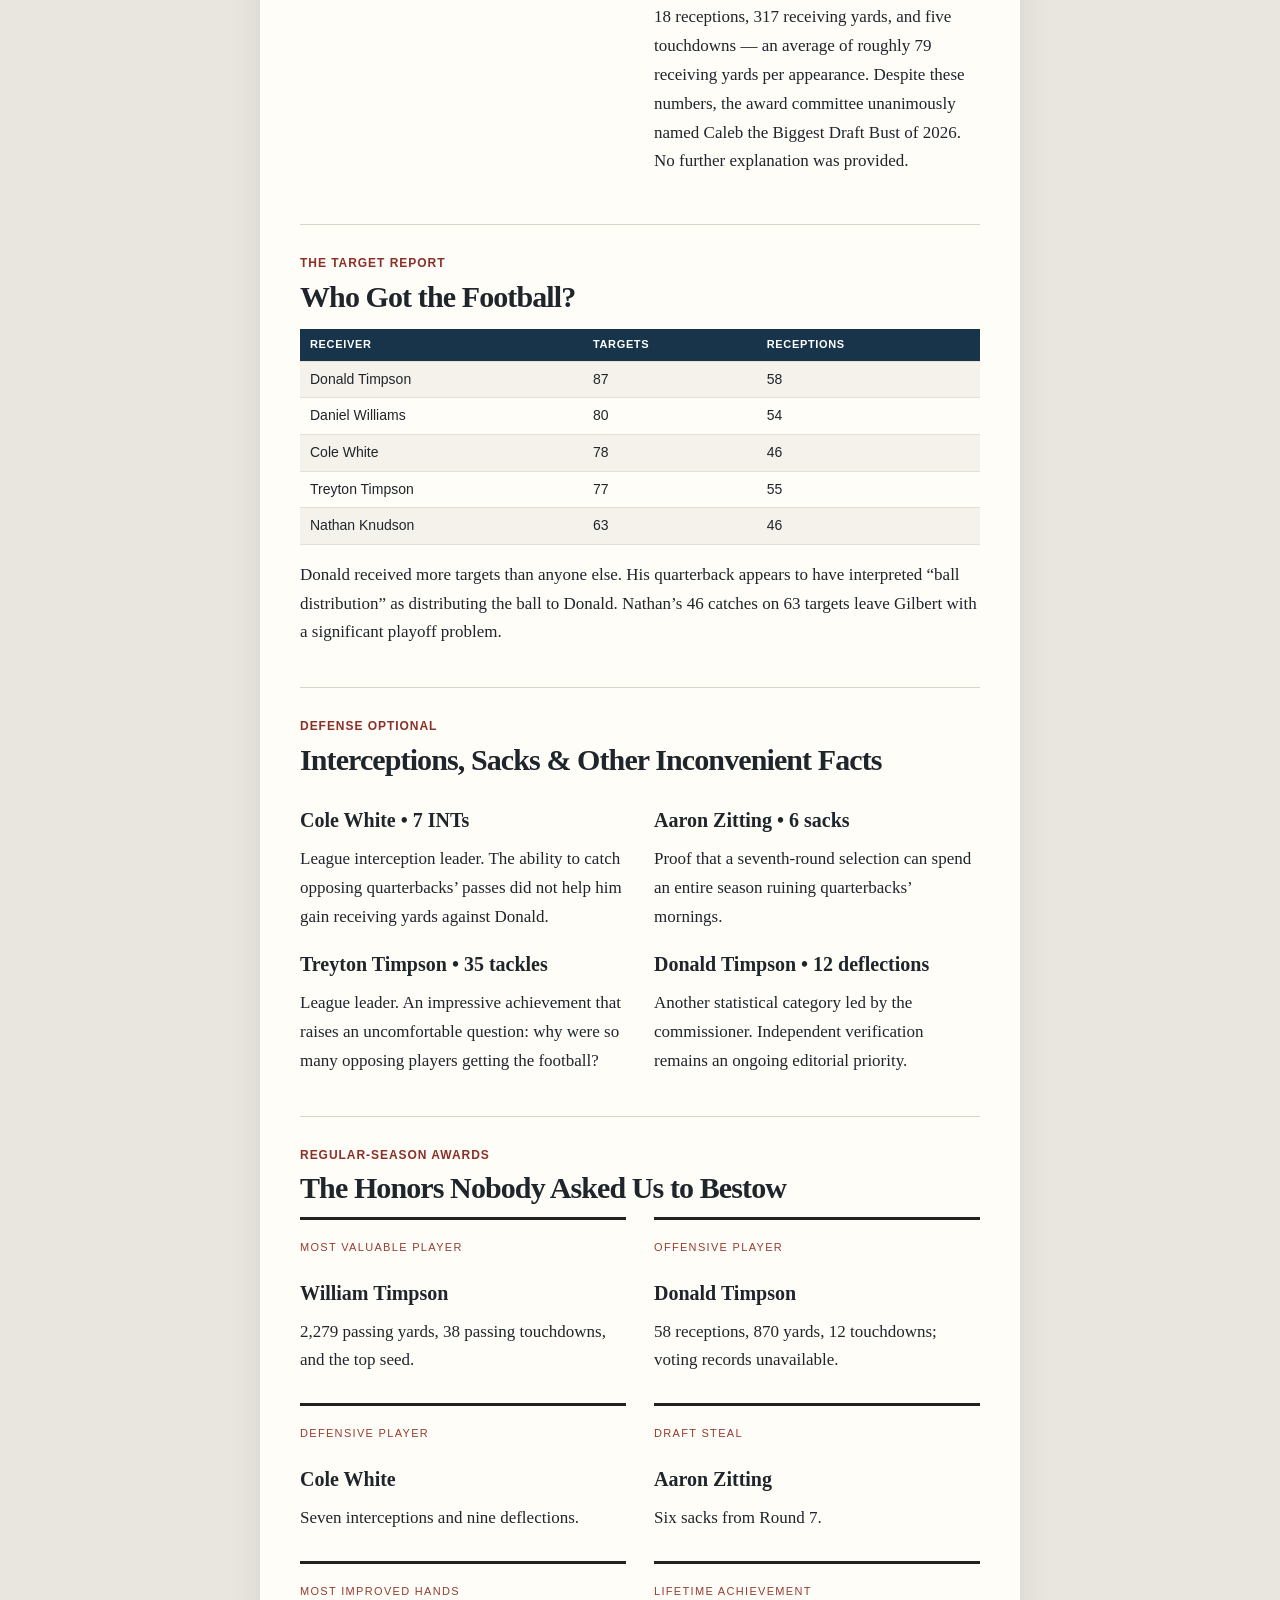
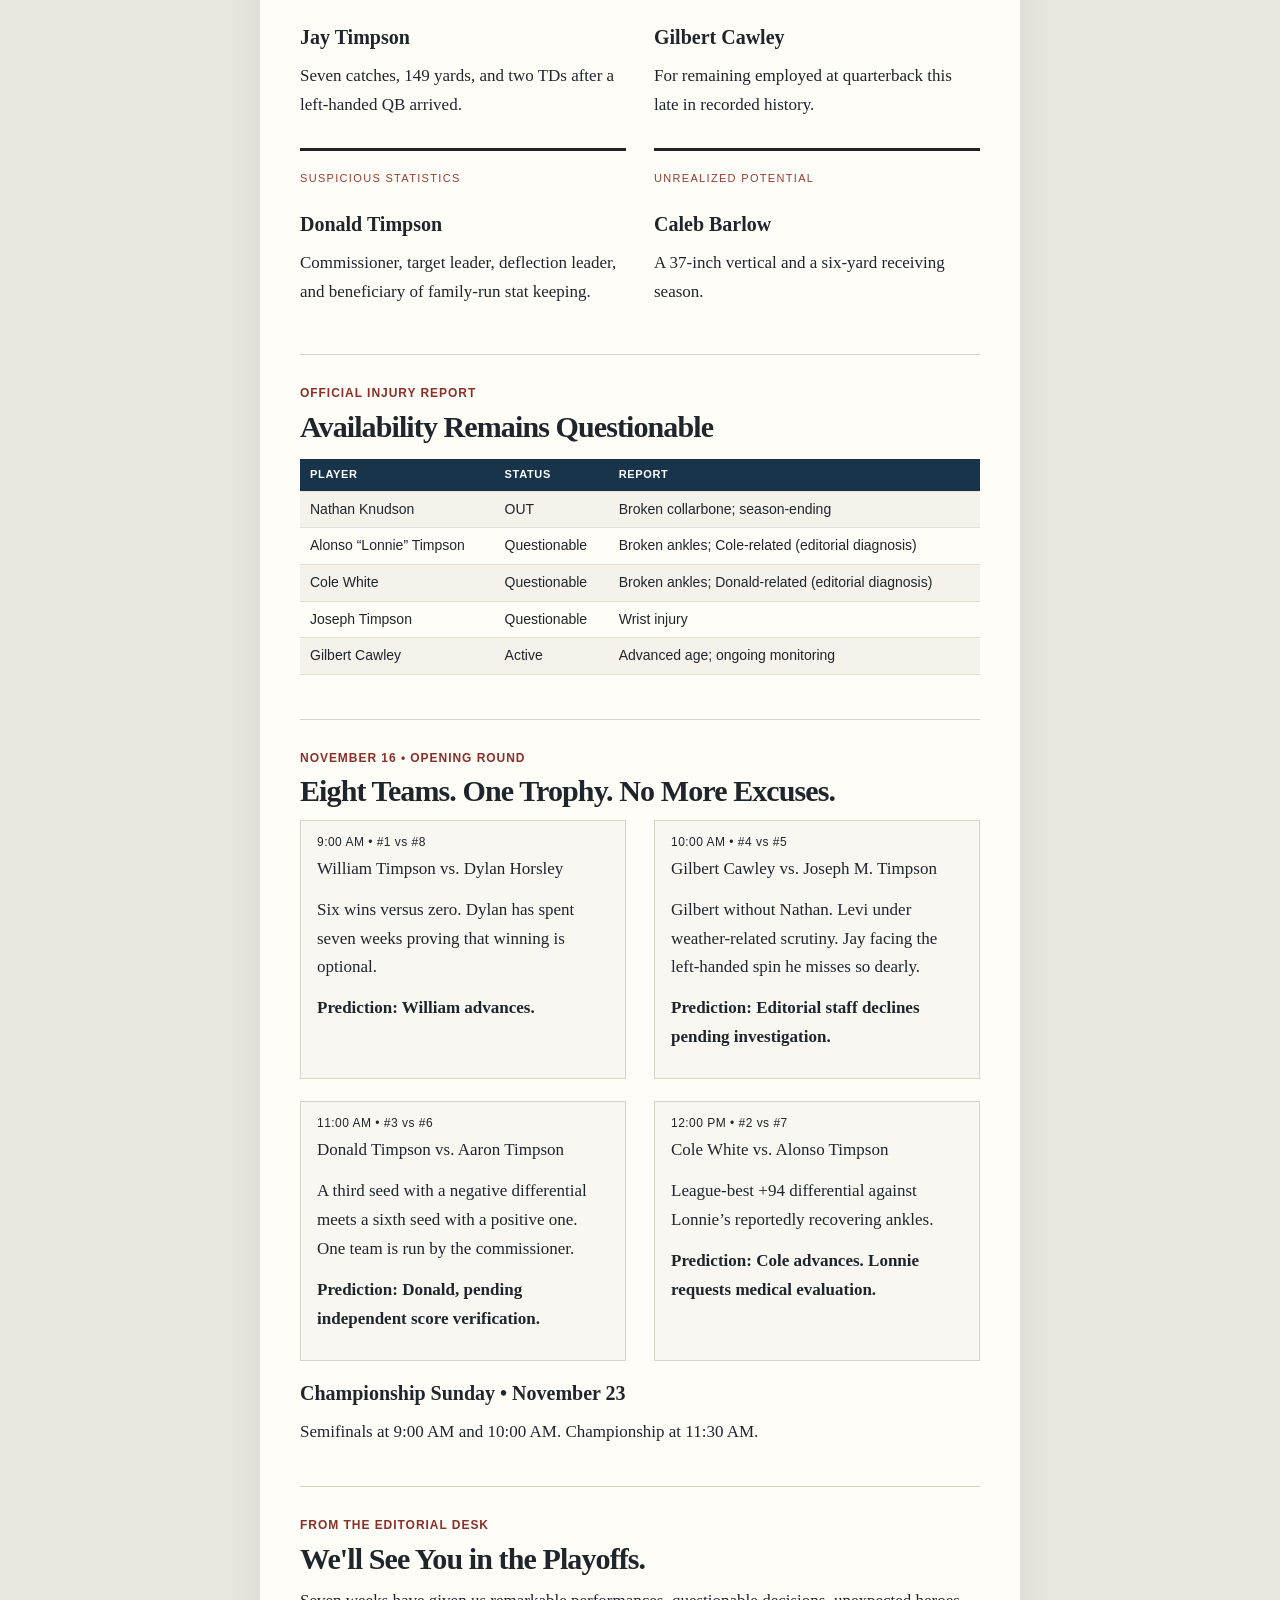
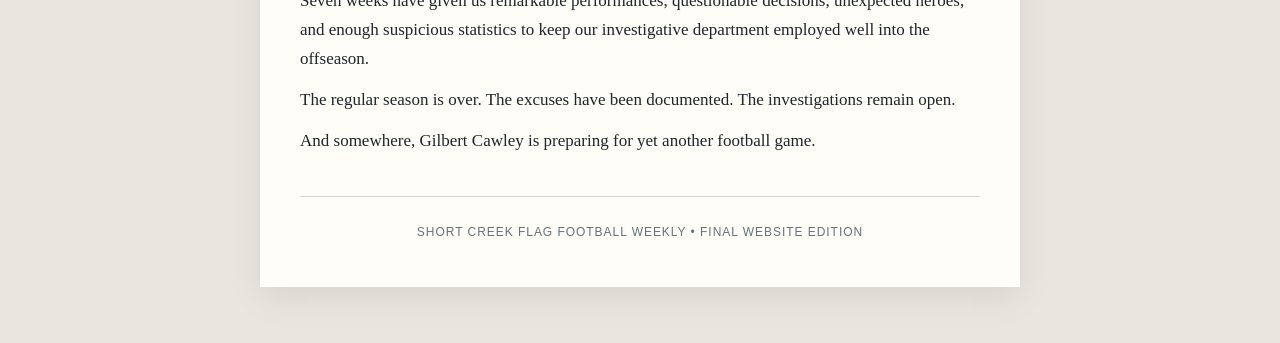
==== commit 42ba663d: "Fix styling" ====
--- a/index.html
+++ b/index.html
@@ -24,7 +24,7 @@
 <meta name="twitter:description" content="The Playoff Edition: eight teams, seven weeks, one championship, and several unresolved investigations.">
 <meta name="twitter:image" content="https://cpff.online/og.png">
 <meta name="twitter:image:alt" content="Flag Football Weekly, Week 7, the Playoff Edition. William Timpson is 6–1. Cole White is plus 94. Dylan Horsley is 0–7.">
-<link rel="stylesheet" href="/styles.css">
+<link rel="stylesheet" href="styles.css">
 <script data-goatcounter="https://cpff.goatcounter.com/count"
         async src="//gc.zgo.at/count.js"></script>
 </head>
--- a/styles.css
+++ b/styles.css
@@ -1,2 +1,195 @@
-*{box-sizing:border-box}body{margin:0;background:#e9e6df;color:#171717;font-family:Georgia,serif} .paper{max-width:1050px;margin:30px auto;background:#fffdf8;padding:44px 58px;box-shadow:0 8px 35px #0002}.eyebrow,.kicker,th,.tag,nav,.sub{font-family:Arial,sans-serif;letter-spacing:.11em;text-transform:uppercase}header{text-align:center;border-top:7px double #171717;border-bottom:5px double #171717;padding:20px 0}header h1{font-size:clamp(32px,6vw,66px);letter-spacing:-.06em;line-height:.95;margin:8px 0}header .sub{font-size:11px;margin-top:15px} .lead{font-size:25px;line-height:1.24;text-align:center;margin:34px auto;max-width:750px}nav{display:flex;flex-wrap:wrap;gap:12px;justify-content:center;border-bottom:1px solid #aaa;padding:14px 0;font-size:10px}nav a{color:#333;text-decoration:none}section{padding:32px 0;border-bottom:1px solid #aaa}h2{font-size:33px;letter-spacing:-.035em;line-height:1.06;margin:8px 0 16px}h3{font-size:21px;margin:22px 0 8px}p{font-size:16px;line-height:1.65;margin:11px 0}.kicker{color:#8b3028;font-size:11px;font-weight:bold}.dek{font-size:19px;color:#555;font-style:italic;line-height:1.35}.two{display:grid;grid-template-columns:1fr 1fr;gap:32px}.three{display:grid;grid-template-columns:repeat(3,1fr);gap:18px}.memorial{background:#f0efeb;border:8px double #333;padding:28px;text-align:center}.memorial h2{font-size:39px}.portraits{display:flex;justify-content:center;gap:20px;margin:22px 0}.portrait{width:44%;max-width:260px}.portrait img{width:100%;height:230px;object-fit:cover;filter:grayscale(1);border:6px solid white;box-shadow:0 1px 6px #777}.portrait figcaption{font-size:14px;margin-top:8px;font-weight:bold}.memorial p{max-width:650px;margin:12px auto}table{border-collapse:collapse;width:100%;font-family:Arial,sans-serif;font-size:13px;margin:18px 0}th{text-align:left;background:#202020;color:white;font-size:10px}td,th{padding:9px;border-bottom:1px solid #ccc}tr:nth-child(even) td{background:#f5f2ec}.pull{font-size:24px;line-height:1.28;font-weight:bold;border-left:5px solid #9d342b;padding:12px 18px;margin:22px 0}.weather{width:100%;max-width:620px;display:block;margin:15px auto;border:1px solid #ddd}.caption{font:11px Arial,sans-serif;color:#777;text-align:center}.score{display:flex;justify-content:space-between;gap:16px;font-family:Arial,sans-serif;border-bottom:1px solid #ddd;padding:12px 0}.score b{font-size:19px}.small{font-size:13px;color:#666}.award{border-top:3px solid #222;padding:13px 0}.award strong{font-size:18px}.badge{font:11px Arial,sans-serif;color:#963c31;text-transform:uppercase;letter-spacing:.12em}.bracket{display:grid;grid-template-columns:1fr 1fr;gap:12px}.match{border:1px solid #aaa;padding:14px;background:#f9f7f2}.match b{display:block;font:12px Arial,sans-serif;margin-bottom:8px}.match span{font-size:17px}.foot{font:12px Arial,sans-serif;color:#777;text-align:center;margin-top:30px}.proof{background:#201f1d;color:white;padding:10px 20px;text-align:center;font:12px Arial,sans-serif;letter-spacing:.12em} @media(max-width:700px){.paper{margin:0;padding:22px}.two,.three,.bracket{grid-template-columns:1fr}.portrait img{height:155px}section{padding:24px 0}h2{font-size:28px}.lead{font-size:21px}table{font-size:11px}td,th{padding:6px}}@media print{body{background:white}.paper{box-shadow:none;margin:0;max-width:none}.proof,nav{display:none}section{break-inside:avoid}}
-.edition-nav{display:block;background:#17344b;color:#fbfaf6;padding:10px 16px;text-align:center;font:700 13px/1.4 Arial,sans-serif;letter-spacing:.04em;text-transform:none;border:0}.edition-nav a{color:#f0d59a;margin:0 8px;text-decoration:none}.edition-nav a:hover{text-decoration:underline}
+* { box-sizing: border-box; }
+html { scroll-behavior: smooth; }
+body {
+  margin: 0;
+  background: #e9e6df;
+  color: #1e252b;
+  font: 17px/1.7 Georgia, "Times New Roman", serif;
+}
+.paper {
+  width: min(760px, calc(100% - 40px));
+  margin: 28px auto 56px;
+  background: #fffdf8;
+  padding: 36px 40px 48px;
+  box-shadow: 0 10px 32px #00000014;
+}
+.eyebrow, .kicker, .tag, nav, .sub {
+  font-family: Arial, sans-serif;
+  letter-spacing: .08em;
+  text-transform: uppercase;
+}
+header {
+  text-align: center;
+  border-top: 7px double #171717;
+  border-bottom: 5px double #171717;
+  padding: 18px 0 16px;
+}
+header h1 {
+  font-size: clamp(34px, 7vw, 58px);
+  letter-spacing: -.04em;
+  line-height: .92;
+  margin: 8px 0;
+}
+header .sub {
+  font-size: 12px;
+  margin-top: 12px;
+  color: #66717a;
+}
+.lead {
+  font-size: 23px;
+  line-height: 1.35;
+  text-align: center;
+  margin: 28px auto 8px;
+}
+nav {
+  display: flex;
+  flex-wrap: wrap;
+  gap: 8px 14px;
+  justify-content: center;
+  border-bottom: 1px solid #d9d4c8;
+  padding: 14px 0;
+  font-size: 12px;
+}
+nav a { color: #17344b; text-decoration: none; }
+nav a:hover { text-decoration: underline; }
+section {
+  padding: 28px 0;
+  border-bottom: 1px solid #d9d4c8;
+}
+h2 {
+  font-size: 30px;
+  letter-spacing: -.03em;
+  line-height: 1.12;
+  margin: 6px 0 12px;
+}
+h3 {
+  font-size: 20px;
+  line-height: 1.25;
+  margin: 20px 0 8px;
+}
+p { font-size: 17px; line-height: 1.7; margin: 12px 0; }
+.kicker { color: #8b3028; font-size: 12px; font-weight: bold; }
+.dek { font-size: 18px; color: #555; font-style: italic; line-height: 1.4; }
+.two, .bracket { display: grid; grid-template-columns: 1fr 1fr; gap: 22px 28px; }
+.three { display: grid; grid-template-columns: 1fr 1fr; gap: 8px 28px; }
+.two article, .match, .award { min-width: 0; }
+.memorial {
+  background: #f0efeb;
+  border: 8px double #333;
+  padding: 28px 24px;
+  text-align: center;
+}
+.memorial h2 { font-size: 34px; }
+.portraits { display: flex; justify-content: center; gap: 20px; margin: 22px 0; }
+.portrait { width: 46%; max-width: 240px; }
+.portrait img {
+  width: 100%;
+  height: 220px;
+  object-fit: cover;
+  object-position: center top;
+  filter: grayscale(1);
+  border: 6px solid white;
+  box-shadow: 0 1px 6px #777;
+}
+.portrait figcaption { font-size: 14px; margin-top: 8px; font-weight: bold; }
+.memorial p { max-width: 38em; margin: 12px auto; }
+table {
+  border-collapse: collapse;
+  width: 100%;
+  font-family: Arial, sans-serif;
+  font-size: 14px;
+  line-height: 1.4;
+  margin: 16px 0;
+}
+th {
+  text-align: left;
+  background: #17344b;
+  color: white;
+  font-family: Arial, sans-serif;
+  font-size: 11px;
+  letter-spacing: .06em;
+  text-transform: uppercase;
+}
+td, th { padding: 8px 10px; border-bottom: 1px solid #e4dfd4; vertical-align: top; }
+tr:nth-child(even) td { background: #f5f2ec; }
+.pull {
+  font-size: 22px;
+  line-height: 1.35;
+  font-weight: bold;
+  border-left: 5px solid #9d342b;
+  padding: 4px 0 4px 16px;
+  margin: 20px 0;
+}
+.weather { width: 100%; display: block; margin: 16px auto; border: 1px solid #ddd; }
+.caption { font: 12px Arial, sans-serif; color: #66717a; text-align: center; letter-spacing: .04em; }
+.score {
+  display: flex;
+  justify-content: space-between;
+  align-items: baseline;
+  gap: 12px;
+  font-family: Arial, sans-serif;
+  border-bottom: 1px solid #d9d4c8;
+  padding: 0 0 10px;
+}
+.score span { line-height: 1.35; }
+.score b { font-size: 18px; white-space: nowrap; color: #17344b; }
+.small { font-size: 14px; color: #66717a; }
+.award { border-top: 3px solid #222; padding: 12px 0 8px; }
+.award strong { font-size: 18px; }
+.badge {
+  font: 11px Arial, sans-serif;
+  color: #963c31;
+  text-transform: uppercase;
+  letter-spacing: .12em;
+}
+.match {
+  border: 1px solid #d9d4c8;
+  padding: 14px 16px;
+  background: #f9f7f2;
+}
+.match b { display: block; font: 12px Arial, sans-serif; margin-bottom: 6px; letter-spacing: .04em; }
+.match span { font-size: 17px; }
+.foot {
+  font: 12px Arial, sans-serif;
+  color: #66717a;
+  text-align: center;
+  letter-spacing: .08em;
+  margin-top: 28px;
+}
+.proof {
+  background: #201f1d;
+  color: white;
+  padding: 10px 20px;
+  text-align: center;
+  font: 12px Arial, sans-serif;
+  letter-spacing: .12em;
+}
+.edition-nav {
+  display: block;
+  background: #17344b;
+  color: #fbfaf6;
+  padding: 10px 16px;
+  text-align: center;
+  font: 700 13px/1.45 Arial, sans-serif;
+  letter-spacing: .02em;
+  text-transform: none;
+  border: 0;
+}
+.edition-nav a { color: #f0d59a; margin: 0 8px; text-decoration: none; }
+.edition-nav a:hover { text-decoration: underline; }
+@media (max-width: 760px) {
+  .paper { width: 100%; margin: 0; padding: 22px 18px 36px; }
+  .two, .three, .bracket { grid-template-columns: 1fr; }
+  .portrait img { height: 180px; }
+  section { padding: 22px 0; }
+  h2 { font-size: 26px; }
+  .lead { font-size: 20px; }
+  table { font-size: 13px; }
+  td, th { padding: 7px 8px; }
+}
+@media print {
+  body { background: white; font-size: 11pt; }
+  .paper { box-shadow: none; margin: 0; width: auto; padding: 0; }
+  .proof, nav { display: none; }
+  section { break-inside: avoid; }
+}
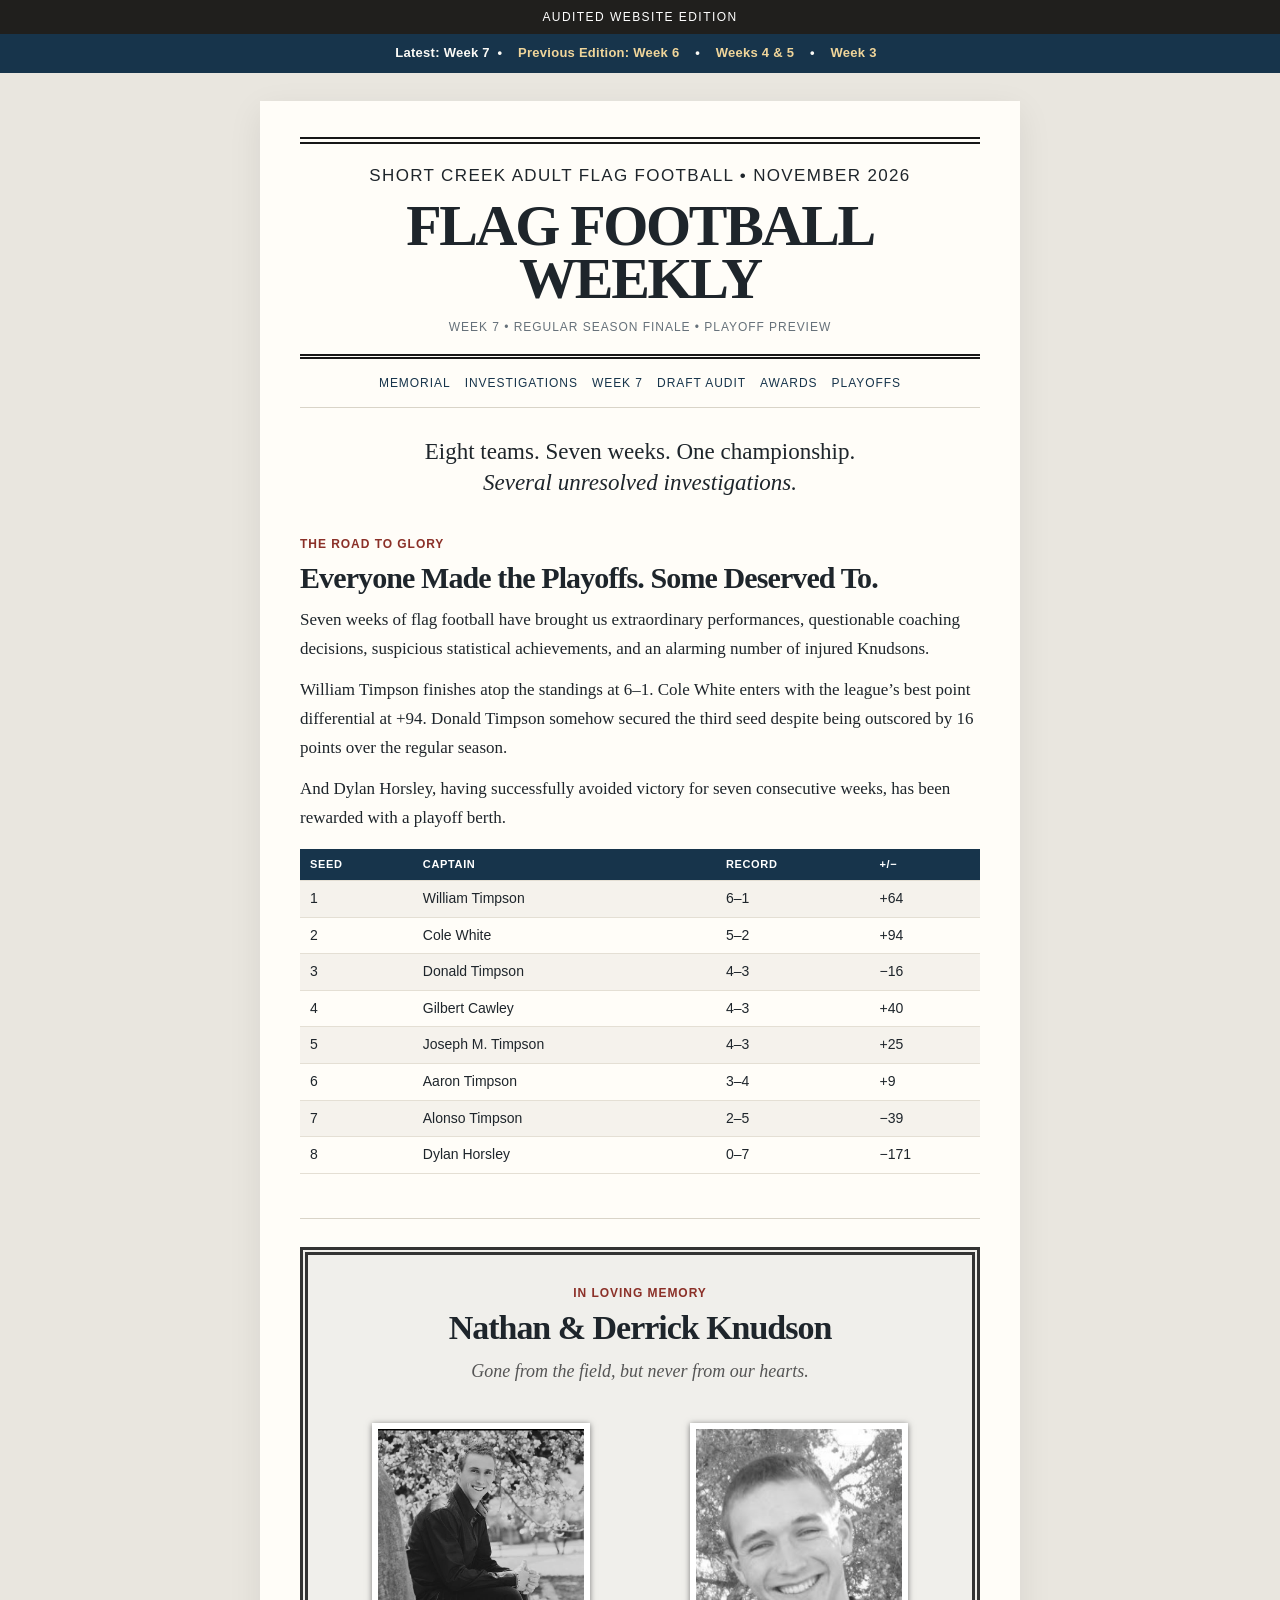
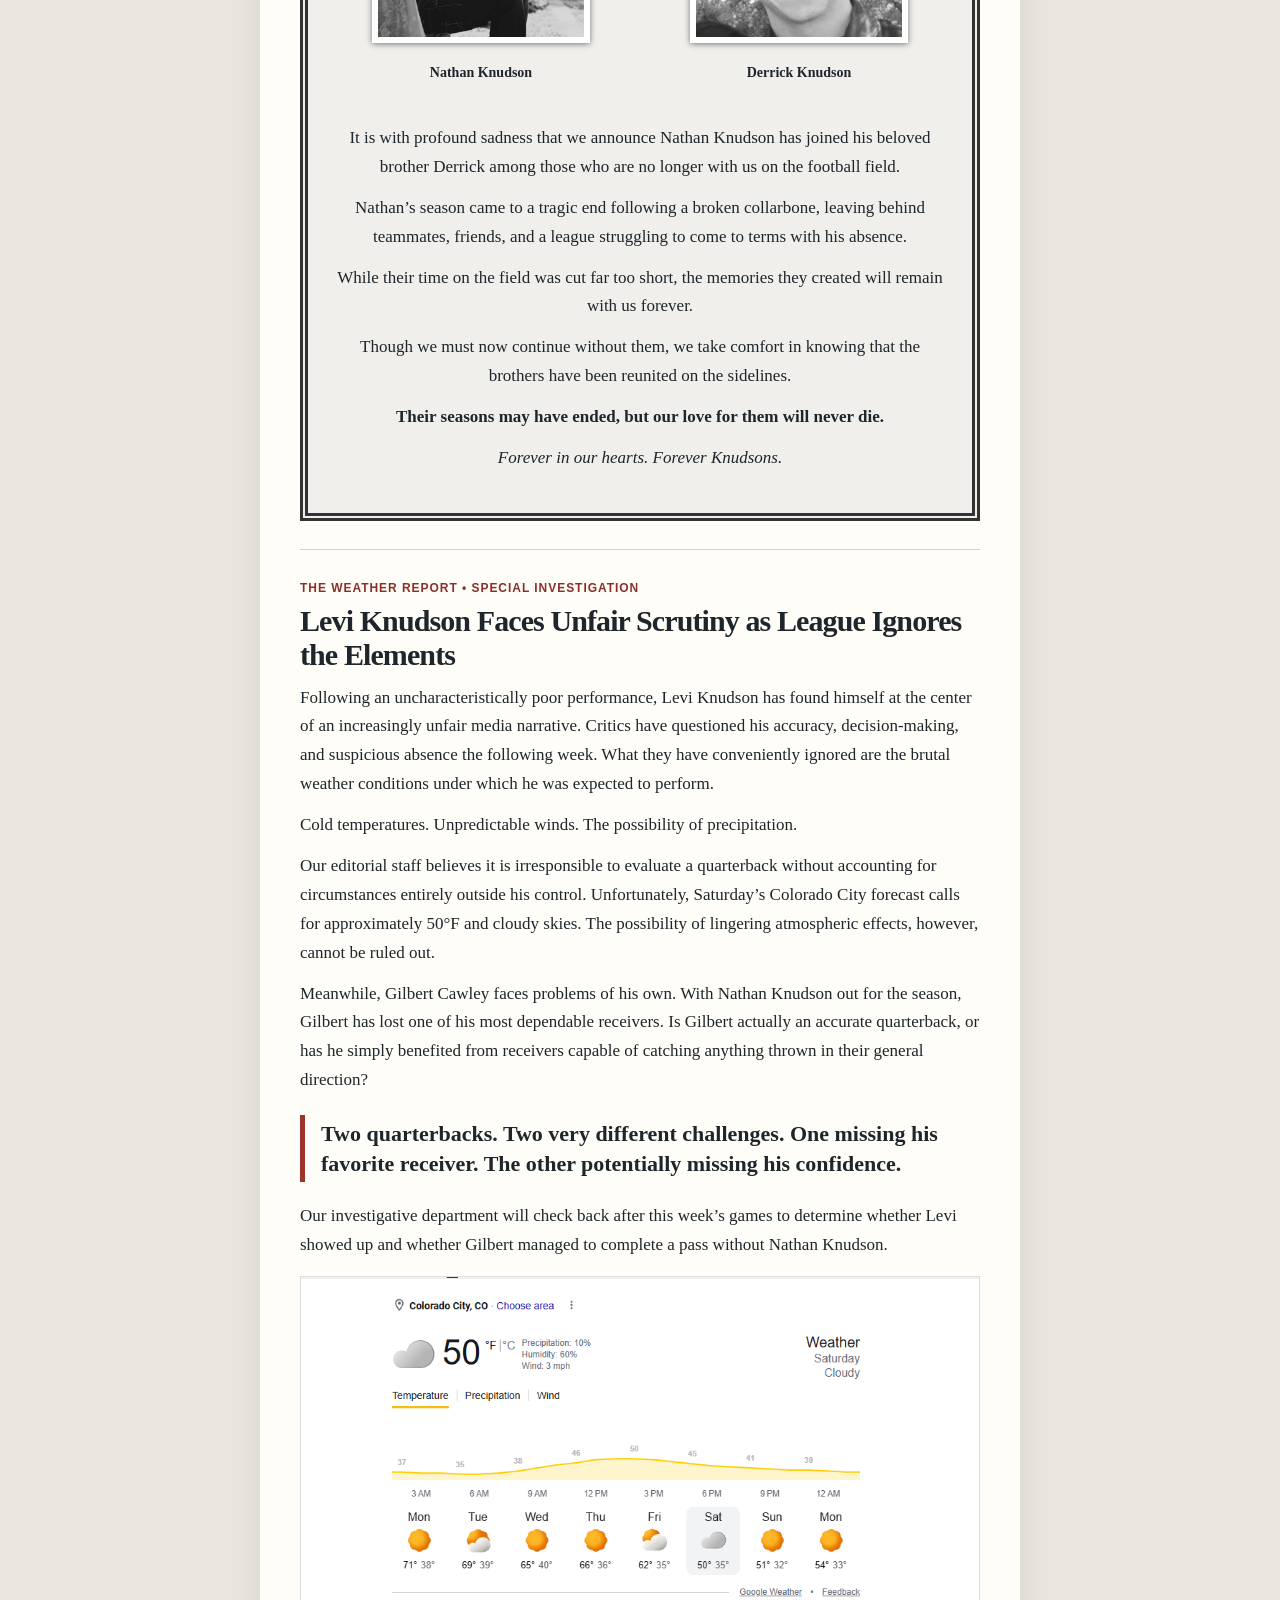
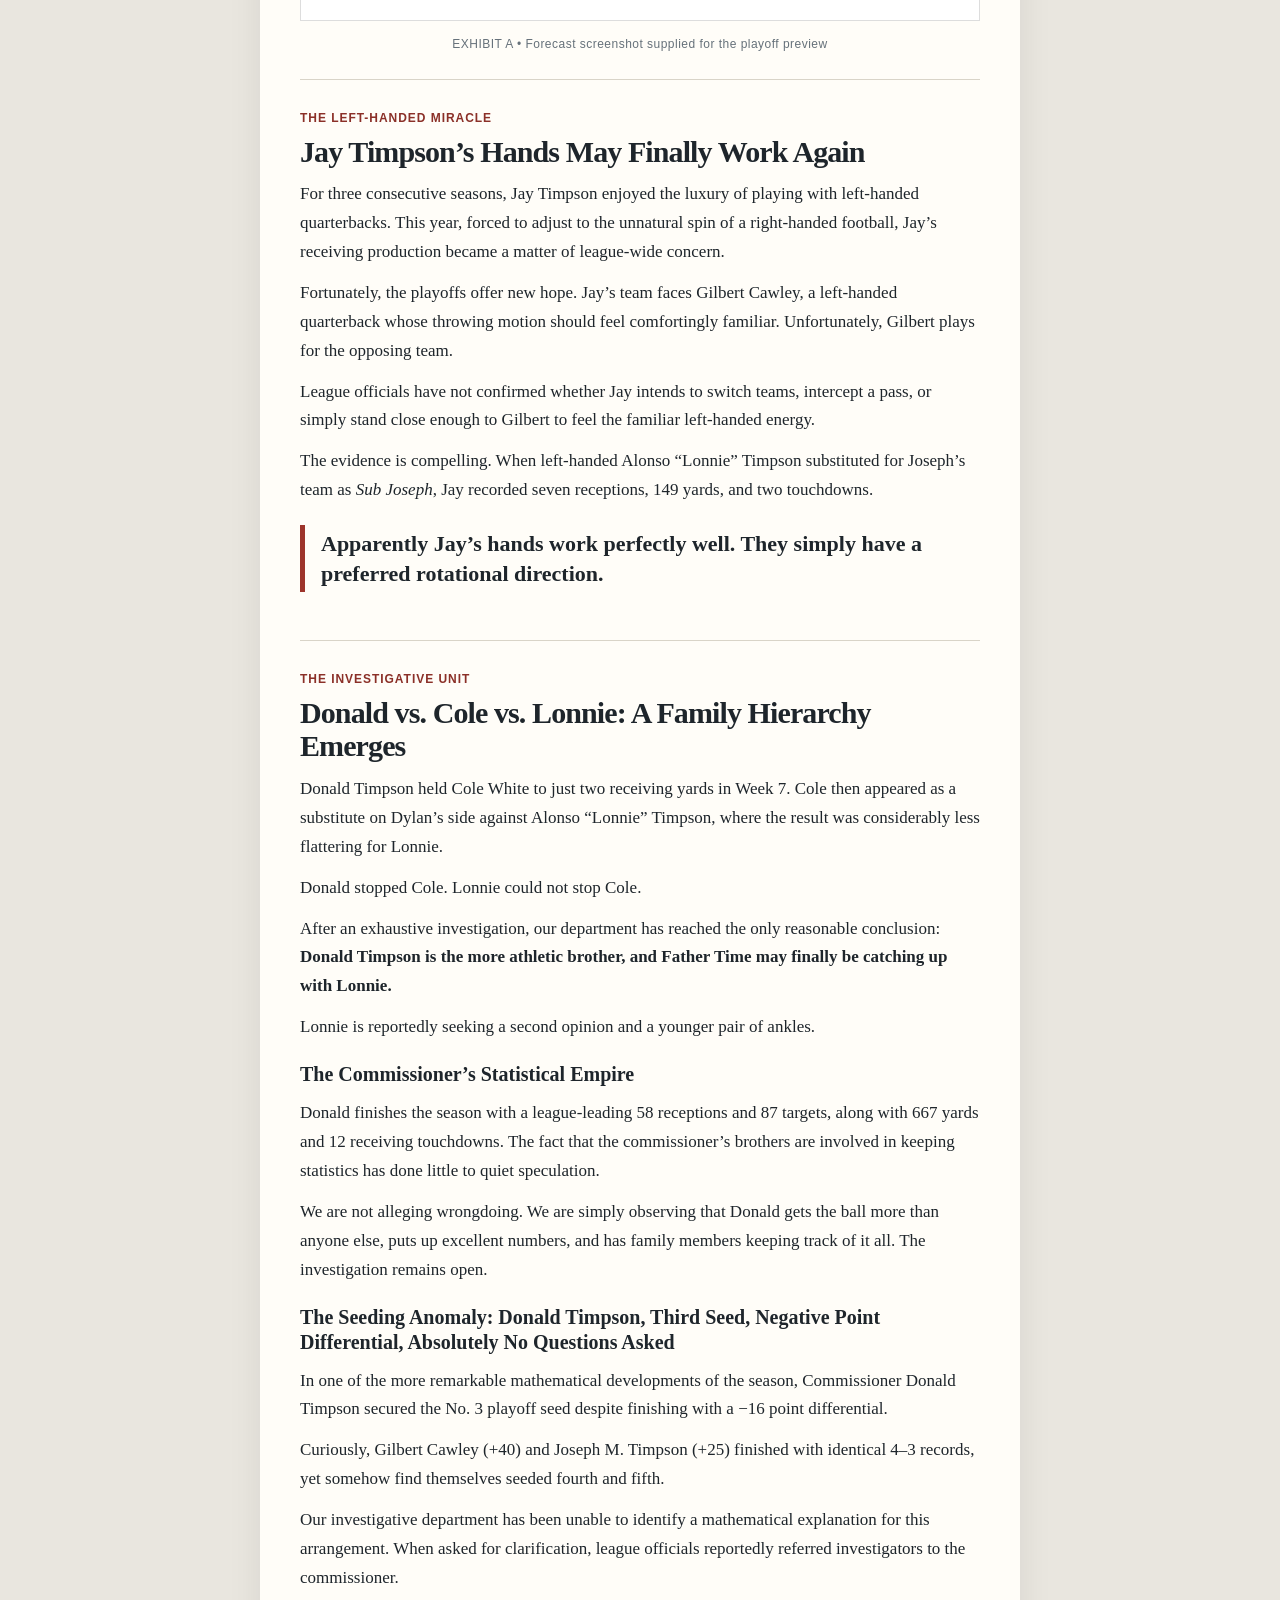
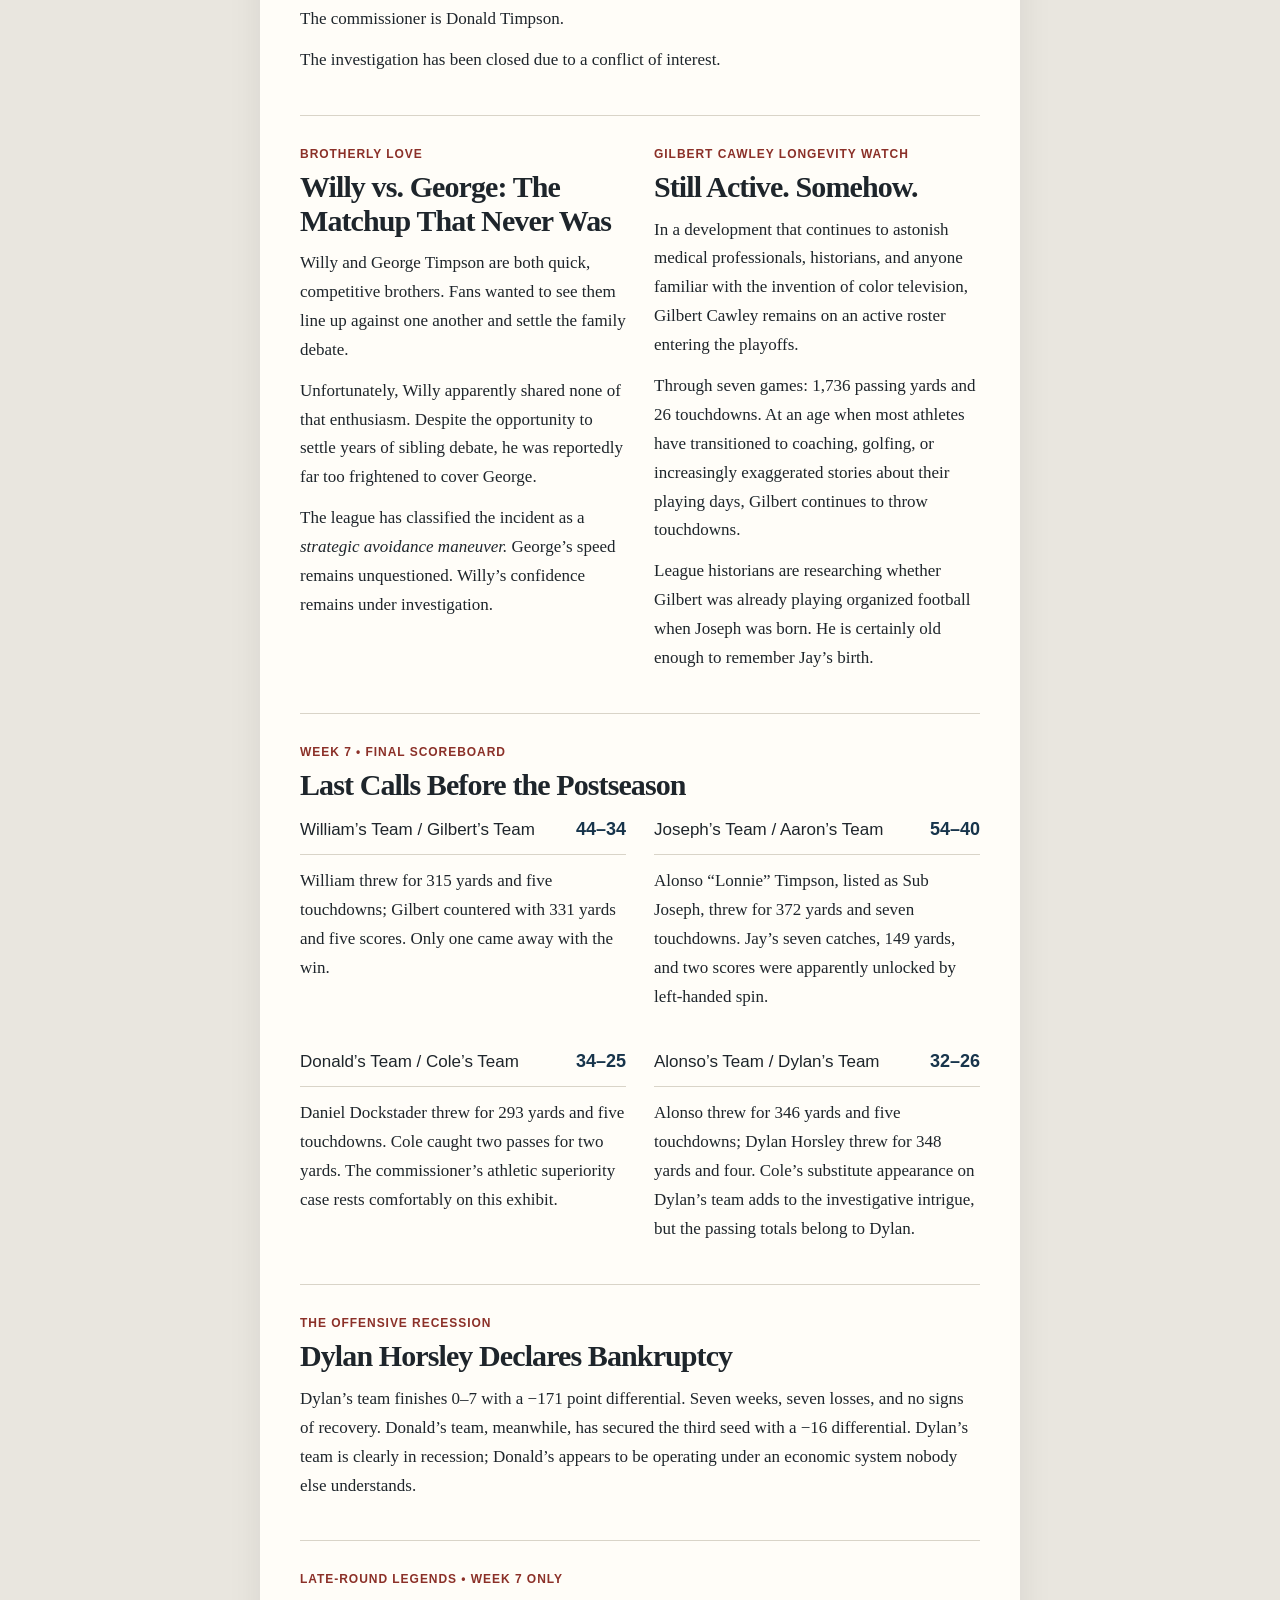
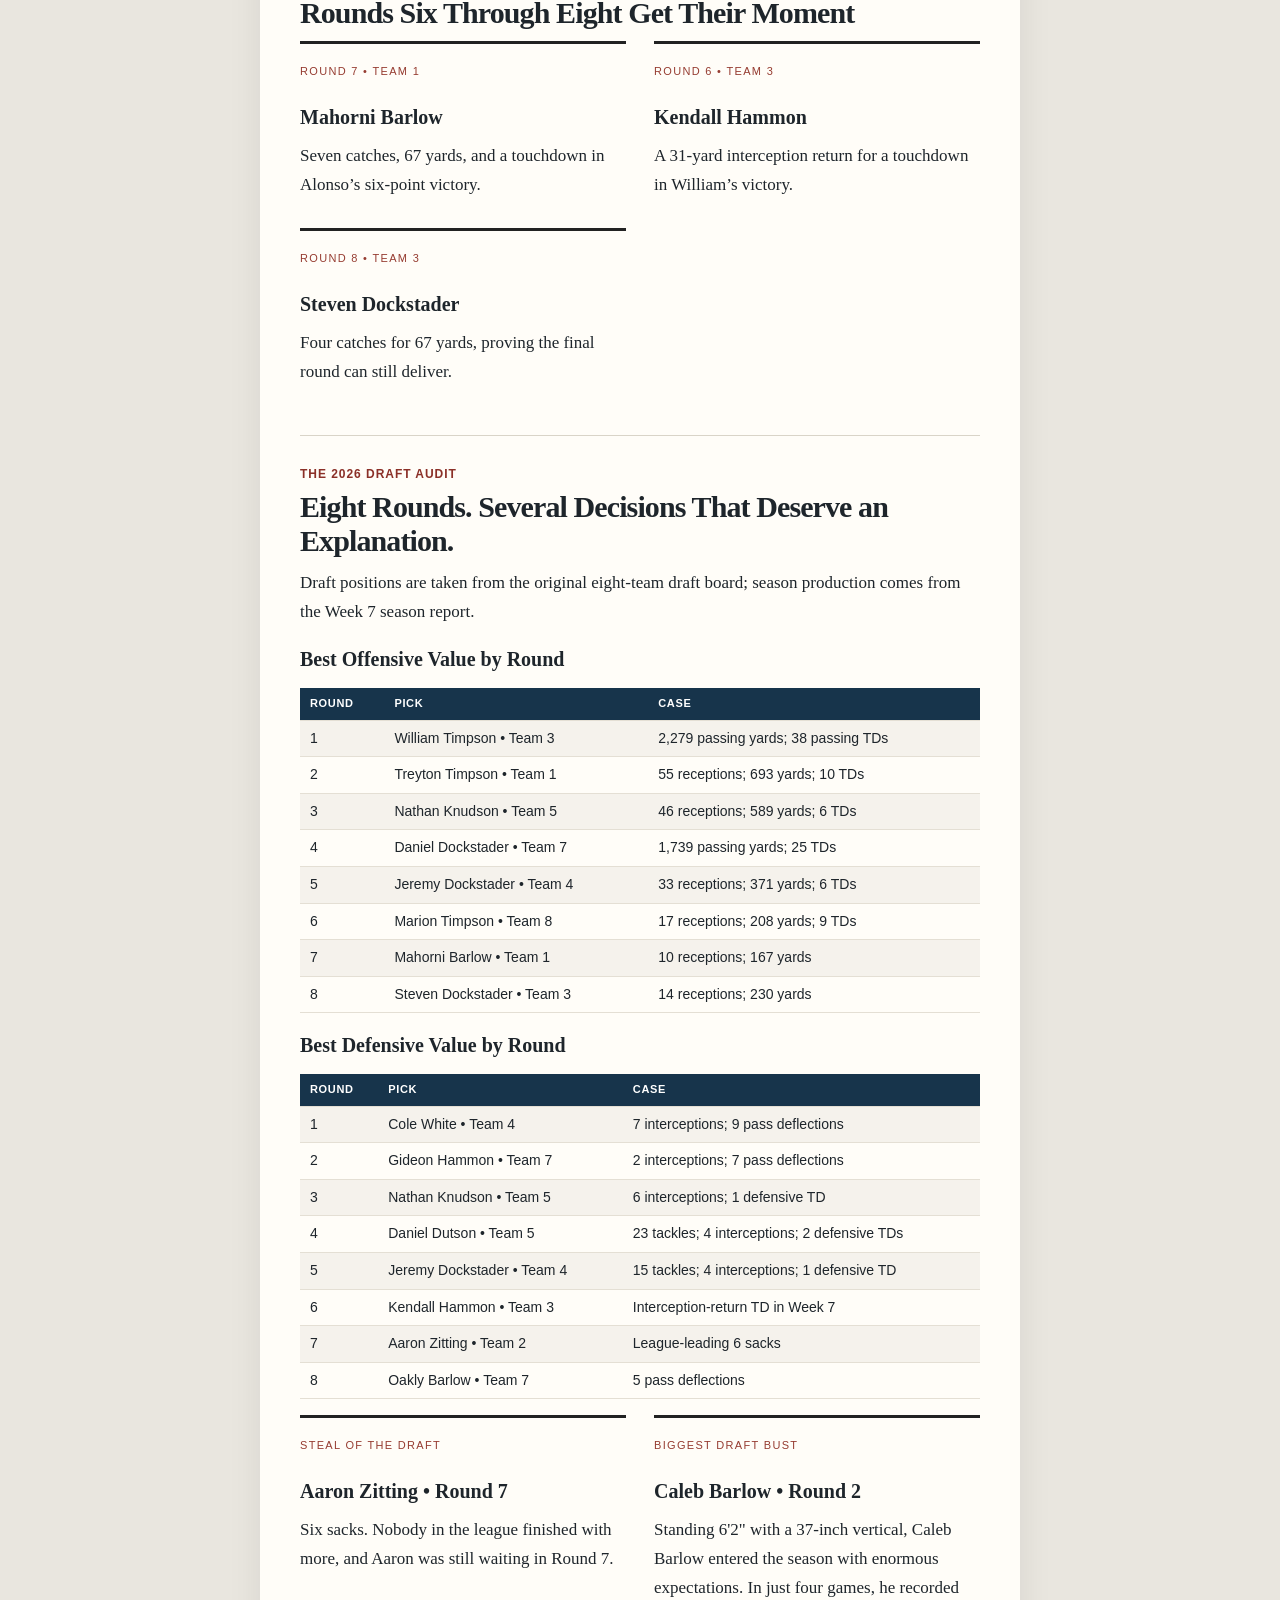
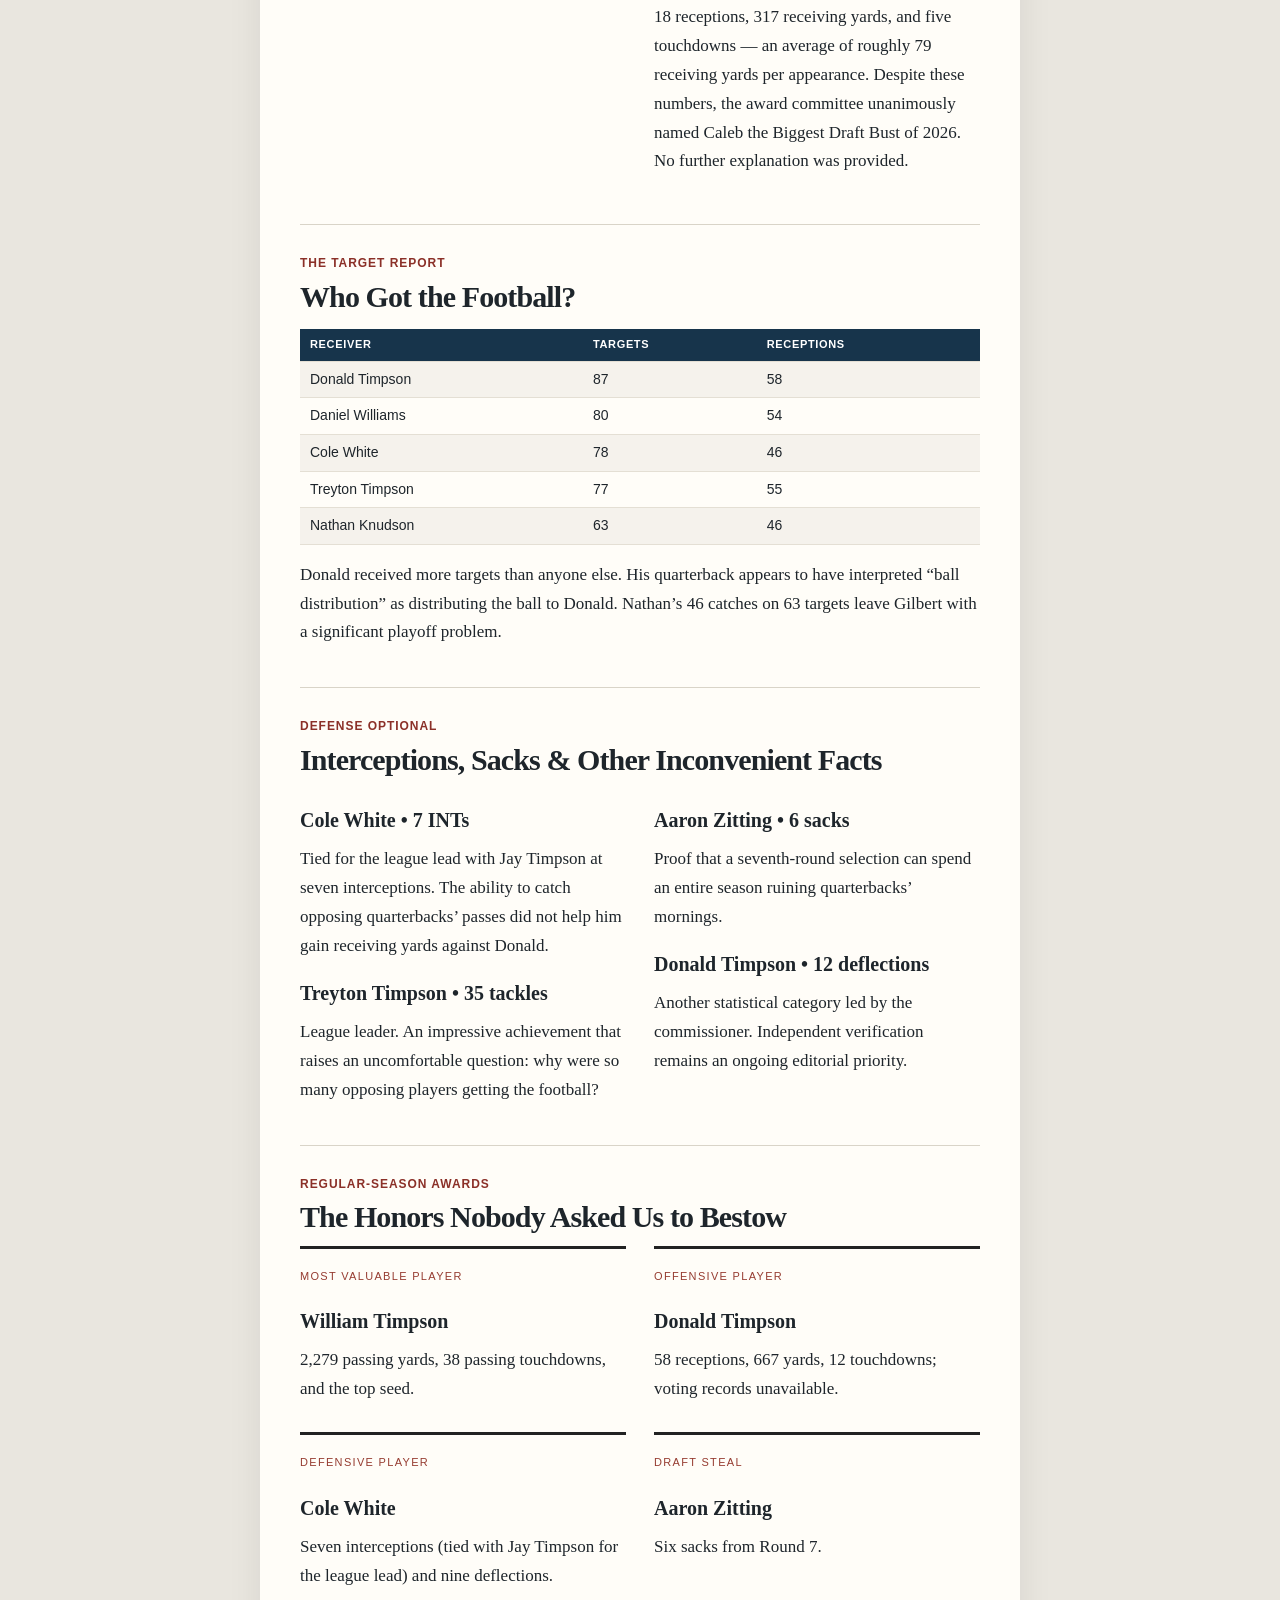
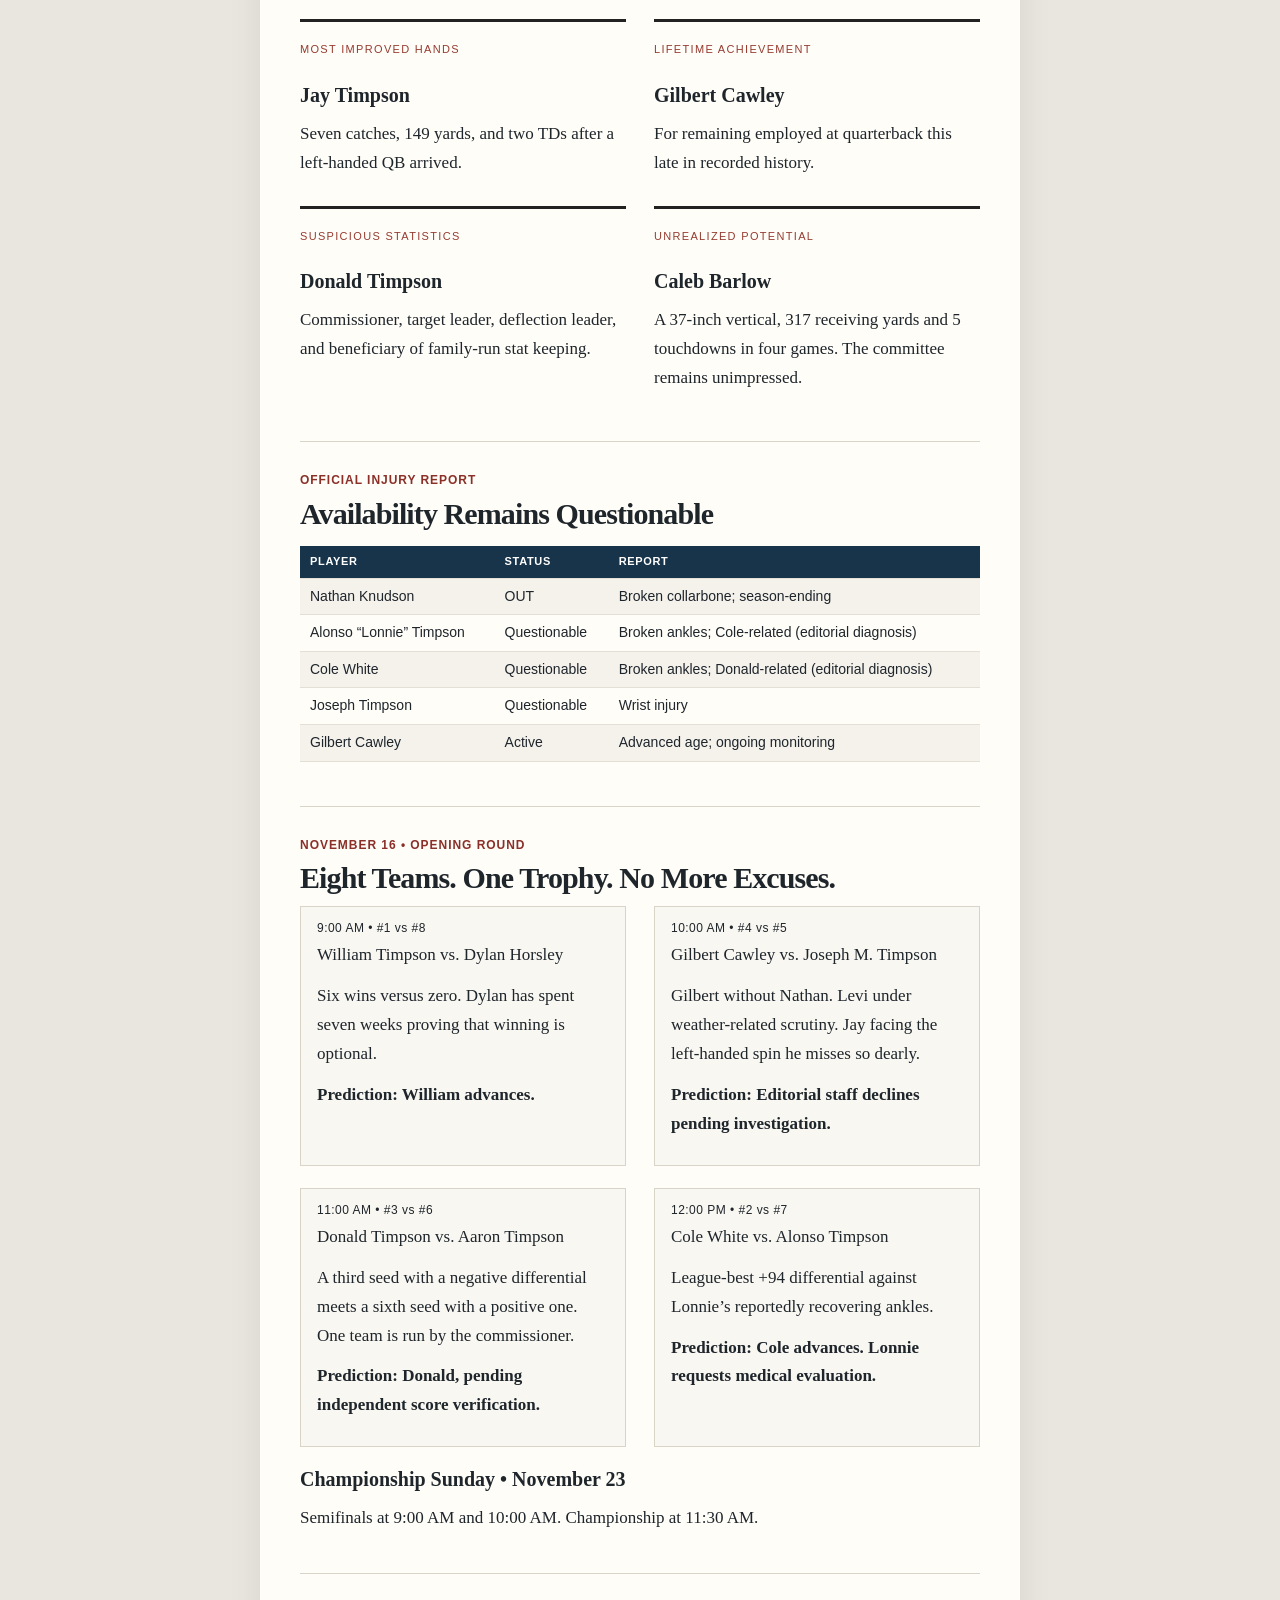
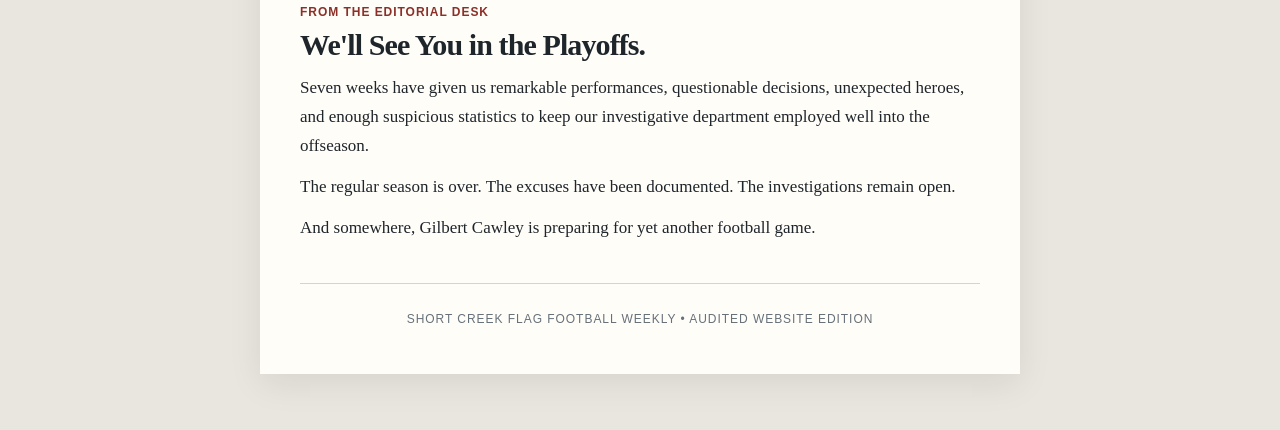
==== commit 82d75e46: "corrected" ====
--- a/index.html
+++ b/index.html
@@ -28,21 +28,21 @@
 <script data-goatcounter="https://cpff.goatcounter.com/count"
         async src="//gc.zgo.at/count.js"></script>
 </head>
-<body><div class="proof">FINAL WEBSITE EDITION</div><nav class="edition-nav"><strong>Latest:</strong> Week 7 &nbsp;•&nbsp; <a href="/week-6/">Previous Edition: Week 6</a> &nbsp;•&nbsp; <a href="/weeks-4-5/">Weeks 4 &amp; 5</a> &nbsp;•&nbsp; <a href="/week-3/">Week 3</a></nav><main class="paper"><header><div class="eyebrow">Short Creek Adult Flag Football • November 2026</div><h1>FLAG FOOTBALL<br/>WEEKLY</h1><div class="sub">Week 7 • Regular Season Finale • Playoff Preview</div></header><nav><a href="#memorial">Memorial</a><a href="#investigation">Investigations</a><a href="#week7">Week 7</a><a href="#draft">Draft Audit</a><a href="#awards">Awards</a><a href="#playoffs">Playoffs</a></nav><div class="lead">Eight teams. Seven weeks. One championship.<br/><em>Several unresolved investigations.</em></div>
+<body><div class="proof">AUDITED WEBSITE EDITION</div><nav class="edition-nav"><strong>Latest:</strong> Week 7 &nbsp;•&nbsp; <a href="/week-6/">Previous Edition: Week 6</a> &nbsp;•&nbsp; <a href="/weeks-4-5/">Weeks 4 &amp; 5</a> &nbsp;•&nbsp; <a href="/week-3/">Week 3</a></nav><main class="paper"><header><div class="eyebrow">Short Creek Adult Flag Football • November 2026</div><h1>FLAG FOOTBALL<br/>WEEKLY</h1><div class="sub">Week 7 • Regular Season Finale • Playoff Preview</div></header><nav><a href="#memorial">Memorial</a><a href="#investigation">Investigations</a><a href="#week7">Week 7</a><a href="#draft">Draft Audit</a><a href="#awards">Awards</a><a href="#playoffs">Playoffs</a></nav><div class="lead">Eight teams. Seven weeks. One championship.<br/><em>Several unresolved investigations.</em></div>
 <section><div class="kicker">The Road to Glory</div><h2>Everyone Made the Playoffs. Some Deserved To.</h2><p>Seven weeks of flag football have brought us extraordinary performances, questionable coaching decisions, suspicious statistical achievements, and an alarming number of injured Knudsons.</p><p>William Timpson finishes atop the standings at 6–1. Cole White enters with the league’s best point differential at +94. Donald Timpson somehow secured the third seed despite being outscored by 16 points over the regular season.</p><p>And Dylan Horsley, having successfully avoided victory for seven consecutive weeks, has been rewarded with a playoff berth.</p><table><tr><th>Seed</th><th>Captain</th><th>Record</th><th>+/−</th></tr><tr><td>1</td><td>William Timpson</td><td>6–1</td><td>+64</td></tr><tr><td>2</td><td>Cole White</td><td>5–2</td><td>+94</td></tr><tr><td>3</td><td>Donald Timpson</td><td>4–3</td><td>−16</td></tr><tr><td>4</td><td>Gilbert Cawley</td><td>4–3</td><td>+40</td></tr><tr><td>5</td><td>Joseph M. Timpson</td><td>4–3</td><td>+25</td></tr><tr><td>6</td><td>Aaron Timpson</td><td>3–4</td><td>+9</td></tr><tr><td>7</td><td>Alonso Timpson</td><td>2–5</td><td>−39</td></tr><tr><td>8</td><td>Dylan Horsley</td><td>0–7</td><td>−171</td></tr></table></section>
 <section id="memorial"><div class="memorial"><div class="kicker">In Loving Memory</div><h2>Nathan &amp; Derrick Knudson</h2><div class="dek">Gone from the field, but never from our hearts.</div><div class="portraits"><figure class="portrait"><img alt="Nathan Knudson portrait" src="[data-uri]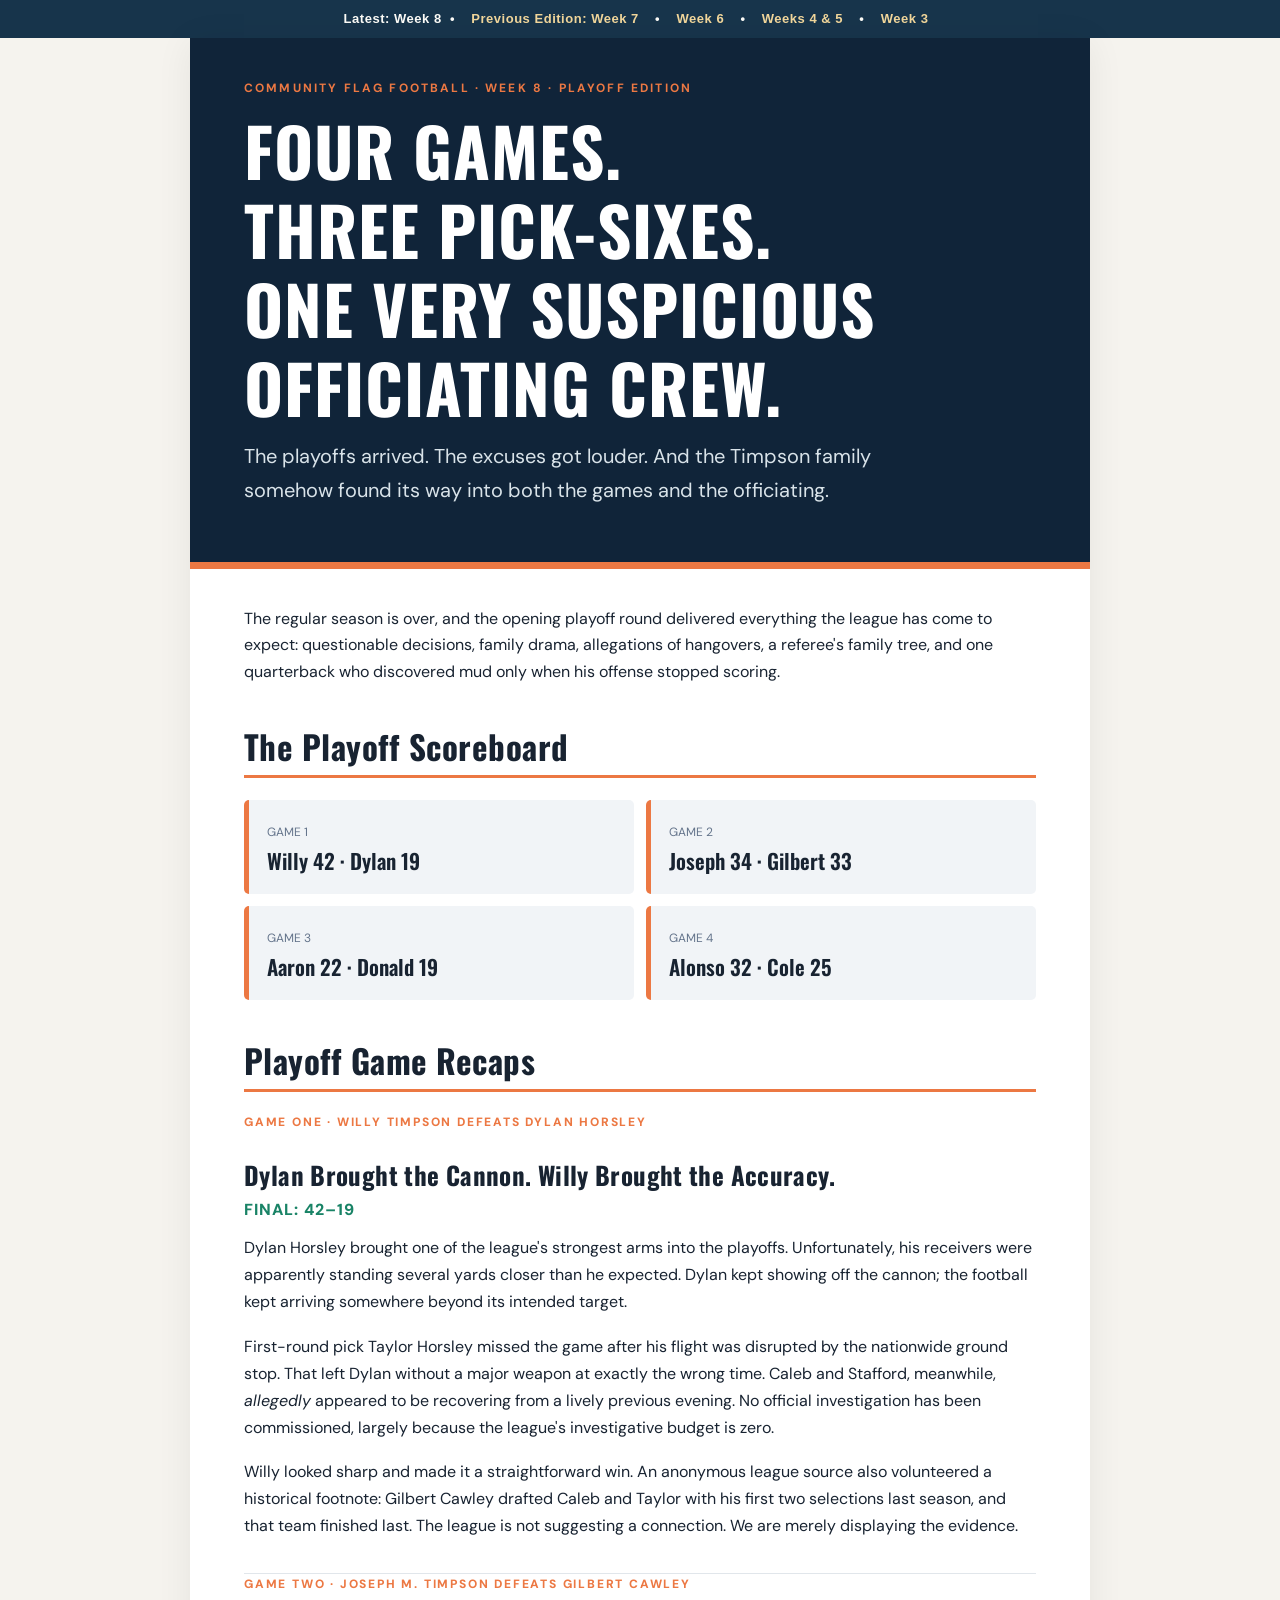
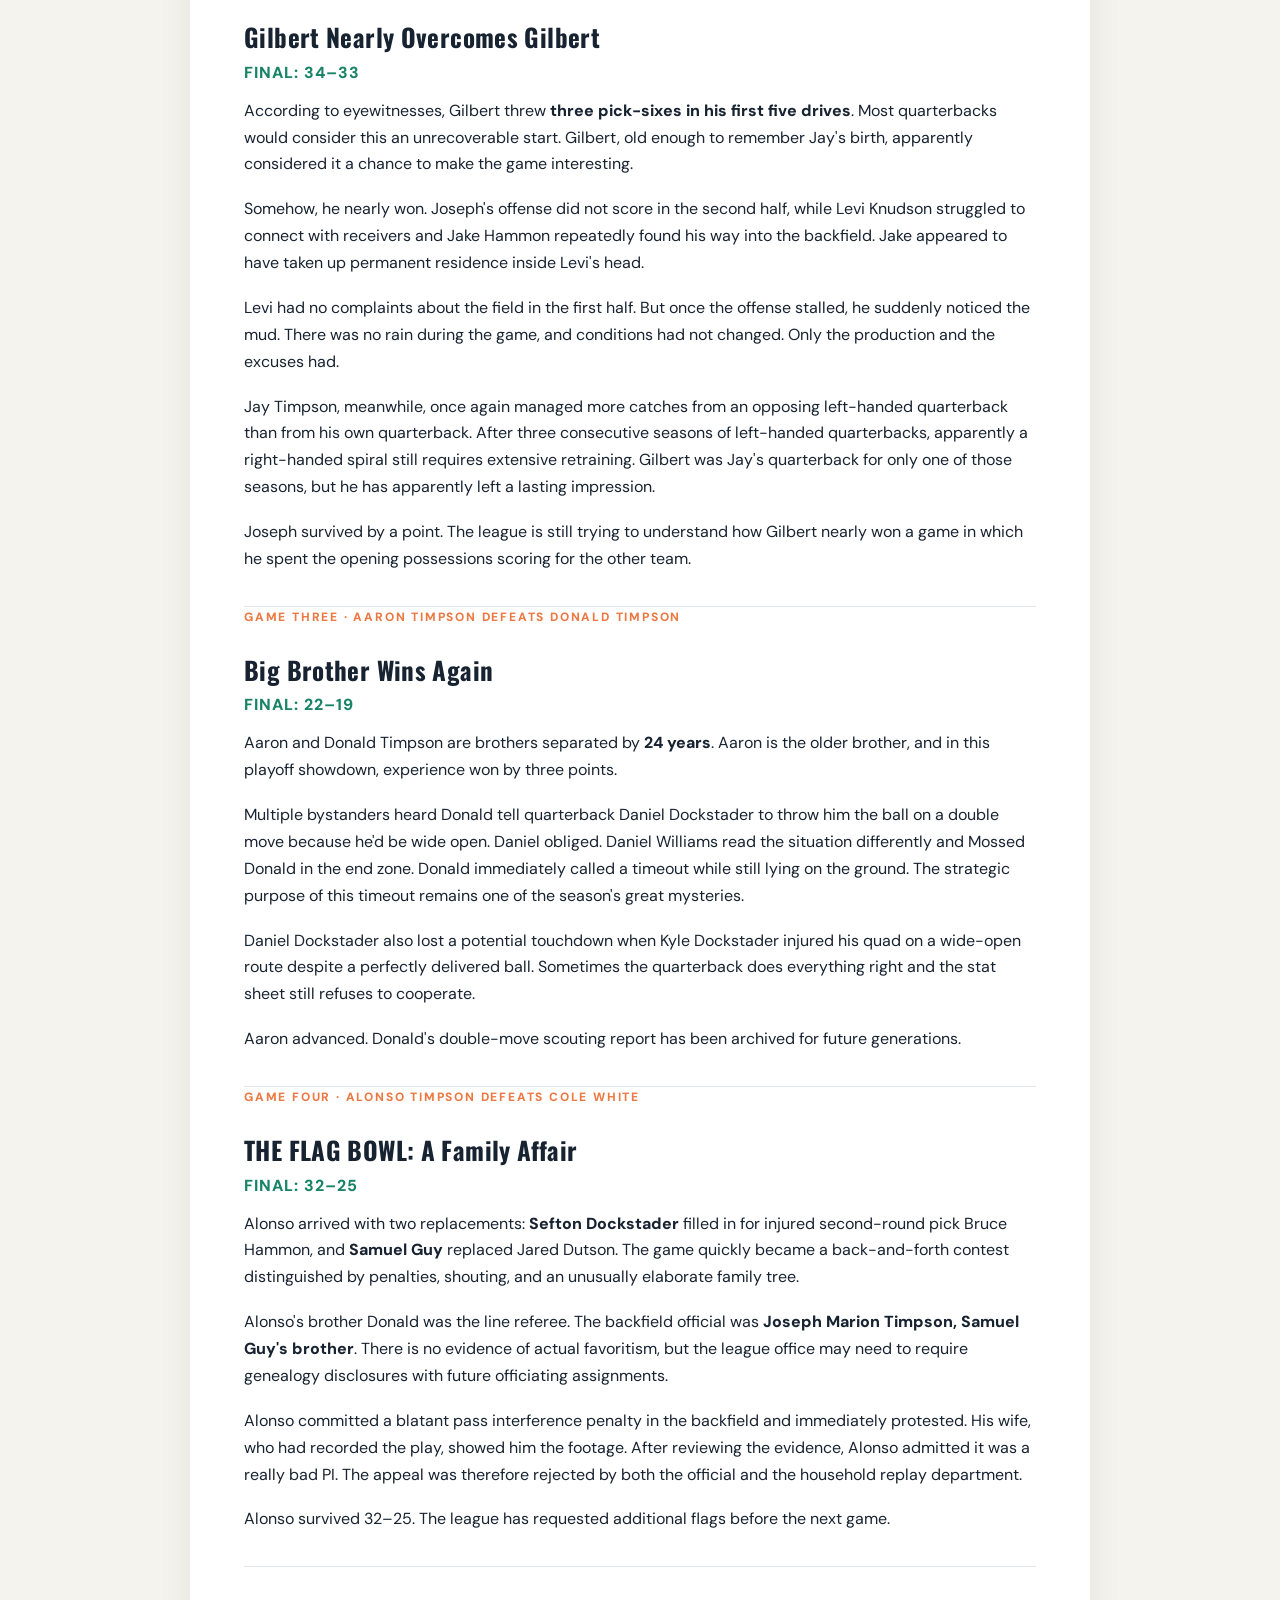
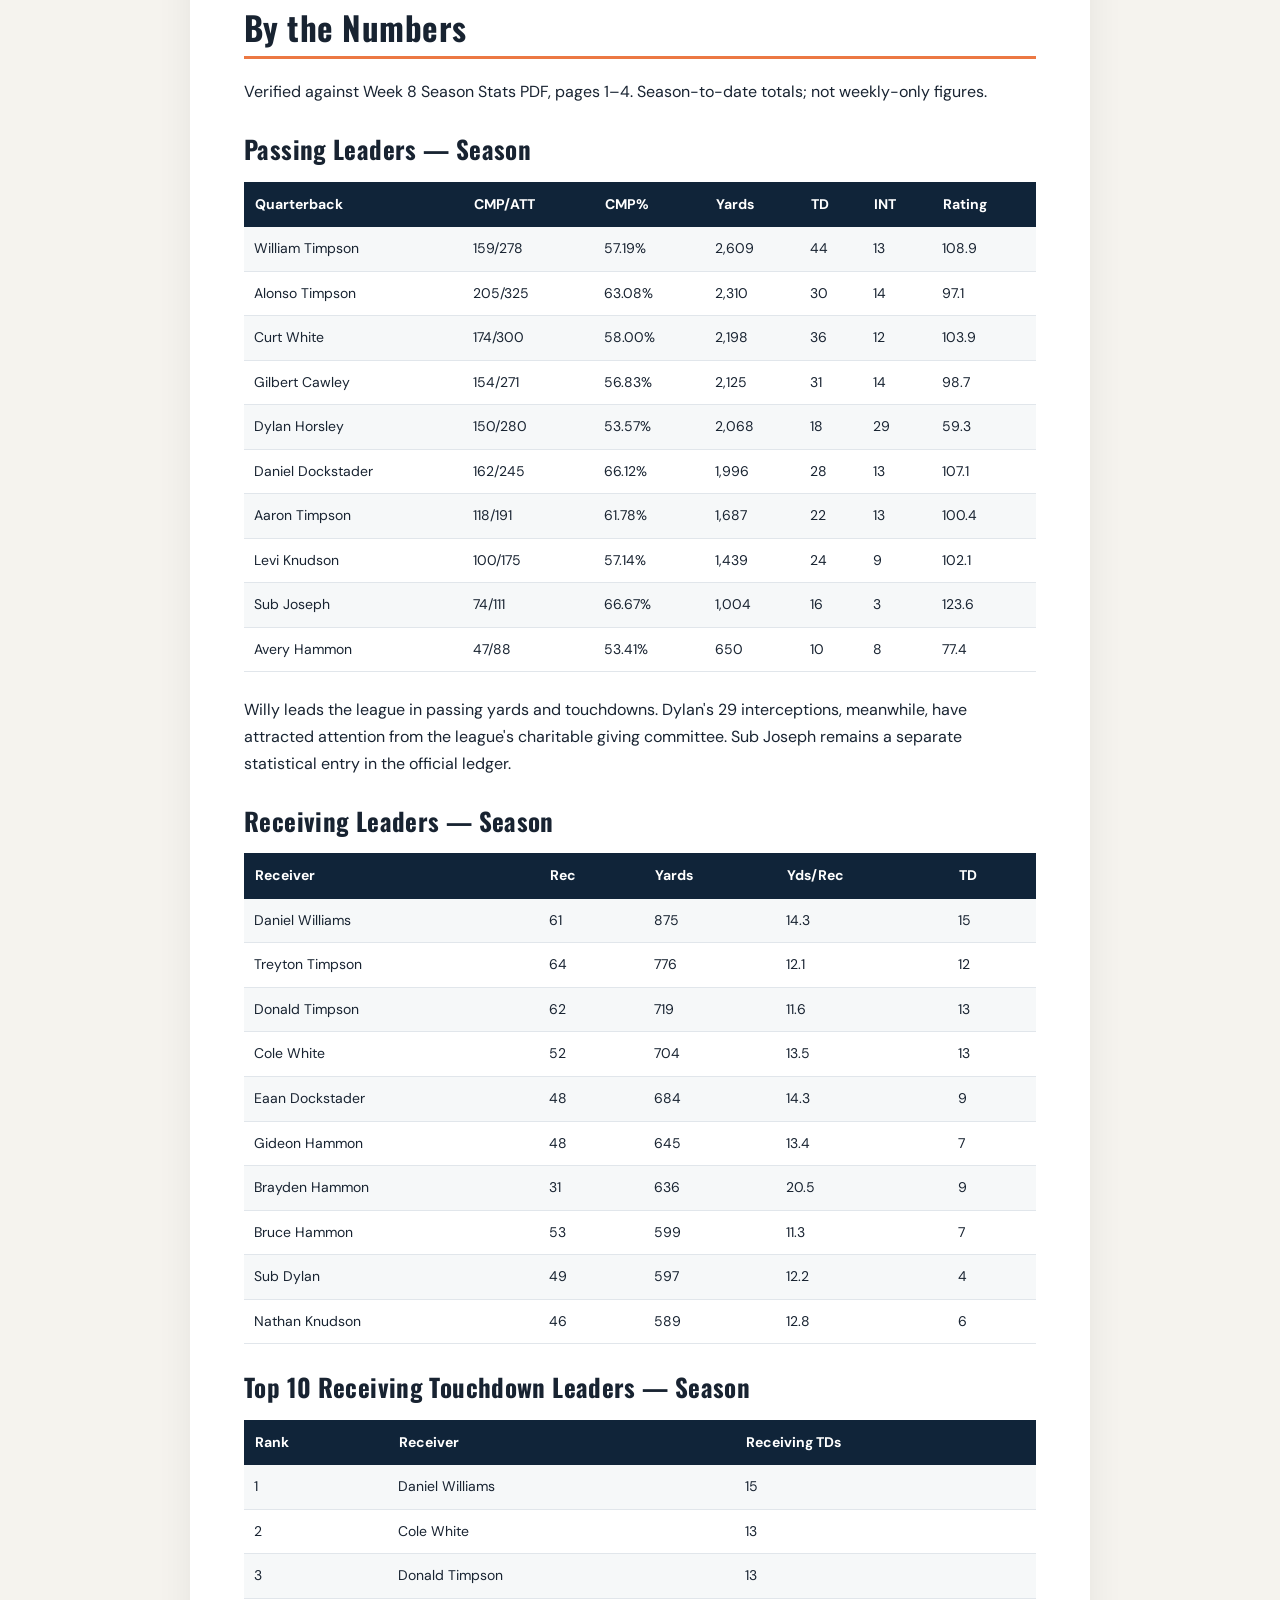
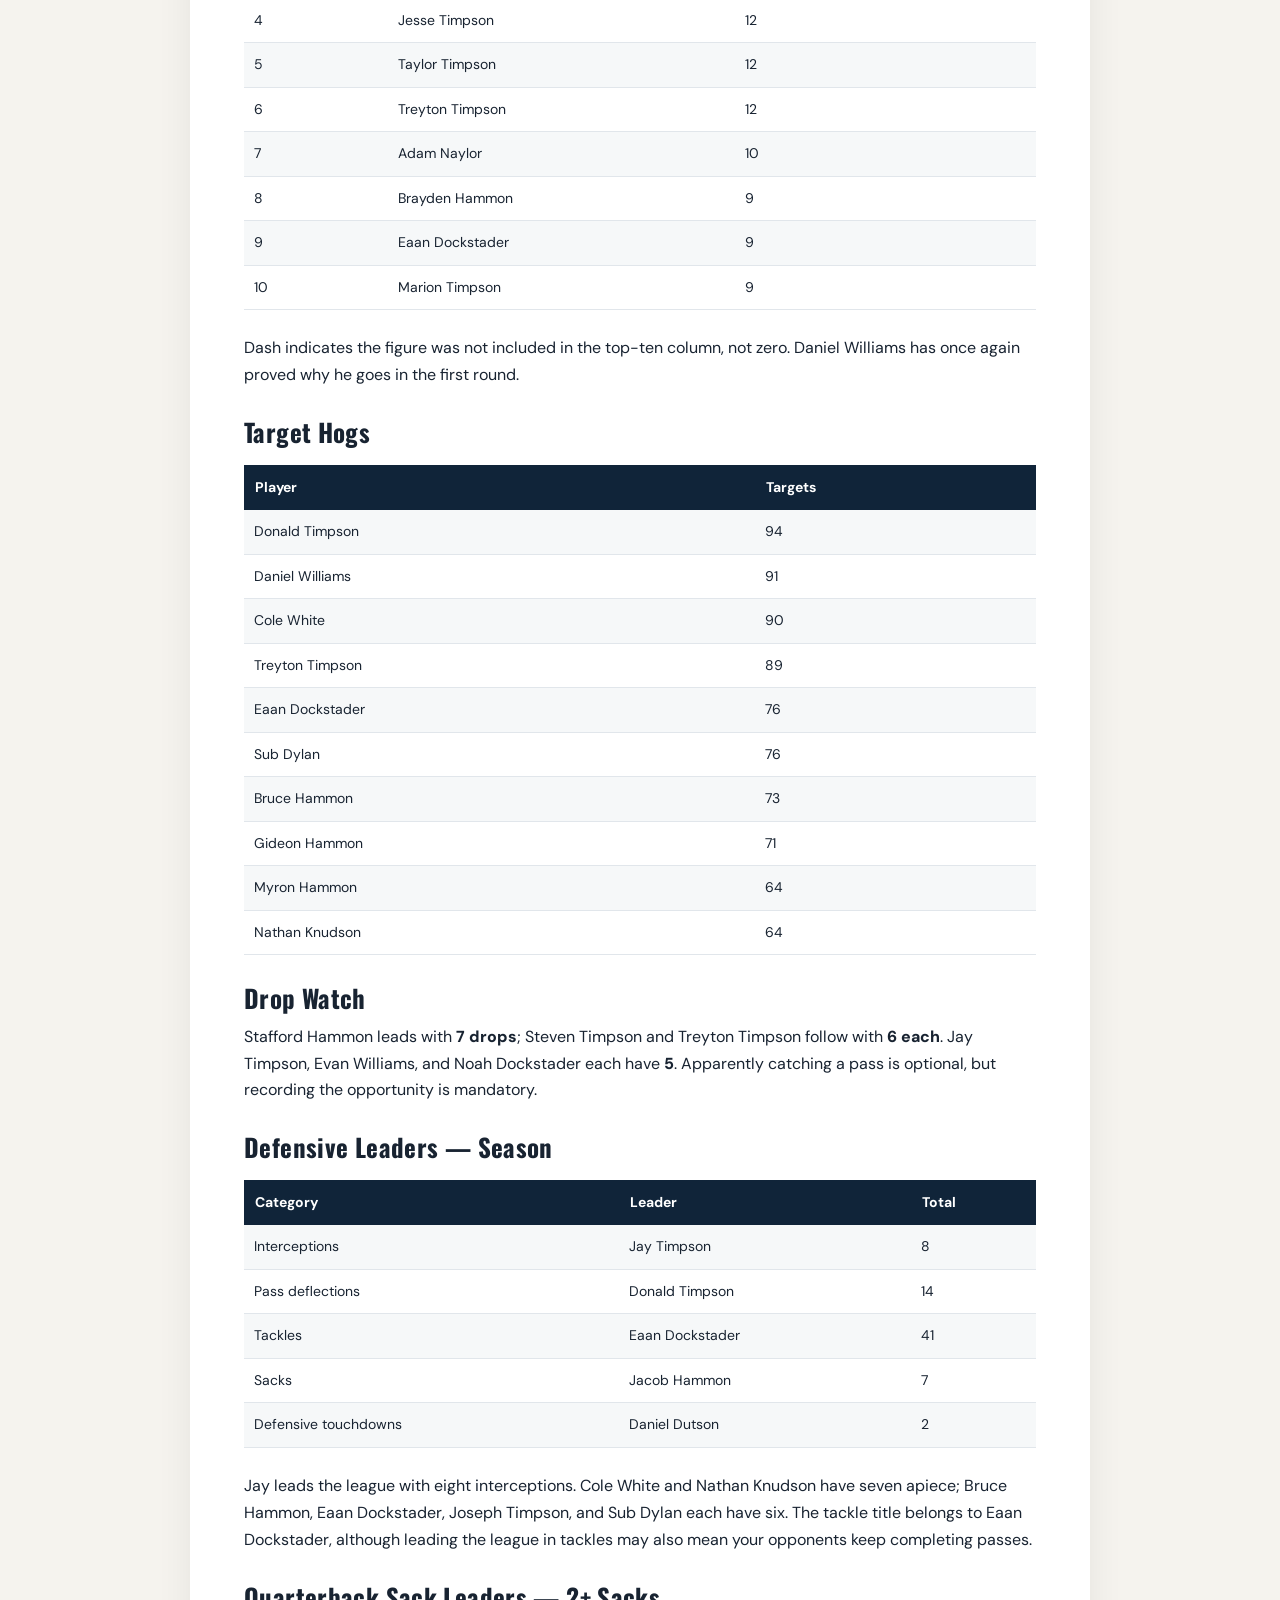
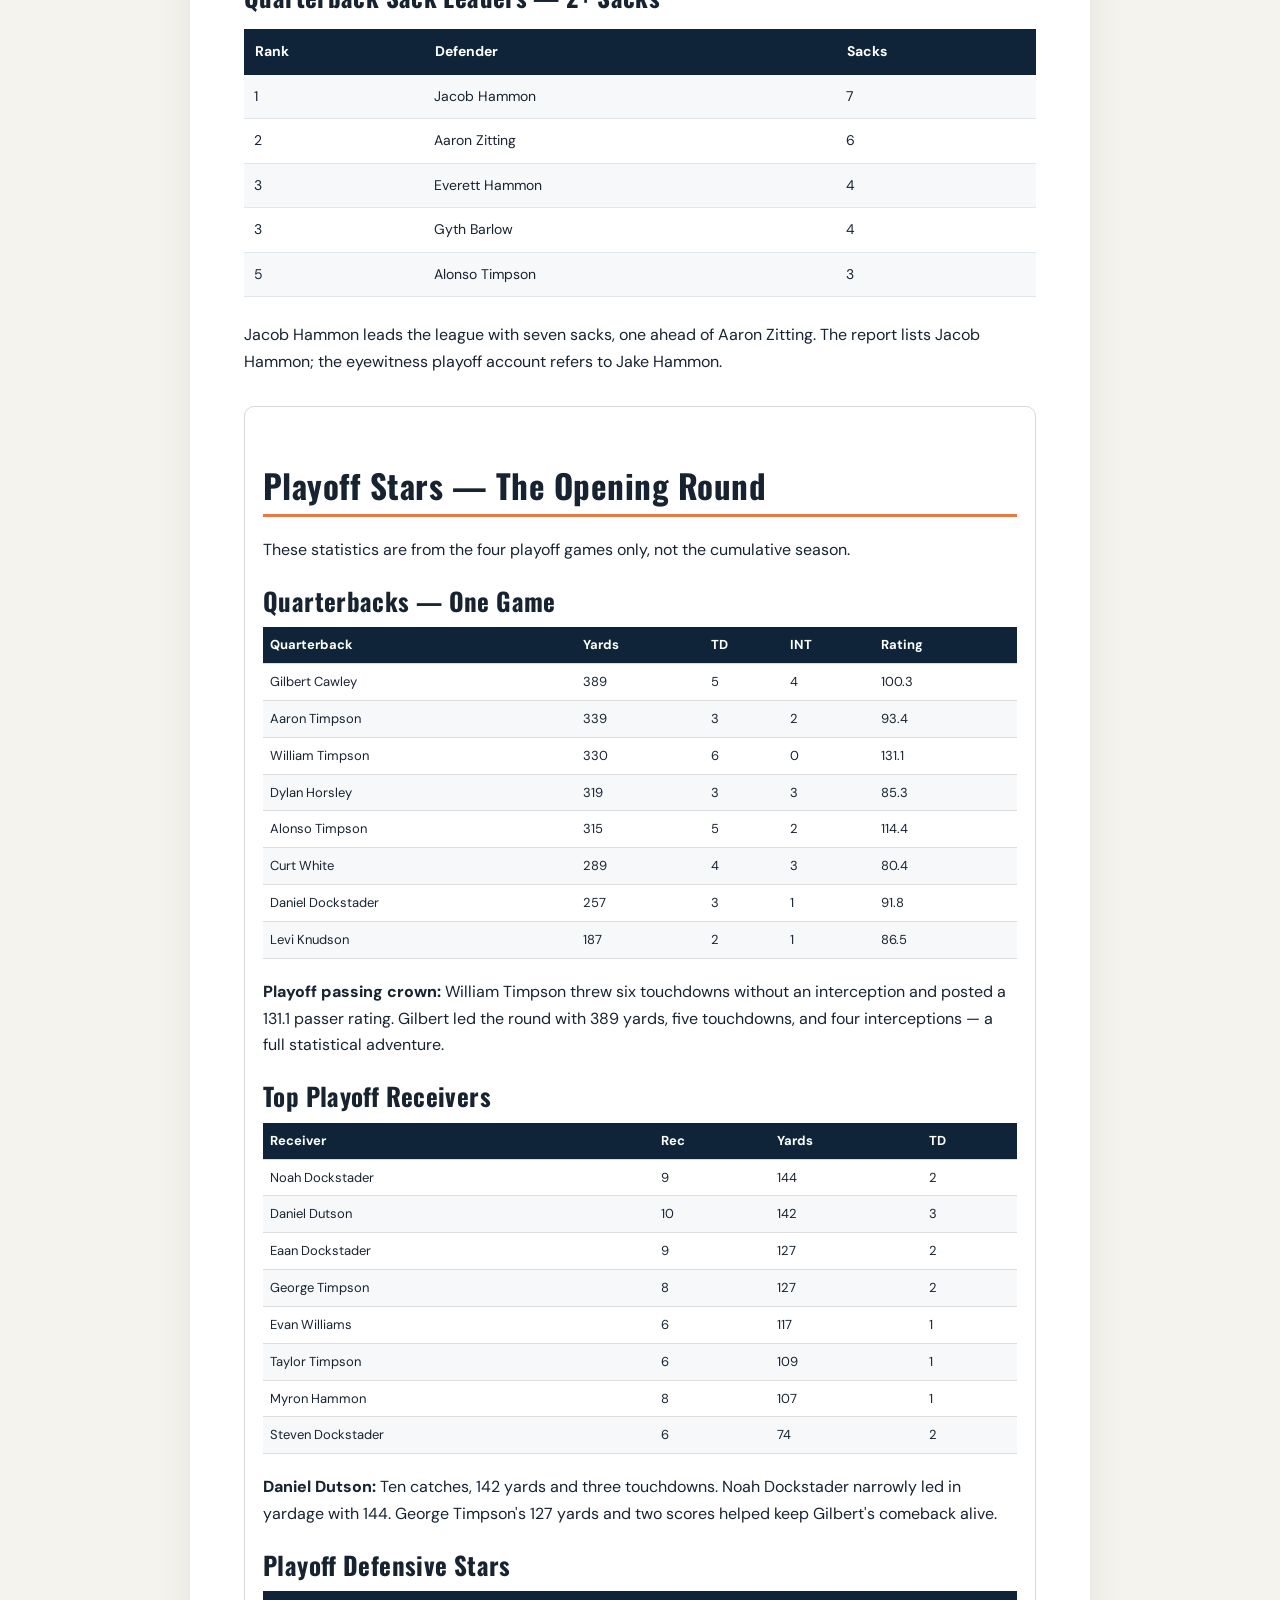
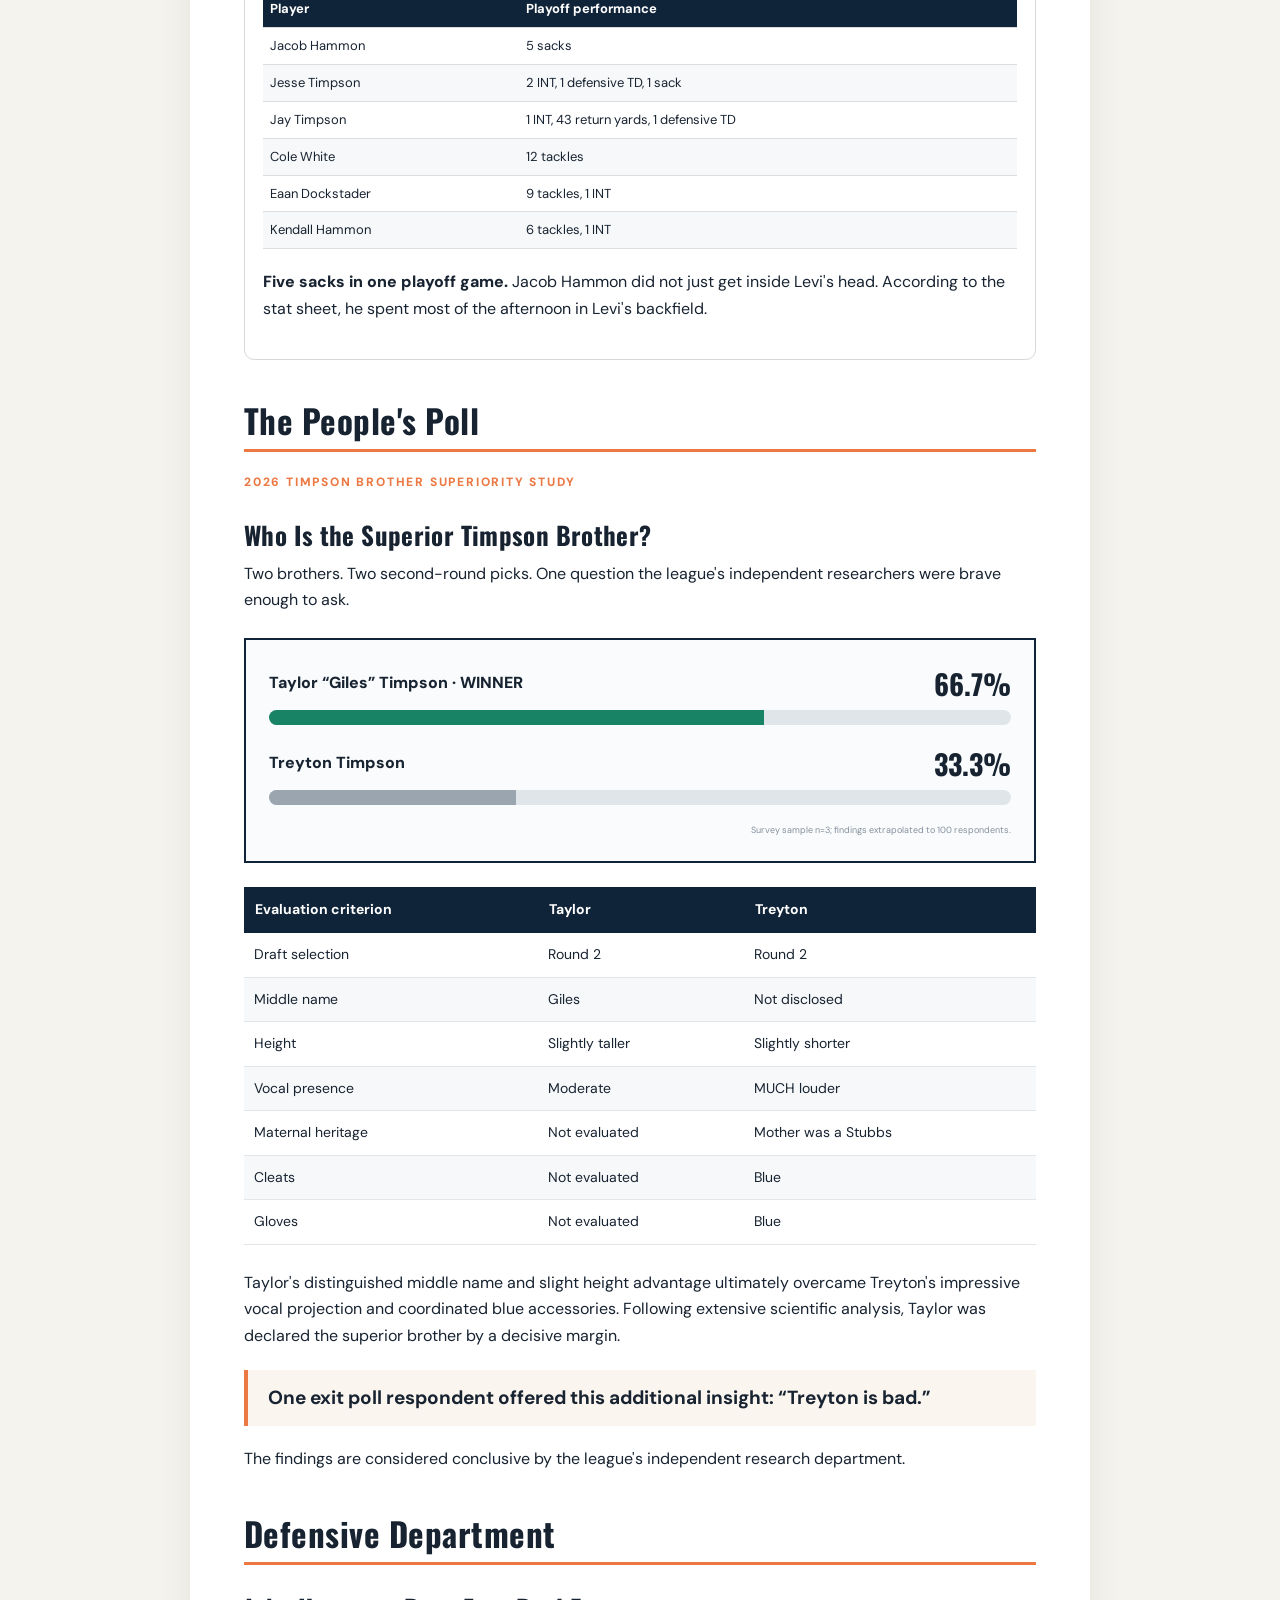
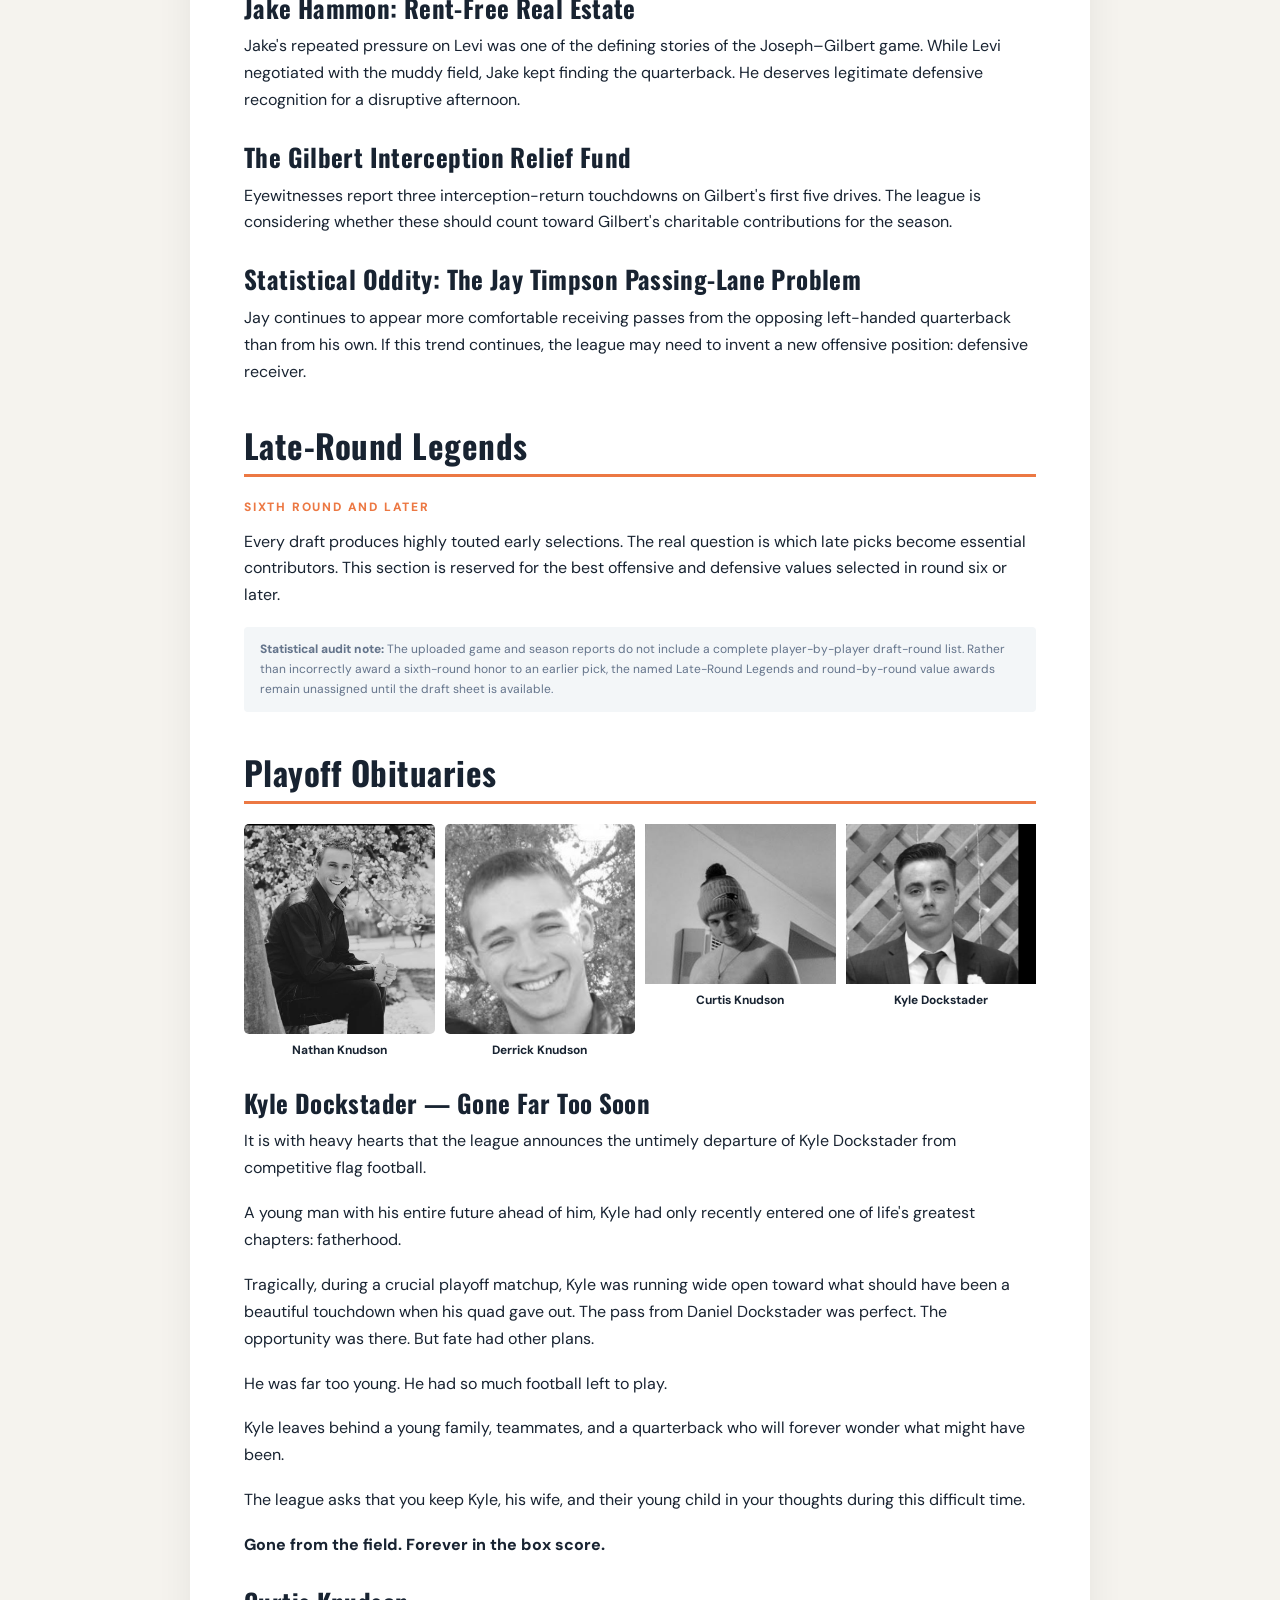
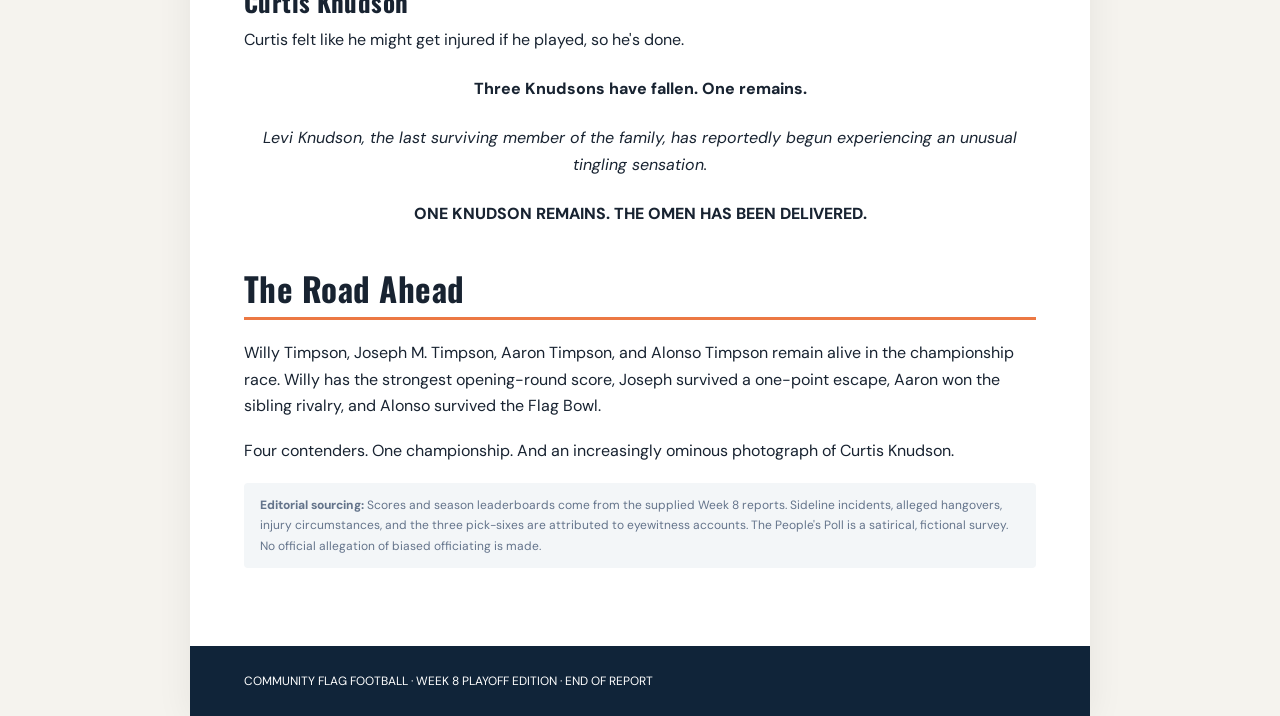
==== commit 8b9cf3cd: "new release" ====
--- a/index.html
+++ b/index.html
@@ -3,46 +3,49 @@
 <head>
 <meta charset="utf-8">
 <meta name="viewport" content="width=device-width,initial-scale=1">
-<title>Flag Football Weekly — Week 7 | The Playoff Edition</title>
-<meta name="description" content="Flag Football Weekly Week 7: the regular season finale and playoff preview. Eight teams, one championship, and several unresolved investigations.">
+<title>Flag Football Weekly — Week 8 | The Playoff Edition</title>
+<meta name="description" content="Flag Football Weekly Week 8: four playoff games, three pick-sixes, and a Timpson family tree in the officiating crew.">
 <link rel="canonical" href="https://cpff.online/">
 <meta name="theme-color" content="#17344b">
 <link rel="icon" href="/favicon.png" type="image/png" sizes="32x32">
 <link rel="apple-touch-icon" href="/apple-touch-icon.png">
 <meta property="og:type" content="article">
 <meta property="og:site_name" content="Flag Football Weekly">
-<meta property="og:title" content="Flag Football Weekly — Week 7">
-<meta property="og:description" content="The Playoff Edition: eight teams, seven weeks, one championship, and several unresolved investigations.">
+<meta property="og:title" content="Flag Football Weekly — Week 8">
+<meta property="og:description" content="The Playoff Edition: four games, three pick-sixes, and the Timpson family in the officiating crew.">
 <meta property="og:url" content="https://cpff.online/">
 <meta property="og:image" content="https://cpff.online/og.png">
 <meta property="og:image:type" content="image/png">
 <meta property="og:image:width" content="1200">
 <meta property="og:image:height" content="630">
-<meta property="og:image:alt" content="Flag Football Weekly, Week 7, the Playoff Edition. William Timpson is 6–1. Cole White is plus 94. Dylan Horsley is 0–7.">
+<meta property="og:image:alt" content="Flag Football Weekly, Week 8, the Playoff Edition. William Timpson threw six touchdowns and no interceptions. Gilbert Cawley threw three pick-sixes. Joseph's team won 34–33.">
 <meta name="twitter:card" content="summary_large_image">
-<meta name="twitter:title" content="Flag Football Weekly — Week 7">
-<meta name="twitter:description" content="The Playoff Edition: eight teams, seven weeks, one championship, and several unresolved investigations.">
+<meta name="twitter:title" content="Flag Football Weekly — Week 8">
+<meta name="twitter:description" content="The Playoff Edition: four games, three pick-sixes, and the Timpson family in the officiating crew.">
 <meta name="twitter:image" content="https://cpff.online/og.png">
-<meta name="twitter:image:alt" content="Flag Football Weekly, Week 7, the Playoff Edition. William Timpson is 6–1. Cole White is plus 94. Dylan Horsley is 0–7.">
+<meta name="twitter:image:alt" content="Flag Football Weekly, Week 8, the Playoff Edition. William Timpson threw six touchdowns and no interceptions. Gilbert Cawley threw three pick-sixes. Joseph's team won 34–33.">
 <link rel="stylesheet" href="styles.css">
 <script data-goatcounter="https://cpff.goatcounter.com/count"
         async src="//gc.zgo.at/count.js"></script>
+<style>.playoff-stars{margin:30px 0;padding:18px;border:1px solid #d8d8d8;border-radius:10px}.playoff-stars table{width:100%;border-collapse:collapse;font-size:13px;margin:12px 0 20px}.playoff-stars th,.playoff-stars td{padding:7px;border-bottom:1px solid #ddd;text-align:left}.playoff-stars h3{margin-top:22px}.memorial-gallery{display:grid;grid-template-columns:repeat(4,minmax(0,1fr));gap:10px;margin:20px 0}.memorial{text-align:center;font-size:12px}.memorial img,.memorial-placeholder{width:100%;height:160px;object-fit:cover;filter:grayscale(1)}.memorial-placeholder{display:flex;align-items:center;justify-content:center;background:#ddd;color:#555;padding:10px;box-sizing:border-box}.omen{text-align:center;margin-top:22px}@media(max-width:600px){.memorial-gallery{grid-template-columns:repeat(2,1fr)}}</style>
 </head>
-<body><div class="proof">AUDITED WEBSITE EDITION</div><nav class="edition-nav"><strong>Latest:</strong> Week 7 &nbsp;•&nbsp; <a href="/week-6/">Previous Edition: Week 6</a> &nbsp;•&nbsp; <a href="/weeks-4-5/">Weeks 4 &amp; 5</a> &nbsp;•&nbsp; <a href="/week-3/">Week 3</a></nav><main class="paper"><header><div class="eyebrow">Short Creek Adult Flag Football • November 2026</div><h1>FLAG FOOTBALL<br/>WEEKLY</h1><div class="sub">Week 7 • Regular Season Finale • Playoff Preview</div></header><nav><a href="#memorial">Memorial</a><a href="#investigation">Investigations</a><a href="#week7">Week 7</a><a href="#draft">Draft Audit</a><a href="#awards">Awards</a><a href="#playoffs">Playoffs</a></nav><div class="lead">Eight teams. Seven weeks. One championship.<br/><em>Several unresolved investigations.</em></div>
-<section><div class="kicker">The Road to Glory</div><h2>Everyone Made the Playoffs. Some Deserved To.</h2><p>Seven weeks of flag football have brought us extraordinary performances, questionable coaching decisions, suspicious statistical achievements, and an alarming number of injured Knudsons.</p><p>William Timpson finishes atop the standings at 6–1. Cole White enters with the league’s best point differential at +94. Donald Timpson somehow secured the third seed despite being outscored by 16 points over the regular season.</p><p>And Dylan Horsley, having successfully avoided victory for seven consecutive weeks, has been rewarded with a playoff berth.</p><table><tr><th>Seed</th><th>Captain</th><th>Record</th><th>+/−</th></tr><tr><td>1</td><td>William Timpson</td><td>6–1</td><td>+64</td></tr><tr><td>2</td><td>Cole White</td><td>5–2</td><td>+94</td></tr><tr><td>3</td><td>Donald Timpson</td><td>4–3</td><td>−16</td></tr><tr><td>4</td><td>Gilbert Cawley</td><td>4–3</td><td>+40</td></tr><tr><td>5</td><td>Joseph M. Timpson</td><td>4–3</td><td>+25</td></tr><tr><td>6</td><td>Aaron Timpson</td><td>3–4</td><td>+9</td></tr><tr><td>7</td><td>Alonso Timpson</td><td>2–5</td><td>−39</td></tr><tr><td>8</td><td>Dylan Horsley</td><td>0–7</td><td>−171</td></tr></table></section>
-<section id="memorial"><div class="memorial"><div class="kicker">In Loving Memory</div><h2>Nathan &amp; Derrick Knudson</h2><div class="dek">Gone from the field, but never from our hearts.</div><div class="portraits"><figure class="portrait"><img alt="Nathan Knudson portrait" src="[data-uri]